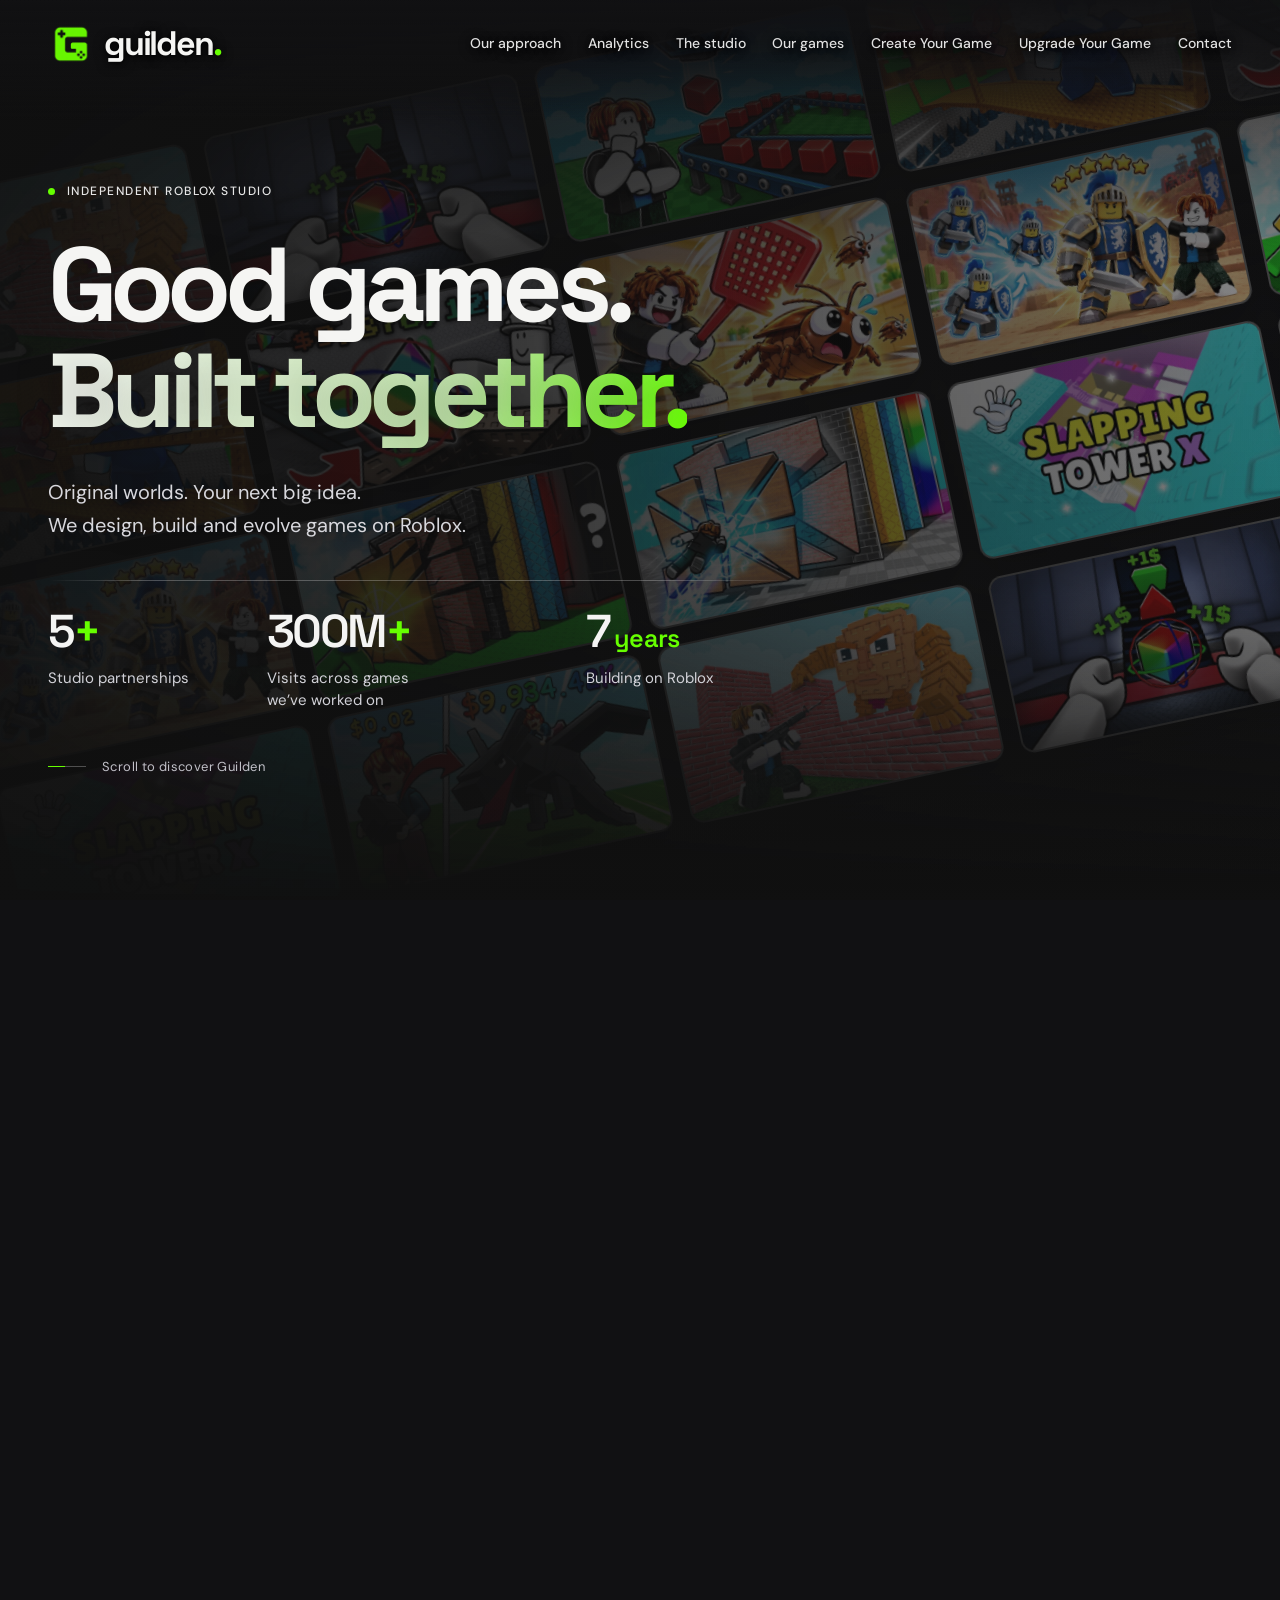
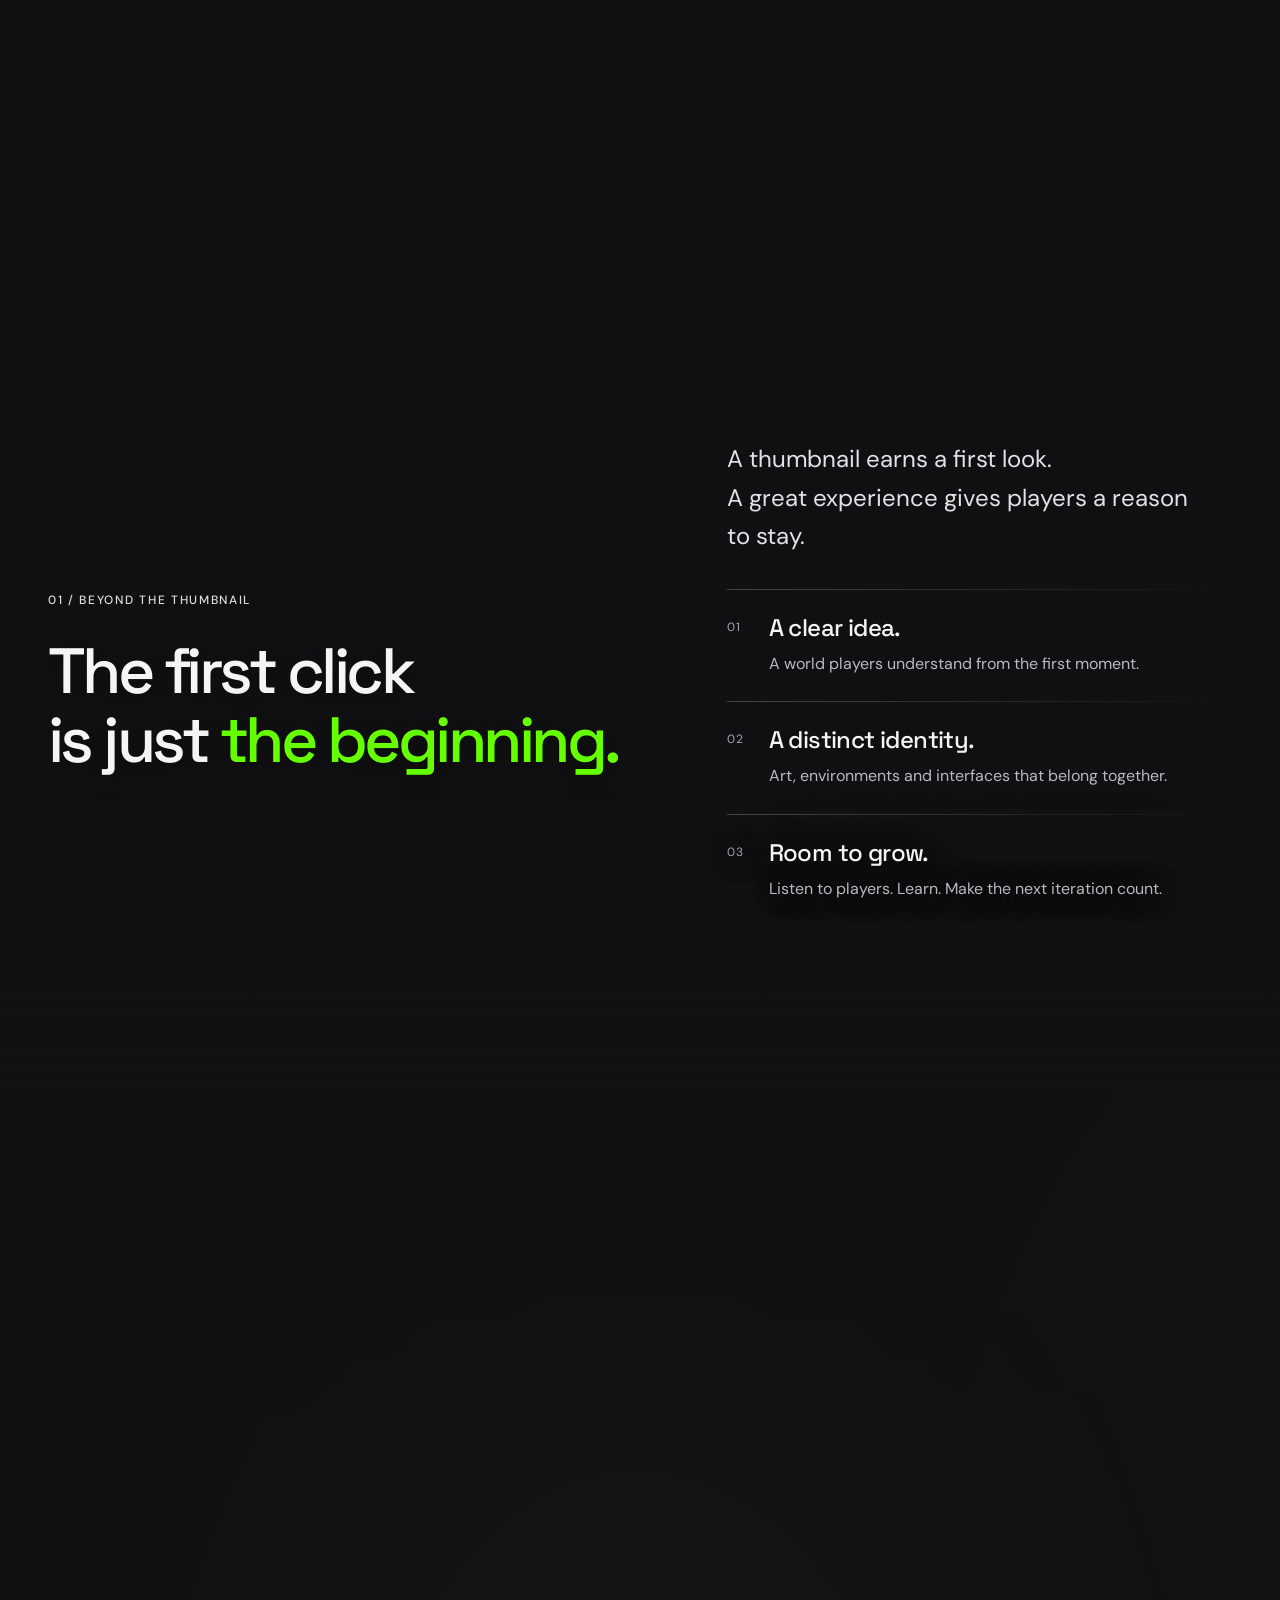
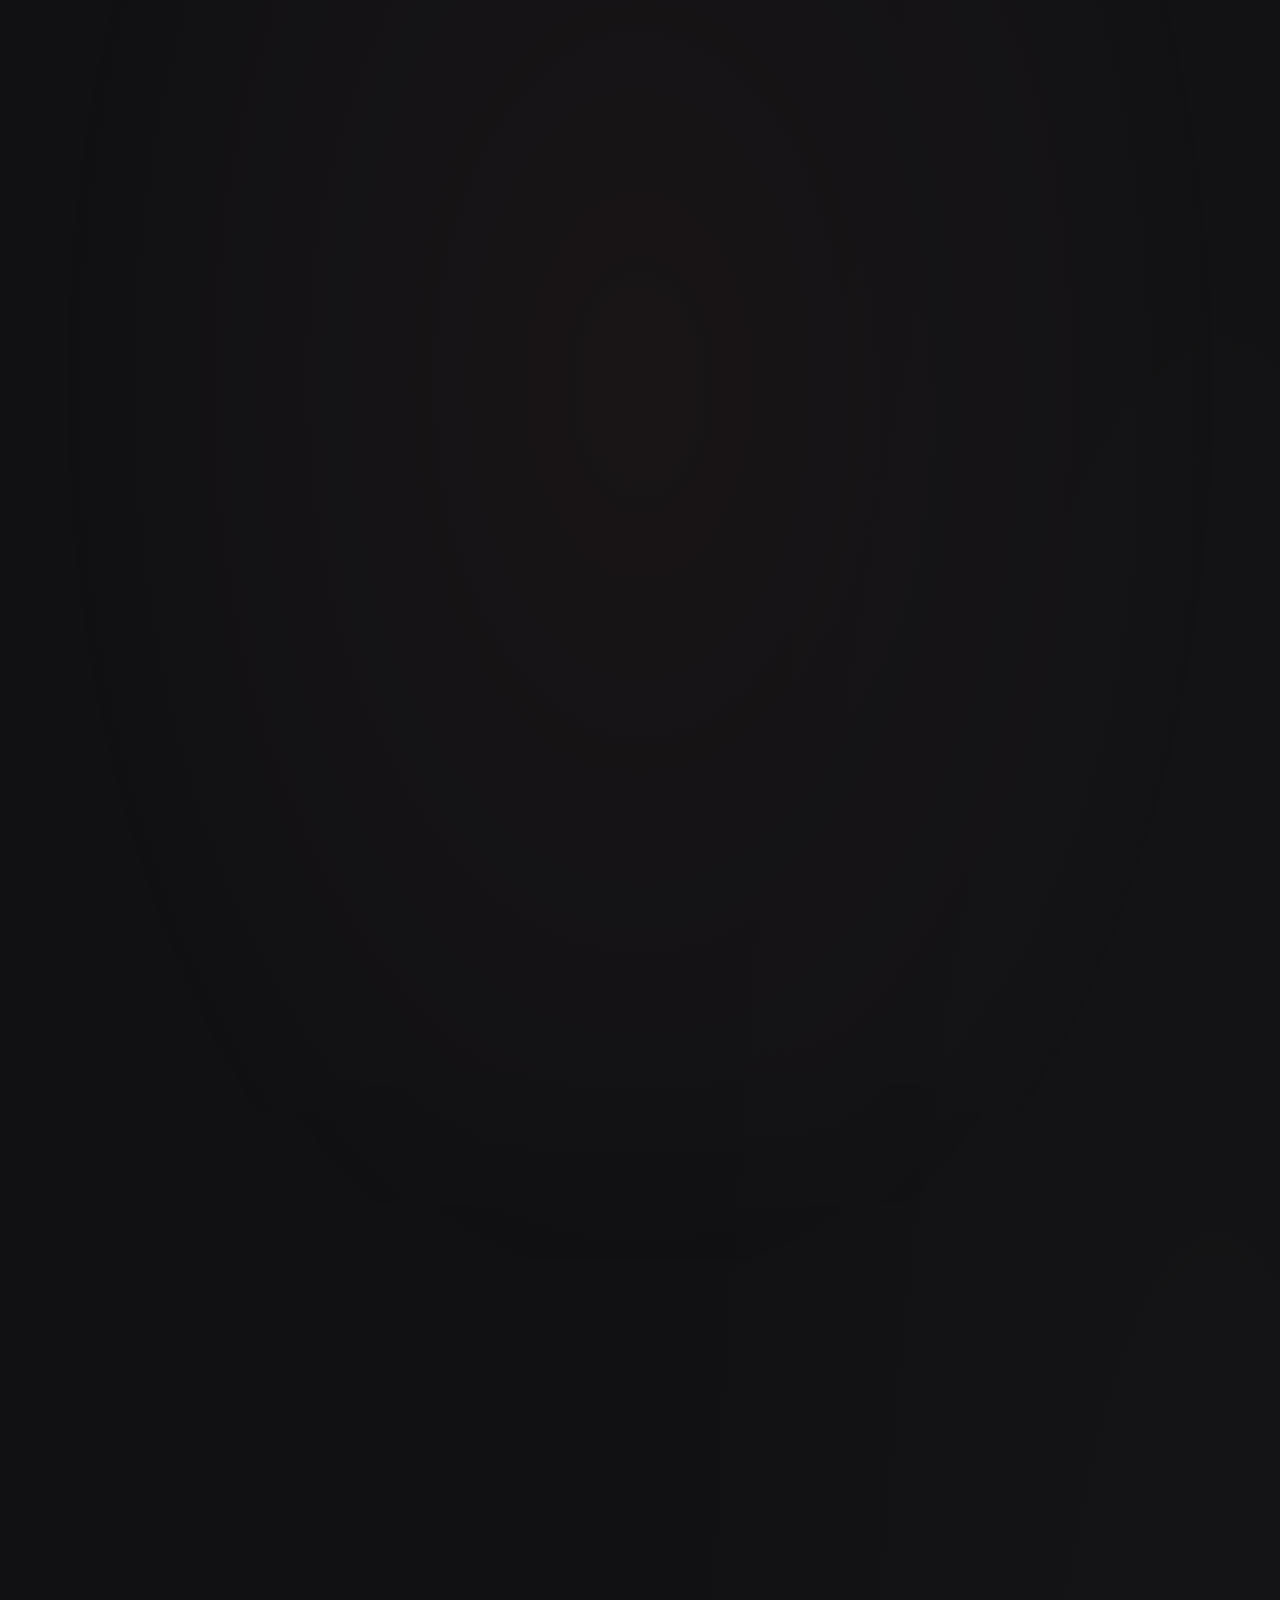
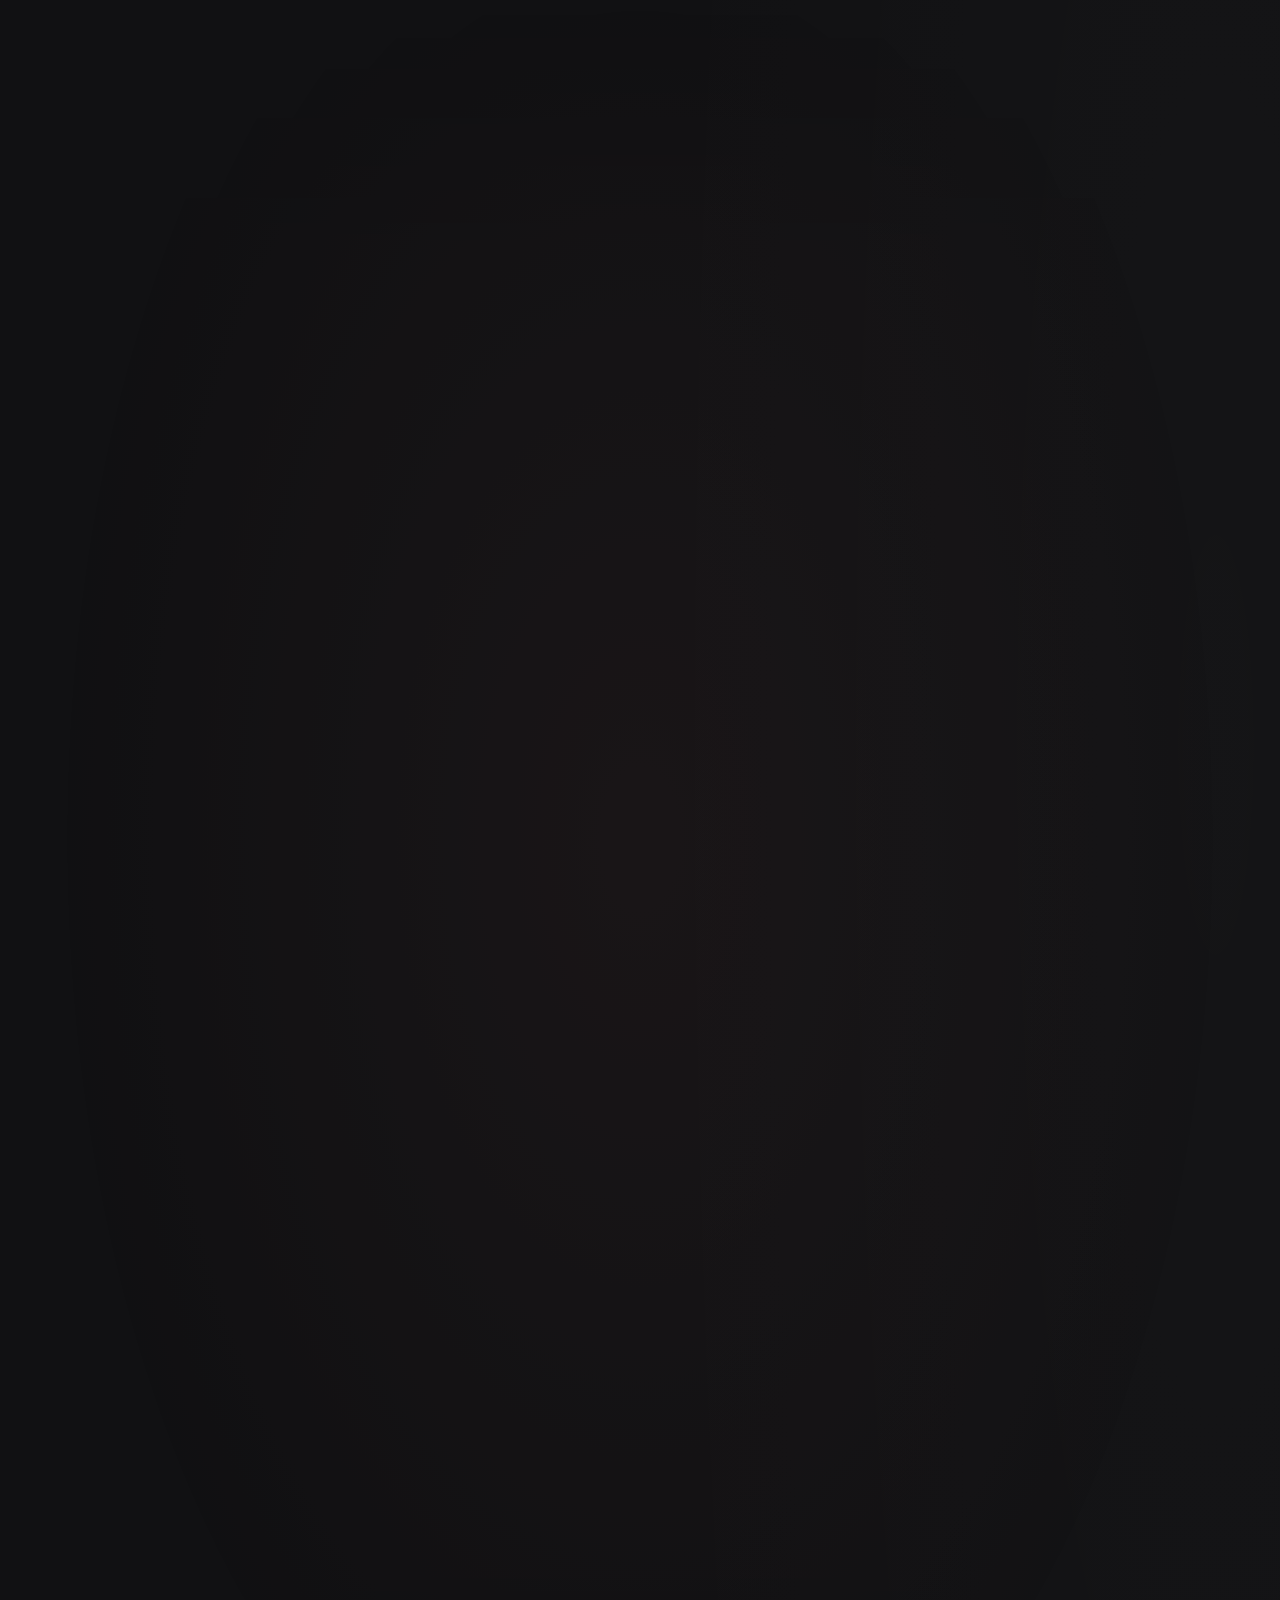
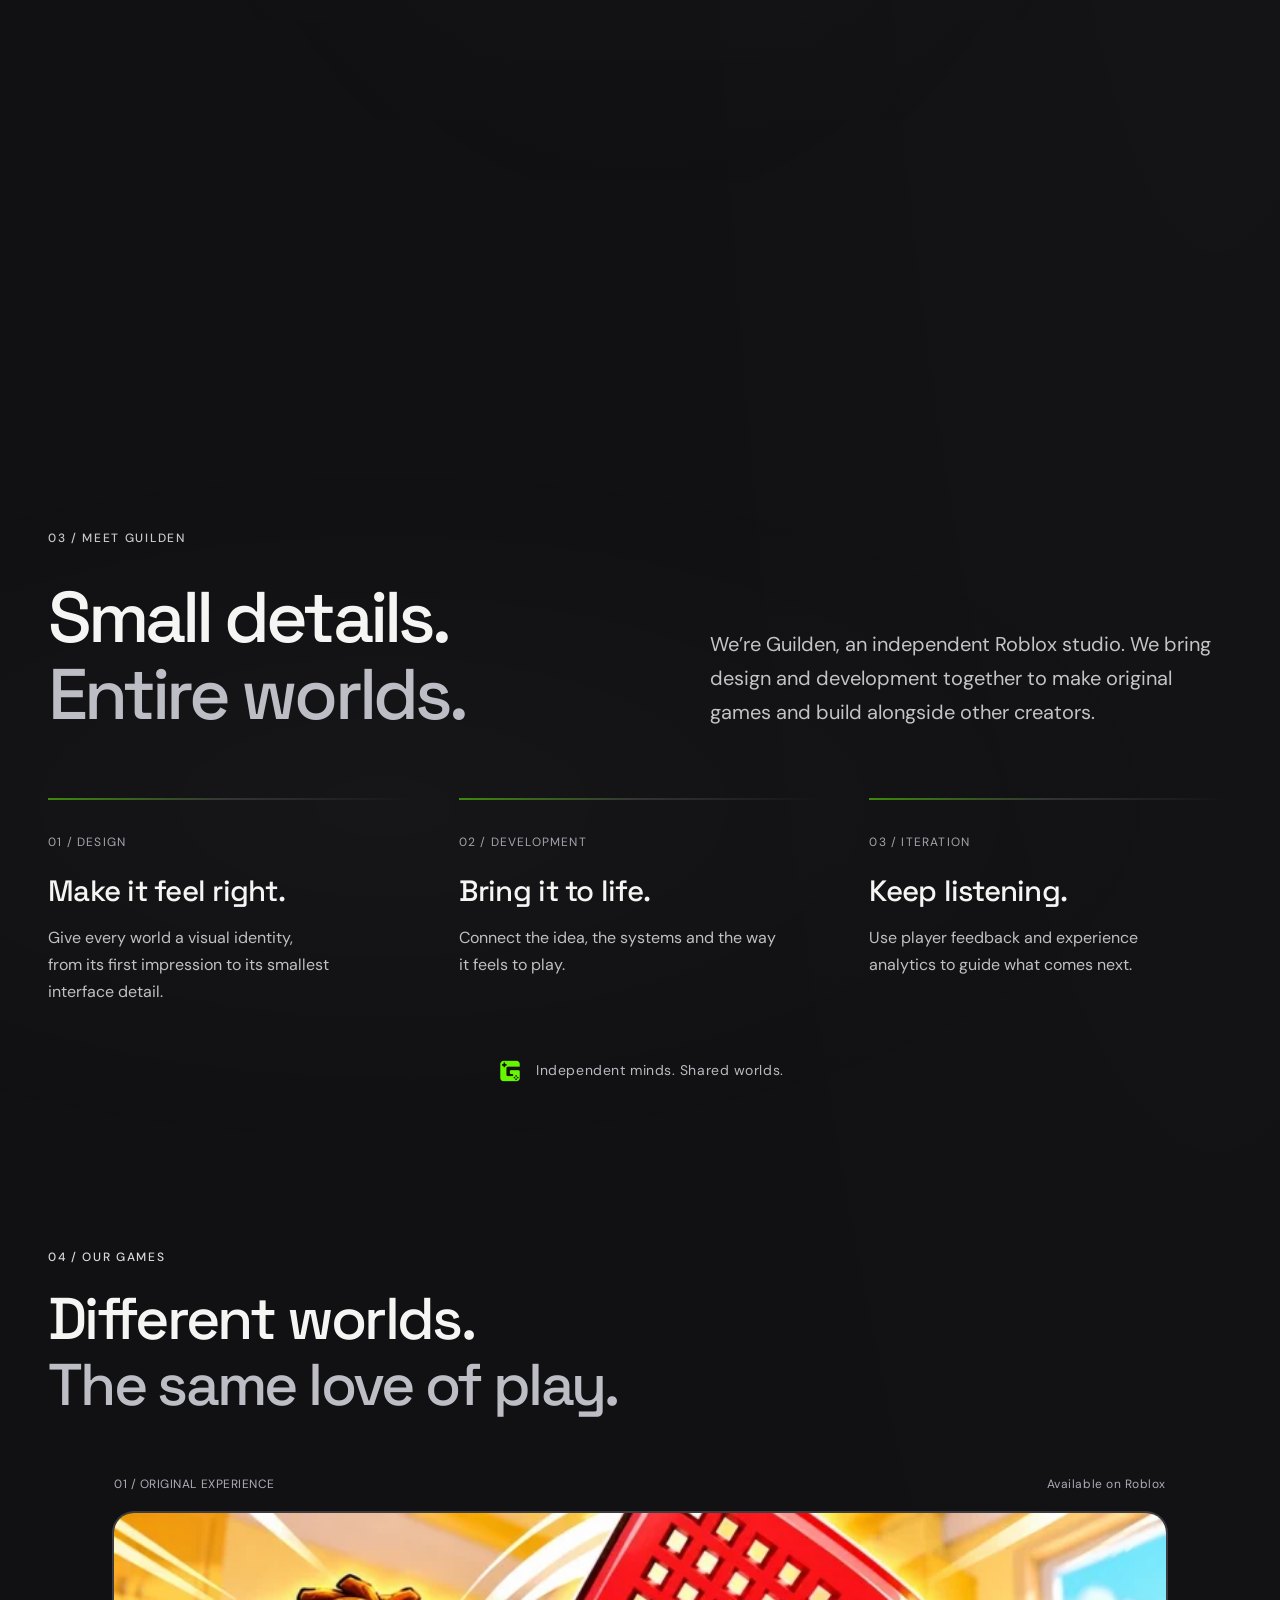
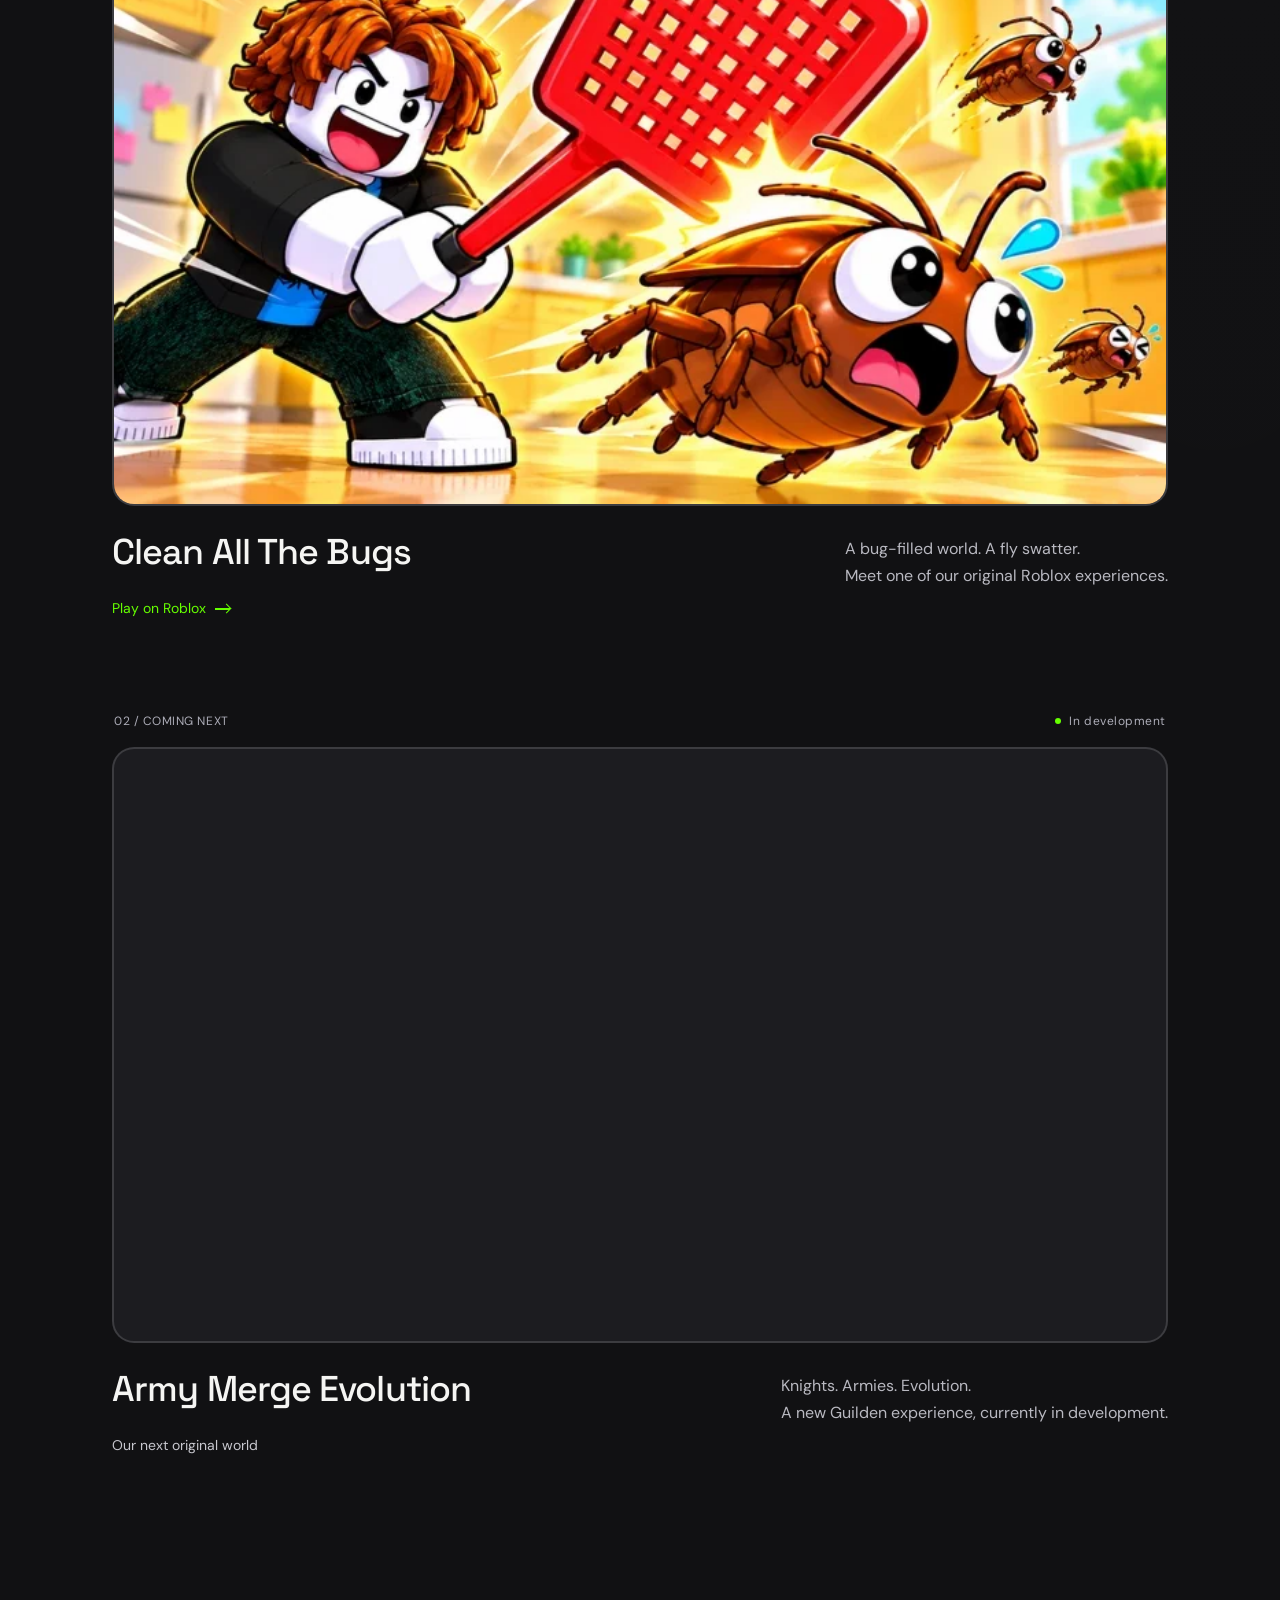
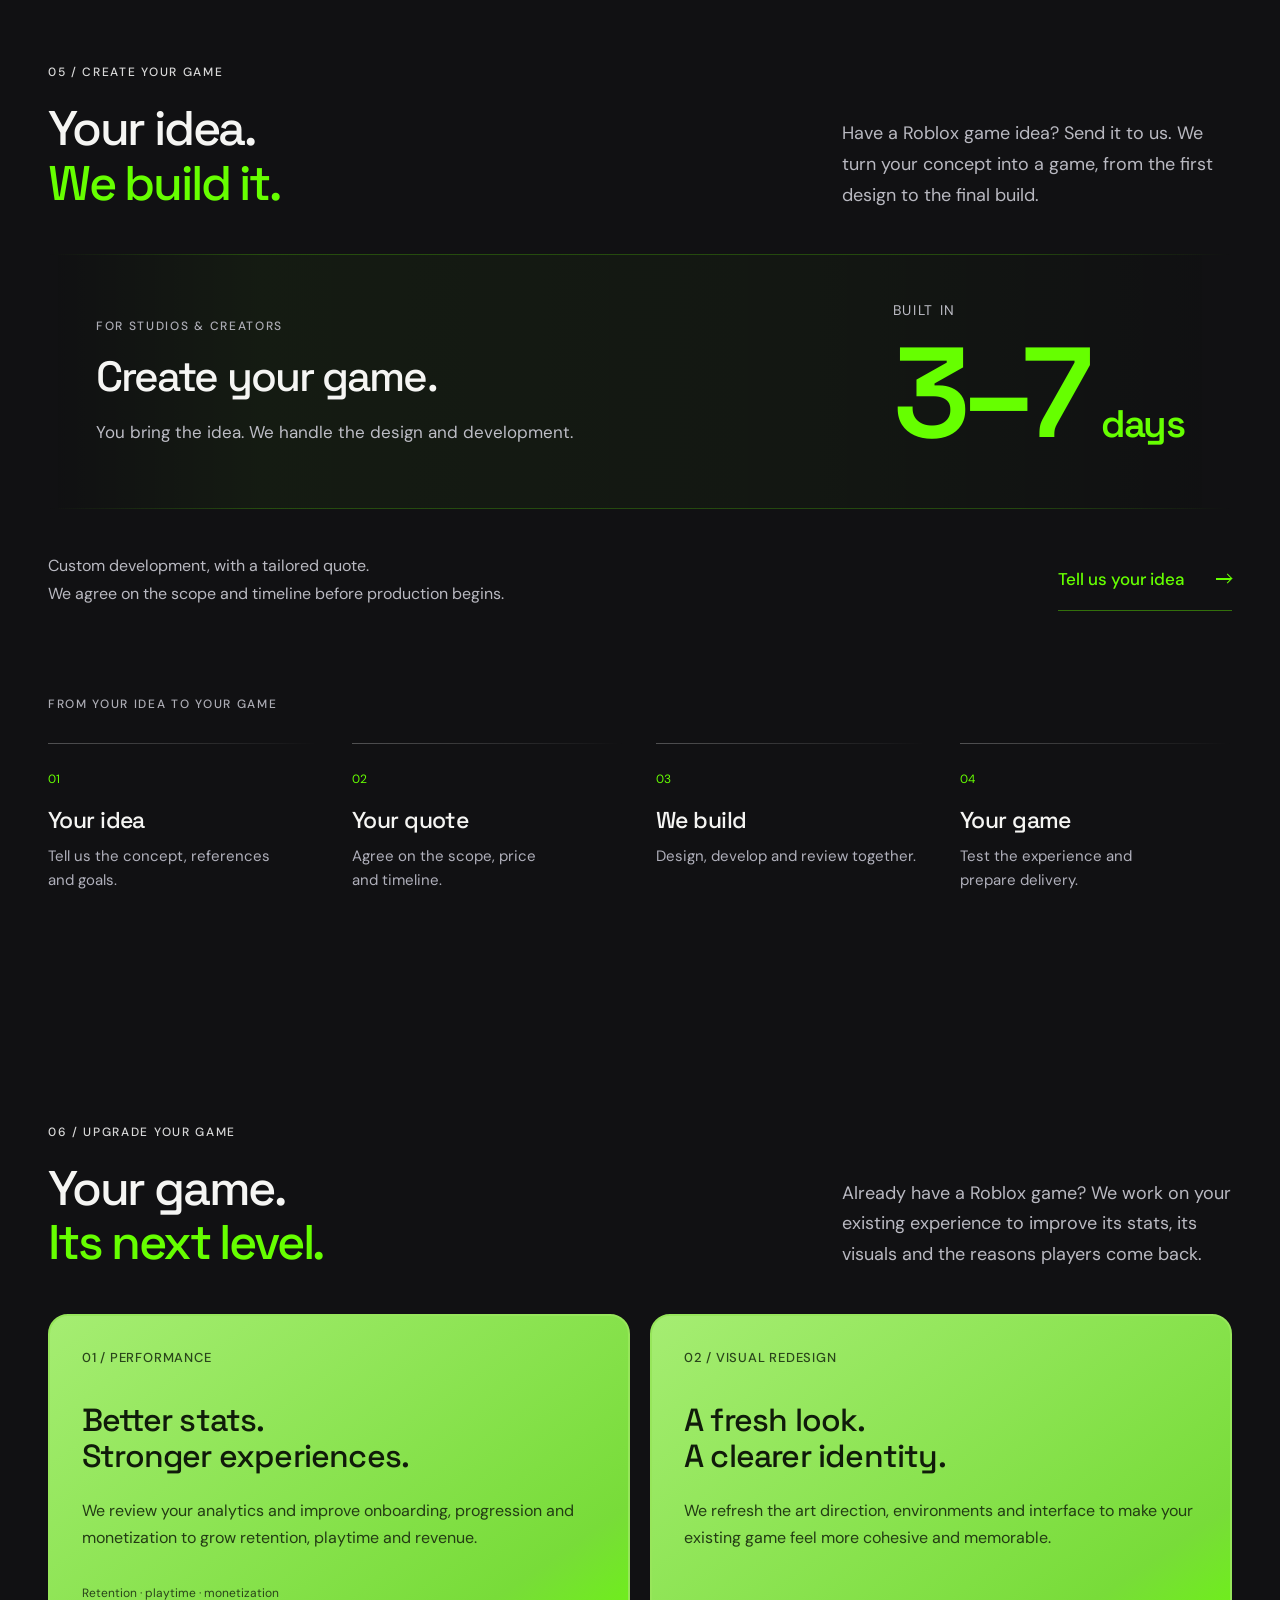
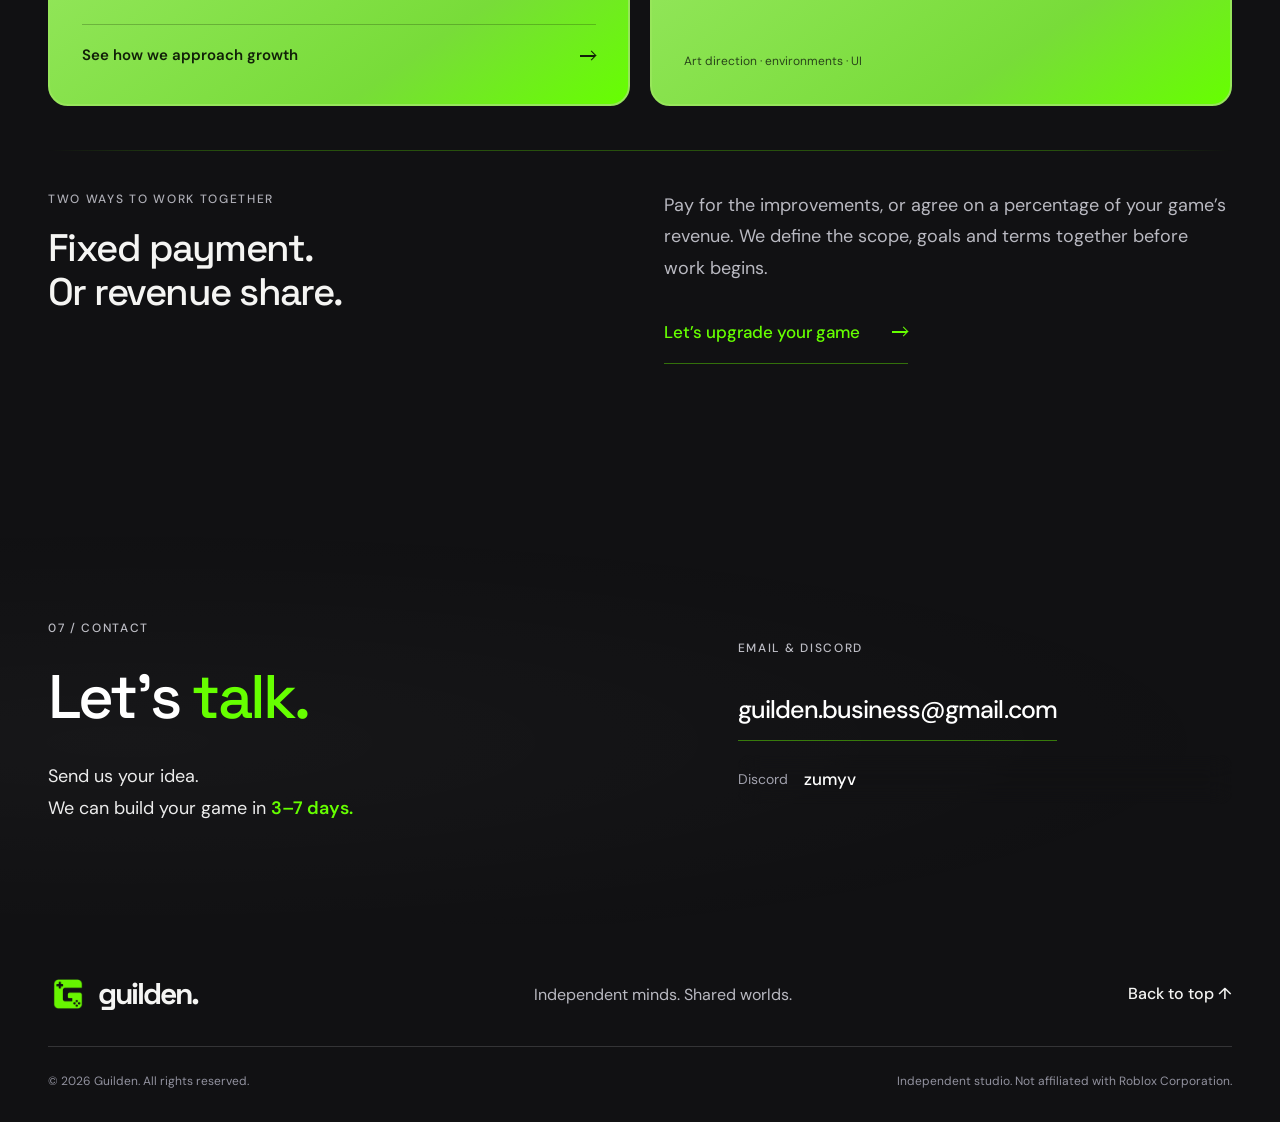
==== index.html @ 61576f44 "Separate Create Your Game and Upgrade Your Game scroll chapters" ====
<!doctype html>
<html lang="en">
<head>
  <meta charset="utf-8">
  <meta name="viewport" content="width=device-width, initial-scale=1, viewport-fit=cover">
  <title>Guilden — Independent Roblox Studio</title>
  <meta name="description" content="Guilden is an independent Roblox studio. Discover our games, build your idea with us, or give your existing experience a fresh look.">
  <meta name="theme-color" content="#101010">
  <meta property="og:title" content="Guilden — Independent Roblox Studio">
  <meta property="og:description" content="Independent minds. Shared worlds. Discover the next chapter of play with Guilden.">
  <meta property="og:type" content="website">
  <meta property="og:locale" content="en_US">
  <link rel="canonical" href="https://www.guilden.app/">
  <meta property="og:url" content="https://www.guilden.app/">
  <meta property="og:site_name" content="Guilden">
  <meta property="og:image" content="https://www.guilden.app/assets/jeux/clean-all-the-bugs.png">
  <meta property="og:image:alt" content="Clean All The Bugs, a Roblox game by Guilden">
  <meta name="twitter:card" content="summary_large_image">
  <meta name="twitter:title" content="Guilden — Independent Roblox Studio">
  <meta name="twitter:description" content="Original worlds. New ideas. Built together on Roblox.">
  <meta name="twitter:image" content="https://www.guilden.app/assets/jeux/clean-all-the-bugs.png">
  <link rel="icon" type="image/png" href="assets/favicon.png">
  <link rel="preconnect" href="https://fonts.googleapis.com">
  <link rel="preconnect" href="https://fonts.gstatic.com" crossorigin>
  <link rel="stylesheet" href="https://fonts.googleapis.com/css2?family=DM+Sans:wght@400;500;600;700&family=Space+Grotesk:wght@400;500;600;700&display=swap">
  <link rel="stylesheet" href="css/tokens.css">
  <link rel="stylesheet" href="css/global.css">
  <link rel="stylesheet" href="css/motion.css">
  <link rel="stylesheet" href="css/story.css">
  <link rel="stylesheet" href="css/mobile.css">
  <link rel="stylesheet" href="css/refinement.css">
  <script>document.documentElement.classList.add('js');</script>
</head>
<body>
  <a class="skip-link" href="#content">Skip to content</a>
  <header class="site-header">
    <div class="container site-header__inner">
      <a class="brand" href="#top" aria-label="Guilden, back to top"><img src="assets/guilden-mark-small.png" width="38" height="38" alt=""><span>guilden<span class="brand__period">.</span></span></a>
      <button class="menu-toggle" type="button" aria-expanded="false" aria-controls="main-menu" data-menu-toggle><span data-menu-label>Menu</span><span class="menu-toggle__icon" aria-hidden="true"></span></button>
      <nav class="site-nav" id="main-menu" aria-label="Main navigation" data-menu>
        <a href="#vision">Our approach</a><a href="#growth">Analytics</a><a href="#studio">The studio</a><a href="#games">Our games</a><a href="#create-game">Create Your Game</a><a href="#upgrade-game">Upgrade Your Game</a><a href="#contact">Contact</a>
      </nav>
    </div>
  </header>
  <main id="content" tabindex="-1">
    <div class="world-journey" id="top" data-world-journey>
    <section class="hero hero--immersive" aria-labelledby="hero-title">
      <div class="thumbnail-wall" data-thumbnail-wall aria-hidden="true">
        <div class="thumbnail-wall__fallback"></div>
      </div>
      <div class="hero__glow" aria-hidden="true"></div>
      <div class="container hero__content"><div class="hero__copy">
        <p class="eyebrow"><span class="status-dot"></span> Independent Roblox studio</p>
        <h1 id="hero-title">Good games.<br><span class="accent">Built together.</span></h1>
        <p class="hero__lead">Original worlds. Your next big idea.<br>We design, build and evolve games on Roblox.</p>
        <dl class="hero-proof" aria-label="Our experience">
          <div><dt>5<span>+</span></dt><dd>Studio partnerships</dd></div>
          <div><dt>300M<span>+</span></dt><dd>Visits across games<br>we’ve worked on</dd></div>
          <div><dt>7<span> years</span></dt><dd>Building on Roblox</dd></div>
        </dl>
        <p class="scroll-cue"><span class="scroll-cue__line" aria-hidden="true"></span> Scroll to discover Guilden</p>
      </div></div>

    </section>
    <div class="world-journey__runway" aria-hidden="true"></div>
    <section class="section container world-intro" id="vision" aria-labelledby="vision-title">
      <div class="world-intro__heading"><p class="eyebrow">01 / Beyond the thumbnail</p><h2 id="vision-title">The first click<br>is just <span class="accent">the beginning.</span></h2></div>
      <div class="world-intro__details"><p>A thumbnail earns a first look.<br>A great experience gives players a reason to stay.</p><div class="world-intro__principles"><div><span>01</span><h3>A clear idea.</h3><p>A world players understand from the first moment.</p></div><div><span>02</span><h3>A distinct identity.</h3><p>Art, environments and interfaces that belong together.</p></div><div><span>03</span><h3>Room to grow.</h3><p>Listen to players. Learn. Make the next iteration count.</p></div></div></div>
    </section>
    </div>
    <section class="growth-section" id="growth" aria-labelledby="growth-title">
      <div class="growth-stage container">
        <div class="growth-heading"><div><p class="eyebrow">02 / The next level</p><h2 id="growth-title">Your game.<br><span>Built to grow.</span></h2></div><p>We improve existing Roblox games.<br>Fixed fee or a share of your game revenue.</p></div>
        <div class="analytics" aria-label="Illustrative Roblox experience analytics">
          <div class="analytics__header"><div class="analytics__identity"><span class="roblox-glyph" aria-hidden="true"></span><div><span class="analytics__breadcrumb">Roblox / Creator analytics</span><h3>Experience overview</h3></div></div><span class="demo-label">Illustrative data</span></div>
          <div class="analytics__body"><div class="analytics__main">
            <div class="analytics-report"><span class="report-symbol" aria-hidden="true"></span><div><strong data-growth-report>Every great experience has room to grow.</strong><p>Stronger first sessions. More returning players. Better performance.</p></div><span class="analytics-phase" data-growth-phase>Needs attention</span></div>
            <div class="benchmark-heading"><h4>Experience benchmarks</h4><span>7 day average</span></div>
            <div class="benchmark-grid">
              <article class="metric-card" data-metric data-from="7.9" data-to="18.4" data-decimals="1" data-unit=" min" data-rank-from="8" data-rank-to="94"><h4>Average playtime</h4><div class="metric-reading"><strong data-value>7.9 min</strong><span class="metric-trend" data-trend>↓ 3.5%</span></div><div class="benchmark-rank"><span data-rank>8th</span><span>percentile</span></div><div class="benchmark-track"><span class="benchmark-fill"></span><i></i></div><div class="benchmark-reference"><span>50th <b>11.0 min</b></span><span>90th <b>16.3 min</b></span></div></article>
              <article class="metric-card" data-metric data-from="4.2" data-to="32.6" data-decimals="1" data-unit="%" data-rank-from="12" data-rank-to="98"><h4>Day 1 retention</h4><div class="metric-reading"><strong data-value>4.2%</strong><span class="metric-trend" data-trend>↓ 12.4%</span></div><div class="benchmark-rank"><span data-rank>12th</span><span>percentile</span></div><div class="benchmark-track"><span class="benchmark-fill"></span><i></i></div><div class="benchmark-reference"><span>50th <b>8.45%</b></span><span>90th <b>11.55%</b></span></div></article>
              <article class="metric-card" data-metric data-from="0.22" data-to="9.8" data-decimals="2" data-unit="%" data-rank-from="2" data-rank-to="96"><h4>Day 7 retention</h4><div class="metric-reading"><strong data-value>0.22%</strong><span class="metric-trend" data-trend>↓ 15.5%</span></div><div class="benchmark-rank"><span data-rank>2nd</span><span>percentile</span></div><div class="benchmark-track"><span class="benchmark-fill"></span><i></i></div><div class="benchmark-reference"><span>50th <b>1.54%</b></span><span>90th <b>3.59%</b></span></div></article>
              <article class="metric-card" data-metric data-from="0.07" data-to="1.85" data-decimals="2" data-unit="%" data-rank-from="8" data-rank-to="95"><h4>Payer conversion rate</h4><div class="metric-reading"><strong data-value>0.07%</strong><span class="metric-trend" data-trend>↓ 68.9%</span></div><div class="benchmark-rank"><span data-rank>8th</span><span>percentile</span></div><div class="benchmark-track"><span class="benchmark-fill"></span><i></i></div><div class="benchmark-reference"><span>50th <b>0.23%</b></span><span>90th <b>1.18%</b></span></div></article>
              <article class="metric-card" data-metric data-from="32.3" data-to="186.4" data-decimals="1" data-unit=" R$" data-rank-from="20" data-rank-to="94"><h4>Revenue per paying user</h4><div class="metric-reading"><strong data-value>32.3 R$</strong><span class="metric-trend" data-trend>↓ 8.6%</span></div><div class="benchmark-rank"><span data-rank>20th</span><span>percentile</span></div><div class="benchmark-track"><span class="benchmark-fill"></span><i></i></div><div class="benchmark-reference"><span>50th <b>40.6 R$</b></span><span>90th <b>170.3 R$</b></span></div></article>
              <article class="metric-card" data-metric data-from="1.4" data-to="8.9" data-decimals="2" data-unit="%" data-rank-from="24" data-rank-to="97"><h4>Play through rate</h4><div class="metric-reading"><strong data-value>1.40%</strong><span class="metric-trend" data-trend>↓ 28.2%</span></div><div class="benchmark-rank"><span data-rank>24th</span><span>percentile</span></div><div class="benchmark-track"><span class="benchmark-fill"></span><i></i></div><div class="benchmark-reference"><span>50th <b>3.41%</b></span><span>90th <b>5.59%</b></span></div></article>
            </div>

          </div><aside class="analytics-live" aria-label="Performance indicators"><h4>Performance</h4><div><span>Concurrent users</span><strong data-counter data-from="406" data-to="2184">406</strong><svg viewBox="0 0 180 35" aria-hidden="true"><path d="M0 30L10 29L15 12L20 29L35 28L42 8L48 28L64 27L70 10L76 26L94 25L100 5L106 24L122 23L130 6L138 22L151 20L159 2L165 20L180 18"/></svg></div><div><span>Session time</span><strong data-counter data-from="2.5" data-to="12.8" data-decimals="1" data-unit=" min">2.5 min</strong></div><div><span>Client crash rate</span><strong data-counter data-from="0.8" data-to="0.02" data-decimals="2" data-unit="%">0.80%</strong></div><div><span>Client frame rate</span><strong data-counter data-from="40" data-to="60" data-unit=" FPS">40 FPS</strong></div><div><span>Server memory</span><strong data-counter data-from="211" data-to="142" data-unit=" MB">211 MB</strong></div></aside></div>
          <div class="analytics__footer"><span>Demo progression · not live studio results</span><span data-growth-status>Observe → Understand → Improve</span></div>
        </div>
        <div class="growth-timeline" aria-hidden="true"><span>01 / Observe</span><div><i></i></div><span>02 / Improve</span><div><i></i></div><span>03 / Grow</span></div>
      </div>
      <div class="growth-runway" aria-hidden="true"></div>
    </section>
    <section class="revenue-section" aria-labelledby="revenue-title" data-revenue-scene>
      <div class="revenue-stage container">
        <div class="revenue-heading"><div><p class="eyebrow">With Guilden / Built to evolve</p><h2 id="revenue-title">Your next chapter.<br><span class="accent">Built with Guilden.</span></h2></div><p>Better retention, playtime and monetization.<br>We work on your game for a fixed fee or revenue share.</p></div>
        <div class="revenue-panel">
          <div class="revenue-panel__header"><div><span class="analytics__breadcrumb"><span class="roblox-glyph" aria-hidden="true"></span> Roblox / Monetization</span><h3>Average revenue per paying user <span>(ARPPU)</span></h3><p>7 day moving average</p></div><span class="demo-label">Illustrative data</span></div>
          <div class="revenue-reading"><div><span>ARPPU · Robux</span><strong><span data-revenue-value>17.36</span></strong></div><span class="revenue-status" data-revenue-status>Room to grow</span></div>
          <div class="revenue-plot" role="img" aria-label="Illustrative ARPPU curve: from 17.36 to 186.40 Robux with iterative improvements. The grey area represents a reference benchmark.">
            <div class="revenue-axis"><span>200</span><span>150</span><span>100</span><span>50</span><span>0</span></div>
            <svg viewBox="0 0 1000 300" preserveAspectRatio="none" aria-hidden="true">
              <defs><linearGradient id="revenue-fill" x1="0" y1="0" x2="0" y2="1"><stop offset="0" stop-color="currentColor" stop-opacity=".28"/><stop offset="1" stop-color="currentColor" stop-opacity="0"/></linearGradient></defs>
              <path class="revenue-grid" d="M0 0H1000M0 75H1000M0 150H1000M0 225H1000M0 300H1000"/>
              <path class="revenue-benchmark" d="M0 190 Q45 90 90 165T180 155T270 145T360 160T450 135T540 140T630 100T720 115T810 80T900 95T1000 60L1000 230Q940 245 900 240T810 245T720 238T630 247T540 242T450 250T360 240T270 250T180 243T90 255T0 250Z"/>
              <path class="revenue-area" data-revenue-area d="M0 274L1000 274V300H0Z"/>
              <path class="revenue-line" data-revenue-line d="M0 274L1000 274"/>
              <g class="revenue-points" data-revenue-points></g>
            </svg>
          </div>
          <div class="revenue-xaxis"><span>Start</span><span>Build</span><span>Refine</span><span>Grow</span></div>
          <div class="revenue-legend"><span><i></i> With Guilden</span><span><i></i> Benchmark</span><span>Illustrative progression, not a forecast</span></div>
        </div>
        <div class="growth-chapters"><div data-growth-chapter><span>01</span><p>Understand<br><strong>the players.</strong></p></div><div data-growth-chapter><span>02</span><p>Refine<br><strong>the experience.</strong></p></div><div data-growth-chapter><span>03</span><p>Build<br><strong>what comes next.</strong></p></div></div>
      </div><div class="revenue-runway" aria-hidden="true"></div>
    </section>
    <section class="studio-section studio-section--new" id="studio" aria-labelledby="studio-title">
      <div class="container studio-editorial">
        <div class="studio-heading">
          <p class="eyebrow">03 / Meet Guilden</p>
          <h2 id="studio-title">Small details.<br><span>Entire worlds.</span></h2>
          <p class="studio-description">We’re Guilden, an independent Roblox studio. We bring design and development together to make original games and build alongside other creators.</p>
        </div>
        <div class="studio-method" aria-label="How we work">
          <article><span class="studio-method__number">01 / DESIGN</span><h3>Make it feel right.</h3><p>Give every world a visual identity, from its first impression to its smallest interface detail.</p></article>
          <article><span class="studio-method__number">02 / DEVELOPMENT</span><h3>Bring it to life.</h3><p>Connect the idea, the systems and the way it feels to play.</p></article>
          <article><span class="studio-method__number">03 / ITERATION</span><h3>Keep listening.</h3><p>Use player feedback and experience analytics to guide what comes next.</p></article>
        </div>
        <p class="studio-closing"><img src="assets/guilden-mark-small.png" width="32" height="32" alt=""> Independent minds. Shared worlds.</p>
      </div>
    </section>
    <section class="gallery-section" id="games" aria-labelledby="games-title">
      <div class="gallery-stage container">
      <div class="section-heading"><div><p class="eyebrow">04 / Our games</p><h2 id="games-title">Different worlds.<br><span class="accent">The same love of play.</span></h2></div></div>
      <ul class="games-grid" data-games-grid hidden></ul>
      <div class="game-gallery" data-games-empty>
        <figure><div class="game-overline"><span>01 / Original experience</span><span>Available on Roblox</span></div><a class="game-art" href="https://www.roblox.com/games/94879698071144/Clean-All-The-Bugs" target="_blank" rel="noopener noreferrer" aria-label="Play Clean All The Bugs on Roblox (opens in a new tab)"><img src="assets/jeux/clean-all-the-bugs.webp" alt="Clean All The Bugs — a Roblox character chasing bugs with a red fly swatter" width="767" height="432" loading="lazy" decoding="async"></a><figcaption class="game-caption"><div><h3>Clean All The Bugs</h3><a class="game-caption__status game-caption__status--play" href="https://www.roblox.com/games/94879698071144/Clean-All-The-Bugs" target="_blank" rel="noopener noreferrer">Play on Roblox<span class="link-arrow" aria-hidden="true"></span></a></div><p>A bug-filled world. A fly swatter.<br>Meet one of our original Roblox experiences.</p></figcaption></figure>
        <figure><div class="game-overline"><span>02 / Coming next</span><span class="development-status">In development</span></div><div class="game-art"><img src="assets/jeux/army-merge-evolution.webp" srcset="assets/jeux/army-merge-evolution-small.webp 768w, assets/jeux/army-merge-evolution.webp 1280w" sizes="(max-width: 620px) calc(100vw - 40px), (max-width: 1100px) calc(100vw - 64px), 1056px" alt="Army Merge Evolution — armored Roblox knights merging into a stronger army" width="1280" height="720" loading="lazy" decoding="async"></div><figcaption class="game-caption"><div><h3>Army Merge Evolution</h3><span class="game-caption__status">Our next original world</span></div><p>Knights. Armies. Evolution.<br>A new Guilden experience, currently in development.</p></figcaption></figure>
      </div>
      </div>
    </section>
    <section class="section container service-chapter" id="create-game" aria-labelledby="create-game-title">
      <span id="business" class="legacy-anchor" aria-hidden="true"></span>
      <div class="section-heading"><div><p class="eyebrow">05 / Create Your Game</p><h2 id="create-game-title">Your idea.<br><span class="accent">We build it.</span></h2></div><p class="service-intro">Have a Roblox game idea? Send it to us. We turn your concept into a game, from the first design to the final build.</p></div>
      <div class="build-speed" aria-label="Your Roblox game, built in 3 to 7 days">
        <div class="build-speed__copy"><p class="eyebrow">For studios &amp; creators</p><h3>Create your game.</h3><p>You bring the idea. We handle the design and development.</p></div>
        <p class="build-speed__time"><span class="build-speed__label">Built in</span><strong>3–7<span>days</span></strong></p>
      </div>
      <div class="service-next-step"><p>Custom development, with a tailored quote.<br>We agree on the scope and timeline before production begins.</p><a class="service-contact-link" href="#contact">Tell us your idea<span class="link-arrow" aria-hidden="true"></span></a></div>
      <div class="project-process"><p class="eyebrow">From your idea to your game</p><ol><li><span>01</span><h3>Your idea</h3><p>Tell us the concept, references and goals.</p></li><li><span>02</span><h3>Your quote</h3><p>Agree on the scope, price and timeline.</p></li><li><span>03</span><h3>We build</h3><p>Design, develop and review together.</p></li><li><span>04</span><h3>Your game</h3><p>Test the experience and prepare delivery.</p></li></ol></div>
    </section>
    <section class="section container service-chapter" id="upgrade-game" aria-labelledby="upgrade-game-title">
      <div class="section-heading"><div><p class="eyebrow">06 / Upgrade Your Game</p><h2 id="upgrade-game-title">Your game.<br><span class="accent">Its next level.</span></h2></div><p class="service-intro">Already have a Roblox game? We work on your existing experience to improve its stats, its visuals and the reasons players come back.</p></div>
      <div class="offers upgrade-offers">
        <article class="offer"><div class="offer__top"><span>01 / PERFORMANCE</span></div><h3>Better stats.<br>Stronger experiences.</h3><p>We review your analytics and improve onboarding, progression and monetization to grow retention, playtime and revenue.</p><span class="offer-model">Retention · playtime · monetization</span><a class="offer-link" href="#growth">See how we approach growth<span class="link-arrow" aria-hidden="true"></span></a></article>
        <article class="offer"><div class="offer__top"><span>02 / VISUAL REDESIGN</span></div><h3>A fresh look.<br>A clearer identity.</h3><p>We refresh the art direction, environments and interface to make your existing game feel more cohesive and memorable.</p><span class="offer-model">Art direction · environments · UI</span></article>
      </div>
      <div class="upgrade-partnership"><div><p class="eyebrow">Two ways to work together</p><h3>Fixed payment.<br>Or revenue share.</h3></div><div><p>Pay for the improvements, or agree on a percentage of your game’s revenue. We define the scope, goals and terms together before work begins.</p><a class="service-contact-link" href="#contact">Let’s upgrade your game<span class="link-arrow" aria-hidden="true"></span></a></div></div>
    </section>
    <section class="contact-section" id="contact" aria-labelledby="contact-title"><div class="container contact-layout"><div><p class="eyebrow">07 / Contact</p><h2 id="contact-title">Let’s <span>talk.</span></h2><p>Send us your idea.<br>We can build your game in <strong class="contact-speed">3–7 days.</strong></p></div><div class="contact-card"><p class="eyebrow">Email &amp; Discord</p><p data-contact-status><a href="mailto:guilden.business@gmail.com">guilden.business@gmail.com</a><br>Discord: zumyv</p><ul class="contact-links" data-contact-links hidden></ul></div></div></section>
  </main>
  <footer class="site-footer container"><div class="footer-top"><a class="brand" href="#top" aria-label="Guilden, back to top"><img src="assets/guilden-mark-small.png" width="38" height="38" alt=""><span>guilden.</span></a><p>Independent minds. Shared worlds.</p><a class="text-link" href="#top">Back to top ↑</a></div><div class="footer-bottom"><p>© <span data-year>2026</span> Guilden. All rights reserved.</p><p>Independent studio. Not affiliated with Roblox Corporation.</p></div></footer>
  <script src="js/site.config.js"></script><script src="js/app.js" defer></script><script src="js/motion.js" defer></script><script src="js/story.js" defer></script>
</body>
</html>
---- css/tokens.css ----
:root {
  --bg: #101010;
  --surface: #191919;
  --text: #f2f3ee;
  --muted: #c1c1c1;
  --brand: #66ff00;
  --brand-solid: #3f9e00;
  --line: #535353;
  --stroke: 2px;
  --title-font: 'Space Grotesk', Arial, sans-serif;
  --body-font: 'DM Sans', Arial, sans-serif;
  --container: 1280px;
  --text-label: .8125rem;
  --text-small: .9375rem;
  --text-body: 1.0625rem;
  --text-lead: 1.25rem;
  --section-space: clamp(72px, 8vw, 120px);
}
---- css/global.css ----
/* Guilden — typography, layout and components. */
*, *::before, *::after { box-sizing: border-box; }
html { scroll-behavior: smooth; scroll-padding-top: 112px; }
body { margin: 0; background: var(--bg); color: var(--text); font-family: var(--body-font); font-size: var(--text-body); line-height: 1.7; -webkit-font-smoothing: antialiased; }
a { color: inherit; text-decoration: none; }
button { font: inherit; cursor: pointer; }
a, button { -webkit-tap-highlight-color: transparent; }
img { display: block; max-width: 100%; }
h1, h2, h3, p { margin: 0; }
h1, h2, h3 { font-family: var(--title-font); font-weight: 500; text-wrap: balance; }
h2 { font-size: clamp(36px, 3.8vw, 54px); line-height: 1.12; letter-spacing: -.045em; }
h3 { line-height: 1.25; letter-spacing: -.025em; }
p { text-wrap: pretty; }
ul, ol { list-style: none; padding: 0; margin: 0; }
[hidden] { display: none !important; }
::selection { background: #c3c3c3; color: #1a1a1a; }
:focus-visible { outline: 3px solid #d9d9d9; outline-offset: 6px; }
.container { width: min(var(--container), calc(100% - 96px)); margin-inline: auto; }
.accent { color: var(--brand); }
.muted { color: var(--muted); }
.skip-link { position: fixed; top: -100px; left: 16px; background: var(--brand); color: var(--bg); padding: 12px 20px; z-index: 100; }
.skip-link:focus { top: 12px; }

/* Navigation */
.site-header { position: sticky; top: 0; z-index: 10; border-bottom: var(--stroke) solid transparent; }
.site-header__inner { height: 88px; display: flex; align-items: center; justify-content: space-between; gap: 32px; }
.brand { display: inline-flex; align-items: center; gap: 10px; font-family: var(--title-font); font-size: 34px; font-weight: 700; letter-spacing: -1.8px; line-height: 1; flex-shrink: 0; }
.brand img { width: 40px; height: 40px; object-fit: contain; }
.brand__period { color: var(--brand); }
.site-nav { display: flex; align-items: center; gap: 34px; font-size: 16px; font-weight: 500; }
.site-nav>a { padding-block: 10px; }
.site-nav .nav-contact { padding: 12px 22px; }
.nav-contact span { margin-left: 20px; }
.menu-toggle { display: none; }
.eyebrow { display: flex; align-items: center; gap: 12px; font-size: var(--text-label); line-height: 1.5; letter-spacing: .12em; text-transform: uppercase; font-weight: 600; }
.status-dot { display: inline-block; width: 7px; height: 7px; border-radius: 50%; background: var(--brand); box-shadow: 0 0 0 5px #c3c3c312; flex-shrink: 0; }
.btn { display: inline-flex; align-items: center; justify-content: space-between; gap: 24px; min-height: 56px; padding: 14px 24px; font-size: 16px; font-weight: 600; line-height: 1.4; border: var(--stroke) solid transparent; border-radius: 100px; transition: transform .25s, box-shadow .25s, background .25s; }
.text-link { display: inline-flex; align-items: center; gap: 20px; font-size: 16px; font-weight: 500; line-height: 1.5; }
.text-link:hover { color: #e3e3e3; }

/* Sections */
.section { padding-block: var(--section-space); }
.section-heading { display: flex; align-items: flex-end; justify-content: space-between; gap: 48px; margin-bottom: 44px; }
.section-heading>div:first-child { flex: 1; }
.section-heading .eyebrow, .studio-layout .eyebrow { color: #d9d9d9; margin-bottom: 20px; }
.section-heading>p { font-size: var(--text-body); color: var(--muted); max-width: 300px; }
.game-preview { display: grid; grid-template-columns: 1.18fr 1fr; overflow: hidden; border: var(--stroke) solid var(--line); border-radius: 24px; }
.game-preview__art { position: relative; min-height: 440px; overflow: hidden; }
.game-preview__image { position: absolute; inset: 0; width: 100%; height: 100%; object-fit: cover; }
.game-preview__art::after { content: ''; position: absolute; inset: 0; background: linear-gradient(#10101070, transparent 28%, transparent 65%, #101010ed); pointer-events: none; }
.preview-label, .art-caption { position: absolute; z-index: 1; color: #f3f3f3; font-size: var(--text-label); font-weight: 500; line-height: 1.6; letter-spacing: .1em; }
.preview-label { left: 28px; top: 24px; }
.art-caption { left: 28px; right: 28px; bottom: 22px; }
.game-preview__copy { display: flex; flex-direction: column; align-items: flex-start; justify-content: center; padding: clamp(30px, 4vw, 56px); }
.pill { display: inline-flex; align-items: center; gap: 10px; border: var(--stroke) solid #9e9e9e66; border-radius: 100px; padding: 7px 14px; font-size: 14px; line-height: 1.4; color: #e5e5e5; }
.game-preview h3 { font-size: clamp(28px, 2.8vw, 38px); margin: 26px 0 20px; }
.game-preview__copy>p { font-size: var(--text-body); color: var(--muted); line-height: 1.8; max-width: 40ch; }
.release-note { display: flex; align-self: stretch; justify-content: space-between; color: #d9d9d9; font-size: 16px; font-weight: 500; margin-top: 32px; padding-top: 22px; border-top: var(--stroke) solid #c3c3c333; }
.studio-section { padding-block: var(--section-space); }
.studio-layout { display: grid; grid-template-columns: 1fr 1fr; gap: 80px; align-items: start; }
.studio-intro { font-family: var(--title-font); font-size: clamp(23px, 2.2vw, 30px); line-height: 1.5; letter-spacing: -.025em; }
.studio-copy>p+p { color: var(--muted); font-size: var(--text-body); line-height: 1.85; margin-top: 24px; }
.studio-stamp { display: flex; align-items: center; gap: 14px; font-size: var(--text-label); line-height: 1.6; letter-spacing: .1em; color: var(--muted); margin-top: 24px; }
.studio-stamp img { width: 40px; height: 40px; }
.values { margin-top: 36px; }
.values>div { position: relative; padding: 24px 0 24px 44px; border-top: var(--stroke) solid var(--line); }
.values span { position: absolute; left: 0; top: 26px; color: #d2d2d2; font-size: 14px; }
.values h3 { font-size: 21px; }
.values p { font-size: 16px; color: var(--muted); margin-top: 8px; }
.business-intro { max-width: 360px; font-size: var(--text-body); color: var(--muted); }
.business-intro .text-link { color: #d9d9d9; margin-top: 22px; }
.offers { display: grid; grid-template-columns: repeat(3, 1fr); gap: 24px; }
.offer { display: flex; flex-direction: column; padding: 30px; border: var(--stroke) solid var(--line); border-radius: 20px; }
.offer__top { display: flex; justify-content: space-between; gap: 12px; align-items: center; color: #c7c7c7; font-size: var(--text-label); font-weight: 500; line-height: 1.5; letter-spacing: .06em; }
.offer__top>span:last-child { font-size: 22px; color: var(--brand); }
.offer__icon { display: flex; align-items: center; height: 110px; color: #cacaca; font-size: 56px; line-height: 1; }
.offer h3 { font-size: clamp(24px, 2.1vw, 29px); }
.offer>p { color: var(--muted); font-size: 16px; line-height: 1.85; margin-top: 20px; }
.process { display: flex; align-items: center; justify-content: space-between; gap: 32px; margin-top: 44px; padding: 30px 0; border-block: var(--stroke) solid var(--line); }
.process>p { font-size: 18px; font-weight: 500; }
.process ol { display: flex; gap: 30px; font-size: 16px; }
.process li span { color: #c4c4c4; font-size: 14px; margin-right: 10px; }
.business-note { font-size: 14px; line-height: 1.8; color: var(--muted); max-width: 85ch; margin-top: 22px; }

/* Contact */
.contact-section { padding-block: 88px; }
.contact-layout { display: grid; grid-template-columns: 1.25fr 1fr; gap: 80px; align-items: center; }
.contact-layout .eyebrow { margin-bottom: 24px; }
.contact-layout h2 { font-size: clamp(42px, 4.6vw, 66px); letter-spacing: -.045em; }
.contact-layout>div>p:last-child { font-size: 18px; line-height: 1.8; margin-top: 28px; max-width: 48ch; }
.contact-card { border-left: var(--stroke) solid #eeeeee70; padding-left: 44px; }
.contact-card__arrow { display: block; font-size: 52px; line-height: 1; margin-bottom: 26px; }
.contact-card h3 { font-size: 28px; margin-bottom: 24px; }
.contact-links { display: flex; flex-direction: column; gap: 14px; }
.contact-links .btn { width: 100%; }
.contact-handle { display: flex; align-items: center; gap: 16px; padding: 16px; border: var(--stroke) solid #eeeeee80; border-radius: 12px; font-size: 16px; }
.contact-handle__label { color: #e9e9e9; }
.contact-handle__value { font-weight: 700; font-size: 20px; }
.contact-handle__copy { margin-left: auto; border: 0; border-radius: 8px; min-height: 44px; padding: 10px 18px; font-size: 15px; font-weight: 600; }
.contact-card__hint, .contact-card__note { display: block; font-size: 14px; line-height: 1.7; margin-top: 18px; }
.site-footer { padding-top: 44px; padding-bottom: 30px; }
.footer-top { display: flex; align-items: center; justify-content: space-between; gap: 30px; padding-bottom: 32px; border-bottom: var(--stroke) solid var(--line); }
.footer-top>p { font-size: 16px; color: var(--muted); }
.footer-top .brand { font-size: 30px; }
.footer-top .brand img { width: 34px; height: 34px; }
.footer-bottom { display: flex; justify-content: space-between; gap: 30px; padding-top: 24px; font-size: 13px; line-height: 1.7; color: var(--muted); }

/* Configured games */
.games-grid { display: grid; grid-template-columns: repeat(3, 1fr); gap: 24px; }
.game-card { border: var(--stroke) solid var(--line); border-radius: 20px; overflow: hidden; background: var(--surface); }
.game-card__media { position: relative; aspect-ratio: 16/9; }
.game-card__image { width: 100%; height: 100%; object-fit: cover; }
.game-card__placeholder { height: 100%; display: grid; place-items: center; }
.game-card__placeholder img { width: 70px; height: 70px; }
.game-card__status { position: absolute; left: 14px; top: 14px; padding: 6px 12px; border-radius: 100px; background: #1a1a1ae6; font-size: 13px; }
.game-card__body { padding: 28px; }
.game-card__title { font-size: 28px; }
.game-card__text { font-size: 16px; color: var(--muted); margin-top: 16px; }
.game-card__link { margin-top: 24px; }
.game-card__title a:hover { color: var(--brand); }

@media (max-width:1100px) {
  .container { width: calc(100% - 64px); }
  .site-nav { gap: 24px; }
  .section-heading { gap: 32px; }
  .studio-layout { gap: 48px; }
  .offers { gap: 18px; }
  .offer { padding: 24px; }
  .process { align-items: flex-start; flex-direction: column; gap: 22px; }
  .process ol { width: 100%; justify-content: space-between; }
  .contact-layout { gap: 40px; }
  .contact-card { padding-left: 30px; }
}
@media (max-width:900px) {
  .site-header__inner { height: 76px; }
  .brand { font-size: 30px; }
  .brand img { width: 36px; height: 36px; }
  .js .menu-toggle { display: flex; align-items: center; gap: 14px; background: #1a1a1ab3; color: var(--text); border: var(--stroke) solid var(--line); border-radius: 10px; min-height: 44px; padding: 9px 14px; font-size: 15px; }
  .site-nav { flex-wrap: wrap; gap: 18px; }
  .js .site-nav { display: none; position: absolute; top: 78px; left: 0; right: 0; padding: 24px 32px; border-bottom: var(--stroke) solid var(--line); }
  .js .site-nav.is-open { display: flex; flex-direction: column; align-items: stretch; gap: 8px; }
  .site-nav .nav-contact { margin-top: 8px; }
  .section-heading { align-items: flex-start; flex-direction: column; gap: 24px; }
  .section-heading>p, .business-intro { max-width: 52ch; }
  .game-preview { grid-template-columns: 1fr 1fr; }
  .game-preview__copy { padding: 28px; }
  .game-preview h3 { font-size: 29px; }
  .studio-layout { grid-template-columns: 1fr; gap: 44px; }
  .offers { grid-template-columns: 1fr; }
  .offer { padding: 32px; }
  .offer h3 { font-size: 30px; }
  .offer>p { max-width: 65ch; font-size: 17px; }
  .offer__icon { height: 94px; }
  .contact-layout { grid-template-columns: 1fr; gap: 40px; }
  .contact-card { border-left: 0; border-top: var(--stroke) solid #eeeeee70; padding: 32px 0 0; }
  .contact-card__arrow { display: none; }
  .contact-handle { max-width: 520px; }
  .games-grid { grid-template-columns: repeat(2, 1fr); }
}
@media (max-width:620px) {
  .container { width: calc(100% - 40px); }
  .site-header__inner { min-height: 72px; height: auto; padding-block: 14px; gap: 20px; flex-wrap: wrap; }
  .js .site-header__inner { flex-wrap: nowrap; gap: 12px; }
  .brand { font-size: 28px; }
  .brand img { width: 32px; height: 32px; }
  .js .menu-toggle { padding-inline: 10px; gap: 10px; line-height: 1.4; }
  .site-nav { width: 100%; }
  .js .site-nav { top: 74px; padding-inline: 20px; }
  h2 { font-size: 36px; }
  .eyebrow { letter-spacing: .09em; }
  .section-heading { margin-bottom: 30px; }
  .game-preview { grid-template-columns: 1fr; border-radius: 18px; }
  .game-preview__art { min-height: 300px; }
  .game-preview__copy { padding: 28px 24px; }
  .preview-label, .art-caption { left: 20px; right: 20px; letter-spacing: .06em; }
  .game-preview h3 { font-size: 30px; }
  .game-preview__copy>p { font-size: 17px; }
  .studio-intro { font-size: 25px; }
  .studio-stamp { display: none; }
  .values>div { padding-left: 36px; }
  .offer { padding: 26px; }
  .offer h3 { font-size: 27px; }
  .process ol { display: grid; grid-template-columns: 1fr 1fr; gap: 20px; }
  .business-note { font-size: 14px; }
  .contact-section { padding-block: 64px; }
  .contact-layout h2 { font-size: 44px; }
  .contact-layout>div>p:last-child { font-size: 17px; }
  .contact-card h3 { font-size: 26px; }
  .contact-handle { flex-wrap: wrap; gap: 12px; padding: 14px; }
  .contact-handle__copy { padding-inline: 14px; }
  .footer-top { flex-wrap: wrap; gap: 24px; }
  .footer-top>p { order: 3; width: 100%; }
  .footer-bottom { flex-direction: column; gap: 12px; }
  .games-grid { grid-template-columns: 1fr; }
}
@media (prefers-reduced-motion:reduce) {
  html { scroll-behavior: auto; }
  *, *::before, *::after { animation: none !important; transition: none !important; }
}
---- css/motion.css ----
/* Guilden — sage tones, translucent surfaces and purposeful motion. */
body {
  background: radial-gradient(ellipse at 0% 48%, #8181810b, transparent 34%), var(--bg);
}
.site-header { margin-bottom: -90px; background: transparent; backdrop-filter: none; transition: background .3s, border-color .3s; }
.site-header.is-scrolled { background: linear-gradient(110deg, #181818ed, #101010ed); border-color: var(--line); backdrop-filter: blur(20px); }
.brand img { filter: none; }
.site-nav>a:not(.nav-contact) { color: #e1e1e1; transition: color .2s; }
.site-nav>a:hover { color: #d9d9d9; }
.nav-contact { background: linear-gradient(125deg, #9a9a9a, #818181); border: var(--stroke) solid #d3d3d366; color: white; border-radius: 100px; }
.nav-contact:hover { color: white !important; box-shadow: 0 6px 30px #93939340; }
.btn--primary { background: linear-gradient(115deg, #979797 0%, #7d7d7d 100%); color: white; box-shadow: 0 6px 30px #93939335, inset 0 1px #ffffff1a; }
.btn--primary:hover { transform: translateY(-3px); background: linear-gradient(115deg, #a1a1a1, #939393); box-shadow: 0 10px 40px #a9a9a950; }
.btn span, .text-link span { transition: transform .25s; }
.btn:hover span, .text-link:hover span { transform: translate(3px,-2px); }

/* Immersive opening. The thumbnail images keep their original colors. */
.hero--immersive {
  position: relative; isolation: isolate; display: flex; flex-direction: column;
  justify-content: center; min-height: min(980px, max(850px, 100svh));
  padding: 160px 0 100px; overflow: hidden; background: var(--bg);
}
.hero__content { position: relative; z-index: 2; }
.hero__copy { max-width: 940px; }
.hero--immersive h1 { font-size: clamp(60px, 7vw, 98px); line-height: 1.06; font-weight: 700; letter-spacing: -.055em; text-shadow: 0 4px 45px #0003; }
.hero--immersive h1 .accent { color: #d6d6d6; background: linear-gradient(105deg, #e8e8e8 0%, #cbcbcb 55%, #c8c8c8 100%); background-clip: text; -webkit-background-clip: text; -webkit-text-fill-color: transparent; }
.hero--immersive .eyebrow { color: #e7e7e7; margin-bottom: 28px; font-size: 14px; letter-spacing: .12em; }
.hero__lead { max-width: 610px; font-size: 20px; color: #e0e0e0; line-height: 1.75; margin-top: 30px; text-shadow: 0 2px 16px #0009; }
.hero__actions { display: flex; align-items: center; flex-wrap: wrap; gap: 20px; margin-top: 32px; }
.hero__actions .text-link { min-height: 56px; border: var(--stroke) solid #d9d9d980; padding: 14px 24px; border-radius: 100px; background: linear-gradient(120deg, #44444455, #18181899); backdrop-filter: blur(12px); color: #f6f6f6; }
.hero__actions .text-link:hover { background: #6d6d6d55; }
.thumbnail-wall { position: absolute; inset: 0; z-index: 0; overflow: hidden; pointer-events: none; }
.thumbnail-wall::after {
  content: ''; position: absolute; inset: 0; z-index: 1;
  background: linear-gradient(90deg, #101010ed 0%, #101010b8 38%, #10101030 100%), linear-gradient(0deg, #101010 0%, #101010d9 7%, #10101040 36%, #10101026 70%, #101010de 100%);
}
.thumbnail-wall__fallback { position: absolute; inset: 0; background: url('../assets/jeux/clean-all-the-bugs.webp') center / cover; opacity: .45; }
.thumbnail-wall.is-ready .thumbnail-wall__fallback { display: none; }
.thumbnail-wall__canvas { position: absolute; left: -400px; right: -400px; top: 50%; transform: translate3d(var(--wall-x, 0px), calc(-50% + var(--wall-y, 0px)), 0) rotate(-12deg); transition: transform .8s cubic-bezier(.2,.8,.2,1); opacity: .72; }
.thumbnail-row { margin-bottom: 18px; }
.thumbnail-track { display: flex; width: max-content; animation: thumbnail-drift var(--speed, 120s) linear infinite; will-change: transform; }
.thumbnail-row:nth-child(even) .thumbnail-track { animation-direction: reverse; }
.thumbnail-group { display: flex; flex: none; gap: 18px; padding-right: 18px; }
.thumbnail-tile { flex: none; width: clamp(240px, 25vw, 440px); aspect-ratio: 16/9; border-radius: 14px; overflow: hidden; border: var(--stroke) solid #d9d9d966; background: #262626; box-shadow: 0 12px 30px #0005; }
.thumbnail-tile img { width: 100%; height: 100%; object-fit: cover; }
.hero__glow { position: absolute; inset: 0; z-index: 1; pointer-events: none; background: radial-gradient(ellipse at 3% 45%, #93939321, transparent 52%), radial-gradient(ellipse at 100% 70%, #93939338, transparent 48%); }
.hero__footer {
  position: relative; z-index: 2; display: grid; grid-template-columns: repeat(3,1fr);
  align-items: center; gap: 32px; padding: 30px 36px; margin-top: 56px;
  border: var(--stroke) solid transparent; border-radius: 20px;
  background: linear-gradient(115deg, #282828e6, #181818d9) padding-box, linear-gradient(115deg, #c3c3c3a6, #a9a9a93b 50%, #d2d2d280) border-box;
  backdrop-filter: blur(24px); box-shadow: 0 20px 55px #0002;
}
.hero__manifesto { min-width: 0; padding-right: 24px; border-right: var(--stroke) solid #b4b4b466; }
.hero__manifesto:last-child { border-right: 0; padding-right: 0; }
.hero__manifesto>span { font-size: 13px; font-weight: 600; line-height: 1.5; letter-spacing: .12em; color: #d2d2d2; }
.hero__manifesto>p { font-family: var(--title-font); font-size: clamp(21px, 2vw, 26px); line-height: 1.35; letter-spacing: -.025em; margin-top: 10px; color: #f4f4f4; }
.hero__scroll { position: absolute; left: calc(50% - 22px); bottom: 24px; z-index: 2; width: 44px; height: 44px; display: grid; place-items: center; border: var(--stroke) solid #d3d3d377; border-radius: 100%; color: #cccccc; background: #21212166; }
.hero__scroll span { animation: scroll-nudge 2.8s ease-in-out infinite; }

/* Subtle gradients connect the sections without decorative dividers. */
#games { padding-top: 72px; background: radial-gradient(ellipse at 95% 45%, #9393930c, transparent 60%); }
.game-preview { background: linear-gradient(125deg, #292929 0%, #191919 65%); box-shadow: 0 20px 70px #0002; }
.game-preview__copy { background: radial-gradient(ellipse at 100% 0%, #a9a9a917, transparent 65%); }
.studio-section { background: radial-gradient(ellipse at 0% 45%, #6e6e6e1c, transparent 60%), linear-gradient(180deg, #10101000, #1a1a1a99 25%, #1a1a1a99 75%, #10101000); }
.studio-art { max-width: 420px; aspect-ratio: 16/10; margin-top: 36px; overflow: hidden; border: var(--stroke) solid #c3c3c366; border-radius: 20px; box-shadow: 0 14px 55px #93939314; }
.studio-art img { width: 100%; height: 100%; object-fit: cover; object-position: center 43%; transition: transform .8s cubic-bezier(.2,.8,.2,1); }
.studio-art:hover img { transform: scale(1.045); }
.offer { background: linear-gradient(140deg, #27272780, #14141466 70%); transition: transform .3s, border-color .3s, box-shadow .3s; }
.offer:hover { transform: translateY(-5px); border-color: #c3c3c399; box-shadow: 0 16px 45px #0003, inset 0 0 60px #a9a9a90a; }
.offer__icon { transition: transform .4s; }
.offer:hover .offer__icon { transform: translateX(5px) rotate(-6deg); }
.contact-section { position: relative; background: radial-gradient(ellipse at 85% 0%, #c5c5c566, transparent 62%), linear-gradient(120deg, #727272, #515151 65%, #323232); color: white; border-block: var(--stroke) solid #d1d1d155; }
.contact-layout h2 span { color: #dfdfdf; }
.contact-layout>div>p:last-child,.contact-card__note,.contact-card__hint { color: #ececec; }
.contact-handle { background: linear-gradient(110deg, #1a1a1a3d, #1a1a1a70); backdrop-filter: blur(12px); }
.contact-handle__copy { background: #f5f5f5; color: #595959; }
.contact-handle__copy:hover { background: white; }
.contact-section :focus-visible { outline-color: white; }
.contact-links .btn { background: #f7f7f7; color: #595959; box-shadow: none; }

/* Motion is decorative; content stays available without it. */
.reveal-ready { opacity: 0; transform: translateY(24px); transition: opacity .7s, transform .7s cubic-bezier(.2,.8,.2,1); transition-delay: var(--reveal-delay, 0ms); }
.reveal-ready.is-revealed,.reveal-ready:focus-within { opacity: 1; transform: none; }
.offer.is-revealed:hover { transform: translateY(-5px); }
.hero__copy>.eyebrow,.hero__copy>h1,.hero__copy>.hero__lead,.hero__copy>.hero__actions { animation: hero-enter .85s both cubic-bezier(.2,.8,.2,1); }
.hero__copy>h1 { animation-delay: .09s; }
.hero__copy>.hero__lead { animation-delay: .18s; }
.hero__copy>.hero__actions { animation-delay: .27s; }
.wall-is-idle .thumbnail-track { animation-play-state: paused; }
@keyframes thumbnail-drift { to { transform: translate3d(-50%,0,0); } }
@keyframes hero-enter { from { opacity: 0; transform: translateY(22px); } to { opacity: 1; transform: none; } }
@keyframes scroll-nudge { 0%,100% { transform: translateY(-2px); } 50% { transform: translateY(3px); } }
@media (max-width:1100px) {
  .hero--immersive { padding-top: 148px; min-height: 850px; }
  .hero__footer { padding: 28px; gap: 24px; }
  .hero__manifesto { padding-right: 20px; }
}
@media (max-width:900px) {
  .site-header { margin-bottom: -78px; }
  .js .site-nav { background: linear-gradient(120deg, #232323f5, #121212f5); backdrop-filter: blur(20px); }
  .hero--immersive h1 { font-size: clamp(58px, 8vw, 76px); }
  .hero__lead { max-width: 560px; font-size: 19px; }
  .hero__footer { gap: 20px; padding: 26px; }
  .hero__manifesto>span { font-size: 13px; letter-spacing: .07em; }
  .hero__manifesto>p { font-size: 21px; }
  .thumbnail-wall::after { background: linear-gradient(90deg, #101010e0, #10101070), linear-gradient(0deg, #101010, #1010100d 55%, #101010b3); }
  .studio-art { max-width: 520px; }
}
@media (max-width:620px) {
  .site-header { margin-bottom: -74px; }
  .hero--immersive { padding: 132px 0 94px; min-height: 0; }
  .hero--immersive h1 { font-size: clamp(42px, 10.6vw, 66px); letter-spacing: -.05em; }
  .hero--immersive .eyebrow { font-size: 13px; letter-spacing: .07em; margin-bottom: 24px; }
  .hero__lead { font-size: 18px; line-height: 1.75; margin-top: 26px; }
  .hero__actions { flex-direction: column; align-items: stretch; gap: 14px; margin-top: 28px; }
  .hero__actions .btn,.hero__actions .text-link { width: 100%; justify-content: center; min-height: 54px; font-size: 16px; padding: 14px 20px; }
  .hero__footer { grid-template-columns: 1fr; gap: 0; margin-top: 38px; padding: 6px 22px; border-radius: 18px; }
  .hero__manifesto { display: grid; grid-template-columns: 112px 1fr; align-items: center; gap: 16px; padding: 20px 0; border-right: 0; border-bottom: var(--stroke) solid #b4b4b44d; }
  .hero__manifesto:last-child { border: 0; }
  .hero__manifesto>span { font-size: 13px; letter-spacing: .04em; }
  .hero__manifesto>p { font-size: 19px; line-height: 1.4; letter-spacing: -.02em; margin-top: 0; }
  .thumbnail-tile { width: 250px; border-radius: 10px; }
  .thumbnail-group { gap: 12px; padding-right: 12px; }
  .thumbnail-row { margin-bottom: 12px; }
  .thumbnail-wall__canvas { opacity: .78; }
  .thumbnail-wall::after { background: linear-gradient(90deg, #101010d9, #10101080), linear-gradient(0deg, #101010, #10101060 24%, #1010101a 60%, #101010bf); }
  .hero__glow { background: radial-gradient(ellipse at 0% 40%, #93939326, transparent 75%); }
  #games { padding-top: 56px; }
  .studio-art { max-width: none; aspect-ratio: 16/10; margin-top: 28px; }
}
@media (max-width:360px) {
  .hero__manifesto { grid-template-columns: 1fr; gap: 7px; padding-block: 18px; }
}
/* One continuous stage: the thumbnail becomes a full-bleed world behind the games. */
.world-journey { position: relative; isolation: isolate; }
.world-journey__runway { display: none; }
.world-portal { position: absolute; left: 0; top: 0; z-index: 1; opacity: 0; overflow: hidden; transform-origin: center; pointer-events: none; background: #232323; }
.world-portal img { width: 100%; height: 100%; object-fit: cover; }
.journey-enabled .hero--immersive { position: sticky; top: var(--stage-top, 0px); min-height: max(850px, 100svh); }
.journey-enabled .world-journey__runway { display: block; height: var(--journey-travel, 115svh); pointer-events: none; }
.journey-enabled .thumbnail-wall__canvas { opacity: calc(.72 * var(--wall-opacity, 1)); }
.journey-enabled .thumbnail-wall::after { z-index: 2; opacity: var(--wall-mask, 1); }
.journey-enabled .hero__content,.journey-enabled .hero__footer,.journey-enabled .hero__scroll { opacity: var(--copy-opacity, 1); translate: 0 var(--copy-rise, 0px); }
.journey-enabled .hero__glow { background: radial-gradient(ellipse at 0% 45%, #93939326, transparent 65%); }
.journey-enabled .hero--immersive::after {
  content: ''; position: absolute; inset: 0; z-index: 1; pointer-events: none;
  opacity: var(--world-shade, 0);
  background: linear-gradient(90deg, #1a1a1ab3, #20202055 70%), linear-gradient(0deg, #101010f2 0%, #1a1a1a90 45%, #12121266 100%);
}
.journey-enabled::after {
  content: ''; position: absolute; inset: auto 0 0; height: 280px; pointer-events: none; z-index: 1;
  background: linear-gradient(transparent, var(--bg));
}
.journey-enabled #vision { position: relative; z-index: 2; padding-top: 80px; padding-bottom: 140px; background: none; }
.journey-enabled #vision .section-heading { text-shadow: 0 3px 24px #0d0d0dcc; }
.journey-enabled #vision .eyebrow { color: #dddddd; }
.journey-enabled #vision .muted { color: #dadada; }
.journey-enabled .game-preview { background: linear-gradient(125deg, #292929ed, #191919e6); backdrop-filter: blur(24px); border-color: #b5b5b580; box-shadow: 0 24px 80px #0a0a0a66; }
.journey-enabled .hero--immersive::before { content: ''; position: absolute; inset: 0; z-index: 2; pointer-events: none; background: var(--bg); opacity: var(--world-end, 0); }
@media (max-width:620px) {
  .journey-enabled .hero--immersive { min-height: 100svh; }
  .journey-enabled #vision { padding-top: 56px; padding-bottom: 88px; }
}
@media (prefers-reduced-motion:reduce) {
  .world-portal { display: none; }
  .thumbnail-track,.hero__scroll span,.hero__copy>* { animation: none !important; }
  .thumbnail-wall__canvas { transform: translateY(-50%) rotate(-12deg) !important; transition: none; }
  .reveal-ready { opacity: 1; transform: none; transition: none; }
  .offer:hover,.offer.is-revealed:hover,.studio-art:hover img { transform: none; }
}
@media print {
  .journey-enabled .hero--immersive { position: relative; top: 0; min-height: 0; }
  .journey-enabled .world-journey__runway,.world-portal { display: none; }
  .journey-enabled .hero__content,.journey-enabled .hero__footer,.journey-enabled .hero__scroll { opacity: 1; translate: none; }
  .reveal-ready { opacity: 1; transform: none; }
}
---- css/story.css ----
/* Guilden's scroll story. Each chapter retains its normal document flow. */
.scroll-cue { display: flex; align-items: center; gap: 18px; margin-top: 38px; font-size: 15px; color: #d6d6d6; }
.scroll-cue>span { font-size: 28px; color: #d1d1d1; animation: scroll-nudge 2.8s ease-in-out infinite; }
.hero__footer { margin-top: 64px; }
.site-nav>a { position: relative; }
.site-nav>a::after { content: ''; position: absolute; bottom: 4px; left: 0; right: 0; height: 2px; background: #cdcdcd; transform: scaleX(0); transform-origin: left; transition: transform .3s; }
.site-nav>a[aria-current="location"] { color: #e9e9e9; }
.site-nav>a[aria-current="location"]::after { transform: scaleX(1); }
.site-header::after { content: ''; position: absolute; left: 0; bottom: -2px; width: 100%; height: 2px; background: linear-gradient(90deg,#939393,#e1e1e1); transform: scaleX(var(--reading-progress,0)); transform-origin: left; }
.world-intro { min-height: 84svh; display: grid; grid-template-columns: 1.2fr 1fr; gap: 72px; align-items: center; }
.world-intro .eyebrow { margin-bottom: 28px; color: #dcdcdc; }
.world-intro h2 { font-size: clamp(44px,5vw,72px); letter-spacing: -.055em; }
.world-intro__details>p { font-size: clamp(20px,2vw,26px); color: #efefef; line-height: 1.6; }
.world-intro__principles { margin-top: 34px; }
.world-intro__principles>div { padding: 22px 0; border-top: 2px solid #b5b5b566; }
.world-intro__principles span { font-size: 13px; color: #c9c9c9; letter-spacing: .1em; }
.world-intro__principles h3 { font-size: 25px; margin: 7px 0; }
.world-intro__principles p { font-size: 17px; color: #d3d3d3; }
.journey-enabled #vision { text-shadow: 0 2px 30px #0008; }

/* Familiar creator analytics, with our own sage framing. */
.growth-section { --signal: #f57987; --signal-rgb: 245,121,135; --growth: 0; position: relative; isolation: isolate; }
.growth-section::before,.revenue-section::before { content: ''; position: absolute; inset: 0; z-index: -1; pointer-events: none; background: radial-gradient(ellipse at 50% 45%,rgba(var(--signal-rgb),.1),transparent 70%); mask-image: linear-gradient(transparent,black 18%,black 78%,transparent); }
.growth-stage { padding-block: 28px 20px; }
.growth-heading,.revenue-heading { display: flex; justify-content: space-between; align-items: end; gap: 40px; margin-bottom: 28px; }
.growth-heading .eyebrow,.revenue-heading .eyebrow { color: #cfcfcf; margin-bottom: 14px; }
.growth-heading h2 { font-size: clamp(32px,3vw,40px); }
.growth-heading { margin-bottom: 22px; }
.growth-heading .eyebrow { margin-bottom: 10px; }
.growth-heading h2>span { color: var(--signal); }
.growth-heading>p,.revenue-heading>p { font-size: 17px; max-width: 42ch; color: #c8c8c8; }
.analytics { border: 2px solid rgba(var(--signal-rgb),.4); border-radius: 22px; background: linear-gradient(125deg,#1b1b1b,#121212); box-shadow: 0 30px 100px #0005,0 0 80px rgba(var(--signal-rgb),.07); overflow: hidden; }
.analytics__header { display: flex; align-items: center; justify-content: space-between; gap: 20px; padding: 16px 28px; border-bottom: 2px solid #ffffff13; background: #21212144; }
.analytics__identity { display: flex; align-items: center; gap: 20px; }
.roblox-glyph { display: inline-block; width: 28px; height: 28px; border: 9px solid currentColor; transform: rotate(15deg); color: #dbdbdb; flex-shrink: 0; }
.analytics__breadcrumb { display: block; font-size: 13px; line-height: 1.4; color: #c1c1c1; letter-spacing: .025em; }
.analytics__header h3 { font-size: 22px; margin-top: 4px; }
.demo-label { font-size: 13px; color: #e3e3e3; border: 1px solid #b9b9b95c; background: #93939315; padding: 5px 10px; border-radius: 6px; white-space: nowrap; }
.analytics__body { display: grid; grid-template-columns: 1fr 200px; gap: 22px; padding: 18px 28px; }
.analytics__main { min-width: 0; }
.analytics-report { display: flex; align-items: center; gap: 14px; padding-bottom: 14px; }
.report-symbol { color: var(--signal); font-size: 30px; }
.analytics-report strong { font-size: 15px; font-weight: 600; }
.analytics-report p { font-size: 13px; color: #bbbbbb; }
.analytics-phase { color: var(--signal); font-size: 13px; white-space: nowrap; margin-left: auto; }
.benchmark-heading { display: flex; align-items: center; justify-content: space-between; gap: 14px; margin-bottom: 14px; }
.benchmark-heading h4 { margin: 0; font-size: 17px; font-weight: 600; }
.benchmark-heading>span { color: #c1c1c1; font-size: 13px; }
.benchmark-grid { display: grid; grid-template-columns: repeat(3,minmax(0,1fr)); gap: 14px; }
.metric-card { --rank: 8%; padding: 14px; min-width: 0; border: 2px solid rgba(var(--signal-rgb),.25); background: linear-gradient(140deg,rgba(var(--signal-rgb),.065),#ffffff01); border-radius: 12px; }
.metric-card h4 { margin: 0 0 8px; font-size: 14px; font-weight: 500; line-height: 1.35; color: #e1e1e1; }
.metric-reading { display: flex; flex-wrap: wrap; align-items: center; gap: 7px; }
.metric-reading strong { font-size: 24px; line-height: 1.25; font-variant-numeric: tabular-nums; letter-spacing: -.04em; }
.metric-trend { font-size: 13px; font-weight: 500; color: var(--signal); padding: 1px 5px; border-radius: 4px; background: rgba(var(--signal-rgb),.1); }
.benchmark-rank { display: flex; align-items: baseline; gap: 7px; margin-top: 12px; font-size: 13px; line-height: 1.3; color: #b5b5b5; }
.benchmark-rank [data-rank] { color: var(--signal); font-weight: 700; }
.benchmark-track { height: 8px; background: #515151; border-radius: 20px; position: relative; margin: 9px 0 10px; }
.benchmark-fill { display: block; width: var(--rank); height: 100%; border-radius: inherit; background: var(--signal); }
.benchmark-track::after { content: ''; position: absolute; inset: 0; background: linear-gradient(90deg,transparent 49%,#161616 49% 51%,transparent 51% 89%,#161616 89% 91%,transparent 91%); }
.benchmark-track i { position: absolute; z-index: 1; left: var(--rank); top: 50%; transform: translate(-50%,-50%); width: 14px; height: 14px; border: 2px solid #fff; background: var(--signal); border-radius: 50%; box-shadow: 0 0 0 3px rgba(var(--signal-rgb),.2); }
.benchmark-reference { display: flex; justify-content: space-between; gap: 12px; color: #acacac; font-size: 13px; line-height: 1.3; }
.benchmark-reference b { display: block; color: #d0d0d0; font-weight: 500; }
.analytics-live { border-left: 2px solid #ffffff15; padding-left: 22px; display: flex; flex-direction: column; justify-content: space-between; gap: 16px; }
.analytics-live h4 { margin: 0; font-size: 14px; color: #cacaca; font-weight: 500; }
.analytics-live>div>span { display: block; font-size: 13px; color: #bdbdbd; }
.analytics-live strong { display: block; font-size: 23px; color: var(--signal); font-variant-numeric: tabular-nums; }
.analytics-live svg { height: 30px; width: 100%; color: var(--signal); }
.analytics-live path { stroke: currentColor; stroke-width: 2; fill: none; }
.analytics__footer { display: flex; justify-content: space-between; gap: 16px; border-top: 2px solid #ffffff12; padding: 12px 28px; font-size: 13px; color: #b5b5b5; }
.analytics__footer>span:last-child { color: var(--signal); }
.growth-timeline { display: flex; align-items: center; gap: 20px; margin-top: 22px; font-size: 13px; color: #c1c1c1; }
.growth-timeline>div { height: 2px; flex: 1; background: #505050; }
.growth-timeline i { display: block; width: calc(var(--growth)*100%); height: 100%; background: var(--signal); }
.growth-runway,.revenue-runway { display: none; }
.scroll-scene .growth-stage,.scroll-scene .revenue-stage { position: sticky; top: var(--scene-top,88px); opacity: var(--scene-opacity,1); }
.scroll-scene .growth-runway,.scroll-scene .revenue-runway { display: block; height: var(--scene-travel,110svh); }

/* The second analytics chapter gives the ARPPU curve the entire canvas. */
.revenue-section { --signal: #f57987; --signal-rgb: 245,121,135; position: relative; isolation: isolate; }
.revenue-stage { padding-block: 44px 32px; }
.revenue-heading h2 { font-size: clamp(36px,3.8vw,54px); }
.revenue-panel { padding: 28px 32px 20px; border: 2px solid #87878766; border-radius: 22px; background: linear-gradient(125deg,#1a1a1a,#121212); box-shadow: 0 30px 100px #0004; }
.revenue-panel__header { display: flex; align-items: start; justify-content: space-between; gap: 22px; }
.revenue-panel__header .analytics__breadcrumb { display: flex; align-items: center; gap: 10px; }
.revenue-panel__header .roblox-glyph { width: 15px; height: 15px; border-width: 5px; }
.revenue-panel h3 { margin-top: 14px; font-size: 21px; }
.revenue-panel h3>span { color: #c1c1c1; }
.revenue-panel__header p { font-size: 13px; margin-top: 6px; color: #b4b4b4; }
.revenue-reading { display: flex; align-items: end; justify-content: space-between; gap: 16px; margin-top: 18px; }
.revenue-reading>div>span { color: #c4c4c4; font-size: 13px; }
.revenue-reading strong { display: block; font-size: 38px; font-variant-numeric: tabular-nums; letter-spacing: -.04em; line-height: 1.3; }
.robux-symbol { color: var(--signal); }
.revenue-status { color: var(--signal); font-size: 14px; }
.revenue-plot { display: flex; gap: 15px; margin-top: 24px; height: clamp(180px,26vh,290px); color: var(--signal); }
.revenue-axis { width: 28px; flex-shrink: 0; display: flex; flex-direction: column; justify-content: space-between; font-size: 13px; color: #a9a9a9; line-height: 1; }
.revenue-plot svg { width: 0; min-width: 0; flex: 1; height: 100%; overflow: visible; }
.revenue-grid { stroke: #ffffff1f; stroke-width: 1; stroke-dasharray: 3 4; fill: none; }
.revenue-benchmark { fill: #ffffff0d; stroke: #ffffff0d; }
.revenue-line { fill: none; stroke: currentColor; stroke-width: 3; vector-effect: non-scaling-stroke; }
.revenue-area { fill: url(#revenue-fill); }
.revenue-points circle { fill: currentColor; }
.revenue-xaxis { display: flex; justify-content: space-between; margin: 16px 0 0 43px; color: #bababa; font-size: 13px; }
.revenue-legend { display: flex; align-items: center; flex-wrap: wrap; gap: 20px; margin: 20px 0 0 43px; font-size: 13px; color: #cbcbcb; }
.revenue-legend>span { display: flex; align-items: center; gap: 8px; }
.revenue-legend i { width: 18px; height: 3px; background: var(--signal); }
.revenue-legend>span:nth-child(2) i { background: #7f7f7f; height: 8px; }
.revenue-legend>span:last-child { margin-left: auto; color: #a9a9a9; }
.growth-chapters { display: grid; grid-template-columns: repeat(3,1fr); gap: 30px; margin-top: 24px; }
.growth-chapters>div { display: flex; gap: 16px; color: #979797; border-top: 2px solid #535353; padding-top: 16px; }
.growth-chapters span { font-size: 13px; }
.growth-chapters p { font-size: 16px; line-height: 1.5; }
.growth-chapters strong { font-weight: 500; }
.growth-chapters .is-active { border-color: var(--signal); color: #f3f3f3; }
.growth-chapters .is-active>span { color: var(--signal); }

/* A gallery of the supplied artwork; no invented game names or results. */
.game-gallery { display: grid; grid-template-columns: repeat(2,minmax(0,1fr)); align-items: start; gap: 44px 32px; }
.game-gallery figure { margin: 0; min-width: 0; }
.game-gallery figure:nth-child(even) { margin-top: 70px; }
.game-gallery img { width: 100%; aspect-ratio: 16/9; object-fit: cover; border: 2px solid #c3c3c366; border-radius: 18px; box-shadow: 0 20px 60px #0004; }
.game-gallery figcaption { display: flex; justify-content: space-between; padding-top: 14px; font-size: 13px; letter-spacing: .06em; color: #bebebe; }
.game-gallery figcaption>span:first-child { color: #d3d3d3; }
.contact-handle__value { user-select: all; }
.studio-signature { margin-top: 56px; padding-top: 30px; border-top: 2px solid #c3c3c366; }
.studio-signature__wordmark { display: block; font-family: var(--title-font); font-size: clamp(66px,7vw,100px); font-weight: 700; line-height: 1.1; letter-spacing: -.07em; }
.studio-signature__wordmark>span { color: #c5c5c5; }
.studio-signature>p { color: #c7c7c7; font-size: 19px; margin-top: 18px; line-height: 1.5; }
.studio-signature>div { display: flex; flex-wrap: wrap; gap: 10px 22px; margin-top: 30px; font-size: 13px; color: #aaaaaa; text-transform: uppercase; letter-spacing: .06em; }

/* Three selected games, discovered in the natural vertical document flow. */
.gallery-stage { padding-block: 48px 40px; }
.gallery-section#games { padding: 0; background: none; }
.game-gallery { display: grid; grid-template-columns: 1fr; gap: clamp(44px,7vw,100px); max-width: 1000px; margin-inline: auto; }
.game-gallery figure,.game-gallery figure:nth-child(even) { margin: 0; opacity: calc(.2 + var(--card-enter,1)*.8); transform: translateY(calc((1 - var(--card-enter,1))*36px)) scale(calc(.96 + var(--card-enter,1)*.04)); transition: none; }
.game-gallery figure.reveal-ready { opacity: calc(.2 + var(--card-enter,1)*.8); transform: translateY(calc((1 - var(--card-enter,1))*36px)) scale(calc(.96 + var(--card-enter,1)*.04)); }
.game-gallery img { height: auto; border-radius: 20px; }
.game-gallery figcaption { padding-top: 18px; font-size: 15px; }
.game-gallery figure>a { display: block; border-radius: 18px; }
.game-gallery figure>a:hover figcaption { color: #eeeeee; }
.offer h3 { margin-top: 32px; }
.offer__top>span:only-child { font-size: 13px; color: #bfbfbf; }
.offer-model { display: block; margin-top: auto; padding-top: 26px; font-size: 14px; color: #c4c4c4; }

/* One quiet gradient field. Color carries meaning instead of filling every panel. */
:root { --bg: #121212; --surface: #1c1c1c; --line: #484848; --muted: #c0c0c0; }
body { background: radial-gradient(ellipse at 0% 15%,#3d3d3d12,transparent 32%),radial-gradient(ellipse at 100% 65%,#4747471c,transparent 35%),#121212; }
.site-header.is-scrolled { background: linear-gradient(180deg,#121212f5,#141414e8); border-color: #5e5e5e55; }
.hero--immersive { background: #121212; }
.hero__glow { display: none; }
.hero--immersive h1 .accent { background-image: linear-gradient(105deg,#e3e3e3,#c4c4c4); }
.thumbnail-wall__canvas { filter: saturate(.78); }
.journey-enabled .hero--immersive::after { background: linear-gradient(90deg,#121212cc,#18181888 70%),linear-gradient(0deg,#121212 0%,#181818b3 45%,#13131366 100%); }
.journey-enabled::after { height: clamp(260px,35vh,440px); background: linear-gradient(transparent,#121212); }
.growth-section::before,.revenue-section::before { opacity: .45; }
.growth-heading h2>span { color: #d7d7d7; }
.analytics { border-color: #8080805c; background: linear-gradient(135deg,#1e1e1eee,#181818e8); box-shadow: 0 24px 70px #0003; }
.analytics__header { background: linear-gradient(100deg,#9d9d9d08,transparent); }
.metric-card { border-color: #84848440; background: linear-gradient(130deg,rgba(var(--signal-rgb),.035),transparent); }
.revenue-panel { border-color: #8080805c; background: linear-gradient(125deg,#1e1e1eee,#181818e8); box-shadow: 0 24px 70px #0003; }
.studio-section { background: radial-gradient(ellipse at 15% 50%,#7a7a7a10,transparent 68%); }
.studio-section--new { position: relative; padding-block: clamp(72px,9vw,130px); background: radial-gradient(ellipse at 50% 48%,#97979712,transparent 66%); }
.studio-heading { text-align: center; }
.studio-heading .eyebrow { justify-content: center; color: #c8c8c8; margin-bottom: 28px; }
.studio-heading h2 { font-size: clamp(44px,5.6vw,80px); line-height: 1.08; letter-spacing: -.055em; }
.studio-heading h2>span { background: linear-gradient(110deg,#e3e3e3,#b2b2b2 75%); background-clip: text; -webkit-background-clip: text; color: transparent; }
.studio-description { max-width: 620px; margin: 28px auto 0; font-size: 20px; line-height: 1.7; color: #c4c4c4; }
.studio-method { display: grid; grid-template-columns: repeat(3,minmax(0,1fr)); gap: 56px; margin-top: 68px; }
.studio-method article { position: relative; padding-top: 28px; }
.studio-method article::before { content: ''; position: absolute; inset: 0 0 auto; height: 2px; background: linear-gradient(90deg,#bebebe7d,#a0a0a024,transparent); }
.studio-method__number { font-size: 13px; letter-spacing: .1em; color: #b3b3b3; }
.studio-method h3 { font-size: clamp(27px,2.6vw,36px); margin-top: 18px; }
.studio-method p { font-size: 17px; color: #c0c0c0; line-height: 1.7; margin-top: 14px; max-width: 30ch; }
.studio-closing { text-align: center; font-size: 14px; color: #929292; margin-top: 62px; letter-spacing: .04em; }
.studio-closing>span { color: #cacaca; }
.offer { border-color: #8080805c; background: linear-gradient(145deg,#28282855,#18181811); }
.offer:hover { border-color: #b4b4b470; box-shadow: none; }
.game-gallery img { border-color: #8f8f8f55; box-shadow: 0 18px 50px #0003; }
.contact-section { border: 0; background: radial-gradient(ellipse at 15% 50%,#69696926,transparent 65%),radial-gradient(ellipse at 90% 60%,#5d5d5d22,transparent 60%); }
.contact-layout h2 span { color: #bcbcbc; }
.contact-card { border-color: #9f9f9f4d; }
.contact-handle { background: linear-gradient(115deg,#c9c9c908,#18181844); border-color: #9f9f9f55; }
.growth-stage>.growth-heading,.revenue-stage>.revenue-heading { translate: 0 calc(var(--chapter-progress,0)*-14px); }

@media (max-width:1100px) {
  .world-intro { gap: 40px; }
  .analytics__body { grid-template-columns: 1fr 150px; padding: 18px; gap: 18px; }
  .analytics-live { padding-left: 18px; }
  .metric-card { padding: 14px; }
  .metric-reading strong { font-size: 21px; }
  .analytics-phase { display: none; }
}
@media (max-width:900px) {
  .world-intro { grid-template-columns: 1fr; gap: 40px; }
  .world-intro__heading { max-width: 650px; }
  .growth-heading,.revenue-heading { align-items: start; }
  .growth-heading>p,.revenue-heading>p { display: none; }
  .analytics__body { grid-template-columns: 1fr; }
  .analytics-live { display: grid; grid-template-columns: repeat(5,minmax(0,1fr)); padding: 16px 0 0; border-left: 0; border-top: 2px solid #ffffff15; gap: 14px; }
  .analytics-live h4,.analytics-live svg { display: none; }
  .analytics-live strong { font-size: 19px; }
  .analytics__footer>span:last-child { display: none; }
  .revenue-legend>span:last-child { width: 100%; margin-left: 0; }
}
@media (max-width:620px) {
  .studio-heading { text-align: left; }
  .studio-heading .eyebrow { justify-content: flex-start; margin-bottom: 22px; }
  .studio-heading h2 { font-size: clamp(37px,10.5vw,54px); }
  .studio-description { font-size: 18px; margin-top: 24px; }
  .studio-method { grid-template-columns: 1fr; gap: 32px; margin-top: 40px; }
  .studio-method article { padding-top: 22px; }
  .studio-method h3 { margin-top: 12px; font-size: 29px; }
  .studio-method p { max-width: 40ch; margin-top: 10px; }
  .studio-closing { text-align: left; margin-top: 38px; }
  .gallery-stage { padding-block: 28px 24px; }
  .hero__footer { margin-top: 44px; }
  .scroll-cue { font-size: 14px; gap: 14px; }
  .world-intro h2 { font-size: 44px; }
  .world-intro__details>p { font-size: 21px; }
  .growth-stage,.revenue-stage { padding-block: 22px 20px; }
  .growth-heading,.revenue-heading { margin-bottom: 20px; }
  .growth-heading h2 { font-size: 29px; }
  .growth-heading .eyebrow,.revenue-heading .eyebrow { font-size: 13px; margin-bottom: 10px; }
  .analytics { border-radius: 16px; }
  .analytics__header { padding: 14px; flex-wrap: wrap; gap: 12px; }
  .analytics__identity { gap: 12px; }
  .analytics__identity .roblox-glyph { width: 20px; height: 20px; border-width: 7px; }
  .analytics__header h3 { font-size: 19px; }
  .analytics__header .demo-label { display: none; }
  .analytics__body { padding: 14px; gap: 16px; }
  .analytics-report { display: none; }
  .benchmark-heading h4 { font-size: 14px; }
  .benchmark-heading>span { font-size: 13px; }
  .benchmark-grid { grid-template-columns: repeat(2,minmax(0,1fr)); gap: 10px; }
  .metric-card { position: relative; padding: 12px 10px; border-radius: 9px; }
  .metric-card h4 { font-size: 13px; min-height: 35px; margin-bottom: 6px; }
  .metric-reading { flex-direction: column; align-items: flex-start; gap: 2px; min-height: 52px; }
  .metric-reading strong { font-size: 22px; }
  .metric-trend { font-size: 13px; }
  .benchmark-rank { position: absolute; bottom: 10px; left: 10px; margin-top: 0; font-size: 13px; gap: 5px; }
  .benchmark-rank>span:last-child { display: none; }
  .benchmark-reference { display: none; }
  .benchmark-track { margin: 14px 0 4px 38px; height: 6px; }
  .analytics-live { display: none; }
  .analytics__footer { font-size: 13px; padding: 10px 14px; }
  .growth-timeline { display: none; }
  .growth-timeline>span { white-space: nowrap; }
  .revenue-heading h2 { font-size: 35px; }
  .revenue-panel { padding: 18px 14px; border-radius: 16px; }
  .revenue-panel__header { flex-direction: column; gap: 12px; }
  .revenue-panel__header .demo-label { display: none; }
  .revenue-panel h3 { font-size: 19px; margin-top: 12px; }
  .revenue-reading { margin-top: 14px; }
  .revenue-reading strong { font-size: 32px; }
  .revenue-status { font-size: 13px; max-width: 85px; text-align: right; }
  .revenue-plot { height: 180px; gap: 9px; margin-top: 18px; }
  .revenue-axis { width: 23px; }
  .revenue-xaxis { margin-left: 32px; font-size: 13px; gap: 8px; }
  .revenue-xaxis>span:first-child { max-width: 55px; }
  .revenue-legend { gap: 10px 16px; margin-left: 32px; font-size: 13px; }
  .growth-chapters { gap: 12px; margin-top: 18px; }
  .growth-chapters>div { display: block; padding-top: 10px; }
  .growth-chapters p { font-size: 14px; margin-top: 4px; }
  .game-gallery { grid-template-columns: 1fr; gap: 30px; }
  .game-gallery figure:nth-child(even) { margin-top: 0; }
}
@media (prefers-reduced-motion:reduce) {
  .growth-stage>.growth-heading,.revenue-stage>.revenue-heading { translate: none; }
  .scroll-scene .growth-stage,.scroll-scene .revenue-stage { position: relative; top: 0; opacity: 1; }
  .scroll-scene .growth-runway,.scroll-scene .revenue-runway { display: none; }
}
@media print {
  .scroll-scene .growth-stage,.scroll-scene .revenue-stage { position: relative; top: 0; opacity: 1; }
  .growth-runway,.revenue-runway { display: none !important; }
}

/* WakiCube green: crisp brand accents, soft transitions, no luminous halo. */
.site-nav>a::after { background: var(--brand); }
.site-nav>a[aria-current="location"] { color: #d8edcb; }
.site-header::after { background: linear-gradient(90deg,#3f9e00,#66ff00); }
.hero--immersive h1 .accent { background-image: linear-gradient(105deg,#e5f1dd,#a8e57d 60%,#66ff00); }
.studio-heading h2>span { background-image: linear-gradient(110deg,#dcebd2,#9cd76b 75%); }
.status-dot { box-shadow: none; }
.scroll-cue>span { color: #a5d784; }
.contact-layout h2 span { color: var(--brand); }

/* Original WakiCube green, on neutral charcoal surfaces. */
:root { --bg: #111113; --surface: #1b1b1e; --text: #f5f5f3; --muted: #bdbdc2; --brand: #66ff00; --brand-solid: #3f9e00; --line: #444448; }
body { background: radial-gradient(ellipse at 100% 65%,#ffffff03,transparent 35%),var(--bg); }
.hero--immersive { background: var(--bg); }
.hero--immersive h1 .accent { background-image: linear-gradient(105deg,#eeffe3,#a5ee74 55%,#66ff00); }
.studio-heading h2>span { background-image: linear-gradient(110deg,#e6ffda,#83db49 75%); }
.growth-heading h2>span { color: #dfdfdf; }
.analytics,.revenue-panel { background: linear-gradient(135deg,#1d1d20ee,#141416e8); border-color: #77777e55; }
.analytics__header { background: linear-gradient(100deg,#ffffff04,transparent); }
.contact-section { background: radial-gradient(ellipse at 15% 50%,#ffffff05,transparent 65%); }
.brand img { filter: none; width: 46px; height: 46px; }
.footer-top .brand img { width: 40px; height: 40px; }
@media(max-width:620px) { .brand img { width: 38px; height: 38px; } }

/* Service cards use the original WakiCube green with dark, readable copy. */
.offers .offer { background: linear-gradient(135deg,#98f451 0%,#66ff00 100%); border-color: #89e64d; color: #112008; box-shadow: none; }
.offers .offer:hover { border-color: #b8ff8a; box-shadow: none; }
.offers .offer h3 { color: #101b0a; }
.offers .offer>p { color: #233c14; }
.offers .offer__top>span:only-child,.offers .offer-model { color: #29451a; }

/* Navigation floats above the scroll story without a separate header band. */
.site-header,.site-header.is-scrolled { position: fixed; inset: 0 0 auto; margin: 0; background: transparent; border: 0; box-shadow: none; backdrop-filter: none; -webkit-backdrop-filter: none; }
.site-header::after { display: none; }
.site-header .brand,.site-header .site-nav>a { text-shadow: 0 1px 5px #000c,0 2px 12px #0008; }

/* Named releases retain the vertical, scroll-revealed gallery. */
.game-gallery .game-caption { align-items: center; gap: 24px; letter-spacing: 0; padding-top: 22px; }
.game-caption__index { color: #a0a0a8; font-size: 12px; letter-spacing: .1em; text-transform: uppercase; }
.game-caption h3 { margin-top: 8px; font-size: clamp(24px,2.6vw,34px); color: var(--text); }
.game-caption__status { display: inline-flex; align-items: center; gap: 9px; color: #c8c8cf; font-size: 14px; white-space: nowrap; }
.game-caption__status i { width: 7px; height: 7px; border: 1px solid var(--brand); border-radius: 50%; }
.game-caption__status--play { color: var(--brand); }
.game-gallery figure>a:hover h3 { color: var(--brand); }
.game-gallery figure>a:focus-visible { outline-offset: 8px; }
@media(max-width:620px) {
  .game-gallery .game-caption { flex-direction: column; align-items: flex-start; gap: 14px; padding-top: 16px; }
  .game-caption h3 { font-size: 25px; margin-top: 6px; }
  .game-caption__status { font-size: 13px; }
}
---- css/mobile.css ----
/* Mobile chapters share the desktop identity, with portrait-specific framing. */
.menu-scrim { display: none; }
@media (max-width: 900px) {
  .site-header { padding-top: env(safe-area-inset-top, 0px); }
  /* Feather the content under the floating controls, without a header band. */
  .site-header::before { content: ''; position: absolute; inset: 0 0 auto; height: calc(110px + env(safe-area-inset-top, 0px)); z-index: -1; pointer-events: none; background: linear-gradient(#111113e8 0%,#11111399 48%,#11111300 100%); }
  .site-header__inner { min-height: 72px; }
  .js .menu-toggle { border: 1px solid #ffffff30; border-radius: 99px; padding: 11px 16px; gap: 12px; background: #171719b3; backdrop-filter: blur(12px); -webkit-backdrop-filter: blur(12px); }
  .menu-toggle__icon { position: relative; width: 18px; height: 16px; }
  .menu-toggle__icon::before,.menu-toggle__icon::after { content: ''; position: absolute; left: 0; width: 18px; height: 2px; background: currentColor; border-radius: 2px; transition: transform .22s, top .22s; }
  .menu-toggle__icon::before { top: 4px; }
  .menu-toggle__icon::after { top: 11px; }
  [aria-expanded="true"] .menu-toggle__icon::before { top: 7px; transform: rotate(45deg); }
  [aria-expanded="true"] .menu-toggle__icon::after { top: 7px; transform: rotate(-45deg); }
  .js .site-nav,.js .site-nav.is-open { display: flex; flex-direction: column; align-items: stretch; gap: 0; position: absolute; top: calc(84px + env(safe-area-inset-top, 0px)); left: 16px; right: 16px; width: auto; max-height: calc(100svh - 110px - env(safe-area-inset-top, 0px)); overflow-y: auto; overscroll-behavior: contain; padding: 22px 24px 18px; border: 1px solid #ffffff26; border-radius: 24px; background: linear-gradient(145deg,#242426f5,#131315fa); box-shadow: 0 24px 70px #0006; backdrop-filter: blur(24px); -webkit-backdrop-filter: blur(24px); counter-reset: menu-item; }
  .js .site-nav { visibility: hidden; opacity: 0; transform: translateY(-10px) scale(.98); transform-origin: top right; transition: opacity .22s,transform .22s,visibility .22s; }
  .js .site-nav.is-open { visibility: visible; opacity: 1; transform: none; }
  .site-nav::before { content: 'Explore Guilden'; display: block; color: #a0a0a8; font-size: 12px; letter-spacing: .13em; text-transform: uppercase; padding: 2px 0 18px; }
  .site-header .site-nav>a { display: flex; align-items: center; gap: 16px; padding: 19px 0; min-height: 64px; font-family: var(--title-font); font-size: clamp(23px,5.5vw,30px); font-weight: 500; letter-spacing: -.04em; line-height: 1.15; border-top: 1px solid #ffffff12; text-shadow: none; }
  .site-nav>a::before { counter-increment: menu-item; content: '0' counter(menu-item); color: #82828b; font-family: var(--body-font); font-size: 12px; letter-spacing: .04em; }
  .site-nav>a::after { content: none; }
  .site-nav>a[aria-current="location"],.site-nav>a[aria-current="location"]::after { color: var(--brand); }
  .menu-scrim { display: block; position: fixed; inset: 0; z-index: 9; visibility: hidden; opacity: 0; background: #08080b99; backdrop-filter: blur(8px); -webkit-backdrop-filter: blur(8px); transition: opacity .22s,visibility .22s; }
  .menu-open { overflow: hidden; }
  .menu-open .menu-scrim { visibility: visible; opacity: 1; }
  .menu-open .site-header .brand { text-shadow: none; }
}
@media (max-width: 620px) {
  html { scroll-padding-top: calc(94px + env(safe-area-inset-top, 0px)); }
  .container { width: calc(100% - 40px); }
  .site-header__inner { width: calc(100% - 32px); padding-block: 12px; }
  .brand { font-size: 27px; gap: 7px; }
  .brand img { width: 36px; height: 36px; }
  .hero--immersive { padding: calc(122px + env(safe-area-inset-top, 0px)) 0 80px; }
  .hero--immersive h1 { font-size: clamp(39px,10.8vw,48px); line-height: 1.08; }
  .hero--immersive .eyebrow { font-size: 11px; letter-spacing: .09em; margin-bottom: 24px; }
  .hero__lead { font-size: 17px; line-height: 1.65; margin-top: 24px; }
  .scroll-cue { margin-top: 28px; font-size: 13px; gap: 12px; }
  .journey-enabled #vision { margin-top: calc(-1 * var(--mobile-overlap, 45svh)); min-height: 0; padding-block: 36px 76px; gap: 28px; }
  .world-intro h2 { font-size: clamp(34px,9vw,40px); line-height: 1.12; }
  .world-intro .eyebrow { font-size: 11px; margin-bottom: 18px; }
  .world-intro__details>p { font-size: 18px; line-height: 1.65; }
  .world-intro__principles { margin-top: 28px; }
  .world-intro__principles>div { padding: 20px 0; border-color: #ffffff25; }
  .world-intro__principles h3 { font-size: 23px; }
  .world-intro__principles p { font-size: 16px; }
  .world-portal { border: 1px solid #ffffff30; box-shadow: 0 16px 50px #0004; }
  .world-portal img { object-fit: contain; }
  .world-portal { border-color: rgb(255 255 255 / calc(.19 * (1 - var(--portal-background,0)))); box-shadow: 0 16px 50px rgb(0 0 0 / calc(.25 * (1 - var(--portal-background,0)))); mask-image: linear-gradient(to bottom, #000 0%, #000 55%, rgb(0 0 0 / calc(1 - var(--portal-background,0))) 100%); -webkit-mask-image: linear-gradient(to bottom, #000 0%, #000 55%, rgb(0 0 0 / calc(1 - var(--portal-background,0))) 100%); }
  .section { padding-block: 64px; }
  .section-heading { margin-bottom: 28px; gap: 22px; }
  .section-heading h2 { font-size: clamp(33px,9vw,40px); }
  .section-heading h2 .accent { display: block; text-wrap: balance; }
  .section-heading .eyebrow { margin-bottom: 18px; font-size: 12px; }
  .growth-stage,.revenue-stage { padding-block: 30px; }
  .growth-heading h2 { font-size: 29px; }
  .analytics__header { padding: 16px 14px; }
  .analytics__breadcrumb { font-size: 12px; }
  .analytics__body { padding: 12px; }
  .metric-card { padding: 12px 10px; }
  .metric-reading strong { font-size: 21px; }
  .analytics__footer { font-size: 11px; line-height: 1.5; }
  .revenue-heading h2 { font-size: 32px; }
  .revenue-panel h3 { font-size: 17px; line-height: 1.4; }
  .revenue-panel__header p { font-size: 12px; }
  .revenue-plot { height: clamp(160px,23svh,210px); }
  .revenue-legend { font-size: 11px; }
  .growth-chapters p { font-size: 13px; }
  .studio-section--new { padding-block: 64px; }
  .studio-heading h2 { font-size: clamp(34px,9.3vw,42px); }
  .studio-heading h2>span { display: block; text-wrap: balance; }
  .studio-description { font-size: 17px; }
  .studio-method { gap: 28px; }
  .studio-method h3 { font-size: 27px; }
  .studio-method p { font-size: 16px; }
  .gallery-stage { padding-block: 38px; }
  .game-gallery { gap: 36px; }
  .game-gallery img { border-radius: 16px; }
  .game-gallery figcaption { padding-top: 12px; font-size: 13px; }
  .business-intro { font-size: 17px; }
  .offers { gap: 18px; }
  .offer { padding: 26px; border-radius: 20px; }
  .offer h3 { margin-top: 26px; font-size: 27px; }
  .offer>p { font-size: 16px; line-height: 1.7; }
  .offer-model { font-size: 13px; padding-top: 24px; }
  .business-note { font-size: 13px; line-height: 1.65; }
  .contact-section { padding-block: 56px; }
  .contact-layout { gap: 30px; }
  .contact-layout h2 { font-size: clamp(34px,9.5vw,42px); overflow-wrap: anywhere; }
  .contact-layout>div>p:last-child { font-size: 17px; line-height: 1.7; }
  .contact-card { padding-top: 28px; }
  .contact-card h3 { font-size: 25px; }
  .contact-card__note { font-size: 14px; }
  .site-footer { padding-bottom: calc(28px + env(safe-area-inset-bottom, 0px)); }
  .footer-top .brand { font-size: 27px; }
  .footer-top { gap: 20px; }
  .footer-top .text-link { font-size: 14px; }
  .footer-top>p { font-size: 14px; }
  .footer-bottom { font-size: 12px; }
}
@media (max-width: 620px) and (max-height: 700px) {
  .hero--immersive { padding-top: 110px; padding-bottom: 56px; }
  .hero--immersive h1 { font-size: 39px; }
  .hero__lead { font-size: 16px; }
  .journey-enabled #vision { padding-top: 56px; }
}
/* Keep the complete analytics chapter in a portrait screen while it progresses. */
@media (max-width: 620px) {
  .growth-stage,.revenue-stage { padding-block: 12px; }
  .growth-heading,.revenue-heading { margin-bottom: 16px; }
  .growth-heading h2,.revenue-heading h2 { font-size: 27px; line-height: 1.12; }
  .growth-heading .eyebrow,.revenue-heading .eyebrow { font-size: 11px; margin-bottom: 8px; }
  .growth-stage>.growth-heading,.revenue-stage>.revenue-heading { translate: none; }
  .analytics__header { padding: 12px; }
  .analytics__header h3 { font-size: 18px; line-height: 1.2; }
  .benchmark-heading { margin-bottom: 10px; }
  .benchmark-heading h4,.benchmark-heading>span { font-size: 12px; }
  .benchmark-grid { gap: 8px; }
  .metric-card { padding: 10px; }
  .metric-card h4 { min-height: 31px; line-height: 1.2; margin-bottom: 5px; }
  .metric-reading { min-height: 0; gap: 4px; }
  .metric-reading strong { font-size: 22px; line-height: 1.1; }
  .metric-trend { font-size: 12px; line-height: 1.4; }
  .benchmark-track { margin-top: 12px; }
  .analytics__footer { padding: 9px 12px; }
  .analytics__footer>span:last-child { display: none; }
  .revenue-panel { padding: 14px; }
  .revenue-panel h3 { margin-top: 10px; line-height: 1.3; }
  .revenue-reading { margin-top: 10px; }
  .revenue-reading strong { font-size: 30px; }
  .revenue-plot { height: clamp(130px,20svh,180px); margin-top: 16px; }
  .revenue-xaxis,.revenue-legend { margin-top: 12px; }
  .growth-chapters { margin-top: 14px; }
  .growth-chapters p { font-size: 12px; line-height: 1.35; }
}
@media (max-width: 620px) and (max-height: 740px) {
  .growth-heading .eyebrow,.revenue-heading .eyebrow { display: none; }
  .growth-stage,.revenue-stage { padding-block: 8px; }
  .growth-heading h2,.revenue-heading h2 { font-size: 24px; }
  .growth-heading,.revenue-heading { margin-bottom: 12px; }
  .revenue-panel__header p { display: none; }
  .benchmark-heading { display: none; }
  .metric-card { padding-block: 6px; }
  .benchmark-track { margin-block: 6px 2px; }
  .benchmark-rank { bottom: 5px; }
  .growth-chapters>div>span { display: none; }
  .growth-chapters>div { padding-top: 6px; }
  .growth-chapters p { margin-top: 0; }
  .revenue-plot { height: 120px; }
}
@media (prefers-reduced-motion: reduce) {
  .js .site-nav,.menu-scrim,.menu-toggle__icon::before,.menu-toggle__icon::after { transition: none; }
}
---- css/refinement.css ----
/* Guilden: a shared editorial rhythm, from the first frame to the final link. */
:root { --section-space: clamp(80px,9vw,144px); --muted: #b9b9c1; --container: 1248px; }
body { background: radial-gradient(ellipse at 95% 45%,#ffffff04,transparent 35%),#111113; }
::selection { background: #66ff00; color: #111113; }
:focus-visible { outline: 2px solid var(--brand); outline-offset: 7px; }
.site-header::before { content: ''; position: absolute; inset: 0 0 auto; height: 120px; z-index: -1; pointer-events: none; background: linear-gradient(#111113e0,#11111380 55%,transparent); }
.site-nav { gap: clamp(20px,2.1vw,32px); font-size: 14px; }
.site-nav>a { min-height: 44px; display: inline-flex; align-items: center; }
.brand { letter-spacing: -.065em; }
.eyebrow { font-size: 12px; font-weight: 500; letter-spacing: .14em; color: #adadb5; }
.hero--immersive h1 { font-size: clamp(68px,8.2vw,116px); letter-spacing: -.065em; line-height: 1.01; }
.hero--immersive h1 .accent { background-image: linear-gradient(110deg,#f3f8ef 8%,#c2e6ab 63%,#66ff00); }
.hero__lead { max-width: 530px; color: #d8d8dd; font-size: 20px; line-height: 1.65; margin-top: 32px; }
.hero--immersive .eyebrow { font-size: 12px; margin-bottom: 32px; }
.scroll-cue { gap: 16px; color: #c1c1c8; margin-top: 44px; font-size: 13px; letter-spacing: .03em; }
.scroll-cue>.scroll-cue__line { display: block; position: relative; width: 38px; height: 1px; background: #ffffff45; animation: none; }
.scroll-cue__line::after { content: ''; position: absolute; inset: 0; width: 45%; background: var(--brand); animation: scroll-line 2.8s ease-in-out infinite; }
@keyframes scroll-line { 0%,100% { transform: translateX(0); opacity: .5; } 50% { transform: translateX(120%); opacity: 1; } }
.world-intro h2 { font-size: clamp(42px,5vw,68px); line-height: 1.08; }
.world-intro__details>p { font-size: clamp(19px,2vw,24px); line-height: 1.6; color: #e1e1e6; }
.world-intro__principles>div { position: relative; padding: 24px 0 24px 42px; border: 0; }
.world-intro__principles>div::before { content: ''; position: absolute; inset: 0 0 auto; height: 1px; background: linear-gradient(90deg,#ffffff38,transparent); }
.world-intro__principles>div>span { position: absolute; left: 0; top: 28px; font-size: 12px; color: #a5a5af; }
.world-intro__principles h3 { font-size: 24px; margin: 0 0 7px; }
.world-intro__principles p { font-size: 16px; color: #b8b8c2; }
.growth-heading,.revenue-heading { gap: 28px; }
.growth-heading>p,.revenue-heading>p { font-size: 15px; color: #a9a9b3; }
.analytics,.revenue-panel { border-color: #ffffff29; background: linear-gradient(135deg,#202024f5,#151518f5); box-shadow: 0 24px 70px #0002; }
.metric-card { border-color: rgba(var(--signal-rgb),.22); }
.report-symbol { width: 7px; height: 7px; border-radius: 50%; flex: none; background: var(--signal); }
.growth-stage>.growth-heading,.revenue-stage>.revenue-heading { translate: none; }
.scroll-scene .growth-stage::after,.scroll-scene .revenue-stage::after { content: ''; position: absolute; bottom: 0; left: 0; height: 2px; width: calc(100% * var(--chapter-progress,0)); background: linear-gradient(90deg,transparent,var(--signal)); }
.analytics__footer,.revenue-legend>span:last-child { color: #a9a9b4; }
.revenue-line { stroke-linejoin: round; stroke-linecap: round; }
.studio-section--new { padding-block: var(--section-space); background: radial-gradient(ellipse at 30% 50%,#ffffff06,transparent 65%); }
.studio-heading { display: grid; grid-template-columns: 1.1fr 1fr; gap: 24px 88px; text-align: left; align-items: end; }
.studio-heading .eyebrow { grid-column: 1/-1; justify-content: start; margin-bottom: 8px; }
.studio-heading h2 { font-size: clamp(48px,5.6vw,76px); }
.studio-heading h2>span { background: none; color: #bdbdc5; }
.studio-description { max-width: 43ch; font-size: 20px; margin: 0 0 5px; line-height: 1.7; }
.studio-method { margin-top: 64px; gap: 48px; }
.studio-method h3 { font-size: clamp(25px,2.3vw,31px); }
.studio-method__number { color: #a4a4af; font-size: 12px; }
.studio-method article::before { background: linear-gradient(90deg,#66ff0080,#ffffff22,transparent); }
.studio-method p { font-size: 16px; }
.studio-closing { display: flex; align-items: center; justify-content: center; gap: 12px; color: #b9b9c1; margin-top: 52px; }
.studio-closing img { width: 28px; height: 28px; }
.gallery-stage { padding-block: 48px 80px; }
.gallery-stage>.section-heading { margin-bottom: 56px; }
.gallery-stage h2 { font-size: clamp(40px,4.6vw,64px); }
.gallery-stage h2 .accent { color: #bdbdc5; }
.game-gallery { max-width: 1056px; gap: 80px; }
.game-overline { display: flex; flex-wrap: wrap; justify-content: space-between; gap: 12px; padding: 0 2px 16px; font-size: 12px; color: #adadb8; letter-spacing: .045em; }
.game-overline>span:first-child { text-transform: uppercase; }
.development-status { display: inline-flex; gap: 8px; align-items: center; }
.development-status::before { content: ''; width: 6px; height: 6px; background: var(--brand); border-radius: 50%; }
.game-gallery .game-art { display: block; overflow: hidden; border: 2px solid #ffffff24; border-radius: 22px; background: #1c1c20; }
.game-gallery .game-art img { border: 0; border-radius: 0; box-shadow: none; transition: transform .7s cubic-bezier(.2,.8,.2,1); }
.game-gallery a.game-art:hover img { transform: scale(1.025); }
.game-gallery .game-caption { align-items: start; padding-top: 24px; gap: 30px; }
.game-caption h3 { margin: 0; font-size: clamp(25px,2.8vw,38px); }
.game-caption__status { margin-top: 12px; min-height: 44px; font-size: 14px; }
.game-caption>p { font-size: 16px; line-height: 1.7; color: #b9b9c1; max-width: 38ch; padding-top: 5px; }
.link-arrow { display: inline-block; width: 16px; height: 12px; position: relative; flex: none; }
.link-arrow::before { content: ''; position: absolute; left: 0; top: 5px; width: 15px; height: 1.5px; background: currentColor; }
.link-arrow::after { content: ''; position: absolute; right: 1px; top: 2px; width: 7px; height: 7px; border-top: 1.5px solid; border-right: 1.5px solid; transform: rotate(45deg); }
.offers { gap: 20px; }
.offers .offer { border-radius: 20px; padding: 32px; background: linear-gradient(145deg,#a5ed72,#78dc39 75%,#66ff00); border-color: #97e65b; }
.offers .offer h3 { font-size: 32px; margin-top: 36px; line-height: 1.12; }
.offers .offer>p { font-size: 16px; line-height: 1.7; margin-top: 22px; }
.offers .offer-model { font-size: 12px; padding-top: 32px; }
.offer-link { display: flex; justify-content: space-between; align-items: center; gap: 18px; min-height: 48px; padding-top: 16px; margin-top: 20px; border-top: 1px solid #18330745; font-size: 15px; font-weight: 600; }
.offers .offer-link:focus-visible { outline-color: #112008; }
.business-note { font-size: 13px; color: #a4a4af; max-width: 100ch; line-height: 1.7; margin-top: 24px; }
.project-process { margin-top: 72px; }
.project-process ol { display: grid; grid-template-columns: repeat(4,minmax(0,1fr)); gap: 32px; margin-top: 30px; }
.project-process li { padding-top: 20px; position: relative; }
.project-process li::before { content: ''; height: 1px; position: absolute; inset: 0 0 auto; background: linear-gradient(90deg,#ffffff45,transparent); }
.project-process li>span { color: var(--brand); font-size: 12px; }
.project-process h3 { margin-top: 14px; font-size: 23px; }
.project-process li p { color: #b0b0bb; font-size: 15px; margin-top: 10px; line-height: 1.6; }
.contact-section { padding-block: 100px; background: radial-gradient(ellipse at 10% 55%,#ffffff07,transparent 70%); }
.contact-layout { gap: 72px; align-items: center; }
.contact-layout h2 { font-size: clamp(42px,4.8vw,68px); }
.contact-layout>div>p { margin-top: 24px; font-size: 18px; line-height: 1.65; color: #bdbdc5; }
.contact-layout>div>.eyebrow { margin-top: 0; font-size: 12px; }
.contact-card { border: 0; padding: 0; min-width: 0; }
.contact-card h3 { margin-bottom: 20px; font-size: 26px; }
.contact-card>.eyebrow { margin-bottom: 20px; }
.contact-links .contact-email { display: inline-block; font-size: clamp(18px,2vw,25px); letter-spacing: -.035em; line-height: 1.5; padding-block: 12px; border-bottom: 1px solid #66ff0070; overflow-wrap: anywhere; }
.contact-email:hover { color: var(--brand); }
.contact-handle { border: 0; padding: 10px 0; background: none; font-size: 14px; gap: 16px; }
.contact-handle__value { font-size: 17px; font-weight: 500; }
.contact-handle__label { color: #a1a1ad; }
.contact-page-link { display: inline-flex; align-items: center; gap: 28px; font-size: 16px; min-height: 48px; margin-top: 30px; color: var(--brand); border-bottom: 1px solid #66ff0066; }
.site-footer { padding-top: 50px; }
.footer-top { border-bottom: 1px solid #ffffff26; }
.footer-bottom { color: #92929f; font-size: 12px; }
@media (max-width:1100px) {
  .site-nav { gap: 17px; font-size: 13px; }
  .studio-heading { gap: 24px 48px; }
  .offers .offer { padding: 26px; }
  .offers .offer h3 { font-size: 28px; }
}
@media (max-width:900px) {
  .studio-heading { grid-template-columns: 1fr; gap: 24px; }
  .studio-description { margin: 0; max-width: 53ch; }
  .studio-method { gap: 24px; }
  .offers .offer { padding: 32px; }
  .offers .offer h3 { margin-top: 24px; }
  .contact-card { padding-top: 28px; border-top: 1px solid #ffffff24; }
  .contact-links .contact-email { font-size: 25px; }
  .project-process ol { grid-template-columns: repeat(2,minmax(0,1fr)); gap: 30px; }
}
@media (max-width:620px) {
  :root { --section-space: 72px; }
  .hero--immersive h1 { font-size: clamp(39px,11vw,52px); line-height: 1.05; }
  .hero__lead { font-size: 17px; line-height: 1.65; margin-top: 26px; }
  .hero--immersive .eyebrow { font-size: 11px; letter-spacing: .1em; margin-bottom: 26px; }
  .scroll-cue { margin-top: 32px; font-size: 12px; }
  .world-intro h2 { font-size: clamp(33px,9.2vw,42px); }
  .world-intro__details>p { font-size: 18px; }
  .world-intro__principles>div { padding: 22px 0 22px 34px; }
  .world-intro__principles>div>span { top: 26px; }
  .world-intro__principles h3 { font-size: 23px; }
  .studio-heading h2 { font-size: clamp(40px,11vw,48px); }
  .studio-description { font-size: 17px; line-height: 1.7; }
  .studio-method { margin-top: 42px; gap: 26px; }
  .studio-method h3 { font-size: 26px; }
  .studio-method p { max-width: none; }
  .studio-closing { justify-content: start; font-size: 12px; gap: 10px; margin-top: 32px; }
  .gallery-stage { padding-block: 28px 56px; }
  .gallery-stage>.section-heading { margin-bottom: 32px; }
  .gallery-stage h2 { font-size: clamp(33px,9vw,40px); }
  .game-gallery { gap: 48px; }
  .game-gallery .game-art { border-radius: 16px; }
  .game-overline { font-size: 12px; letter-spacing: .025em; padding-bottom: 12px; }
  .game-gallery .game-caption { gap: 8px; padding-top: 18px; }
  .game-caption h3 { font-size: 28px; }
  .game-caption__status { margin-top: 6px; }
  .game-caption>p { font-size: 15px; padding-top: 0; }
  .offers .offer { padding: 26px; }
  .offers .offer h3 { font-size: 31px; }
  .offers .offer-model { padding-top: 24px; }
  .business-note { font-size: 12px; }
  .project-process { margin-top: 48px; }
  .project-process ol { gap: 28px 20px; }
  .project-process h3 { font-size: 21px; }
  .project-process li p { font-size: 14px; }
  .contact-section { padding-block: 64px 44px; }
  .contact-layout { gap: 32px; }
  .contact-layout h2 { font-size: clamp(36px,10vw,44px); }
  .contact-layout>div>p { font-size: 17px; }
  .contact-page-link { margin-top: 22px; }
  .contact-links .contact-email { font-size: clamp(17px,5.1vw,23px); }
  .contact-card h3 { font-size: 24px; margin-bottom: 12px; }
  .site-footer { padding-top: 32px; }
}
@media (hover: none) { .offers .offer:hover { transform: none; } .game-gallery a.game-art:hover img { transform: none; } }
@media (max-width:900px) and (max-height:500px) { .hero--immersive { min-height: 600px; } .journey-enabled .hero--immersive { min-height: 600px; } .hero--immersive h1 { font-size: 62px; } }
@media (prefers-reduced-motion:reduce) { .scroll-cue__line::after { animation: none; } .game-gallery .game-art img { transition: none; } }

/* Prominent development turnaround, shared across desktop and mobile. */
.build-speed { display: grid; grid-template-columns: 1fr auto; align-items: center; gap: 40px; padding: 44px 48px; margin-bottom: 28px; position: relative; border-block: 1px solid transparent; background: linear-gradient(90deg,transparent,#66ff000b 18%,#66ff0007 65%,transparent); }
.build-speed__copy h3 { margin-top: 18px; font-size: clamp(30px,3.3vw,46px); line-height: 1.12; letter-spacing: -.045em; }
.build-speed__copy>p:last-child { margin-top: 18px; font-size: 17px; color: #bdbdc5; line-height: 1.6; }
.build-speed__time { display: flex; flex-direction: column; align-items: flex-start; }
.build-speed__label { font-size: 14px; text-transform: uppercase; letter-spacing: .12em; color: #bdbdc5; }
.build-speed__time strong { display: flex; align-items: baseline; gap: 18px; font-family: var(--heading-font, 'Space Grotesk', sans-serif); font-size: clamp(90px,10vw,144px); font-weight: 600; line-height: 1.1; letter-spacing: -.075em; color: var(--brand); white-space: nowrap; }
.build-speed__time strong span { font-size: clamp(28px,3vw,40px); letter-spacing: -.045em; }
.contact-speed { color: var(--brand); white-space: nowrap; font-weight: 600; }
@media(max-width:700px) {
  .build-speed { grid-template-columns: 1fr; gap: 28px; padding: 28px 20px; }
  .build-speed__copy h3 { font-size: 32px; }
  .build-speed__copy>p:last-child { font-size: 16px; }
  .build-speed__time strong { font-size: clamp(76px,23vw,116px); gap: 14px; }
  .build-speed__time strong span { font-size: 30px; }
}

.build-speed::before, .build-speed::after { content: ''; position: absolute; left: 0; right: 0; height: 1px; pointer-events: none; background: linear-gradient(90deg,transparent,#66ff0038 18%,#66ff0038 82%,transparent); }
.build-speed::before { top: -1px; }
.build-speed::after { bottom: -1px; }
.hero-proof { display: grid; grid-template-columns: .85fr 1.3fr 1fr; gap: 30px; max-width: 760px; margin-top: 38px; padding-top: 26px; position: relative; }
.hero-proof::before { content: ''; position: absolute; inset: 0 0 auto; height: 1px; background: linear-gradient(90deg,transparent,#ffffff40 12%,#ffffff40 80%,transparent); }
.hero-proof dt { font-family: var(--title-font); font-size: clamp(36px,3.6vw,50px); font-weight: 600; line-height: 1.1; letter-spacing: -.055em; color: #f4f4f3; white-space: nowrap; }
.hero-proof dt span { color: var(--brand); }
.hero-proof>div:last-child dt span { font-size: .55em; letter-spacing: -.035em; }
.hero-proof dd { margin: 10px 0 0; color: #d2d2d8; font-size: 15px; line-height: 1.5; }
@media(max-width:620px) {
  .hero-proof { gap: 14px; margin-top: 28px; padding-top: 22px; grid-template-columns: .85fr 1.3fr 1fr; }
  .hero-proof dt { font-size: clamp(28px,8vw,40px); }
  .hero-proof dd { font-size: 12px; line-height: 1.55; margin-top: 8px; }
  .hero--immersive { padding-bottom: 48px; }
}

/* Keep all four services readable, with explicit growth partnership terms. */
.offers { grid-template-columns: repeat(2,minmax(0,1fr)); }
.offer-terms { display: flex; align-items: center; flex-wrap: wrap; gap: 10px; margin-top: 24px; font-size: 15px; font-weight: 600; }
.offer-terms>span:not(:nth-child(2)) { padding: 8px 12px; border: 1px solid #18330745; border-radius: 8px; background: #ffffff30; }
.offer-terms>span:nth-child(2) { font-weight: 400; font-size: 13px; }
.offers .offer--growth .offer-model { font-size: 14px; line-height: 1.6; padding-top: 18px; }
@media(max-width:760px) { .offers { grid-template-columns: 1fr; } }

/* Distinct scroll chapters for creating and upgrading a game. */
.service-chapter { position: relative; }
.legacy-anchor { position: absolute; top: 0; }
.section-heading>.service-intro { max-width: 390px; font-size: 18px; line-height: 1.7; }
.service-next-step { display: flex; align-items: center; justify-content: space-between; gap: 32px; padding-block: 12px; }
.service-next-step>p { color: #b9b9c1; font-size: 16px; line-height: 1.75; }
.service-contact-link { display: inline-flex; align-items: center; justify-content: space-between; gap: 32px; padding-block: 16px; min-height: 48px; color: var(--brand); border-bottom: 1px solid #66ff0066; font-size: 17px; font-weight: 500; }
.upgrade-partnership { display: grid; grid-template-columns: 1fr 1fr; gap: 48px; margin-top: 44px; padding: 40px 0; position: relative; }
.upgrade-partnership::before { content: ''; position: absolute; inset: 0 0 auto; height: 1px; background: linear-gradient(90deg,transparent,#66ff0044 15%,#66ff0044 85%,transparent); }
.upgrade-partnership h3 { margin-top: 18px; font-size: clamp(30px,3vw,42px); line-height: 1.15; letter-spacing: -.04em; }
.upgrade-partnership>div>p:not(.eyebrow) { font-size: 18px; line-height: 1.75; color: #b9b9c1; }
.upgrade-partnership .service-contact-link { margin-top: 18px; }
@media(min-width:901px) and (max-width:1200px) {
  .site-nav { gap: 12px; font-size: 12px; }
  .site-header__inner { gap: 18px; }
  .site-header .brand { font-size: 28px; gap: 7px; }
  .site-header .brand img { width: 34px; height: 34px; }
}
@media(max-width:760px) {
  .service-next-step { align-items: flex-start; flex-direction: column; gap: 18px; }
  .section-heading>.service-intro { font-size: 17px; }
  .upgrade-partnership { grid-template-columns: 1fr; gap: 24px; padding-block: 30px; margin-top: 32px; }
  .upgrade-partnership>div>p:not(.eyebrow) { font-size: 16px; }
  .service-contact-link { font-size: 16px; }
}
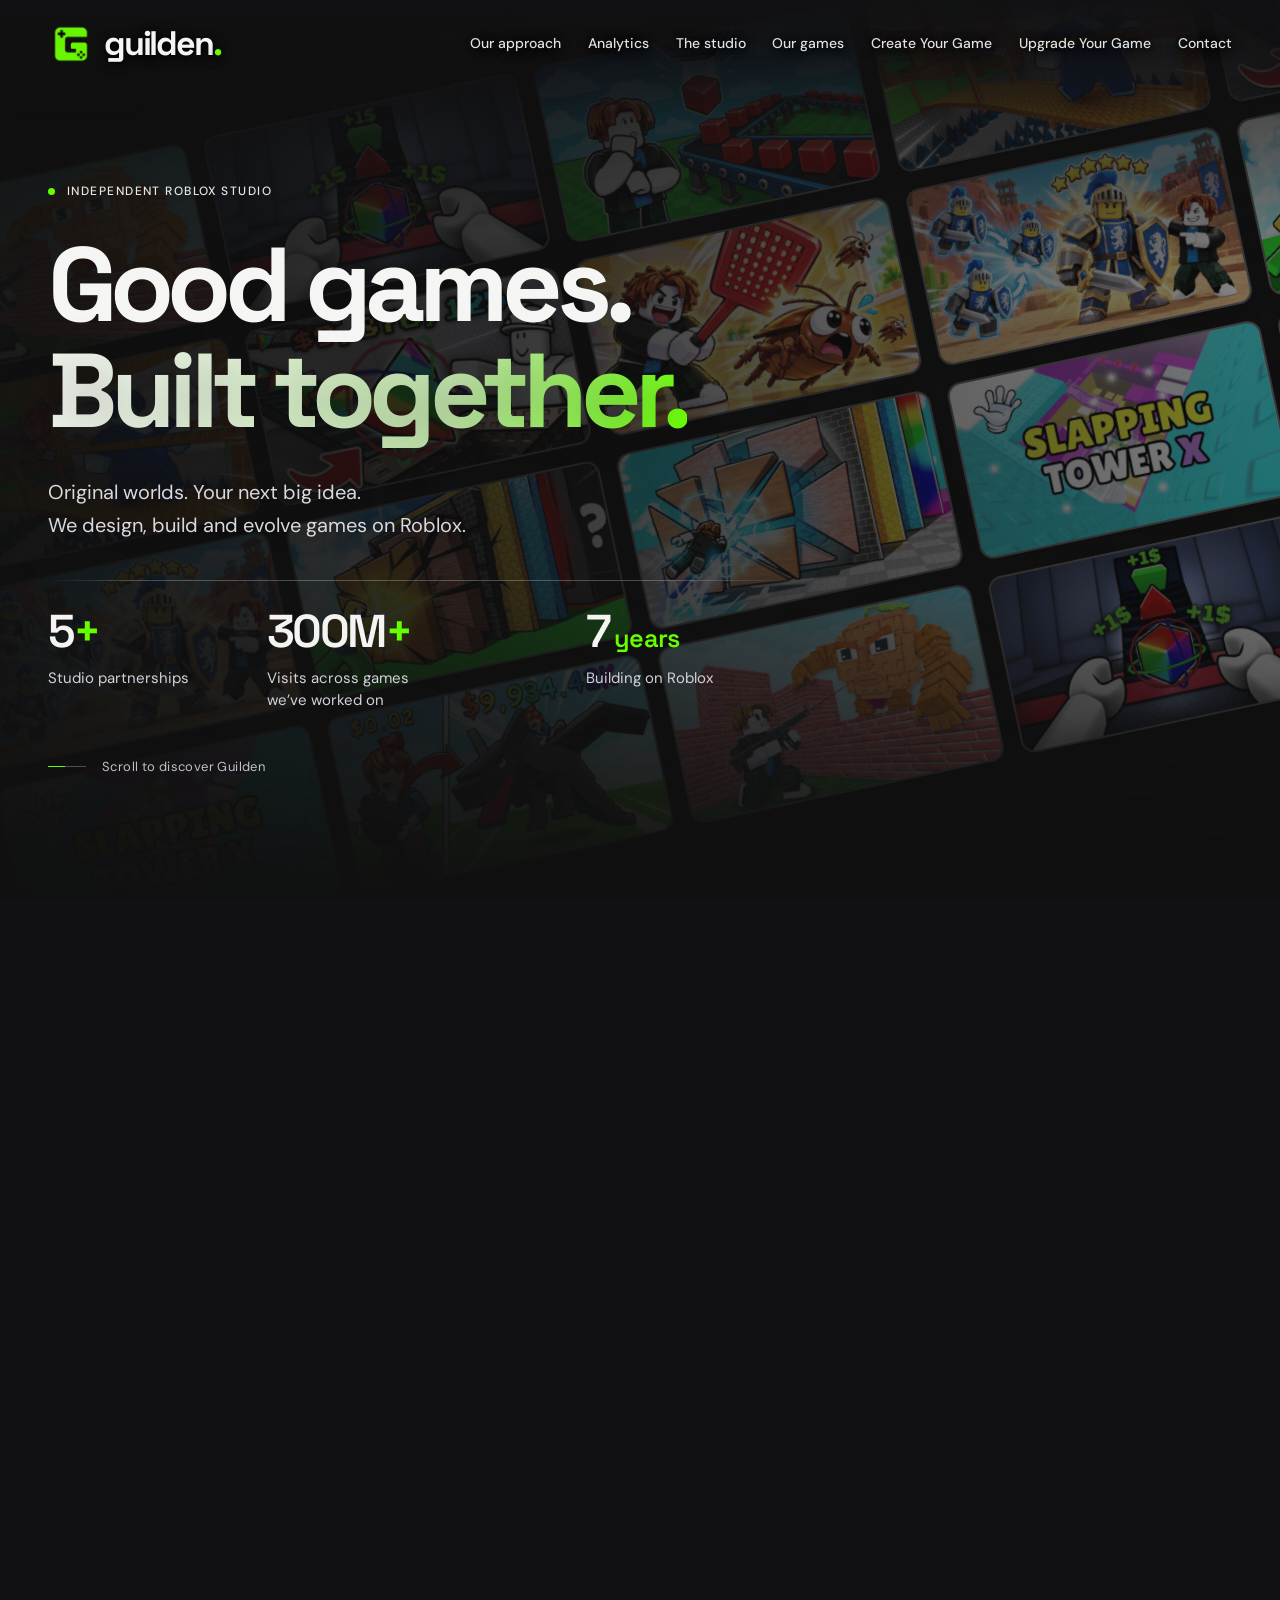
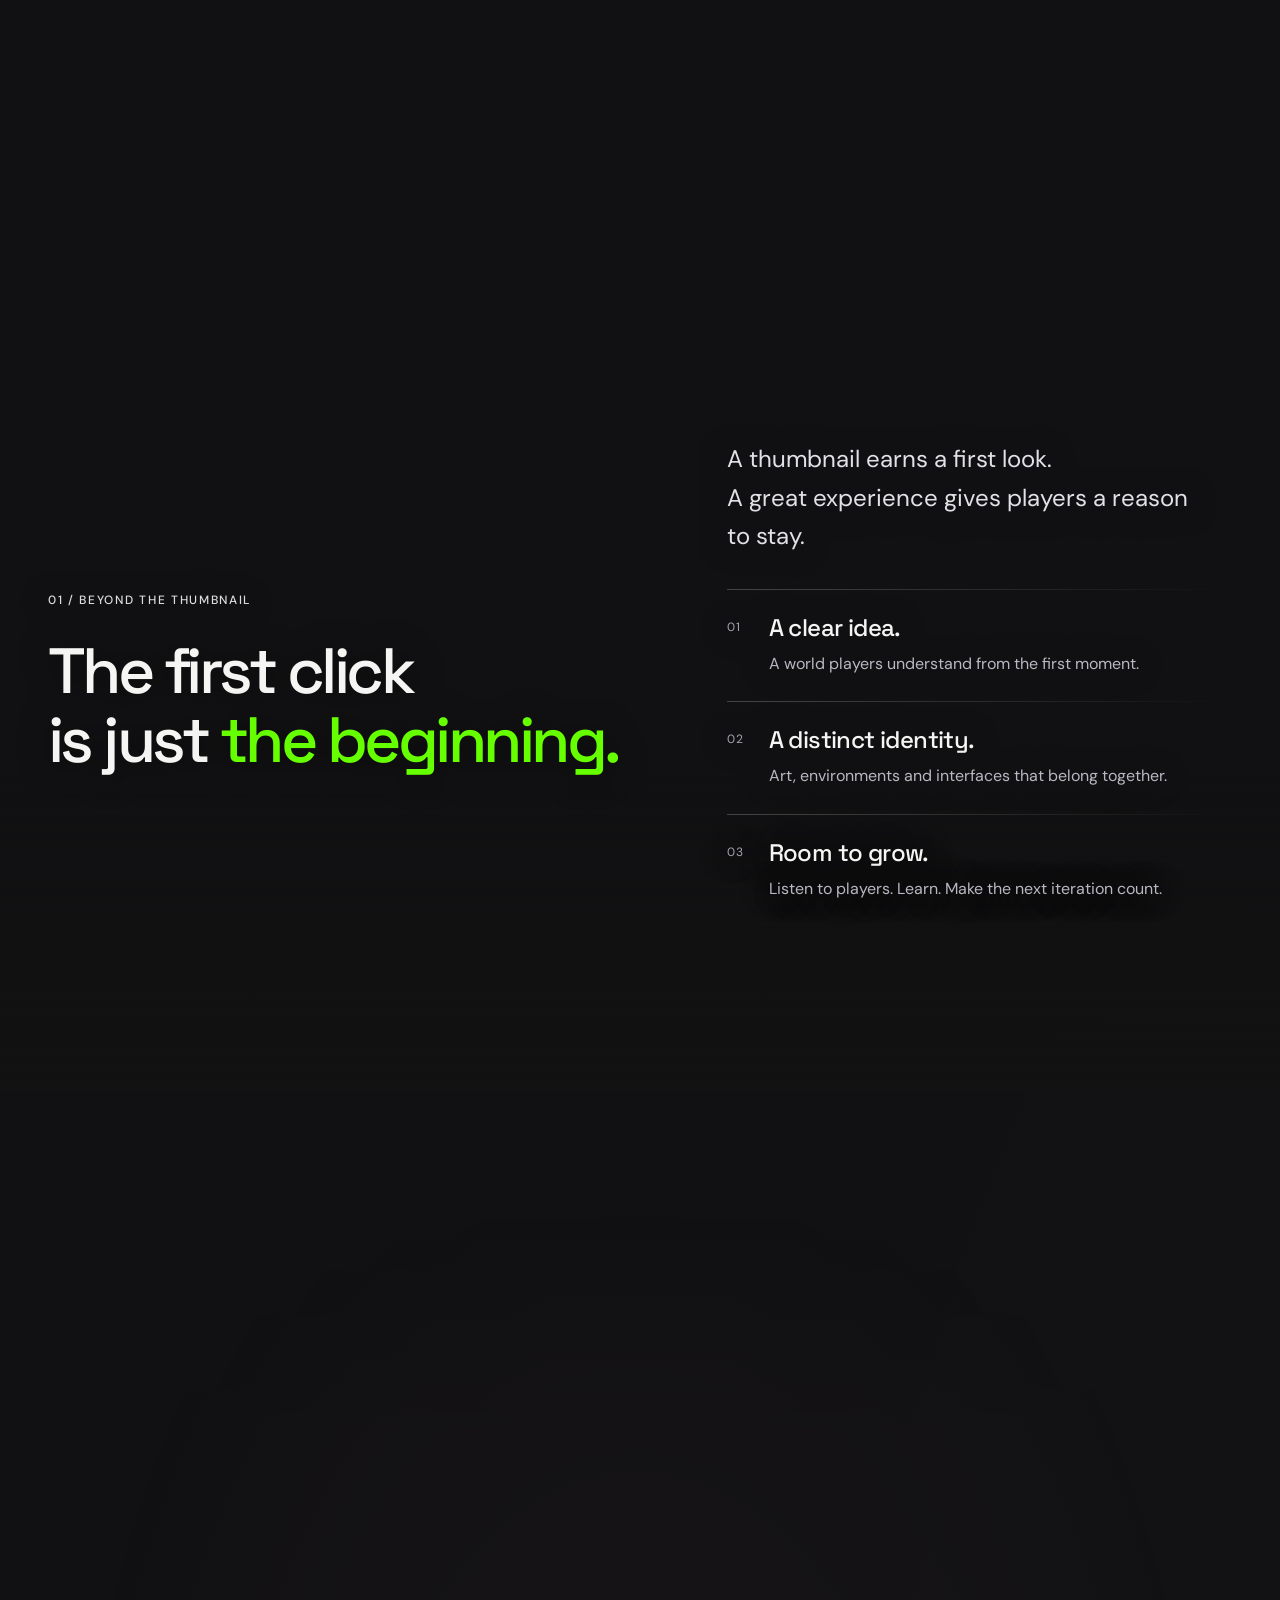
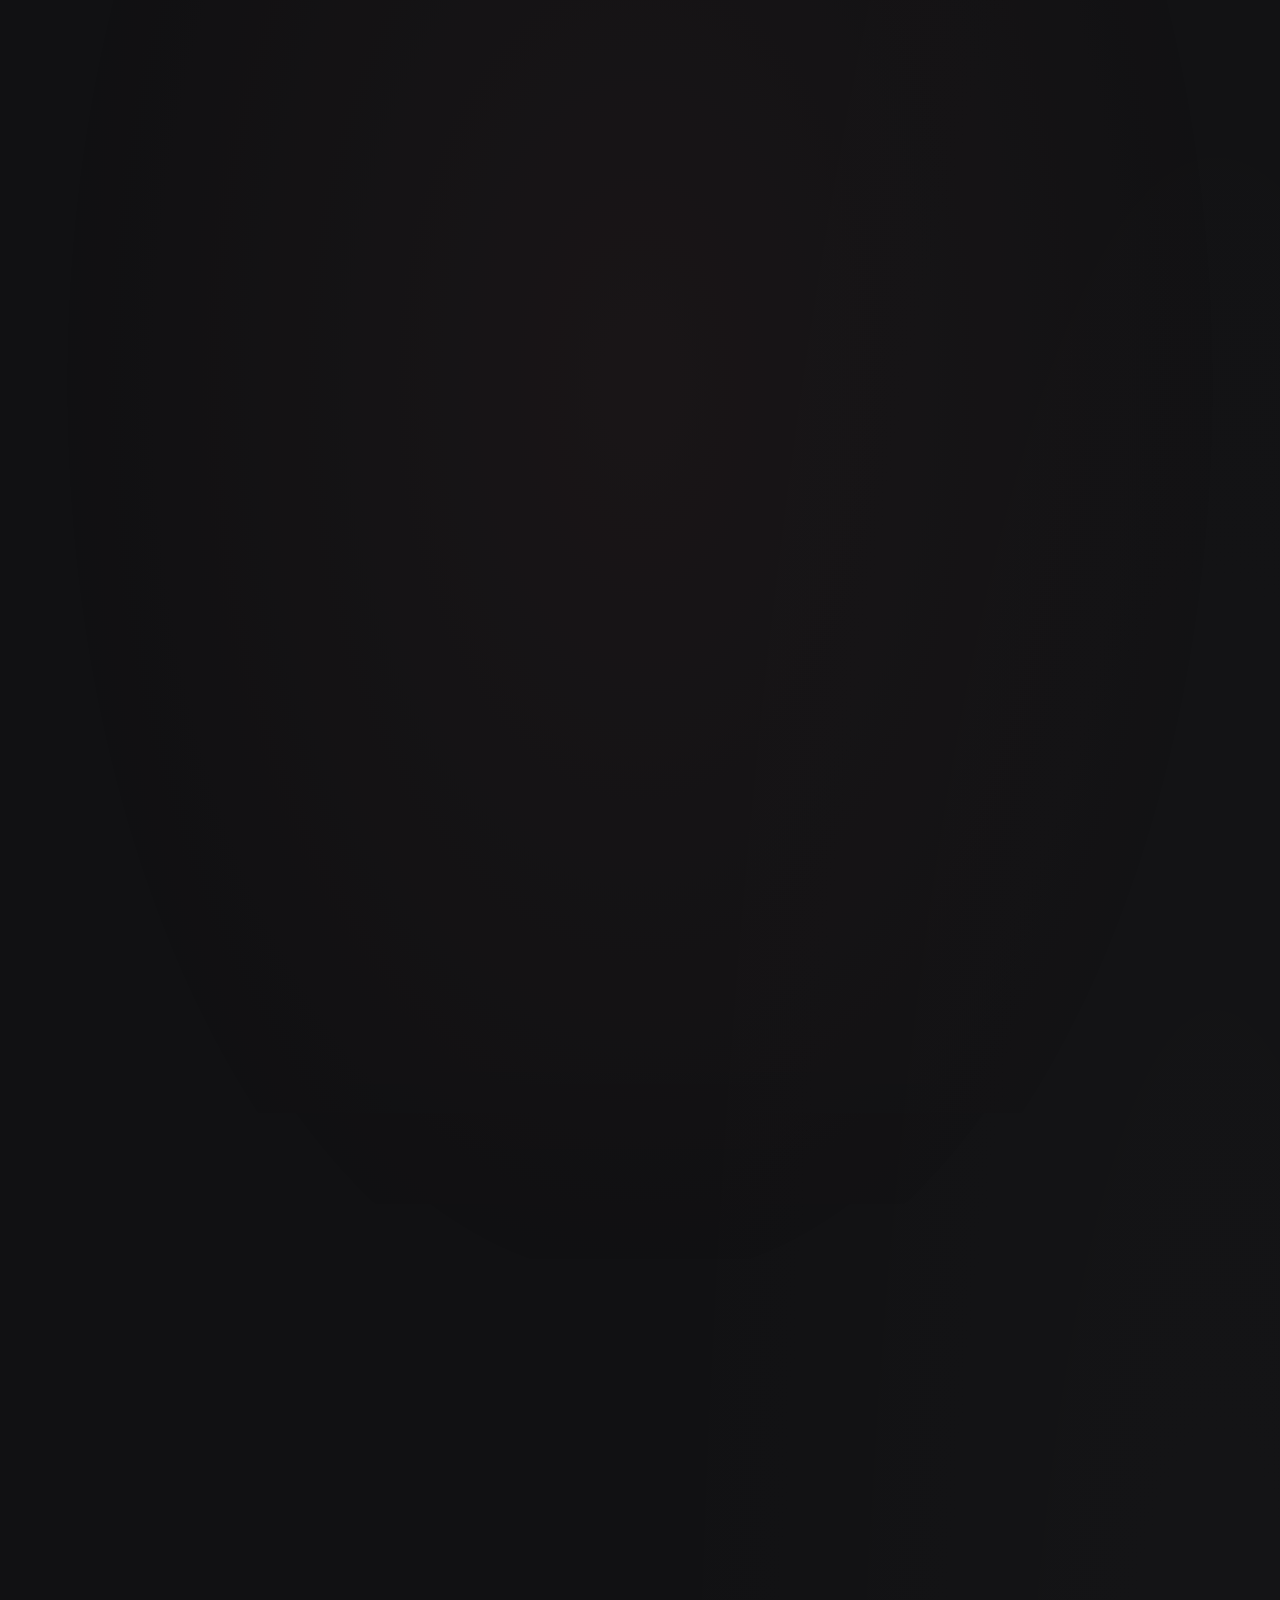
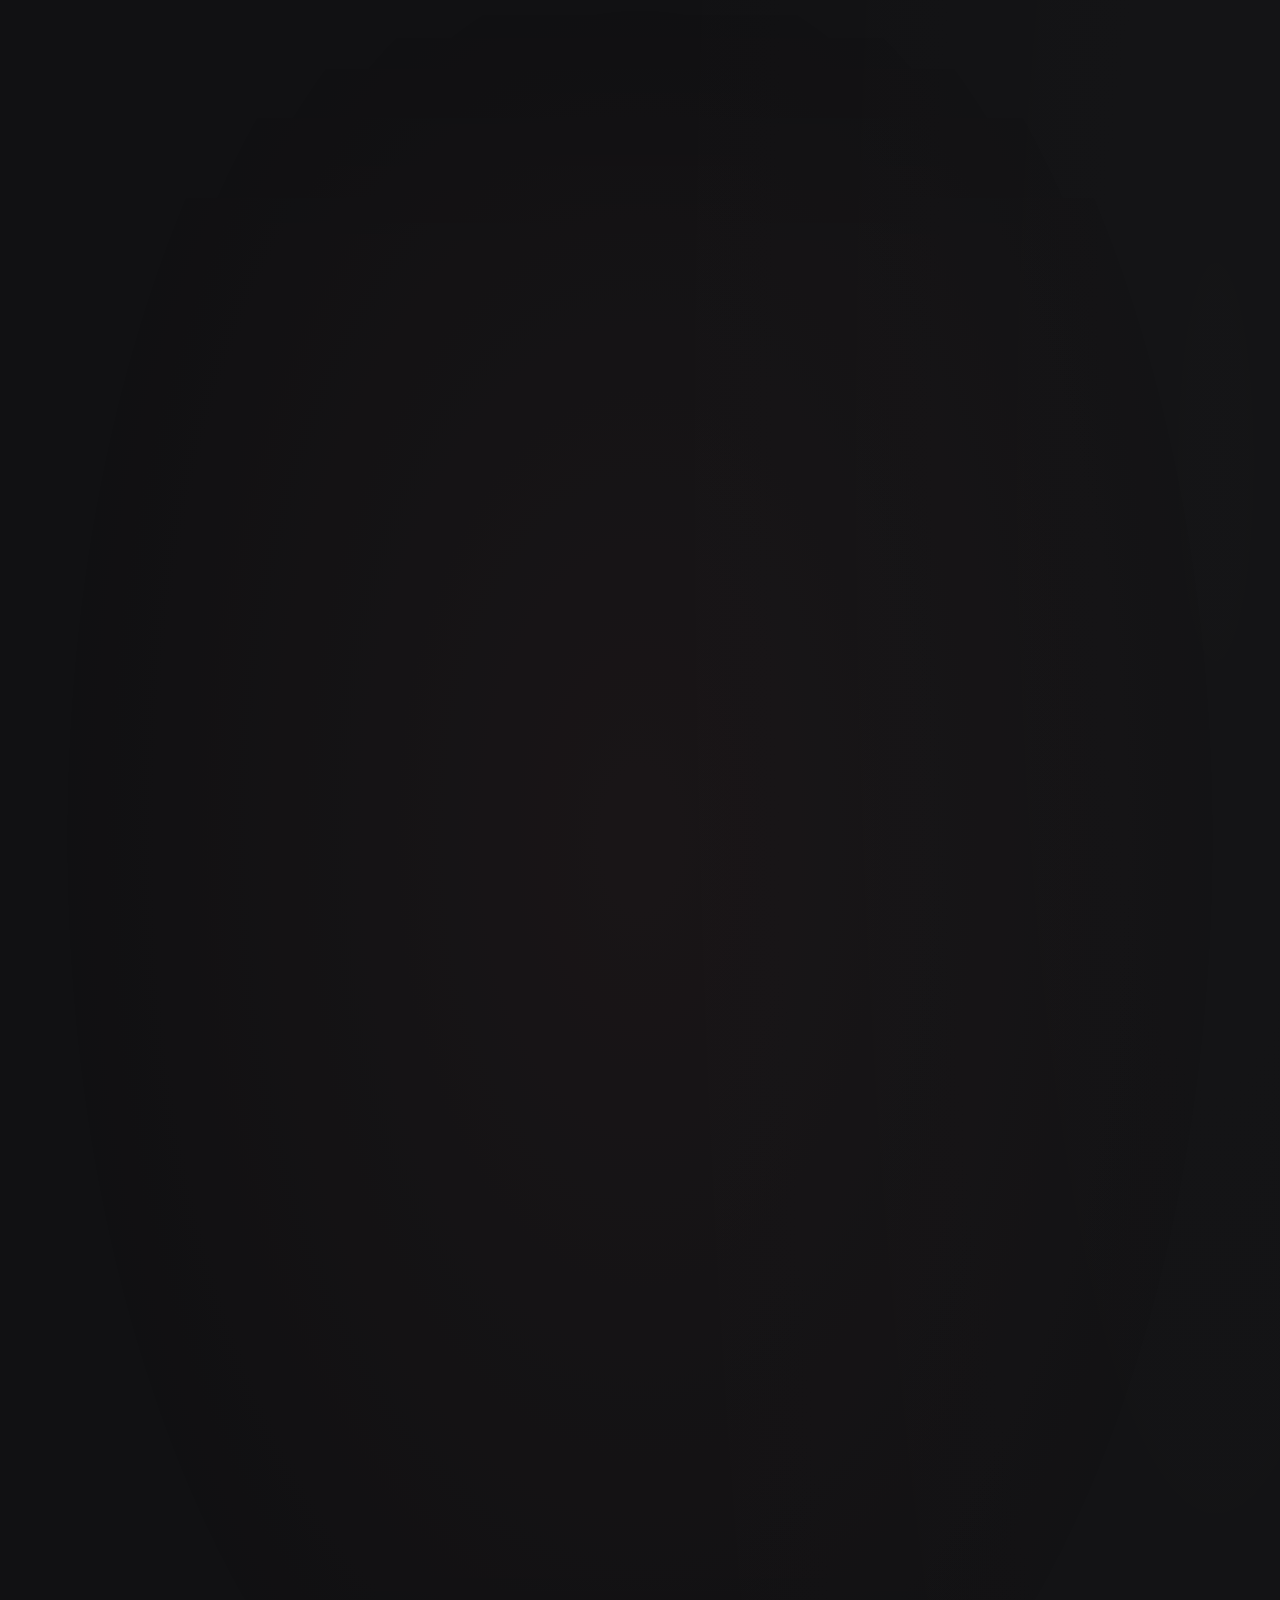
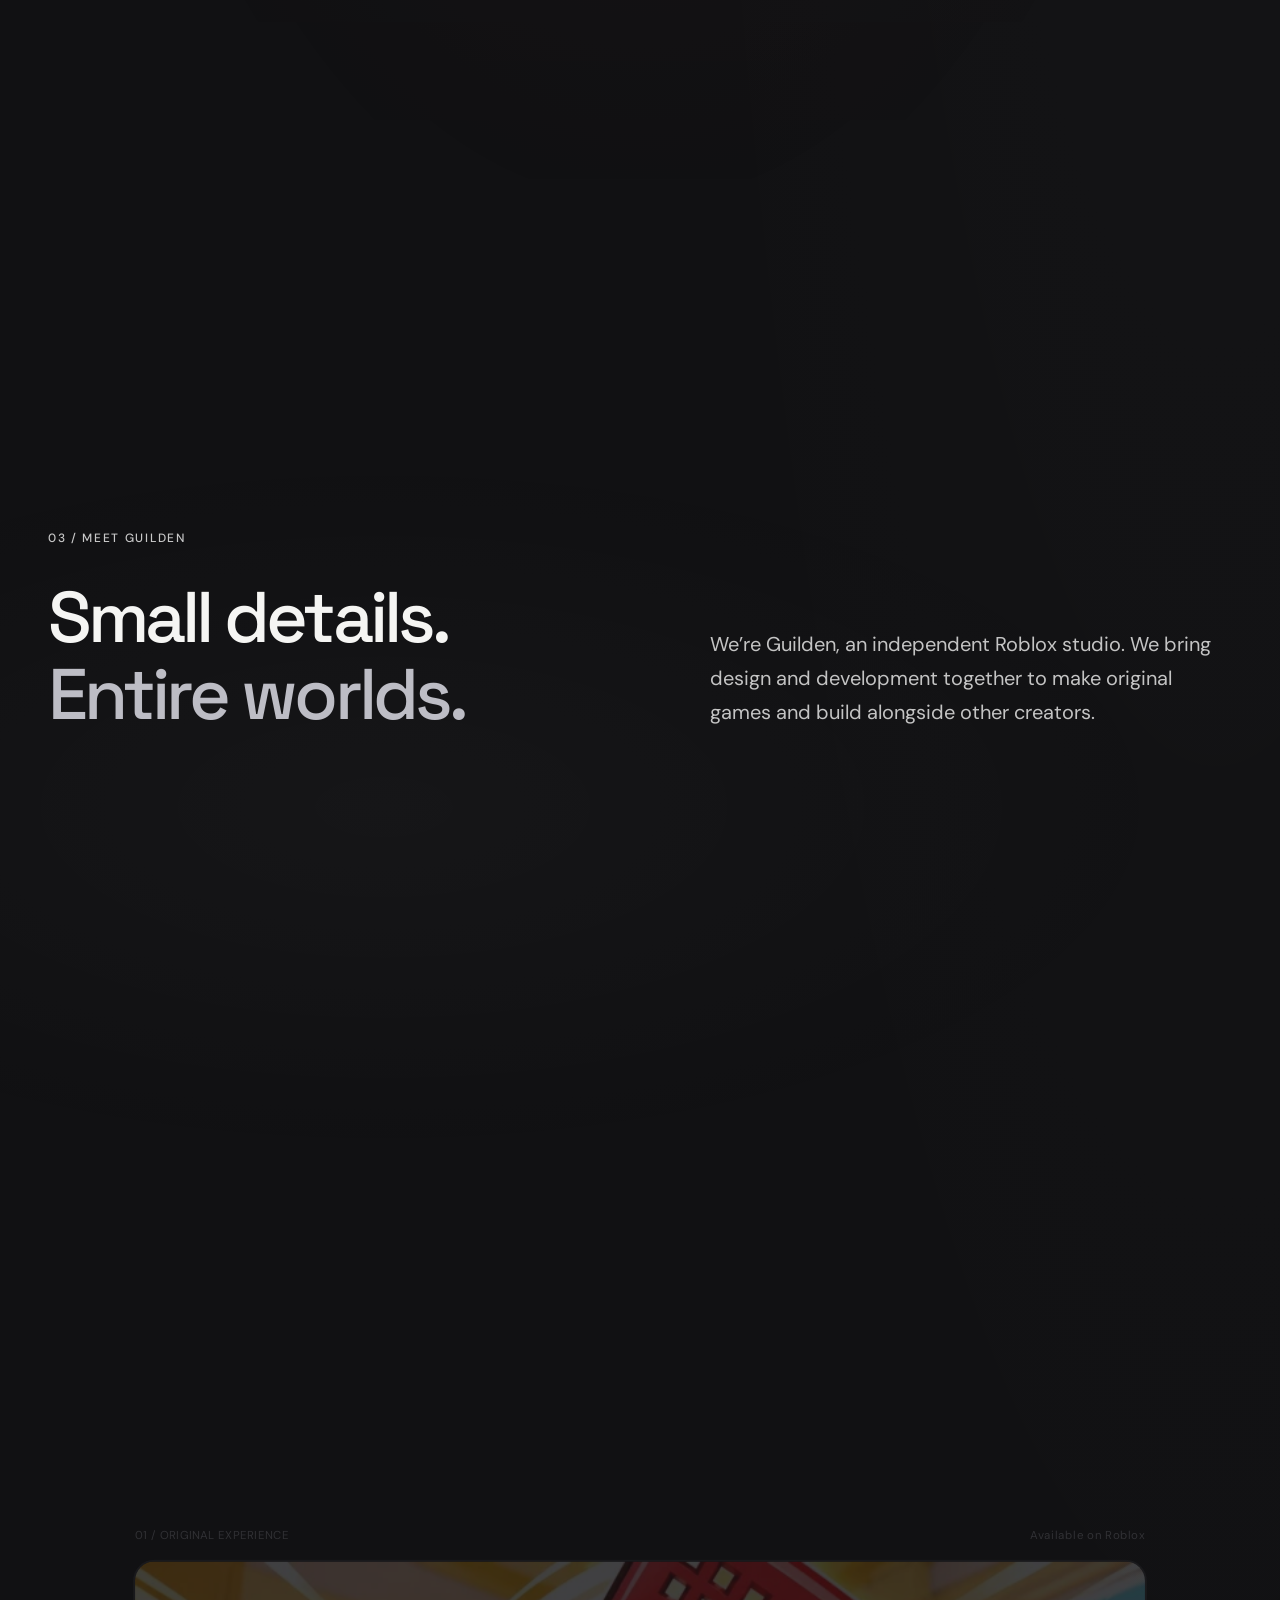
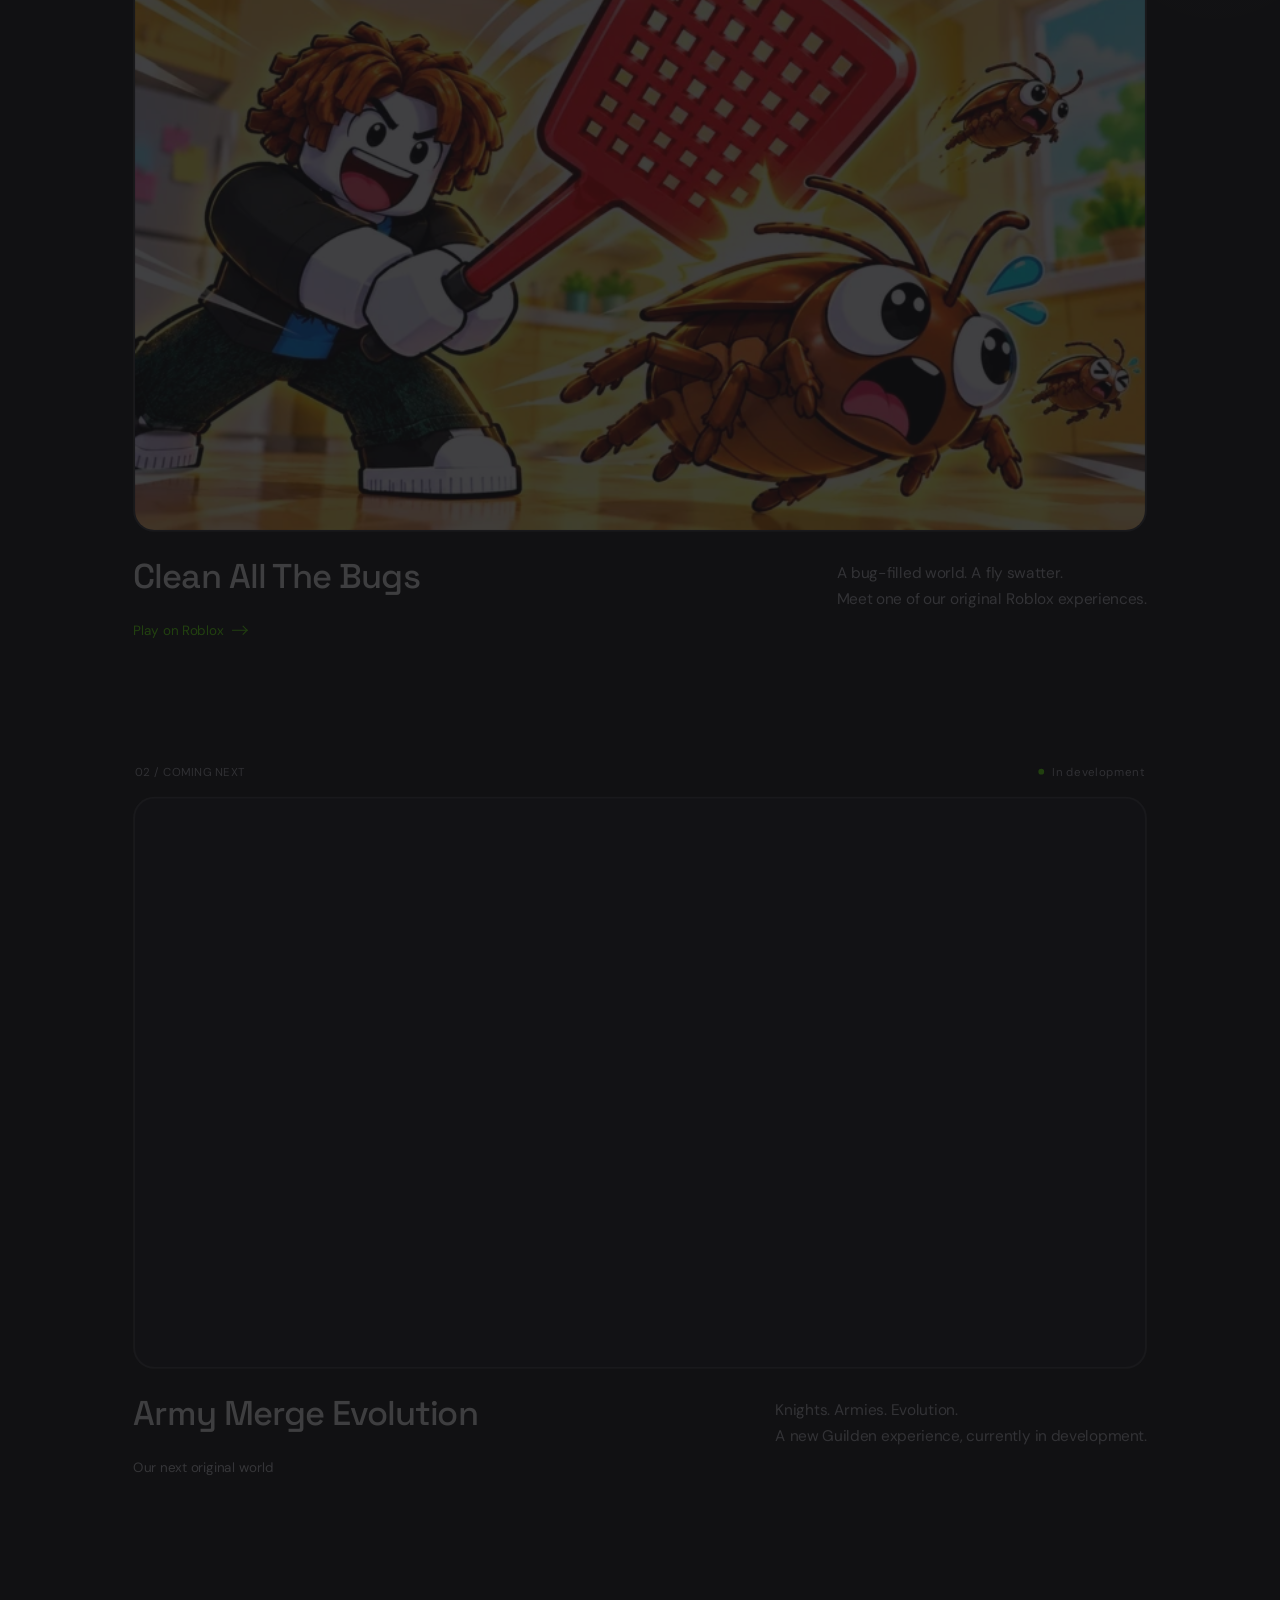
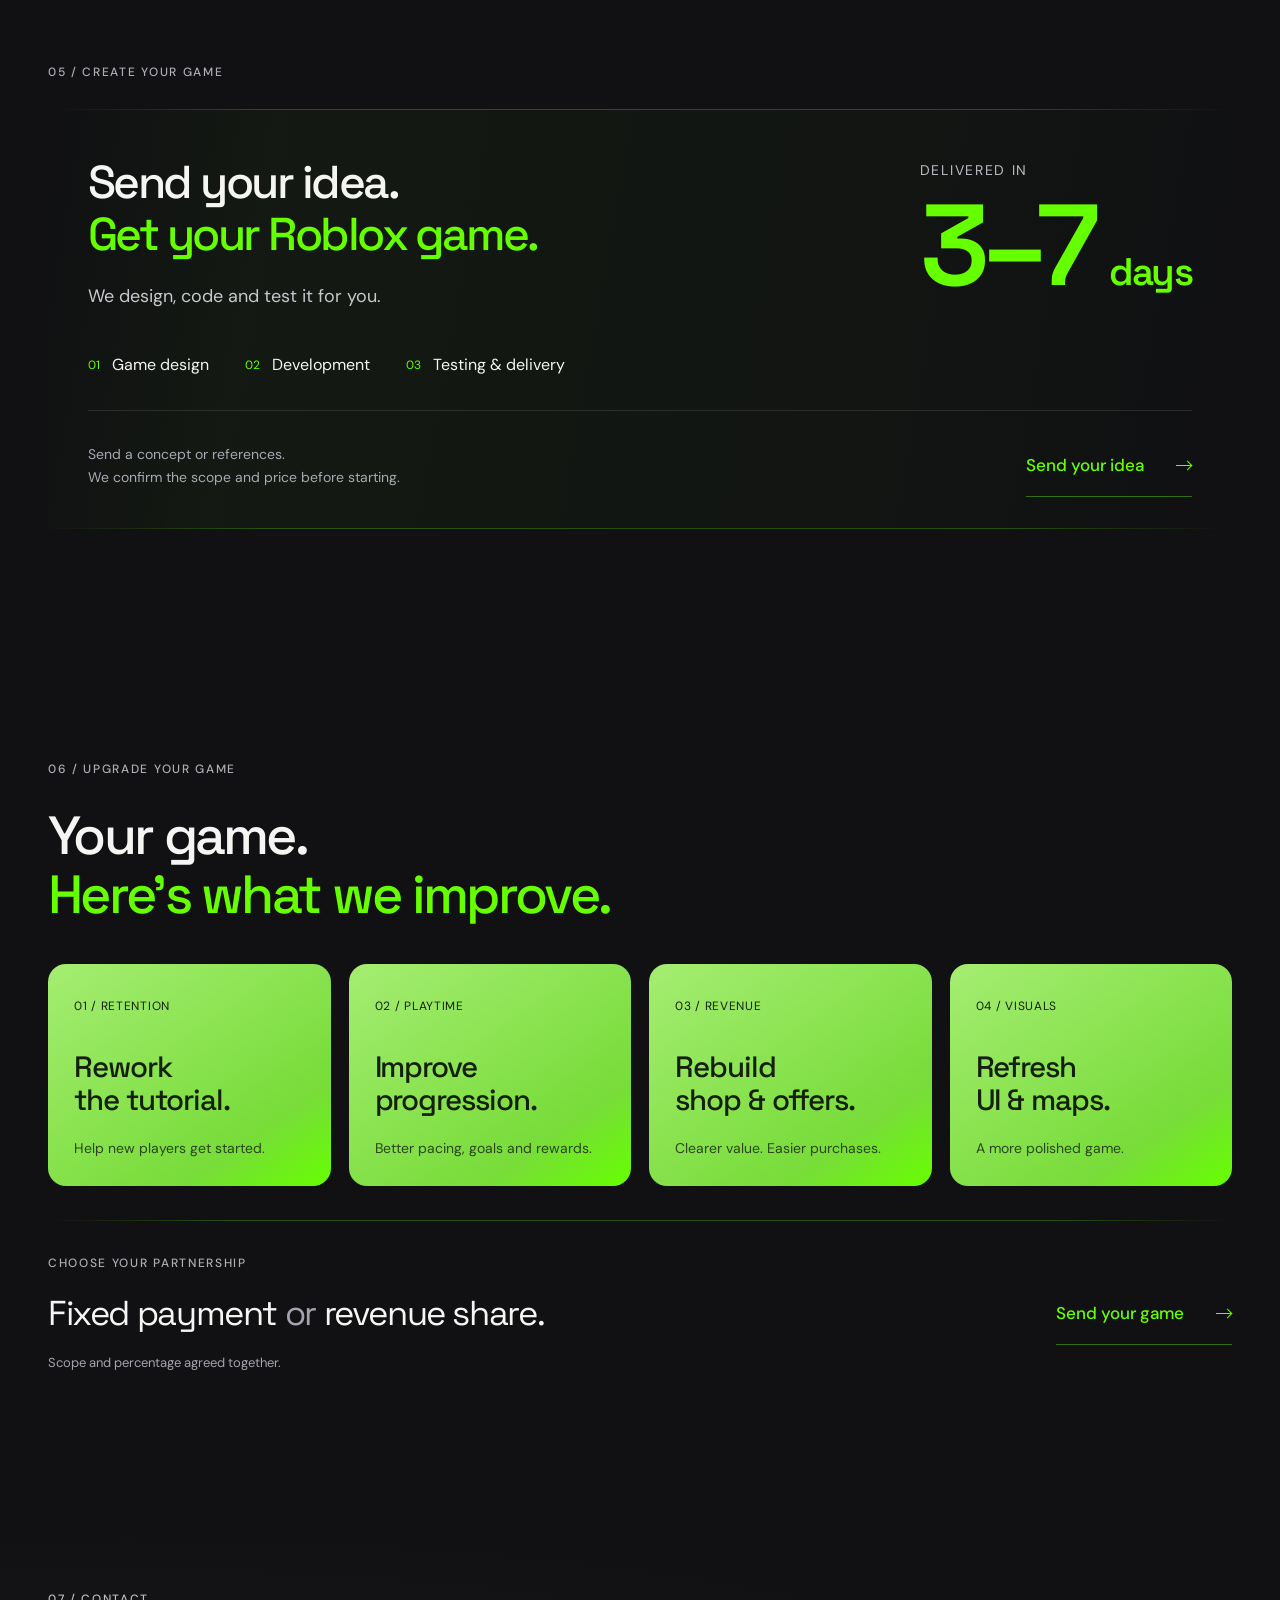
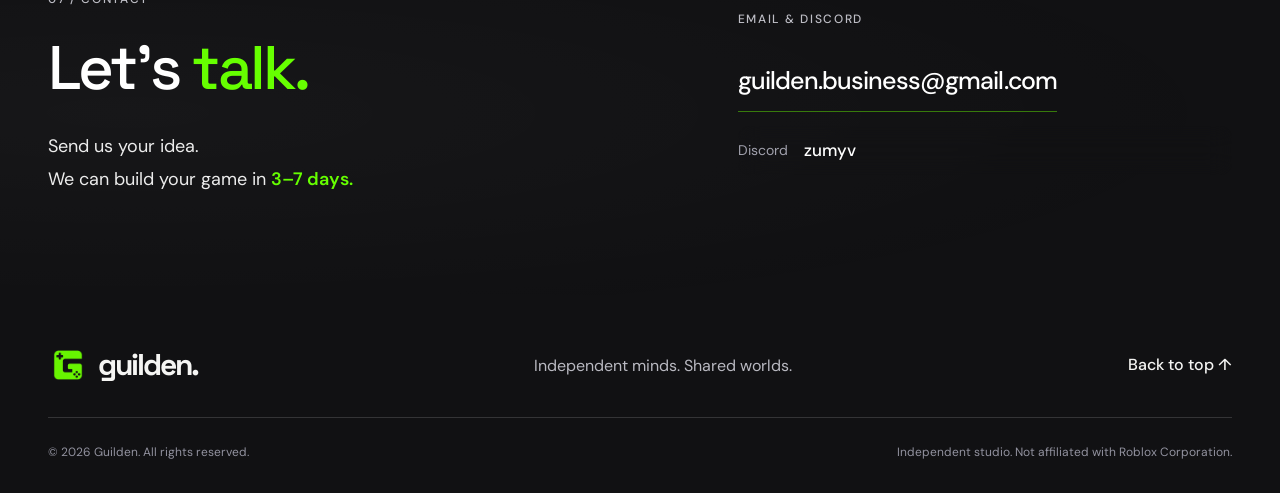
==== commit ba9c2c3a: "Make creation and upgrade offers concise and concrete" ====
--- a/index.html
+++ b/index.html
@@ -142,21 +142,23 @@
     </section>
     <section class="section container service-chapter" id="create-game" aria-labelledby="create-game-title">
       <span id="business" class="legacy-anchor" aria-hidden="true"></span>
-      <div class="section-heading"><div><p class="eyebrow">05 / Create Your Game</p><h2 id="create-game-title">Your idea.<br><span class="accent">We build it.</span></h2></div><p class="service-intro">Have a Roblox game idea? Send it to us. We turn your concept into a game, from the first design to the final build.</p></div>
-      <div class="build-speed" aria-label="Your Roblox game, built in 3 to 7 days">
-        <div class="build-speed__copy"><p class="eyebrow">For studios &amp; creators</p><h3>Create your game.</h3><p>You bring the idea. We handle the design and development.</p></div>
-        <p class="build-speed__time"><span class="build-speed__label">Built in</span><strong>3–7<span>days</span></strong></p>
+      <p class="eyebrow create-label">05 / Create Your Game</p>
+      <div class="create-offer">
+        <div class="create-offer__main"><div><h2 id="create-game-title">Send your idea.<br><span class="accent">Get your Roblox game.</span></h2><p class="create-offer__summary">We design, code and test it for you.</p></div><p class="build-speed__time"><span class="build-speed__label">Delivered in</span><strong>3–7<span>days</span></strong></p></div>
+        <ul class="create-includes" aria-label="Included in the build"><li><span>01</span>Game design</li><li><span>02</span>Development</li><li><span>03</span>Testing &amp; delivery</li></ul>
+        <div class="create-offer__bottom"><p>Send a concept or references.<br>We confirm the scope and price before starting.</p><a class="service-contact-link" href="#contact">Send your idea<span class="link-arrow" aria-hidden="true"></span></a></div>
       </div>
-      <div class="service-next-step"><p>Custom development, with a tailored quote.<br>We agree on the scope and timeline before production begins.</p><a class="service-contact-link" href="#contact">Tell us your idea<span class="link-arrow" aria-hidden="true"></span></a></div>
-      <div class="project-process"><p class="eyebrow">From your idea to your game</p><ol><li><span>01</span><h3>Your idea</h3><p>Tell us the concept, references and goals.</p></li><li><span>02</span><h3>Your quote</h3><p>Agree on the scope, price and timeline.</p></li><li><span>03</span><h3>We build</h3><p>Design, develop and review together.</p></li><li><span>04</span><h3>Your game</h3><p>Test the experience and prepare delivery.</p></li></ol></div>
     </section>
     <section class="section container service-chapter" id="upgrade-game" aria-labelledby="upgrade-game-title">
-      <div class="section-heading"><div><p class="eyebrow">06 / Upgrade Your Game</p><h2 id="upgrade-game-title">Your game.<br><span class="accent">Its next level.</span></h2></div><p class="service-intro">Already have a Roblox game? We work on your existing experience to improve its stats, its visuals and the reasons players come back.</p></div>
-      <div class="offers upgrade-offers">
-        <article class="offer"><div class="offer__top"><span>01 / PERFORMANCE</span></div><h3>Better stats.<br>Stronger experiences.</h3><p>We review your analytics and improve onboarding, progression and monetization to grow retention, playtime and revenue.</p><span class="offer-model">Retention · playtime · monetization</span><a class="offer-link" href="#growth">See how we approach growth<span class="link-arrow" aria-hidden="true"></span></a></article>
-        <article class="offer"><div class="offer__top"><span>02 / VISUAL REDESIGN</span></div><h3>A fresh look.<br>A clearer identity.</h3><p>We refresh the art direction, environments and interface to make your existing game feel more cohesive and memorable.</p><span class="offer-model">Art direction · environments · UI</span></article>
+      <p class="eyebrow create-label">06 / Upgrade Your Game</p>
+      <h2 id="upgrade-game-title" class="upgrade-direct-title">Your game.<br><span class="accent">Here’s what we improve.</span></h2>
+      <div class="upgrade-actions">
+        <article><span class="upgrade-actions__goal">01 / RETENTION</span><h3>Rework<br>the tutorial.</h3><p>Help new players get started.</p></article>
+        <article><span class="upgrade-actions__goal">02 / PLAYTIME</span><h3>Improve<br>progression.</h3><p>Better pacing, goals and rewards.</p></article>
+        <article><span class="upgrade-actions__goal">03 / REVENUE</span><h3>Rebuild<br>shop &amp; offers.</h3><p>Clearer value. Easier purchases.</p></article>
+        <article><span class="upgrade-actions__goal">04 / VISUALS</span><h3>Refresh<br>UI &amp; maps.</h3><p>A more polished game.</p></article>
       </div>
-      <div class="upgrade-partnership"><div><p class="eyebrow">Two ways to work together</p><h3>Fixed payment.<br>Or revenue share.</h3></div><div><p>Pay for the improvements, or agree on a percentage of your game’s revenue. We define the scope, goals and terms together before work begins.</p><a class="service-contact-link" href="#contact">Let’s upgrade your game<span class="link-arrow" aria-hidden="true"></span></a></div></div>
+      <div class="upgrade-deal"><div><span class="eyebrow">Choose your partnership</span><p>Fixed payment <span>or</span> revenue share.</p><small>Scope and percentage agreed together.</small></div><a class="service-contact-link" href="#contact">Send your game<span class="link-arrow" aria-hidden="true"></span></a></div>
     </section>
     <section class="contact-section" id="contact" aria-labelledby="contact-title"><div class="container contact-layout"><div><p class="eyebrow">07 / Contact</p><h2 id="contact-title">Let’s <span>talk.</span></h2><p>Send us your idea.<br>We can build your game in <strong class="contact-speed">3–7 days.</strong></p></div><div class="contact-card"><p class="eyebrow">Email &amp; Discord</p><p data-contact-status><a href="mailto:guilden.business@gmail.com">guilden.business@gmail.com</a><br>Discord: zumyv</p><ul class="contact-links" data-contact-links hidden></ul></div></div></section>
   </main>
--- a/css/refinement.css
+++ b/css/refinement.css
@@ -226,3 +226,50 @@
   .upgrade-partnership>div>p:not(.eyebrow) { font-size: 16px; }
   .service-contact-link { font-size: 16px; }
 }
+
+/* One concrete creation offer, without repeating the same pitch. */
+.create-label { margin-bottom: 28px; }
+.create-offer { position: relative; padding: 48px 40px 32px; background: linear-gradient(100deg,transparent,#66ff0009 18%,#66ff0005 70%,transparent); }
+.create-offer::before,.create-offer::after { content: ''; position: absolute; left: 0; right: 0; height: 1px; background: linear-gradient(90deg,transparent,#66ff0040 18%,#66ff0040 82%,transparent); }
+.create-offer::before { top: 0; }.create-offer::after { bottom: 0; }
+.create-offer__main { display: grid; grid-template-columns: 1.4fr 1fr; align-items: center; gap: 40px; }
+.create-offer__main h2 { font-size: clamp(36px,3.6vw,52px); letter-spacing: -.055em; line-height: 1.12; }
+.create-offer__main .build-speed__time { justify-self: end; }
+.create-offer__main .build-speed__time strong { font-size: clamp(84px,9vw,128px); }
+.create-offer__summary { color: #c7c7cd; font-size: 18px; line-height: 1.6; margin-top: 22px; }
+.create-includes { display: flex; flex-wrap: wrap; gap: 18px 36px; margin-top: 40px; font-size: 16px; }
+.create-includes li { display: flex; align-items: center; gap: 12px; }
+.create-includes li>span { color: var(--brand); font-size: 12px; }
+.create-offer__bottom { display: flex; justify-content: space-between; align-items: center; gap: 32px; margin-top: 32px; padding-top: 24px; border-top: 1px solid #ffffff1a; }
+.create-offer__bottom>p { color: #a9a9b3; font-size: 14px; line-height: 1.7; }
+@media(max-width:760px) {
+  .create-offer { padding: 30px 0 26px; }
+  .create-offer__main { grid-template-columns: 1fr; gap: 30px; }
+  .create-offer__main h2 { font-size: clamp(32px,8.6vw,46px); }
+  .create-offer__main .build-speed__time { justify-self: start; }
+  .create-offer__summary { font-size: 16px; margin-top: 18px; }
+  .create-includes { gap: 15px; flex-direction: column; margin-top: 28px; }
+  .create-offer__bottom { flex-direction: column; align-items: flex-start; gap: 16px; margin-top: 26px; }
+}
+
+.upgrade-direct-title { font-size: clamp(36px,4.2vw,58px); line-height: 1.1; letter-spacing: -.05em; }
+.upgrade-actions { display: grid; grid-template-columns: repeat(4,minmax(0,1fr)); gap: 18px; margin-top: 40px; }
+.upgrade-actions article { color: #14200d; border-radius: 18px; padding: 26px; background: linear-gradient(145deg,#a5ed72,#78dc39 75%,#66ff00); }
+.upgrade-actions__goal { font-size: 12px; letter-spacing: .06em; }
+.upgrade-actions h3 { font-size: clamp(23px,2.3vw,32px); line-height: 1.13; letter-spacing: -.035em; margin-top: 32px; }
+.upgrade-actions p { font-size: 14px; line-height: 1.6; margin-top: 20px; color: #2b451d; }
+.upgrade-deal { display: flex; align-items: center; justify-content: space-between; gap: 32px; padding-top: 34px; margin-top: 34px; position: relative; }
+.upgrade-deal::before { content: ''; position: absolute; inset: 0 0 auto; height: 1px; background: linear-gradient(90deg,transparent,#66ff0044 15%,#66ff0044 85%,transparent); }
+.upgrade-deal p { font-family: var(--title-font); font-size: clamp(24px,2.7vw,36px); letter-spacing: -.04em; margin-top: 12px; }
+.upgrade-deal p>span { color: #a4a4ae; }
+.upgrade-deal small { display: block; color: #a4a4ae; font-size: 13px; margin-top: 10px; }
+@media(max-width:1000px) { .upgrade-actions { grid-template-columns: repeat(2,minmax(0,1fr)); } }
+@media(max-width:620px) {
+  .upgrade-actions { gap: 12px; margin-top: 28px; }
+  .upgrade-actions article { padding: 20px 16px; border-radius: 14px; }
+  .upgrade-actions__goal { font-size: 10px; }
+  .upgrade-actions h3 { font-size: clamp(20px,5.2vw,27px); margin-top: 24px; }
+  .upgrade-actions p { font-size: 13px; margin-top: 16px; }
+  .upgrade-deal { flex-direction: column; align-items: flex-start; gap: 20px; }
+  .upgrade-deal p { font-size: 25px; }
+}
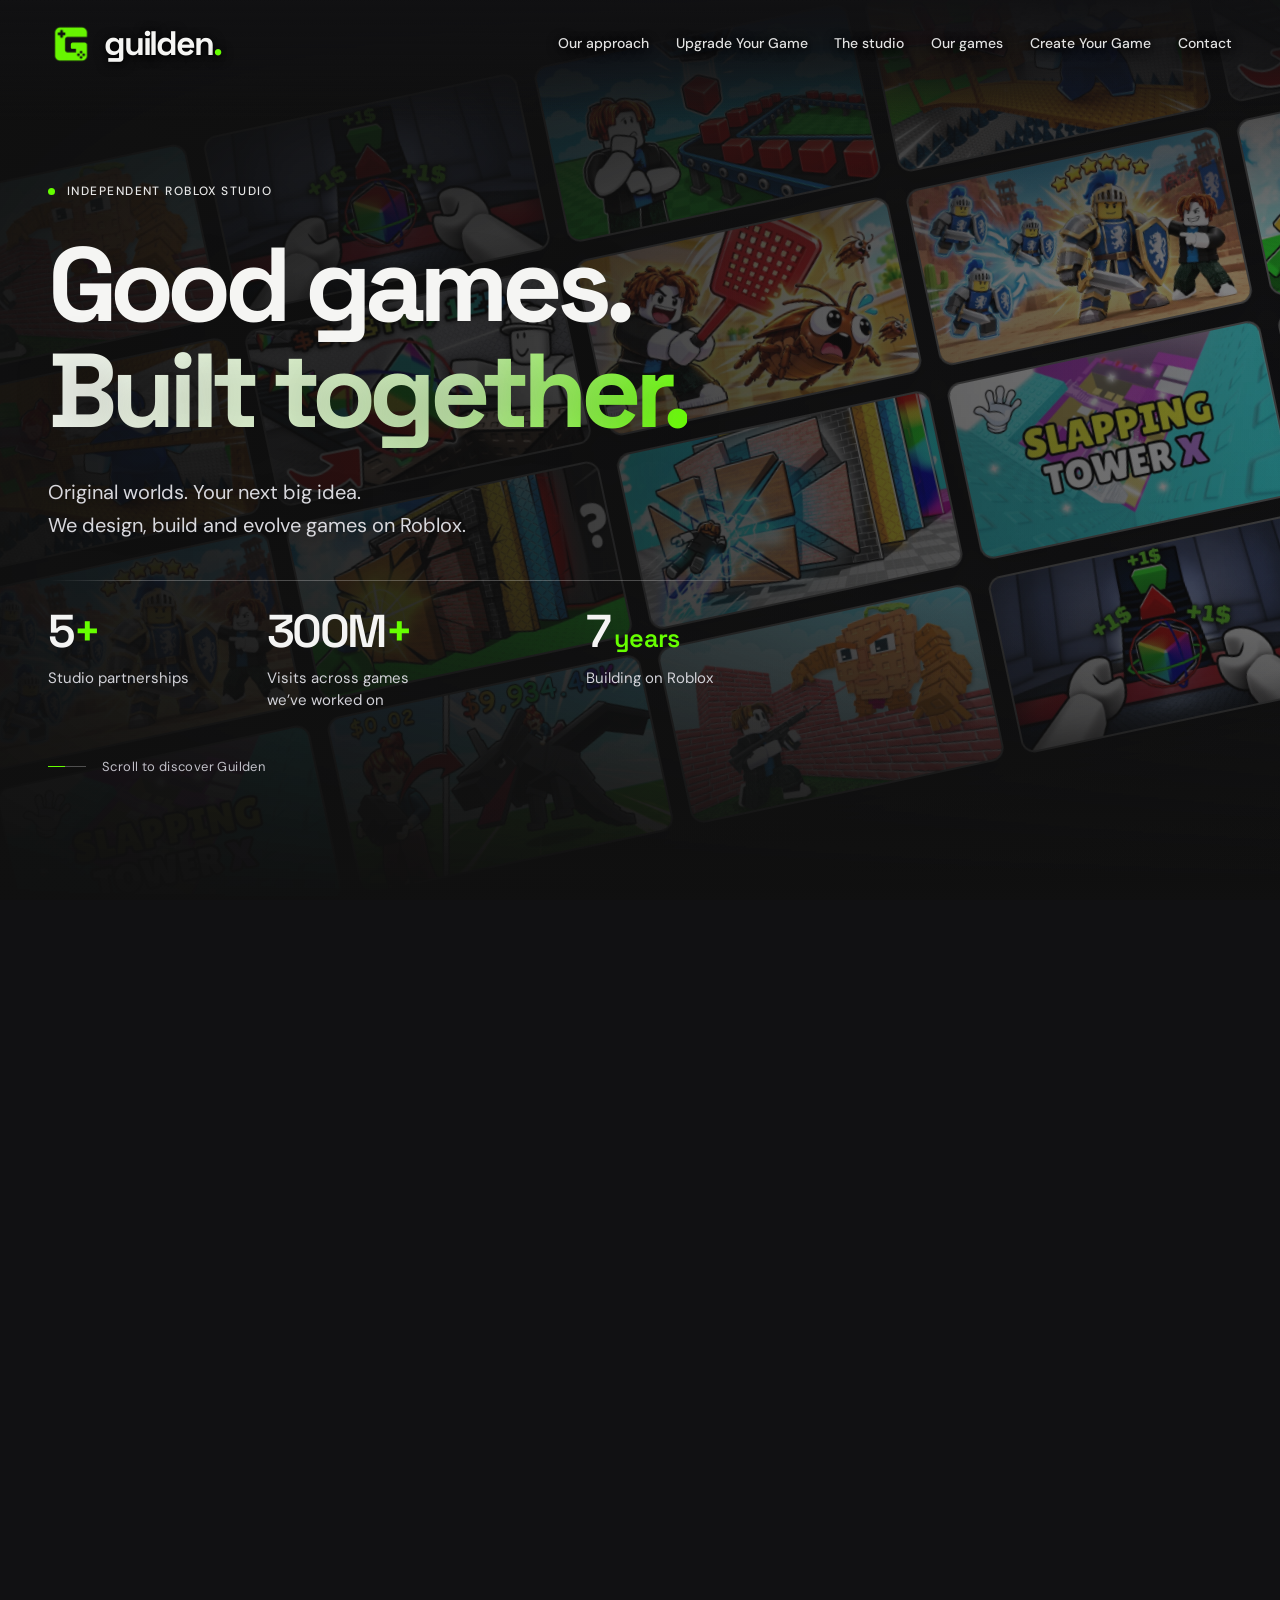
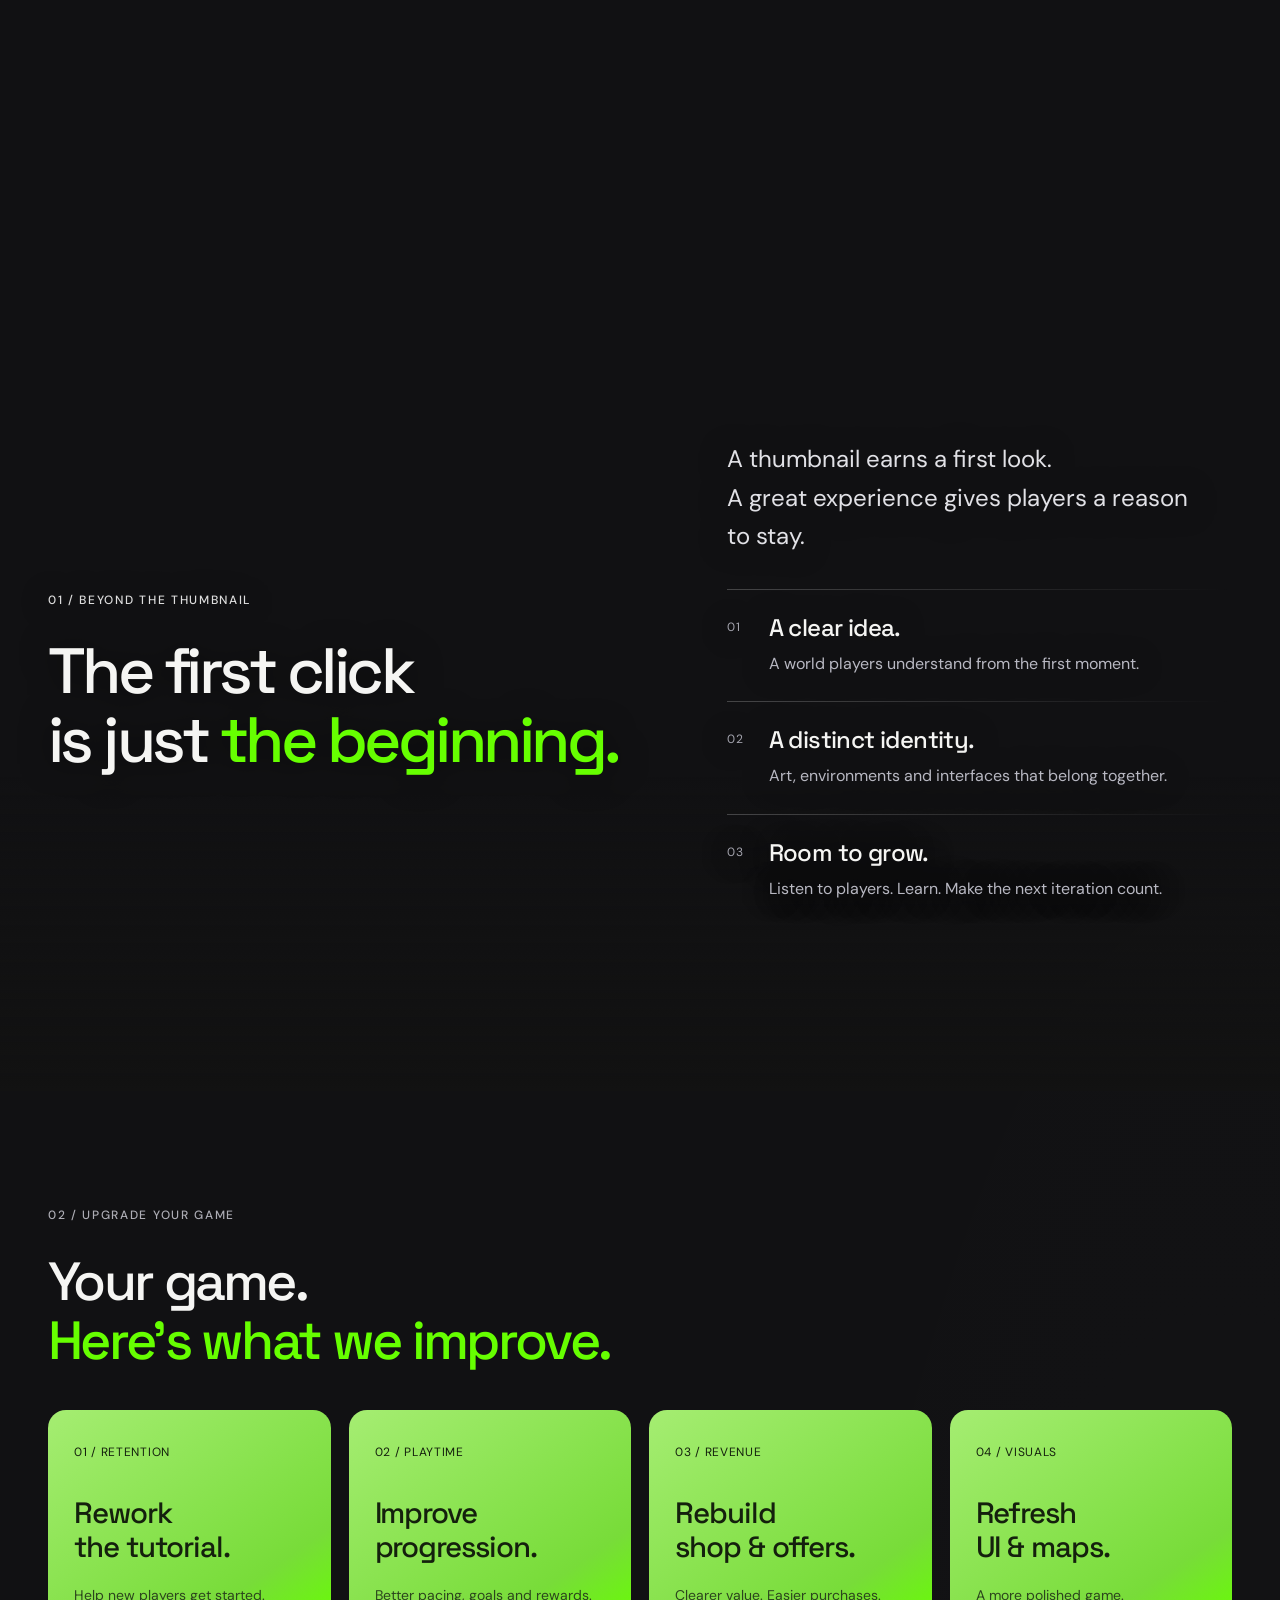
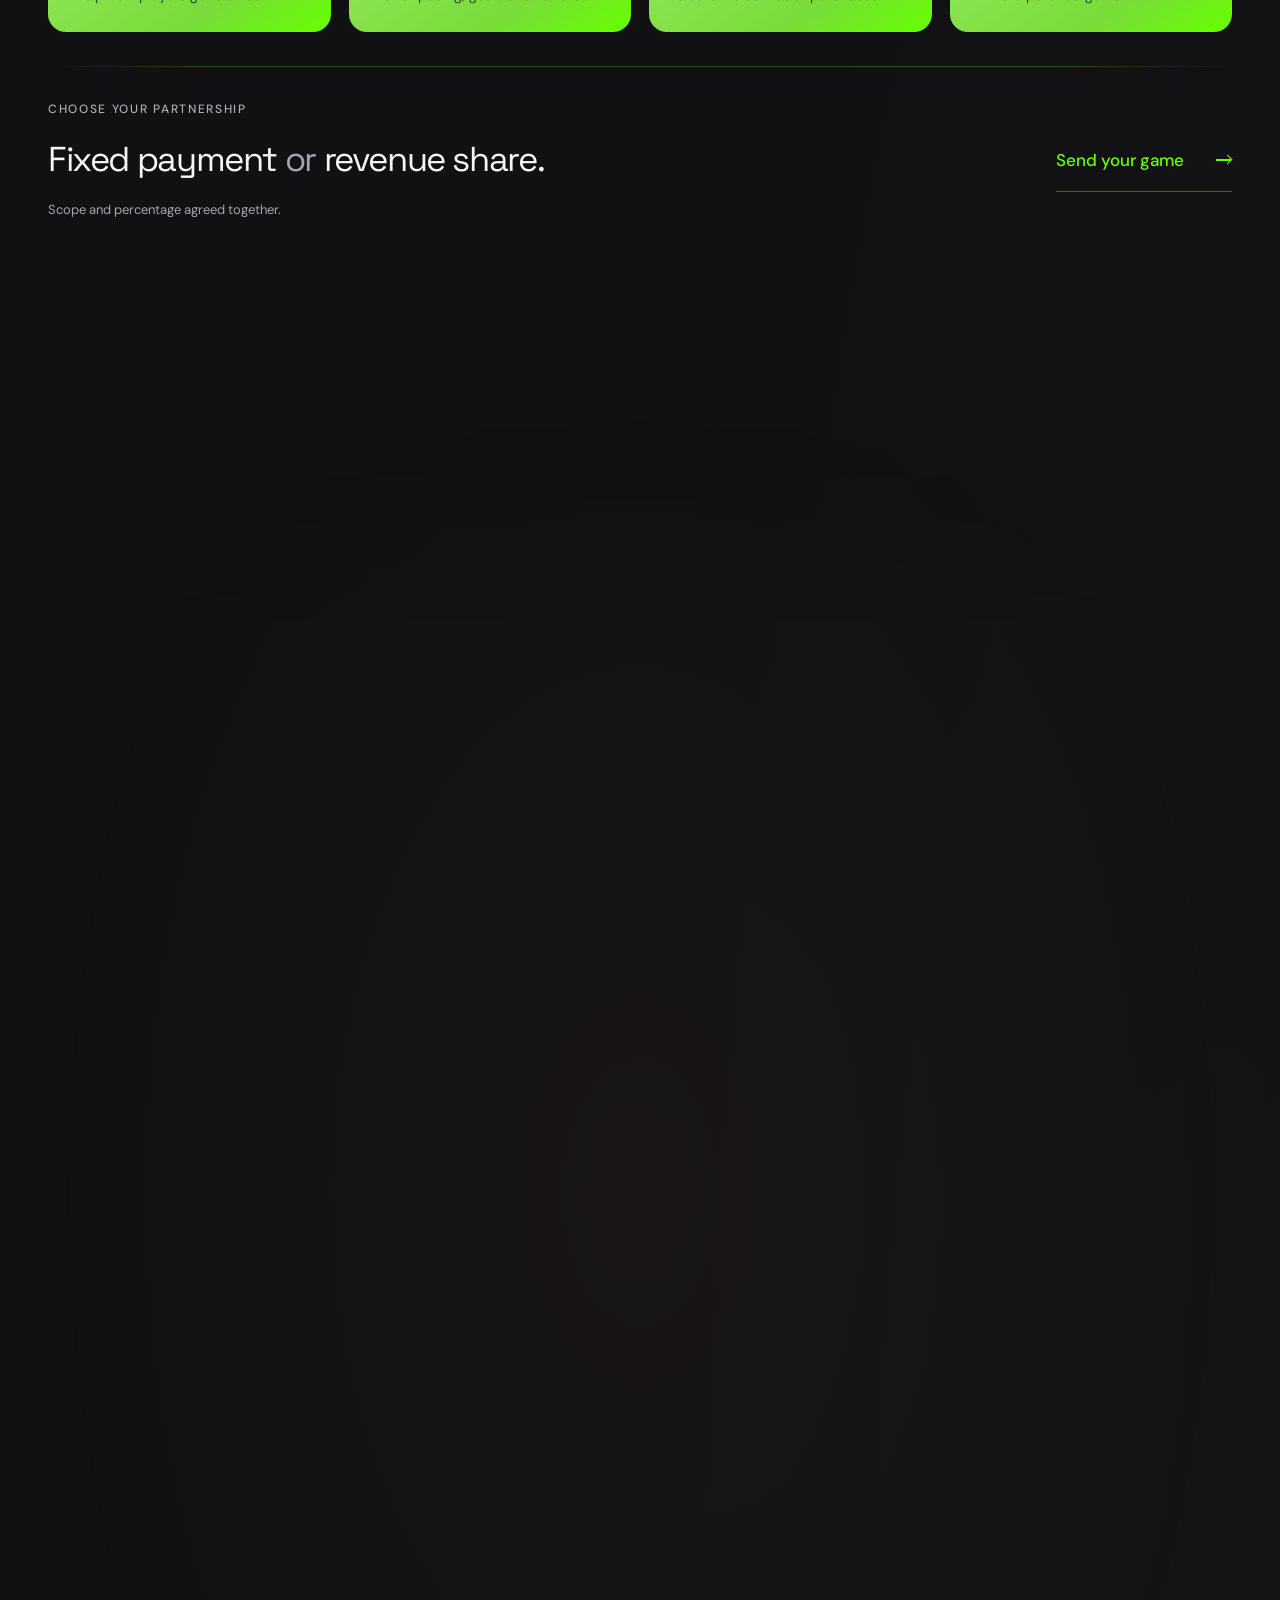
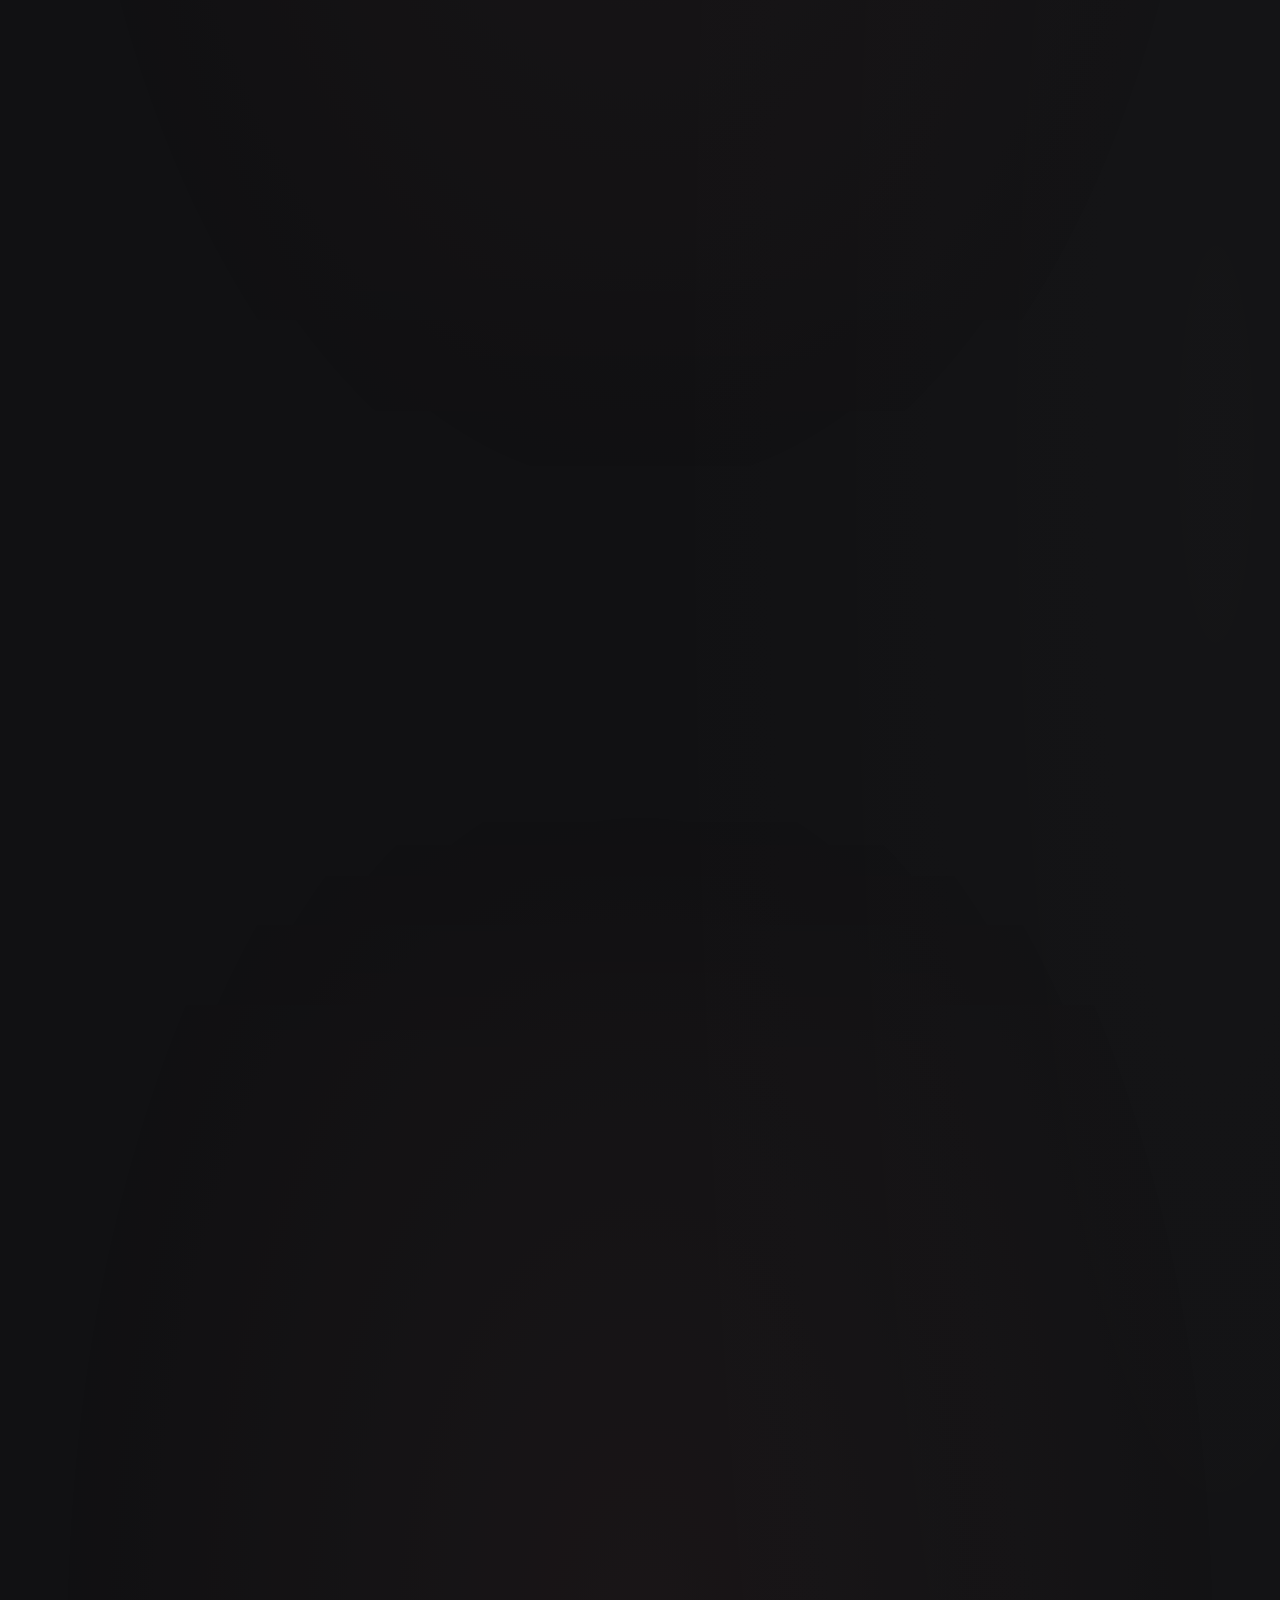
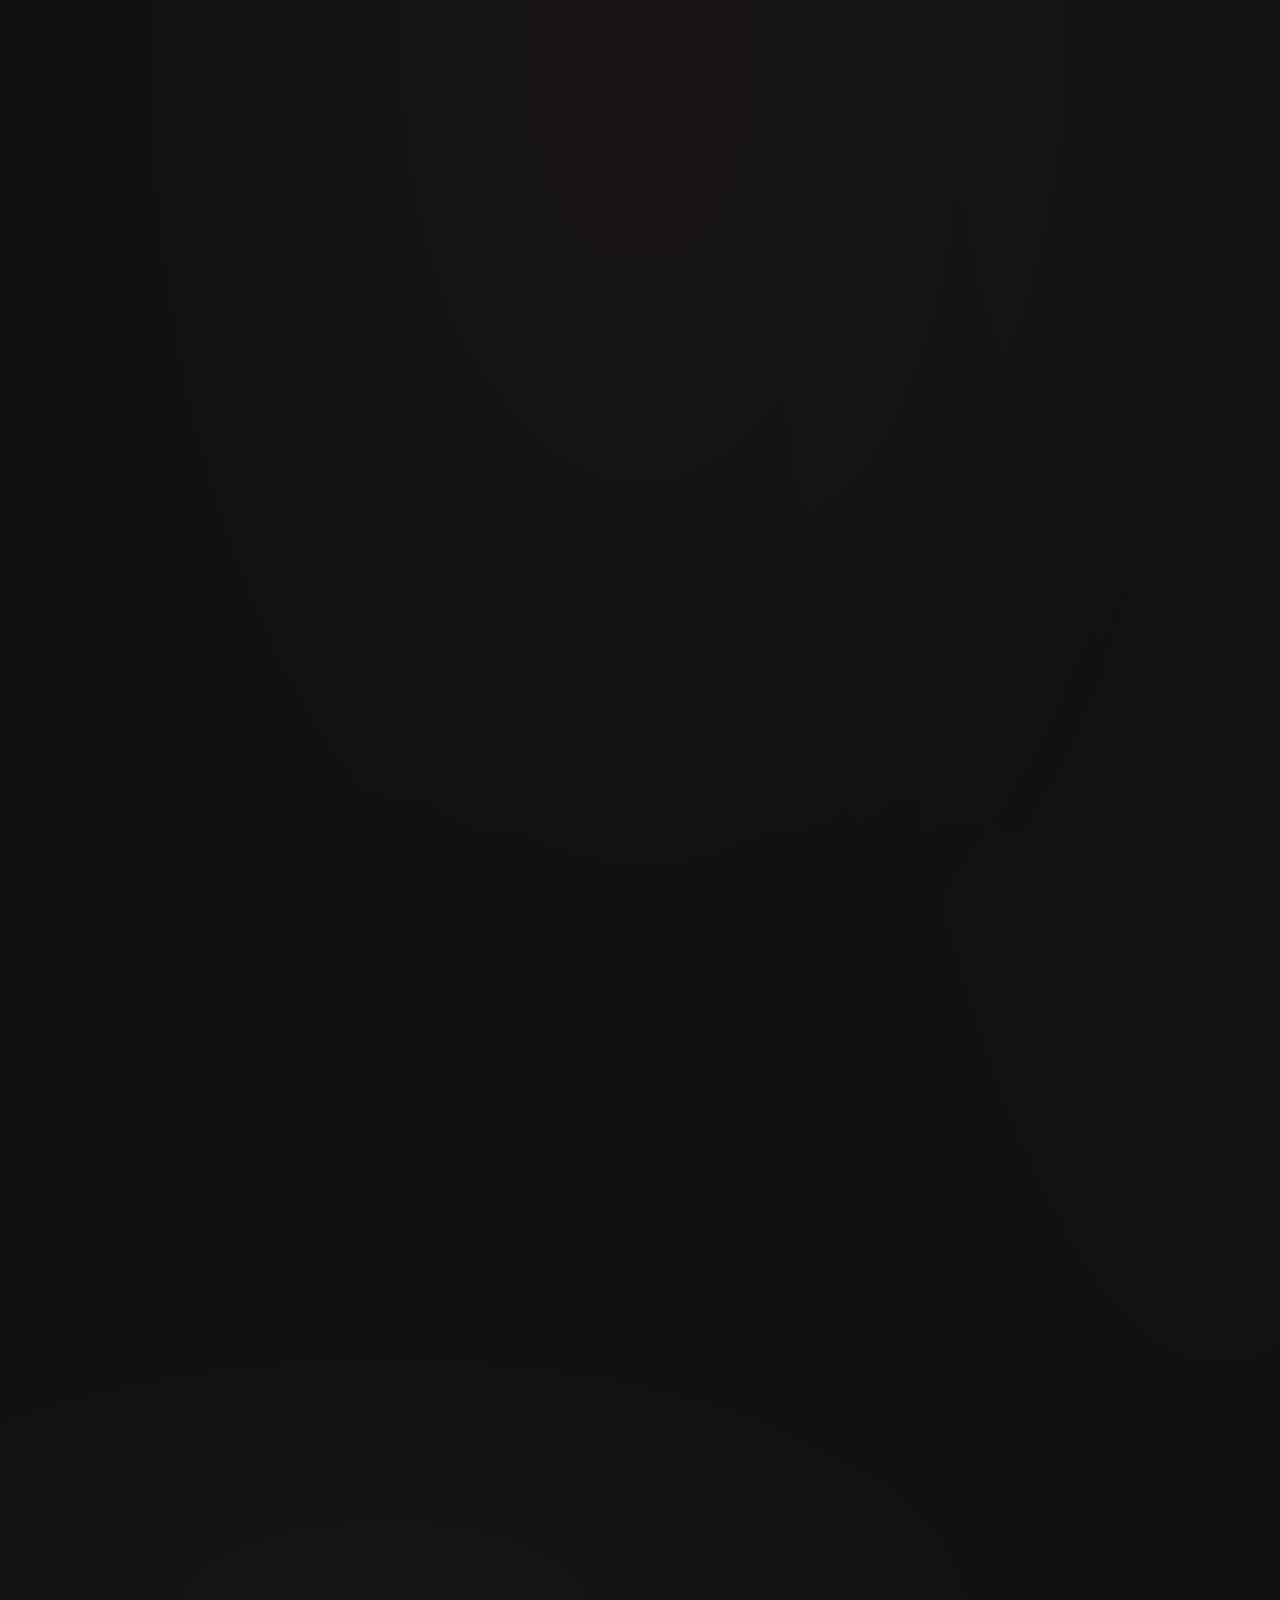
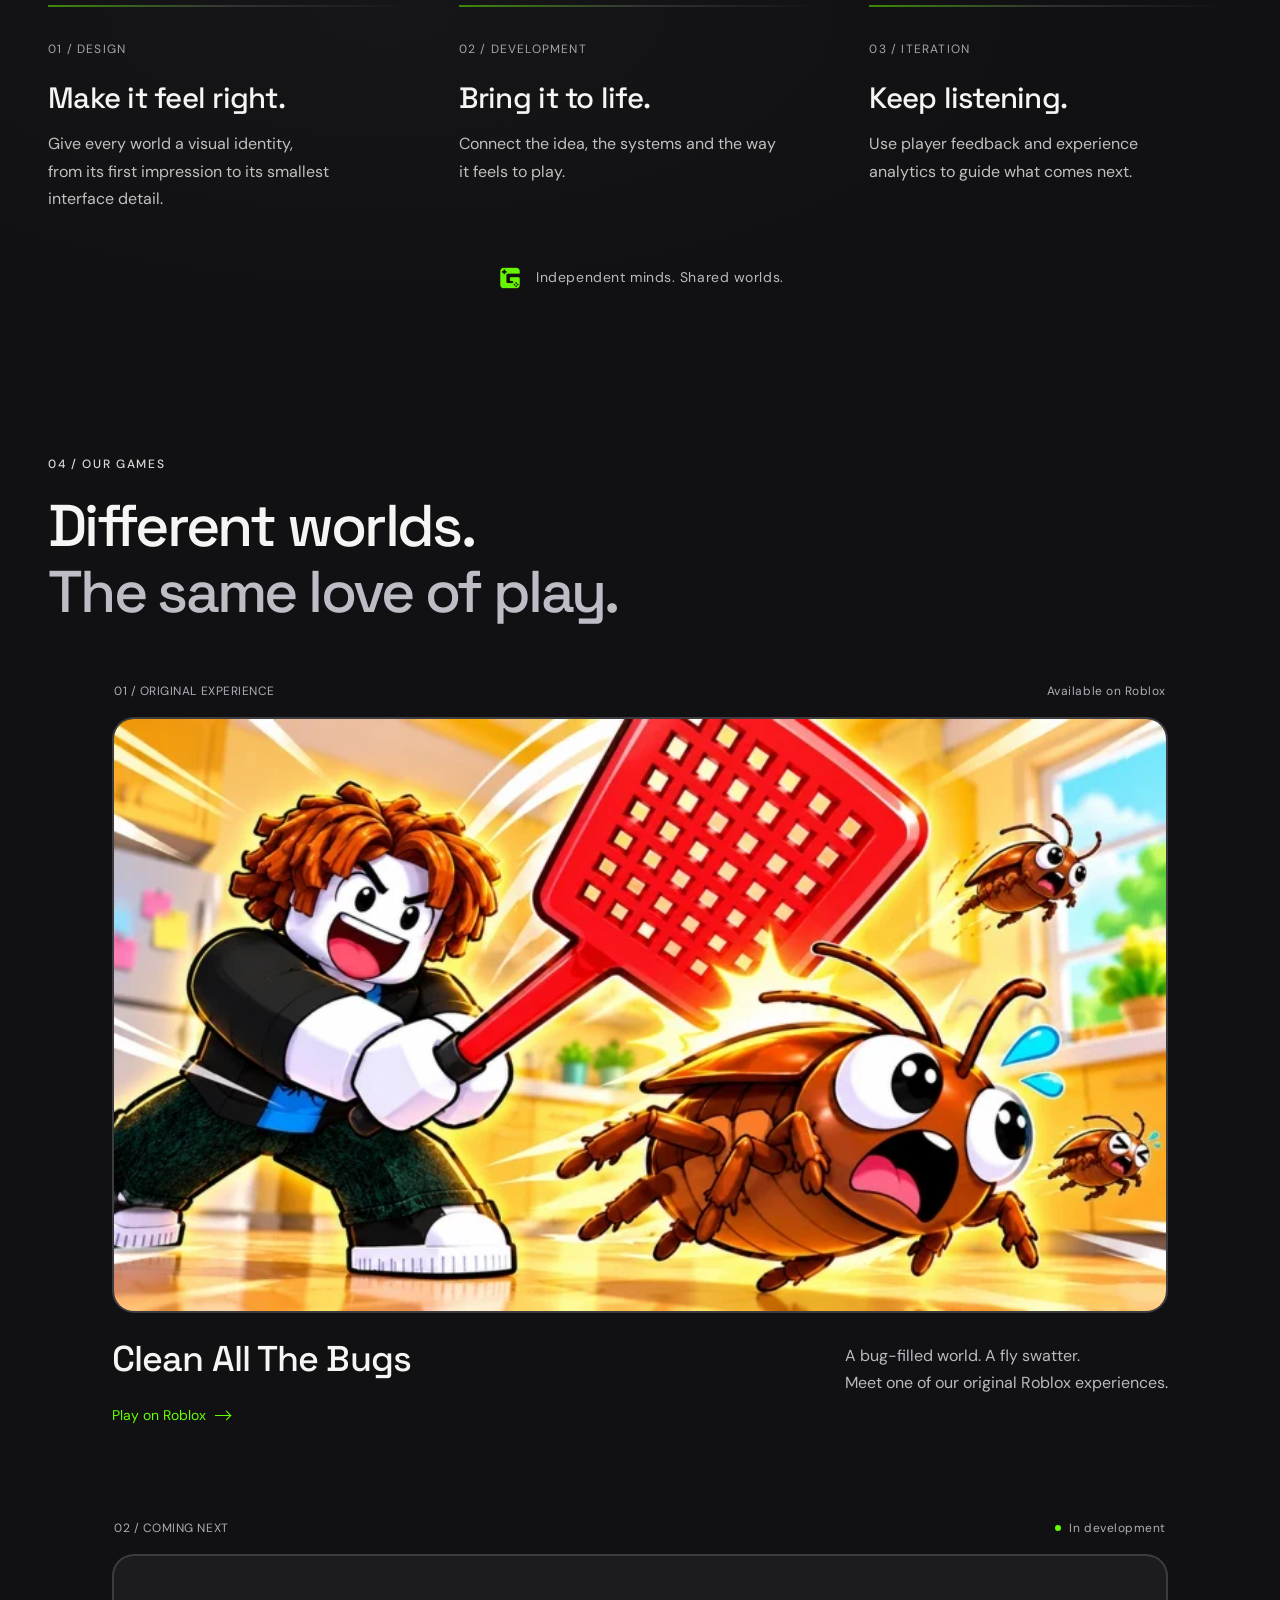
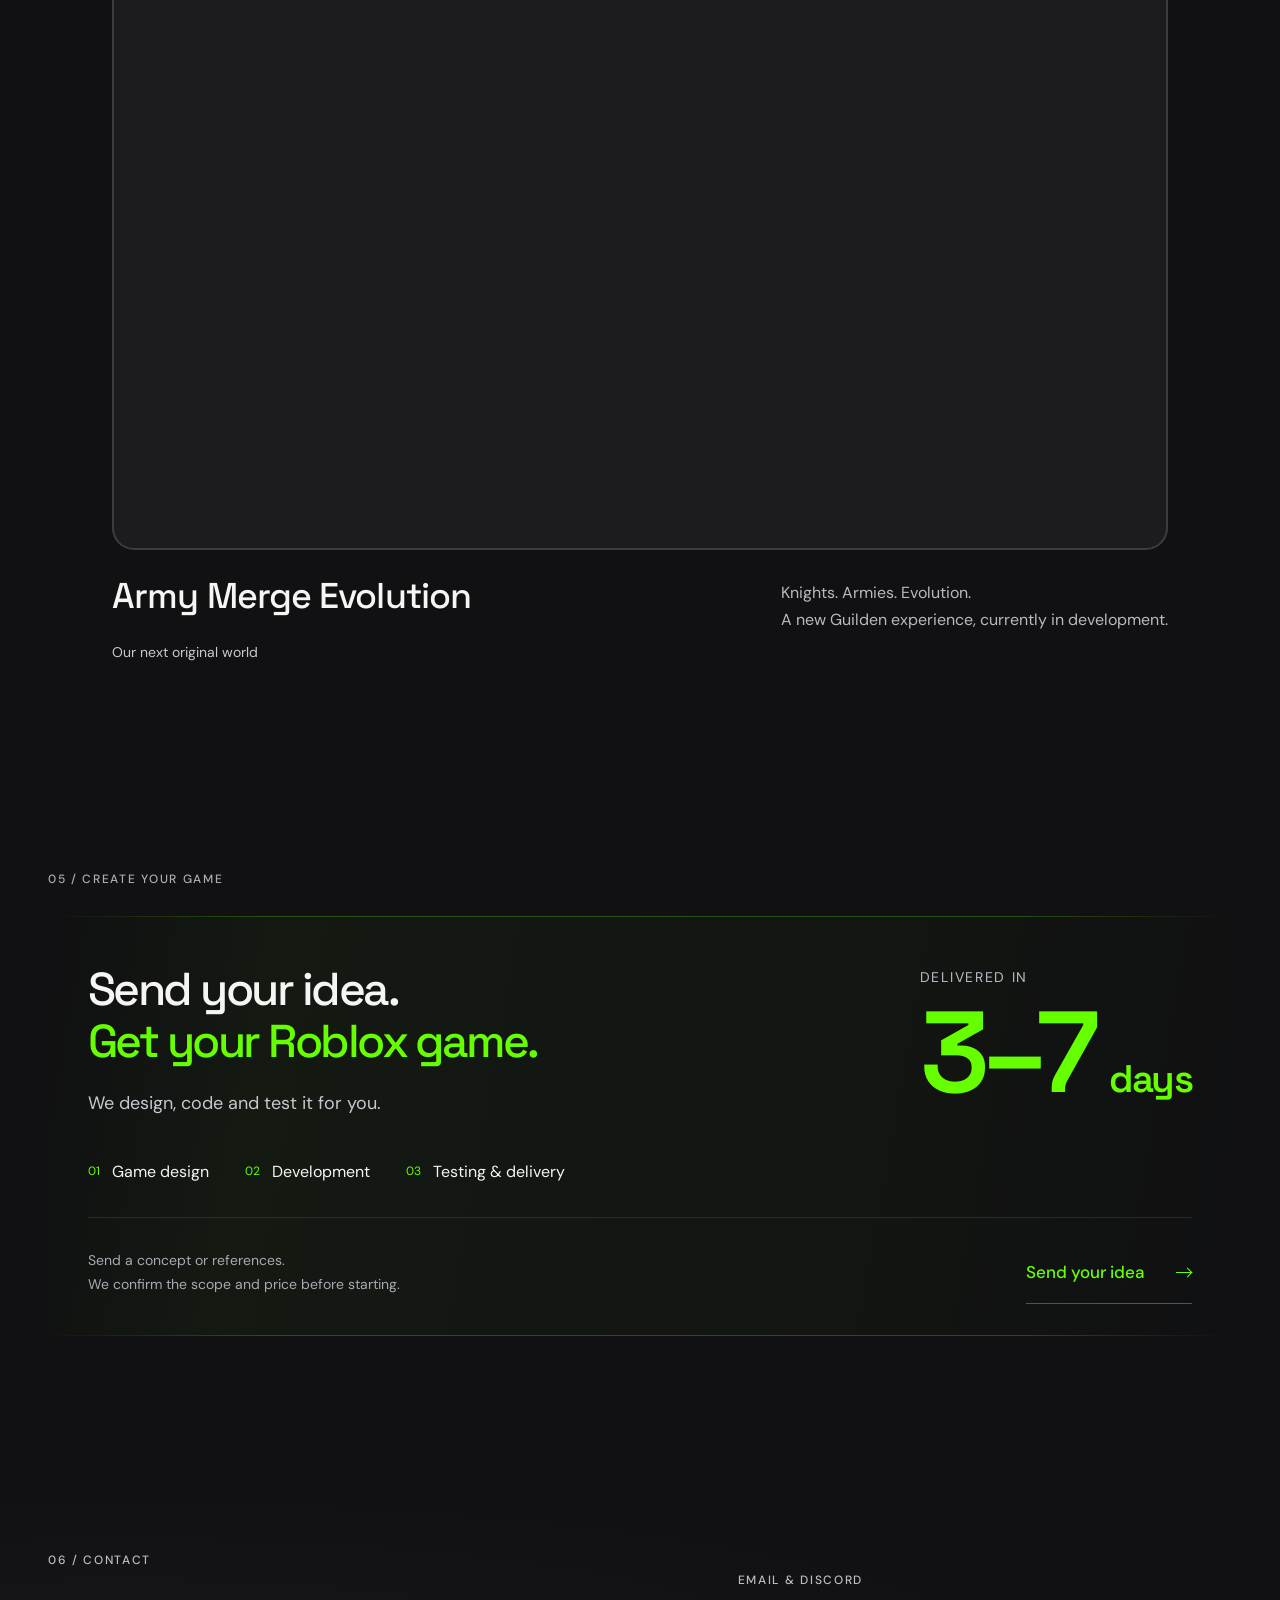
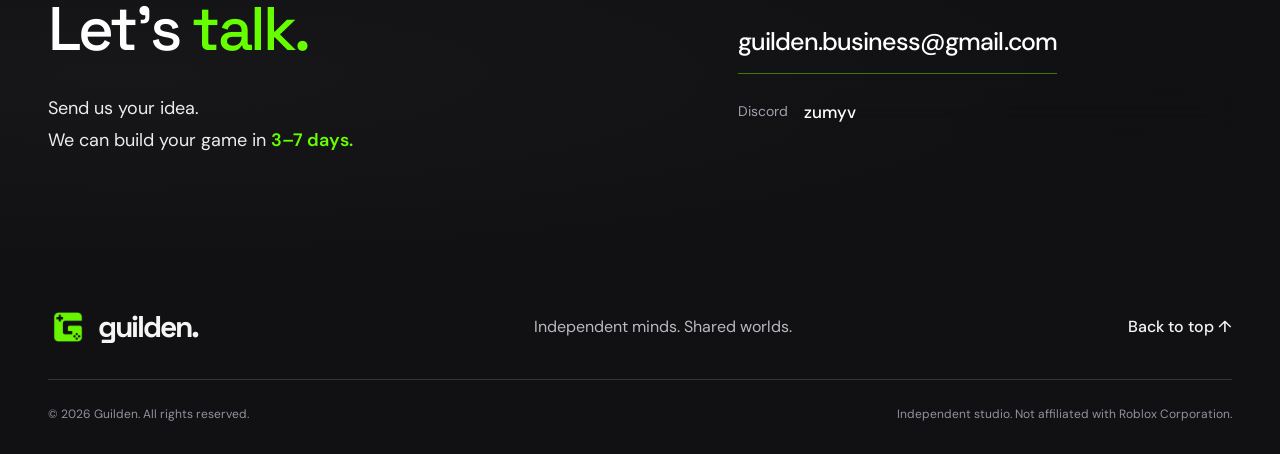
==== commit 21c4efca: "Combine analytics and upgrades into one scroll chapter" ====
--- a/index.html
+++ b/index.html
@@ -38,7 +38,7 @@
       <a class="brand" href="#top" aria-label="Guilden, back to top"><img src="assets/guilden-mark-small.png" width="38" height="38" alt=""><span>guilden<span class="brand__period">.</span></span></a>
       <button class="menu-toggle" type="button" aria-expanded="false" aria-controls="main-menu" data-menu-toggle><span data-menu-label>Menu</span><span class="menu-toggle__icon" aria-hidden="true"></span></button>
       <nav class="site-nav" id="main-menu" aria-label="Main navigation" data-menu>
-        <a href="#vision">Our approach</a><a href="#growth">Analytics</a><a href="#studio">The studio</a><a href="#games">Our games</a><a href="#create-game">Create Your Game</a><a href="#upgrade-game">Upgrade Your Game</a><a href="#contact">Contact</a>
+        <a href="#vision">Our approach</a><a href="#upgrade-game">Upgrade Your Game</a><a href="#studio">The studio</a><a href="#games">Our games</a><a href="#create-game">Create Your Game</a><a href="#contact">Contact</a>
       </nav>
     </div>
   </header>
@@ -68,9 +68,21 @@
       <div class="world-intro__details"><p>A thumbnail earns a first look.<br>A great experience gives players a reason to stay.</p><div class="world-intro__principles"><div><span>01</span><h3>A clear idea.</h3><p>A world players understand from the first moment.</p></div><div><span>02</span><h3>A distinct identity.</h3><p>Art, environments and interfaces that belong together.</p></div><div><span>03</span><h3>Room to grow.</h3><p>Listen to players. Learn. Make the next iteration count.</p></div></div></div>
     </section>
     </div>
+    <section class="upgrade-chapter" id="upgrade-game" aria-labelledby="upgrade-game-title">
+    <div class="section container service-chapter">
+      <p class="eyebrow create-label">02 / Upgrade Your Game</p>
+      <h2 id="upgrade-game-title" class="upgrade-direct-title">Your game.<br><span class="accent">Here’s what we improve.</span></h2>
+      <div class="upgrade-actions">
+        <article><span class="upgrade-actions__goal">01 / RETENTION</span><h3>Rework<br>the tutorial.</h3><p>Help new players get started.</p></article>
+        <article><span class="upgrade-actions__goal">02 / PLAYTIME</span><h3>Improve<br>progression.</h3><p>Better pacing, goals and rewards.</p></article>
+        <article><span class="upgrade-actions__goal">03 / REVENUE</span><h3>Rebuild<br>shop &amp; offers.</h3><p>Clearer value. Easier purchases.</p></article>
+        <article><span class="upgrade-actions__goal">04 / VISUALS</span><h3>Refresh<br>UI &amp; maps.</h3><p>A more polished game.</p></article>
+      </div>
+      <div class="upgrade-deal"><div><span class="eyebrow">Choose your partnership</span><p>Fixed payment <span>or</span> revenue share.</p><small>Scope and percentage agreed together.</small></div><a class="service-contact-link" href="#contact">Send your game<span class="link-arrow" aria-hidden="true"></span></a></div>
+    </div>
     <section class="growth-section" id="growth" aria-labelledby="growth-title">
       <div class="growth-stage container">
-        <div class="growth-heading"><div><p class="eyebrow">02 / The next level</p><h2 id="growth-title">Your game.<br><span>Built to grow.</span></h2></div><p>We improve existing Roblox games.<br>Fixed fee or a share of your game revenue.</p></div>
+        <div class="growth-heading"><div><p class="eyebrow">Upgrade / Experience analytics</p><h2 id="growth-title">Your game.<br><span>Built to grow.</span></h2></div><p>We improve existing Roblox games.<br>Fixed fee or a share of your game revenue.</p></div>
         <div class="analytics" aria-label="Illustrative Roblox experience analytics">
           <div class="analytics__header"><div class="analytics__identity"><span class="roblox-glyph" aria-hidden="true"></span><div><span class="analytics__breadcrumb">Roblox / Creator analytics</span><h3>Experience overview</h3></div></div><span class="demo-label">Illustrative data</span></div>
           <div class="analytics__body"><div class="analytics__main">
@@ -94,7 +106,7 @@
     </section>
     <section class="revenue-section" aria-labelledby="revenue-title" data-revenue-scene>
       <div class="revenue-stage container">
-        <div class="revenue-heading"><div><p class="eyebrow">With Guilden / Built to evolve</p><h2 id="revenue-title">Your next chapter.<br><span class="accent">Built with Guilden.</span></h2></div><p>Better retention, playtime and monetization.<br>We work on your game for a fixed fee or revenue share.</p></div>
+        <div class="revenue-heading"><div><p class="eyebrow">Upgrade / Monetization</p><h2 id="revenue-title">Your next chapter.<br><span class="accent">Built with Guilden.</span></h2></div><p>Better retention, playtime and monetization.<br>We work on your game for a fixed fee or revenue share.</p></div>
         <div class="revenue-panel">
           <div class="revenue-panel__header"><div><span class="analytics__breadcrumb"><span class="roblox-glyph" aria-hidden="true"></span> Roblox / Monetization</span><h3>Average revenue per paying user <span>(ARPPU)</span></h3><p>7 day moving average</p></div><span class="demo-label">Illustrative data</span></div>
           <div class="revenue-reading"><div><span>ARPPU · Robux</span><strong><span data-revenue-value>17.36</span></strong></div><span class="revenue-status" data-revenue-status>Room to grow</span></div>
@@ -114,6 +126,7 @@
         </div>
         <div class="growth-chapters"><div data-growth-chapter><span>01</span><p>Understand<br><strong>the players.</strong></p></div><div data-growth-chapter><span>02</span><p>Refine<br><strong>the experience.</strong></p></div><div data-growth-chapter><span>03</span><p>Build<br><strong>what comes next.</strong></p></div></div>
       </div><div class="revenue-runway" aria-hidden="true"></div>
+    </section>
     </section>
     <section class="studio-section studio-section--new" id="studio" aria-labelledby="studio-title">
       <div class="container studio-editorial">
@@ -149,18 +162,8 @@
         <div class="create-offer__bottom"><p>Send a concept or references.<br>We confirm the scope and price before starting.</p><a class="service-contact-link" href="#contact">Send your idea<span class="link-arrow" aria-hidden="true"></span></a></div>
       </div>
     </section>
-    <section class="section container service-chapter" id="upgrade-game" aria-labelledby="upgrade-game-title">
-      <p class="eyebrow create-label">06 / Upgrade Your Game</p>
-      <h2 id="upgrade-game-title" class="upgrade-direct-title">Your game.<br><span class="accent">Here’s what we improve.</span></h2>
-      <div class="upgrade-actions">
-        <article><span class="upgrade-actions__goal">01 / RETENTION</span><h3>Rework<br>the tutorial.</h3><p>Help new players get started.</p></article>
-        <article><span class="upgrade-actions__goal">02 / PLAYTIME</span><h3>Improve<br>progression.</h3><p>Better pacing, goals and rewards.</p></article>
-        <article><span class="upgrade-actions__goal">03 / REVENUE</span><h3>Rebuild<br>shop &amp; offers.</h3><p>Clearer value. Easier purchases.</p></article>
-        <article><span class="upgrade-actions__goal">04 / VISUALS</span><h3>Refresh<br>UI &amp; maps.</h3><p>A more polished game.</p></article>
-      </div>
-      <div class="upgrade-deal"><div><span class="eyebrow">Choose your partnership</span><p>Fixed payment <span>or</span> revenue share.</p><small>Scope and percentage agreed together.</small></div><a class="service-contact-link" href="#contact">Send your game<span class="link-arrow" aria-hidden="true"></span></a></div>
-    </section>
-    <section class="contact-section" id="contact" aria-labelledby="contact-title"><div class="container contact-layout"><div><p class="eyebrow">07 / Contact</p><h2 id="contact-title">Let’s <span>talk.</span></h2><p>Send us your idea.<br>We can build your game in <strong class="contact-speed">3–7 days.</strong></p></div><div class="contact-card"><p class="eyebrow">Email &amp; Discord</p><p data-contact-status><a href="mailto:guilden.business@gmail.com">guilden.business@gmail.com</a><br>Discord: zumyv</p><ul class="contact-links" data-contact-links hidden></ul></div></div></section>
+
+    <section class="contact-section" id="contact" aria-labelledby="contact-title"><div class="container contact-layout"><div><p class="eyebrow">06 / Contact</p><h2 id="contact-title">Let’s <span>talk.</span></h2><p>Send us your idea.<br>We can build your game in <strong class="contact-speed">3–7 days.</strong></p></div><div class="contact-card"><p class="eyebrow">Email &amp; Discord</p><p data-contact-status><a href="mailto:guilden.business@gmail.com">guilden.business@gmail.com</a><br>Discord: zumyv</p><ul class="contact-links" data-contact-links hidden></ul></div></div></section>
   </main>
   <footer class="site-footer container"><div class="footer-top"><a class="brand" href="#top" aria-label="Guilden, back to top"><img src="assets/guilden-mark-small.png" width="38" height="38" alt=""><span>guilden.</span></a><p>Independent minds. Shared worlds.</p><a class="text-link" href="#top">Back to top ↑</a></div><div class="footer-bottom"><p>© <span data-year>2026</span> Guilden. All rights reserved.</p><p>Independent studio. Not affiliated with Roblox Corporation.</p></div></footer>
   <script src="js/site.config.js"></script><script src="js/app.js" defer></script><script src="js/motion.js" defer></script><script src="js/story.js" defer></script>
--- a/css/refinement.css
+++ b/css/refinement.css
@@ -273,3 +273,5 @@
   .upgrade-deal { flex-direction: column; align-items: flex-start; gap: 20px; }
   .upgrade-deal p { font-size: 25px; }
 }
+
+.upgrade-chapter>.service-chapter { padding-bottom: clamp(48px,6vw,80px); }
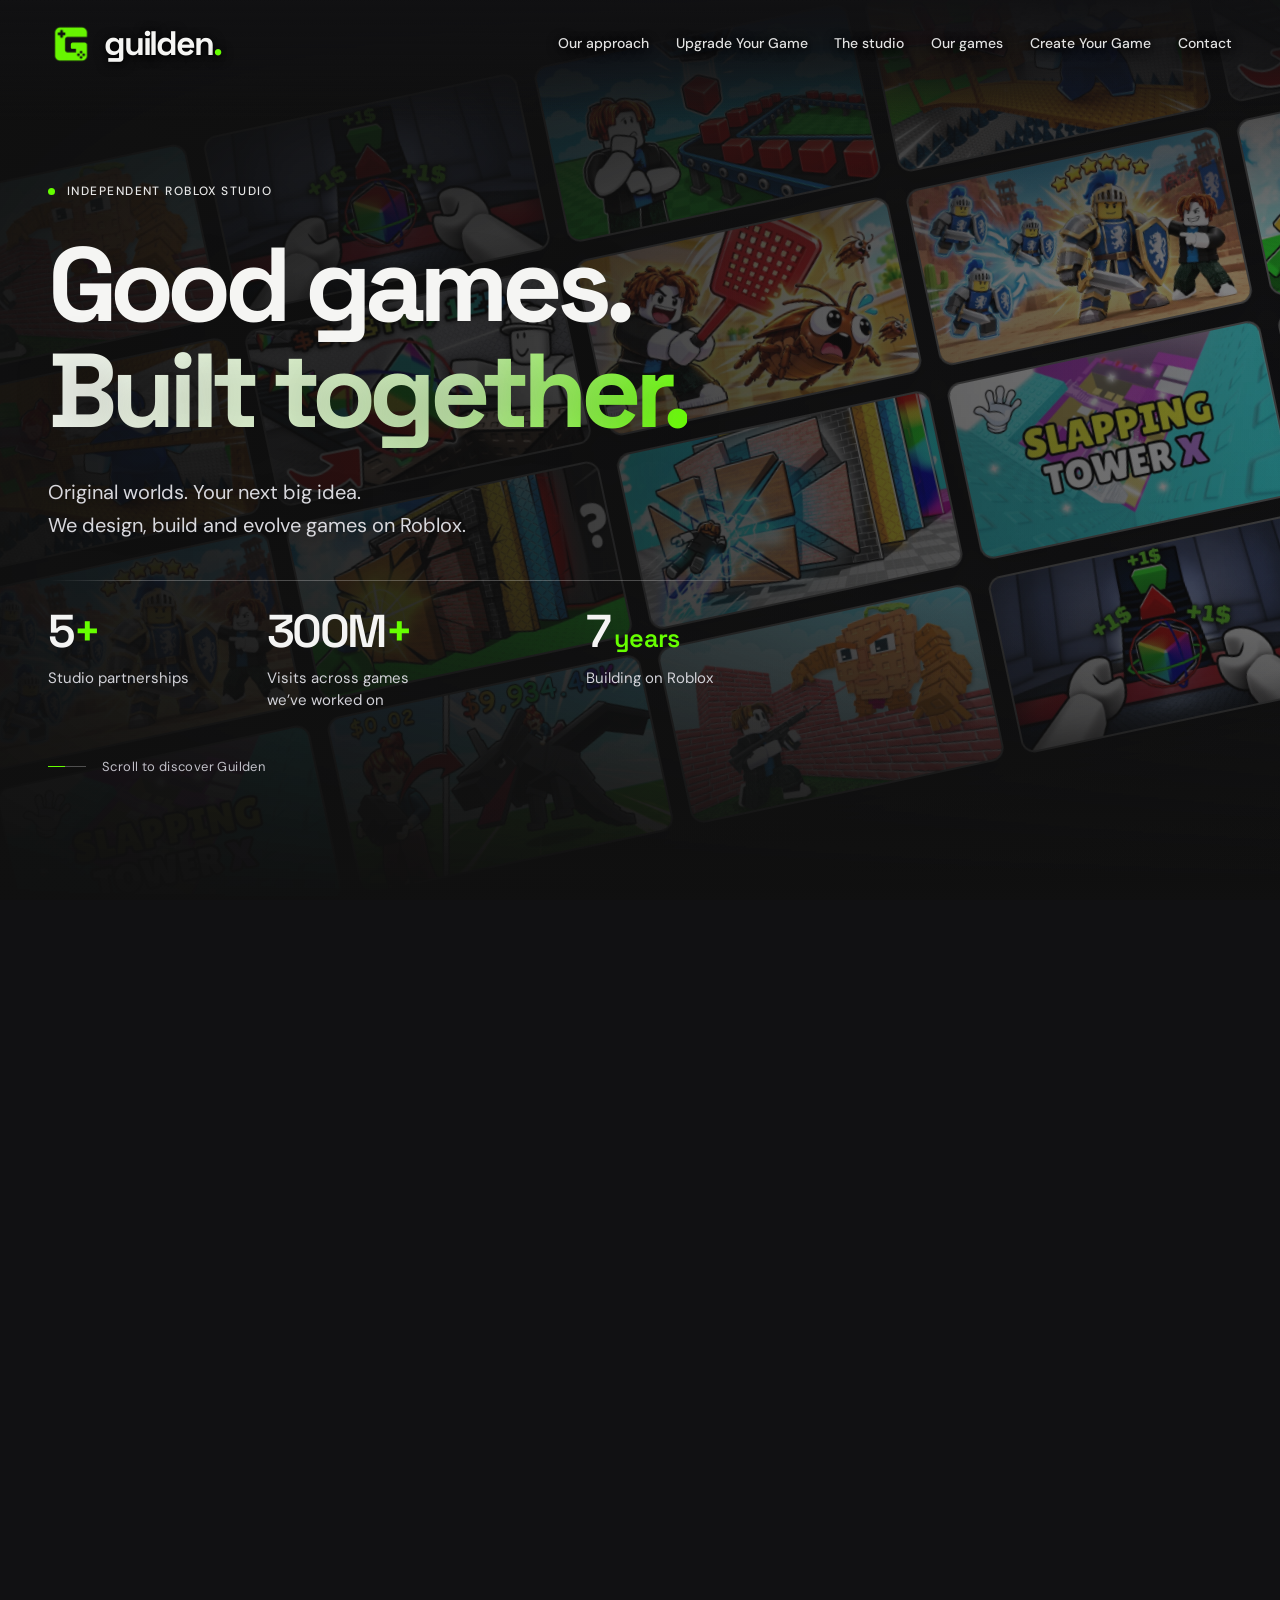
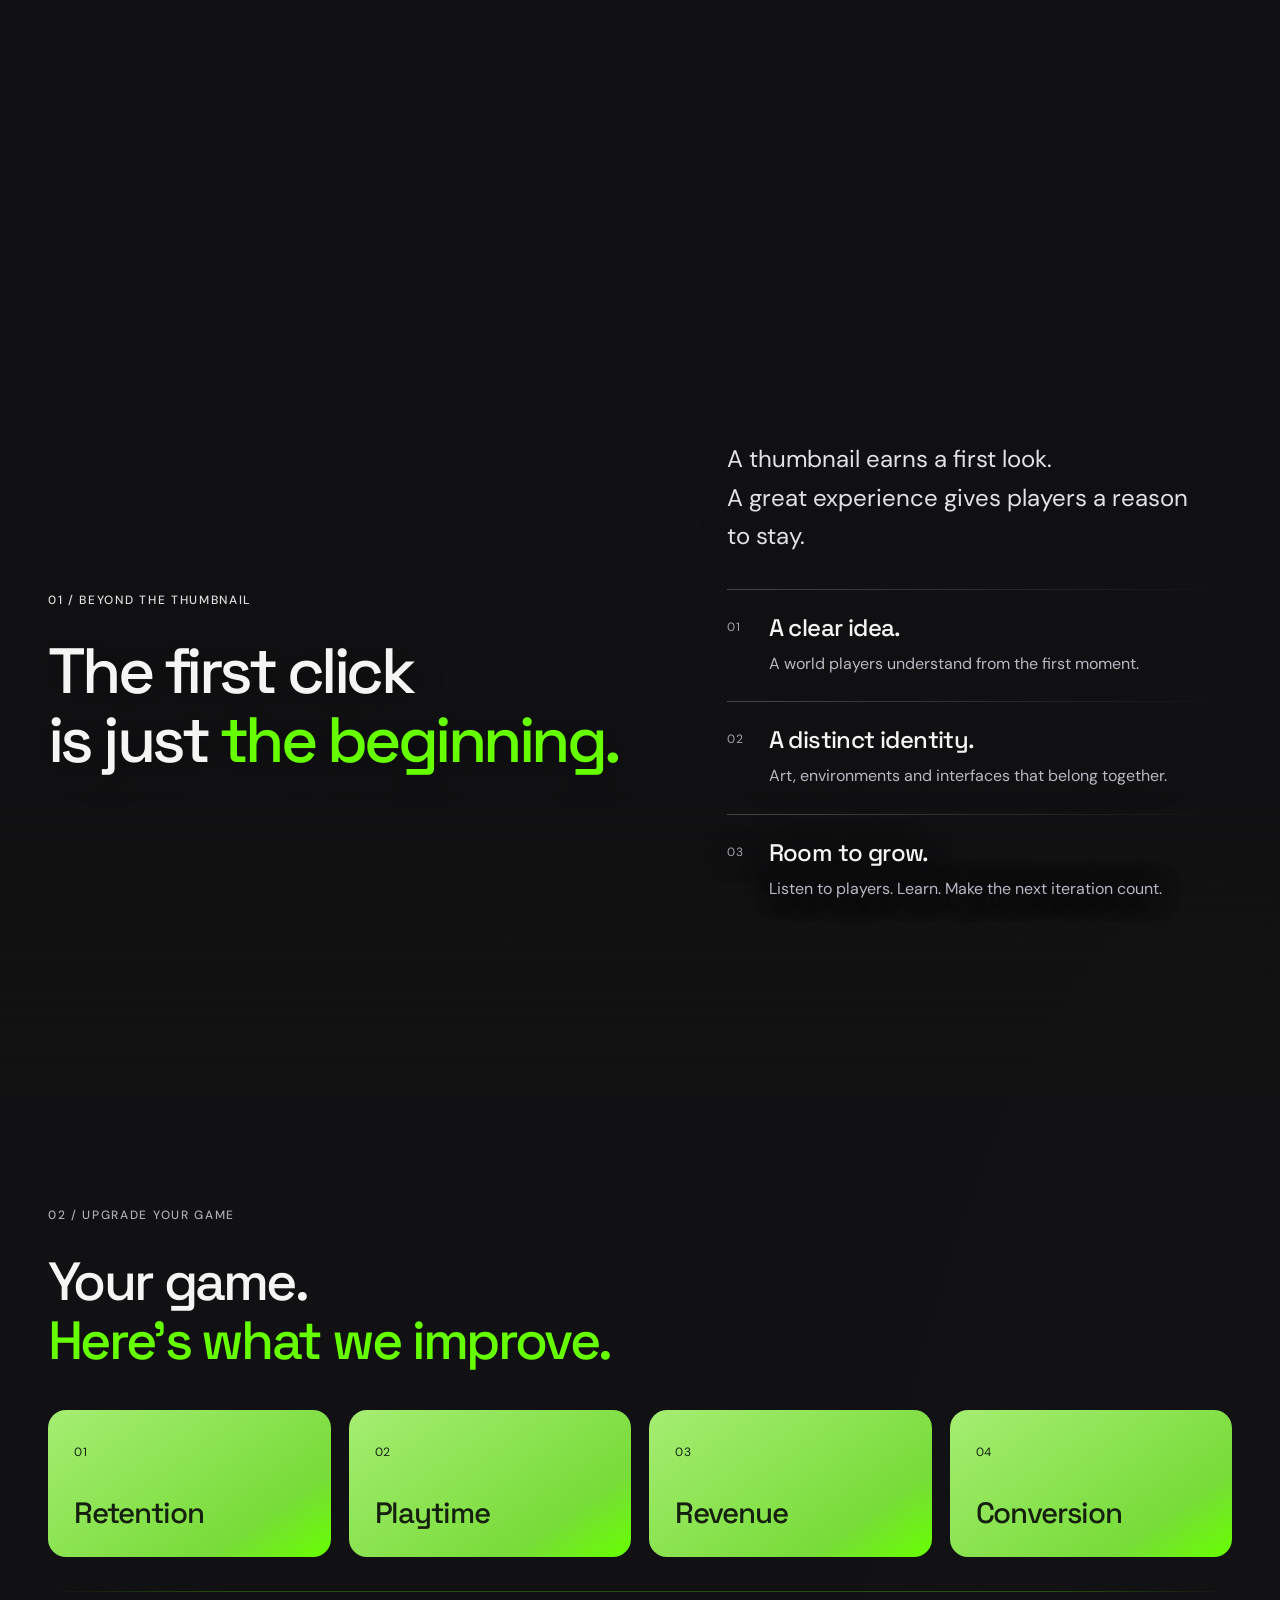
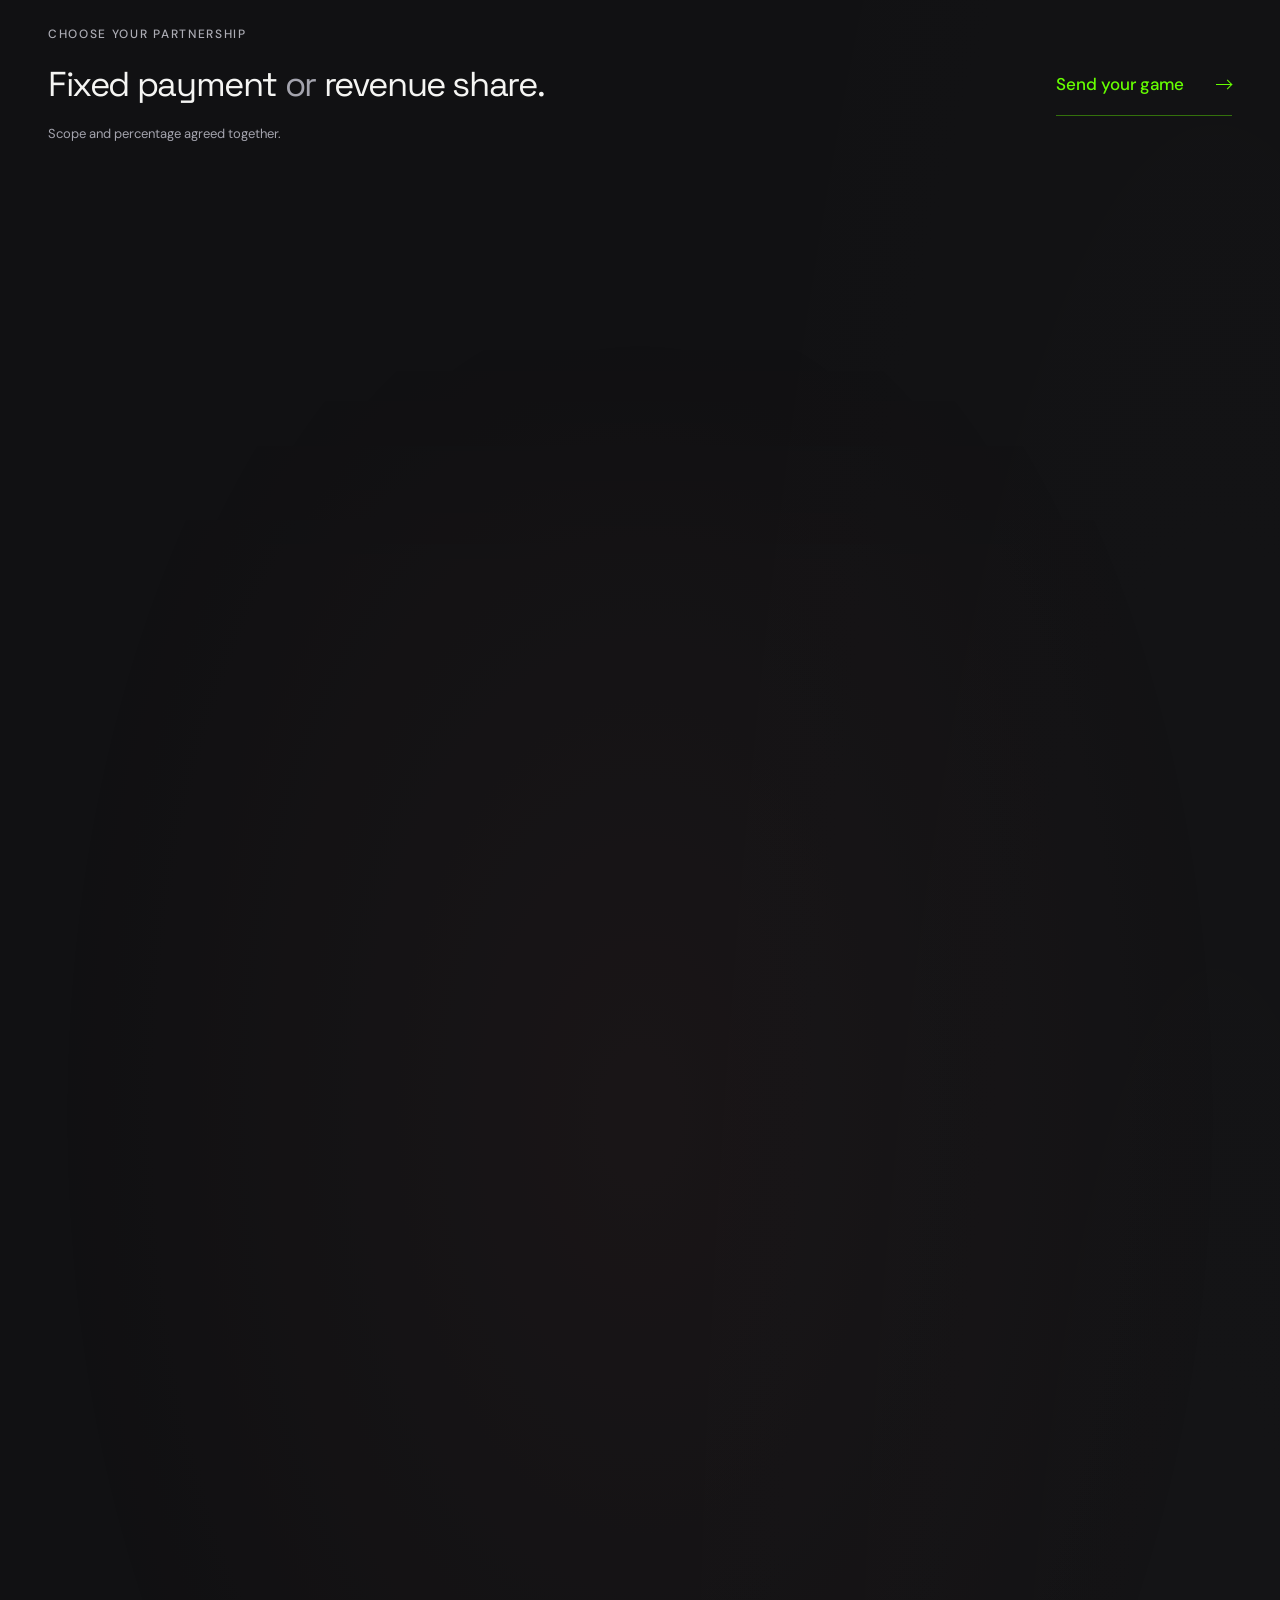
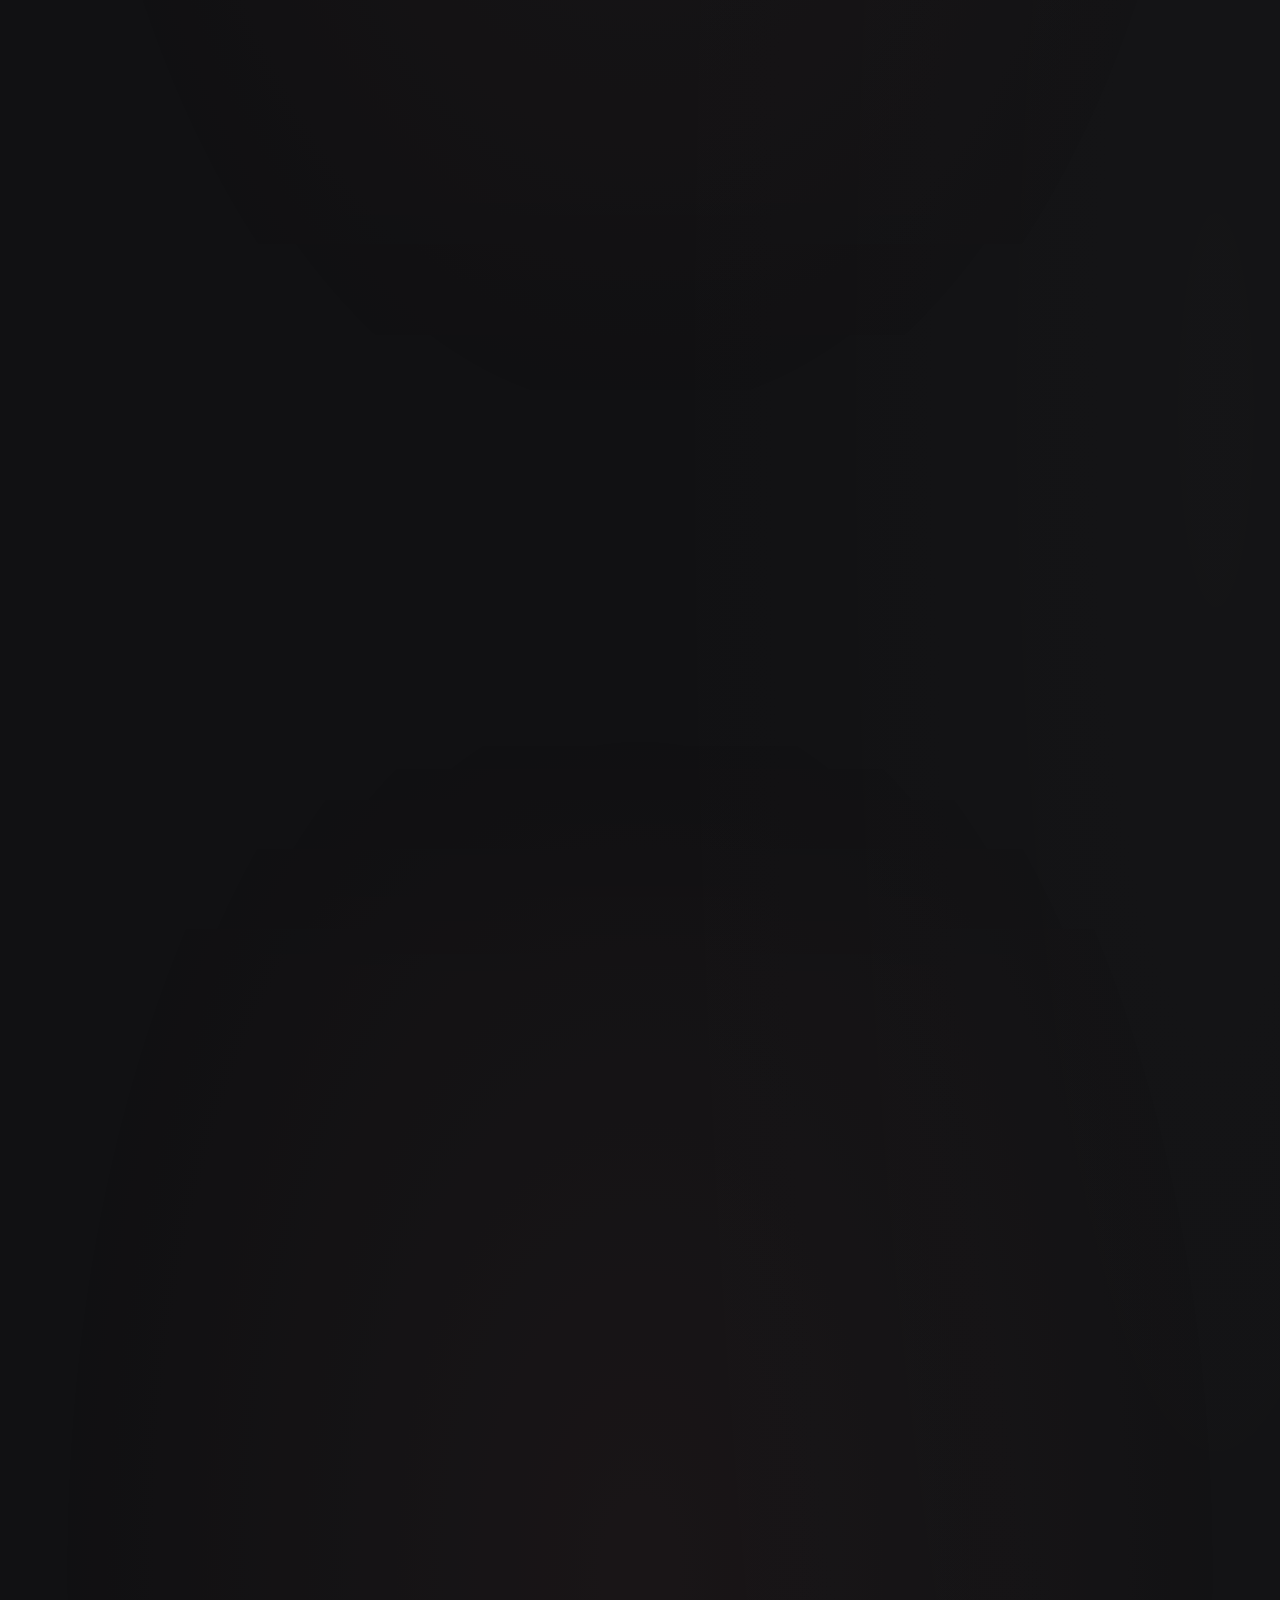
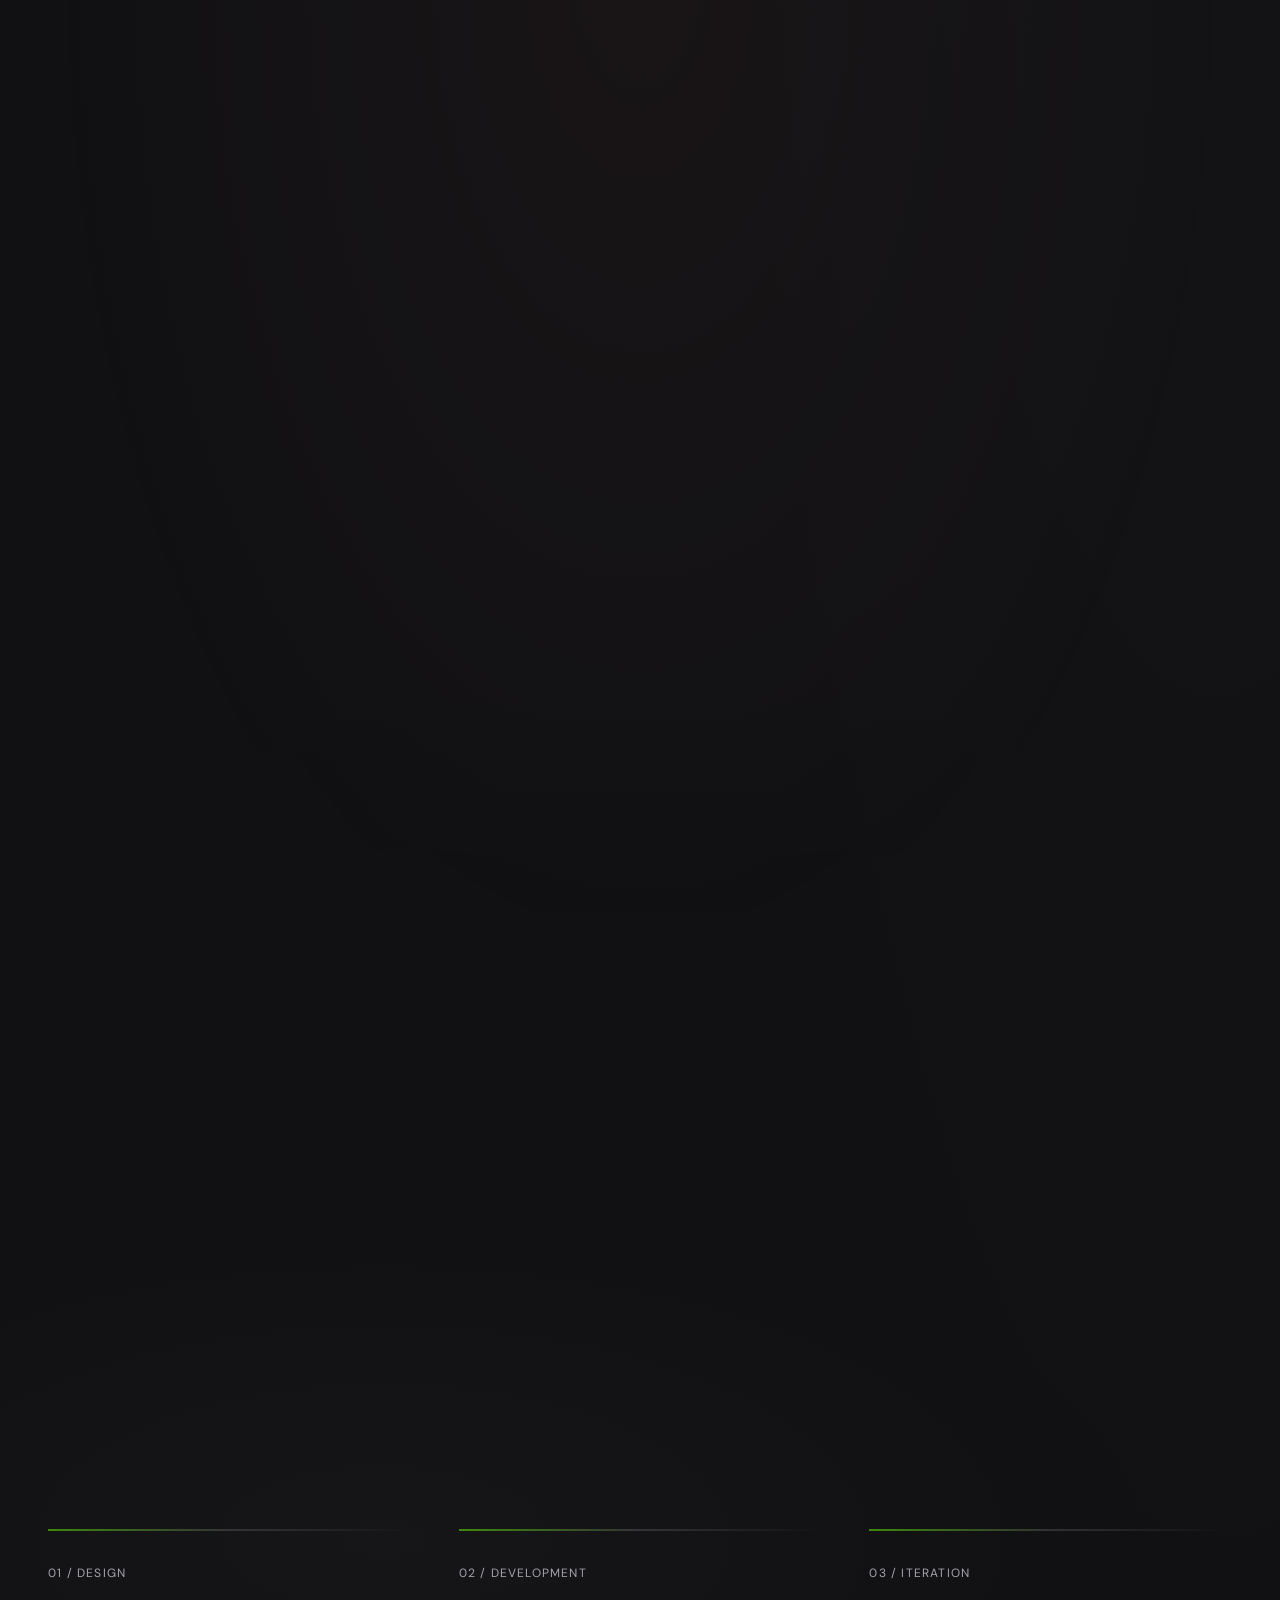
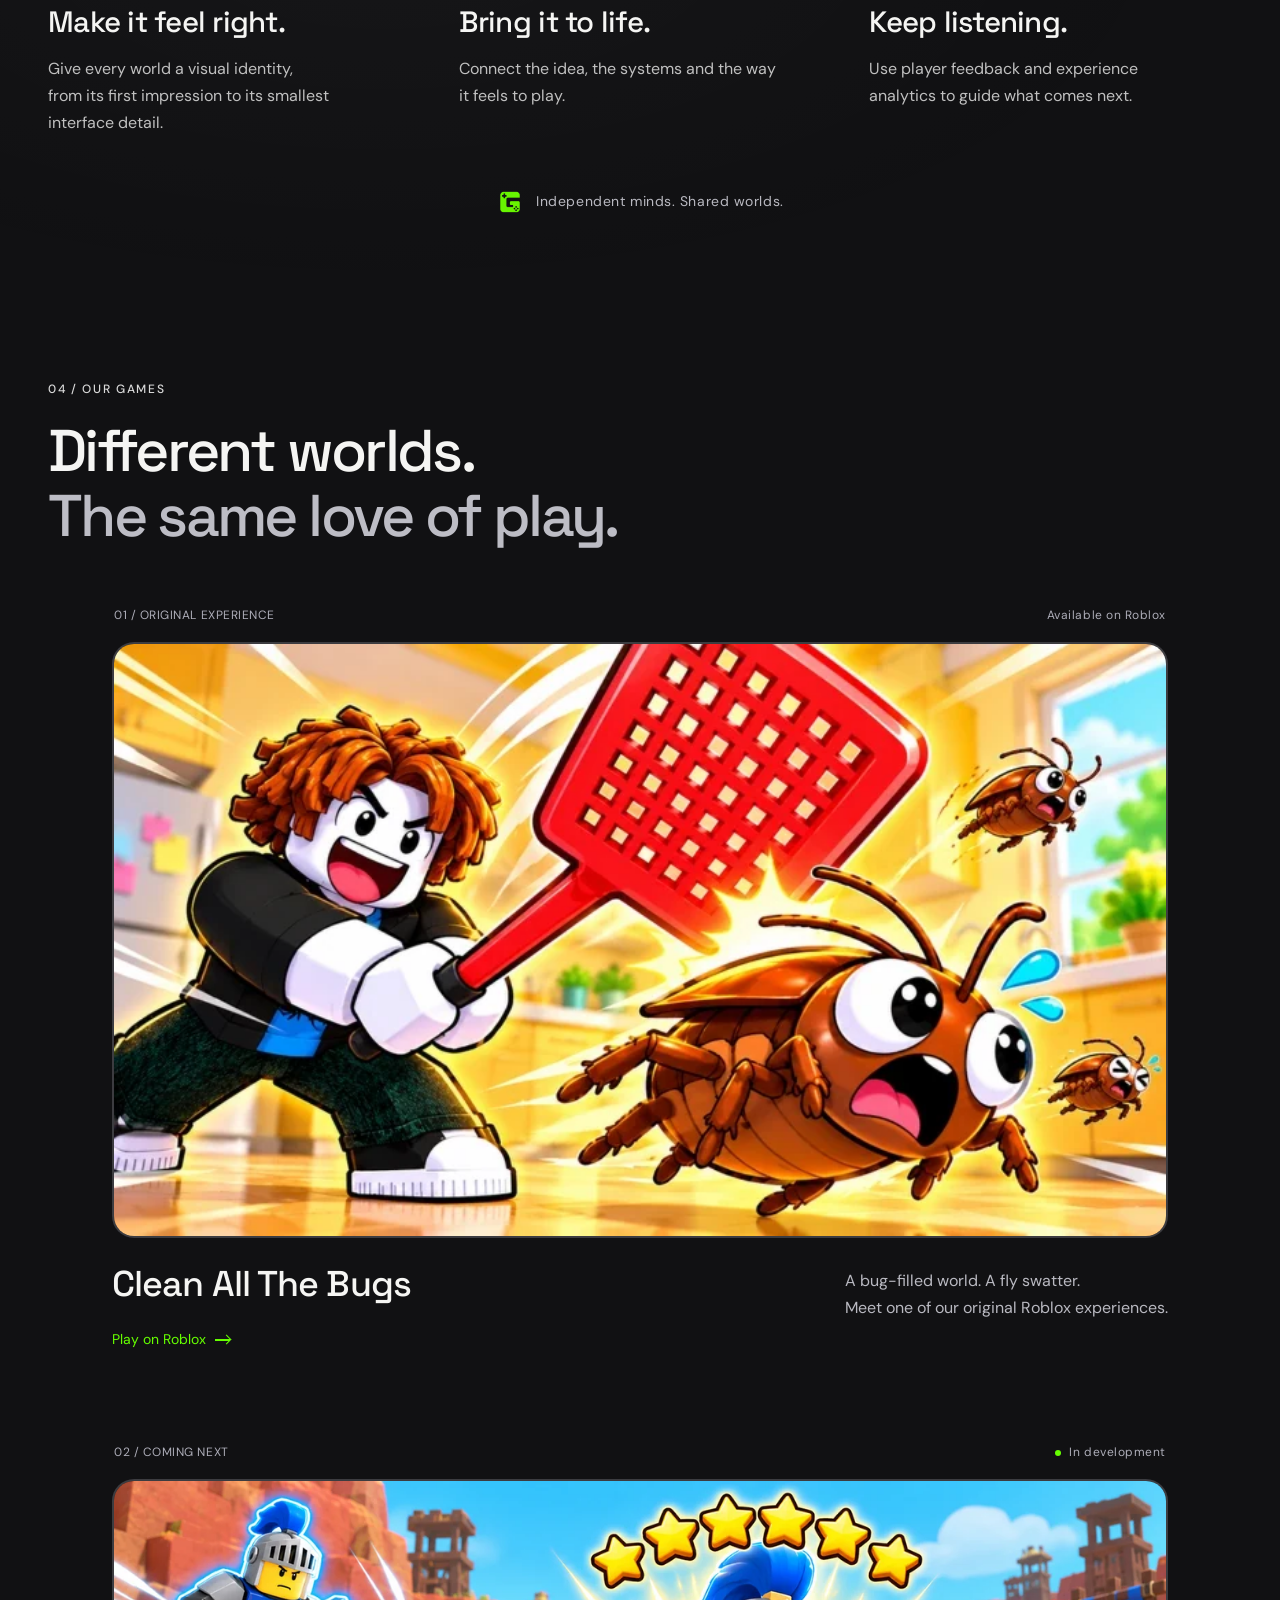
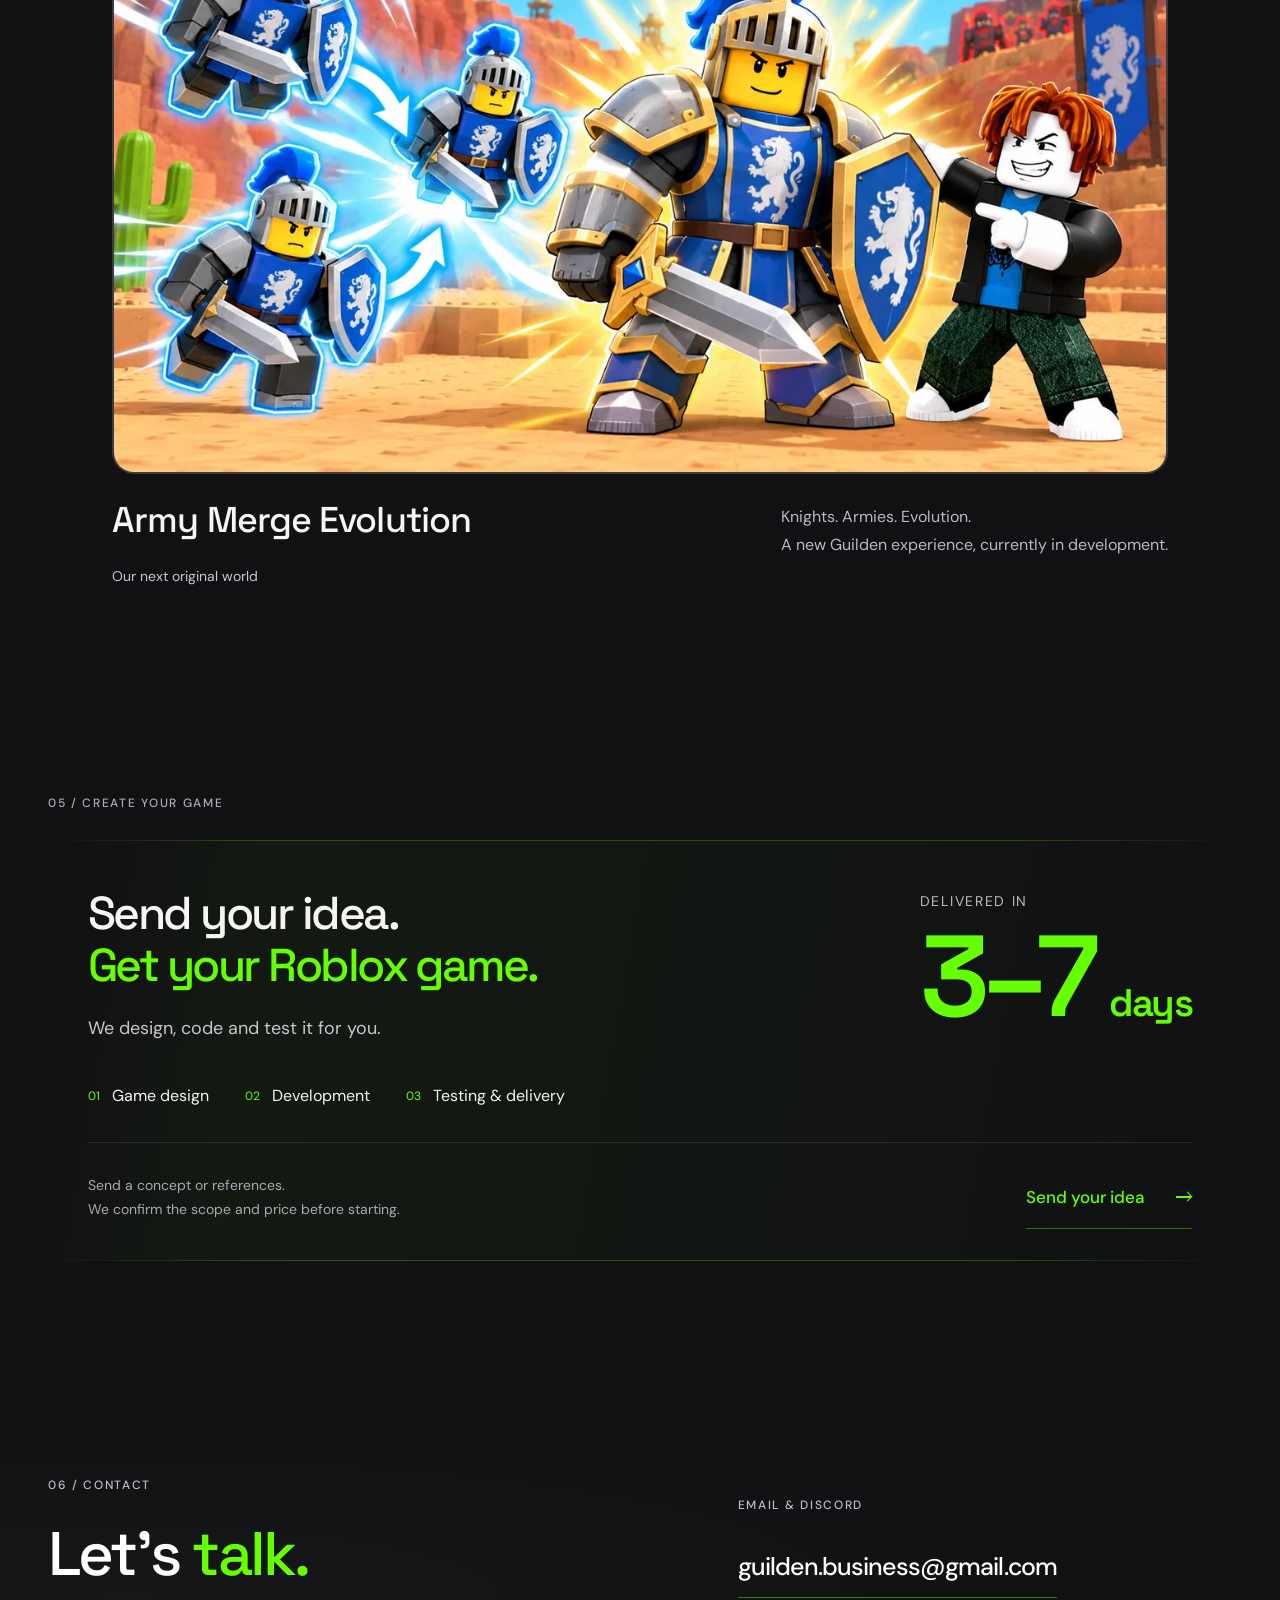
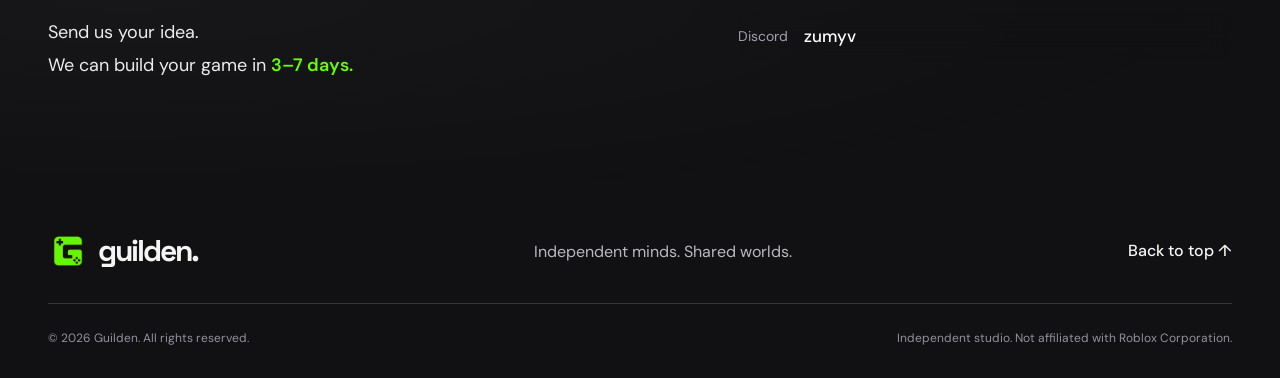
==== commit 4f9917eb: "Simplify upgrade cards to headline performance metrics" ====
--- a/index.html
+++ b/index.html
@@ -73,10 +73,10 @@
       <p class="eyebrow create-label">02 / Upgrade Your Game</p>
       <h2 id="upgrade-game-title" class="upgrade-direct-title">Your game.<br><span class="accent">Here’s what we improve.</span></h2>
       <div class="upgrade-actions">
-        <article><span class="upgrade-actions__goal">01 / RETENTION</span><h3>Rework<br>the tutorial.</h3><p>Help new players get started.</p></article>
-        <article><span class="upgrade-actions__goal">02 / PLAYTIME</span><h3>Improve<br>progression.</h3><p>Better pacing, goals and rewards.</p></article>
-        <article><span class="upgrade-actions__goal">03 / REVENUE</span><h3>Rebuild<br>shop &amp; offers.</h3><p>Clearer value. Easier purchases.</p></article>
-        <article><span class="upgrade-actions__goal">04 / VISUALS</span><h3>Refresh<br>UI &amp; maps.</h3><p>A more polished game.</p></article>
+        <article><span class="upgrade-actions__goal">01</span><h3>Retention</h3></article>
+        <article><span class="upgrade-actions__goal">02</span><h3>Playtime</h3></article>
+        <article><span class="upgrade-actions__goal">03</span><h3>Revenue</h3></article>
+        <article><span class="upgrade-actions__goal">04</span><h3>Conversion</h3></article>
       </div>
       <div class="upgrade-deal"><div><span class="eyebrow">Choose your partnership</span><p>Fixed payment <span>or</span> revenue share.</p><small>Scope and percentage agreed together.</small></div><a class="service-contact-link" href="#contact">Send your game<span class="link-arrow" aria-hidden="true"></span></a></div>
     </div>
@@ -169,3 +169,4 @@
   <script src="js/site.config.js"></script><script src="js/app.js" defer></script><script src="js/motion.js" defer></script><script src="js/story.js" defer></script>
 </body>
 </html>
+
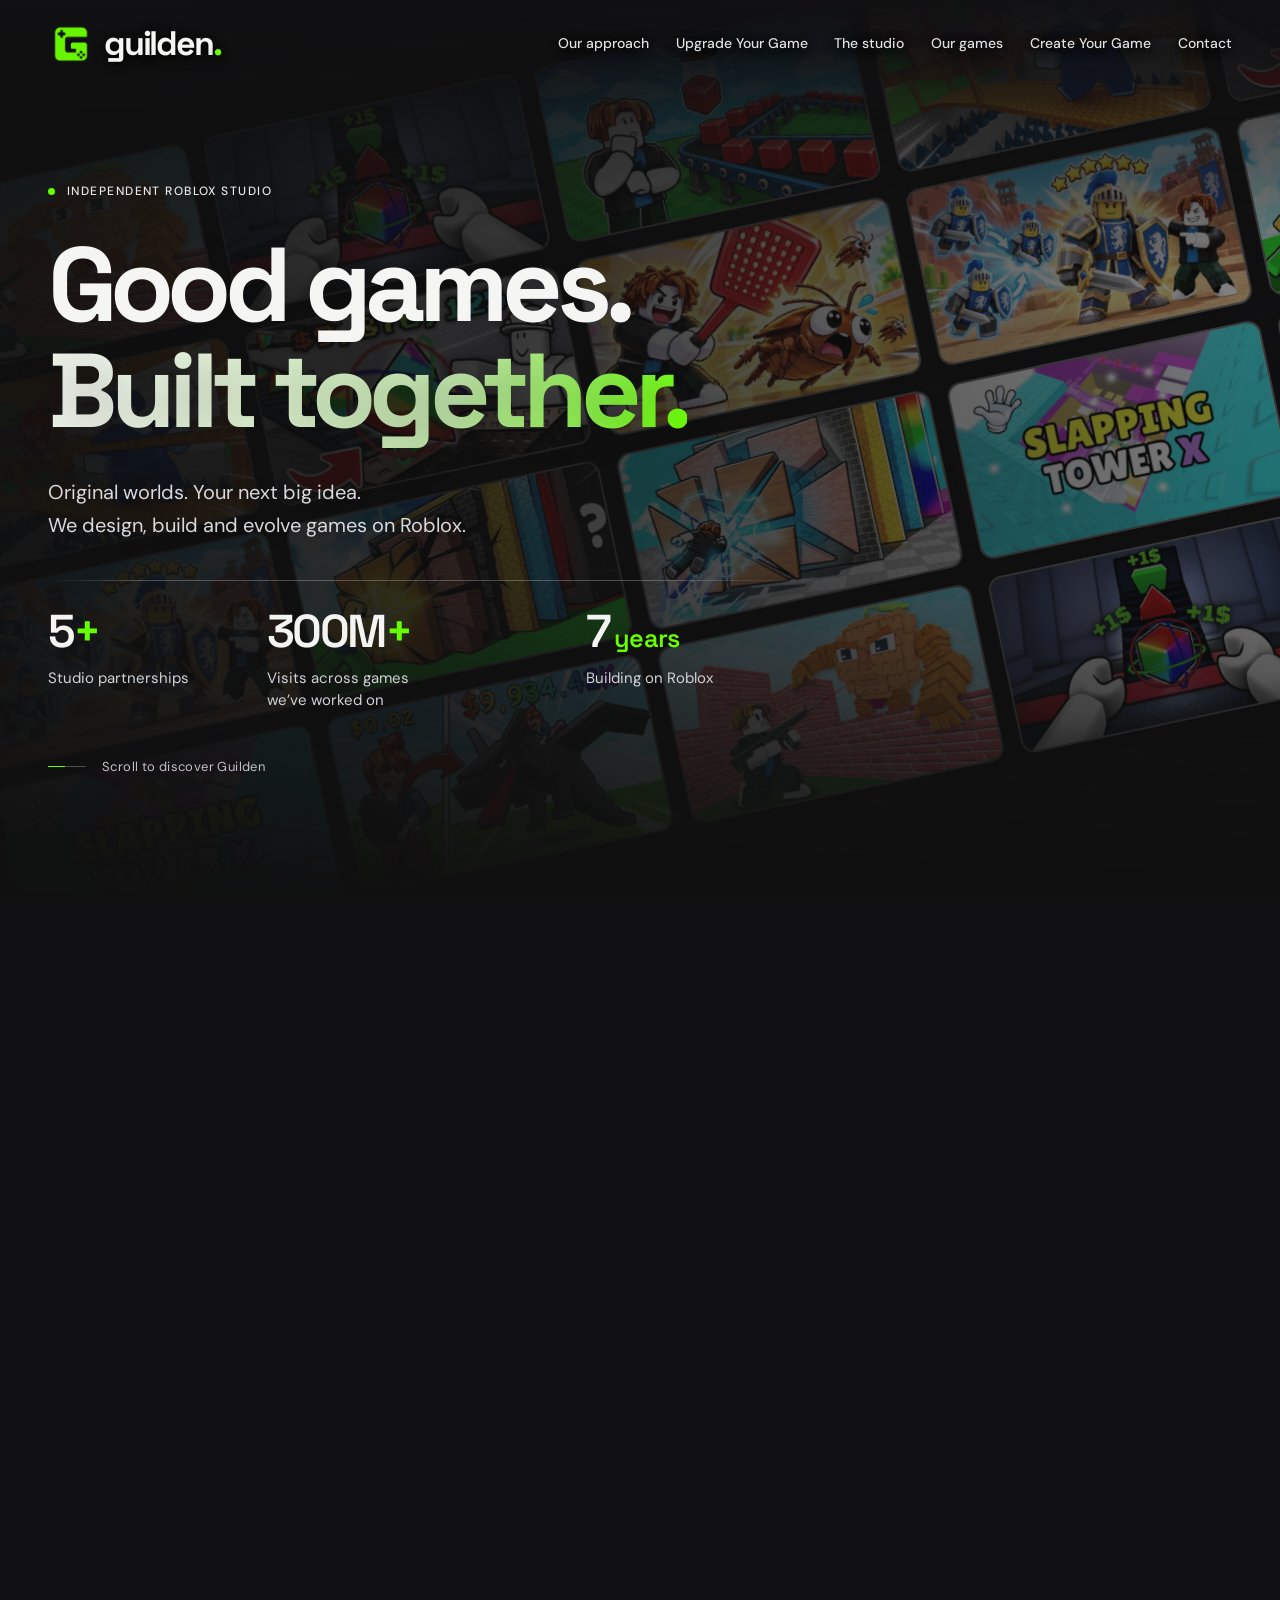
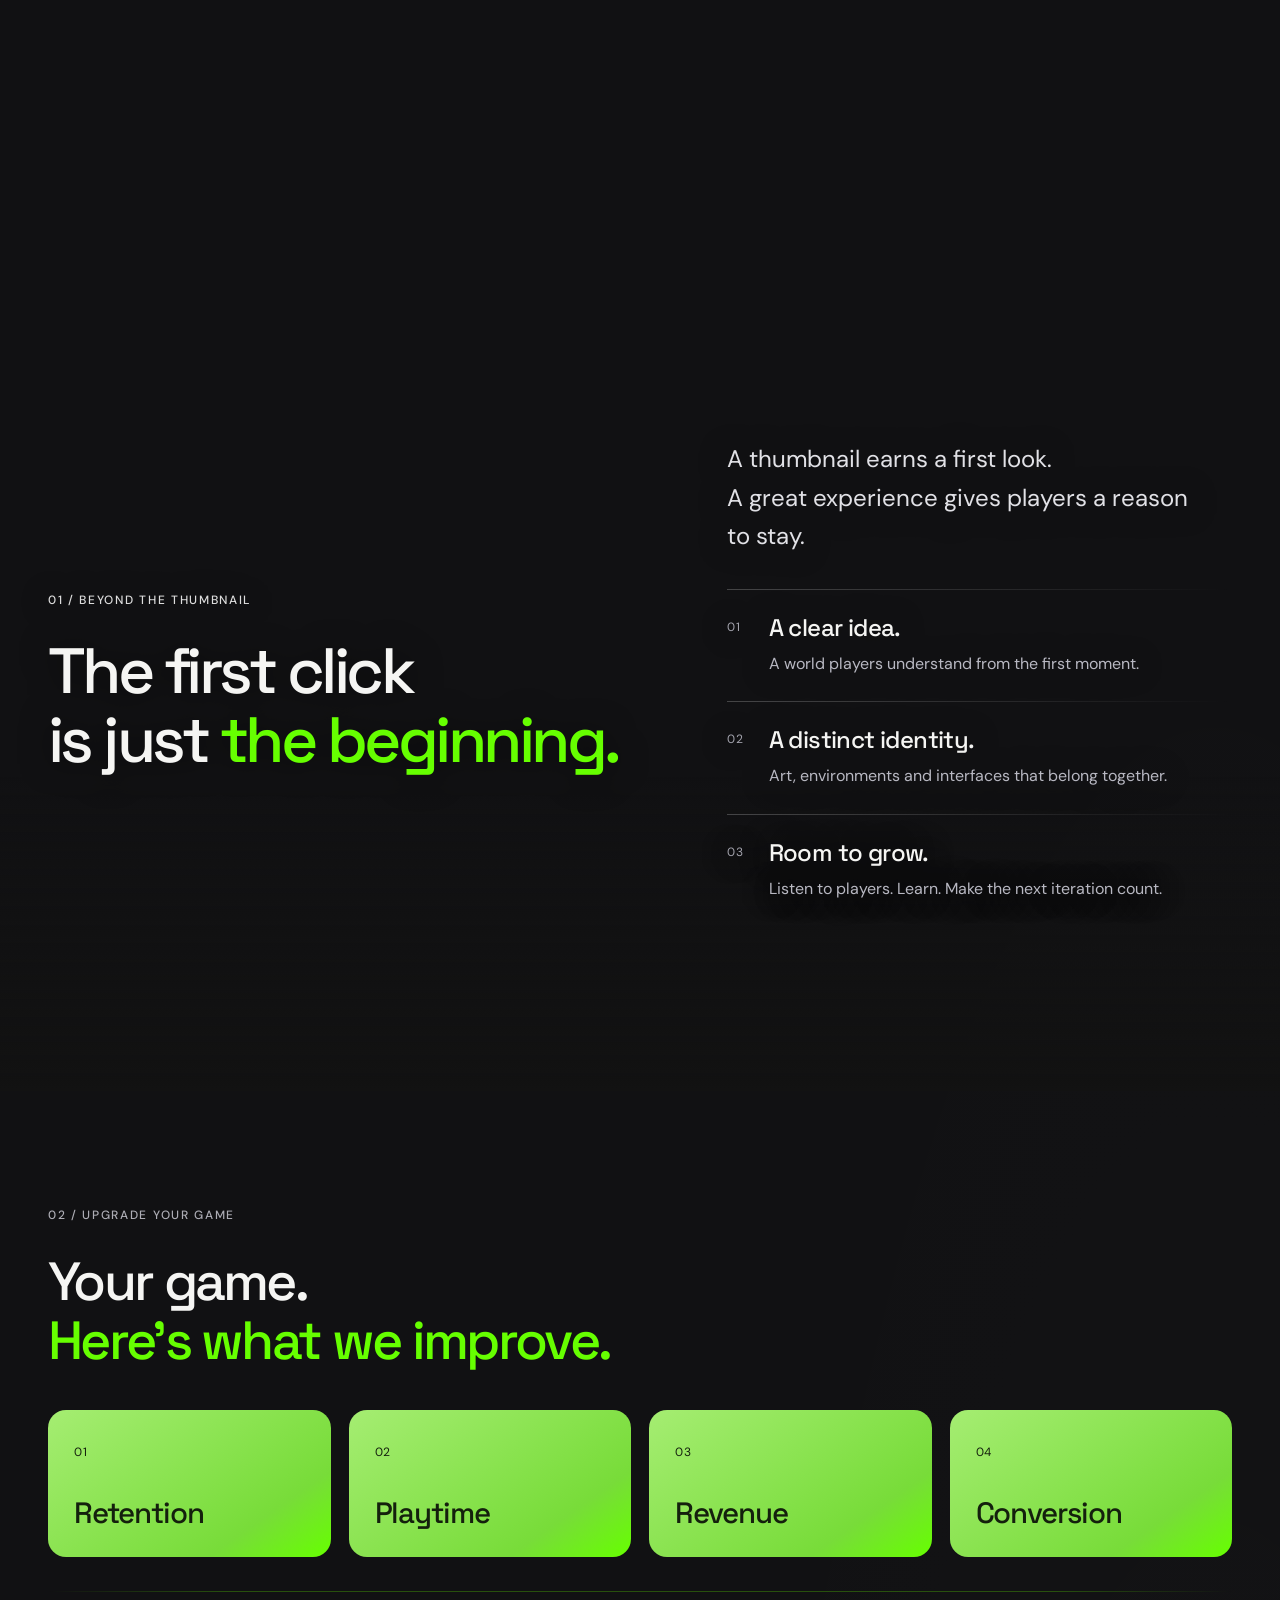
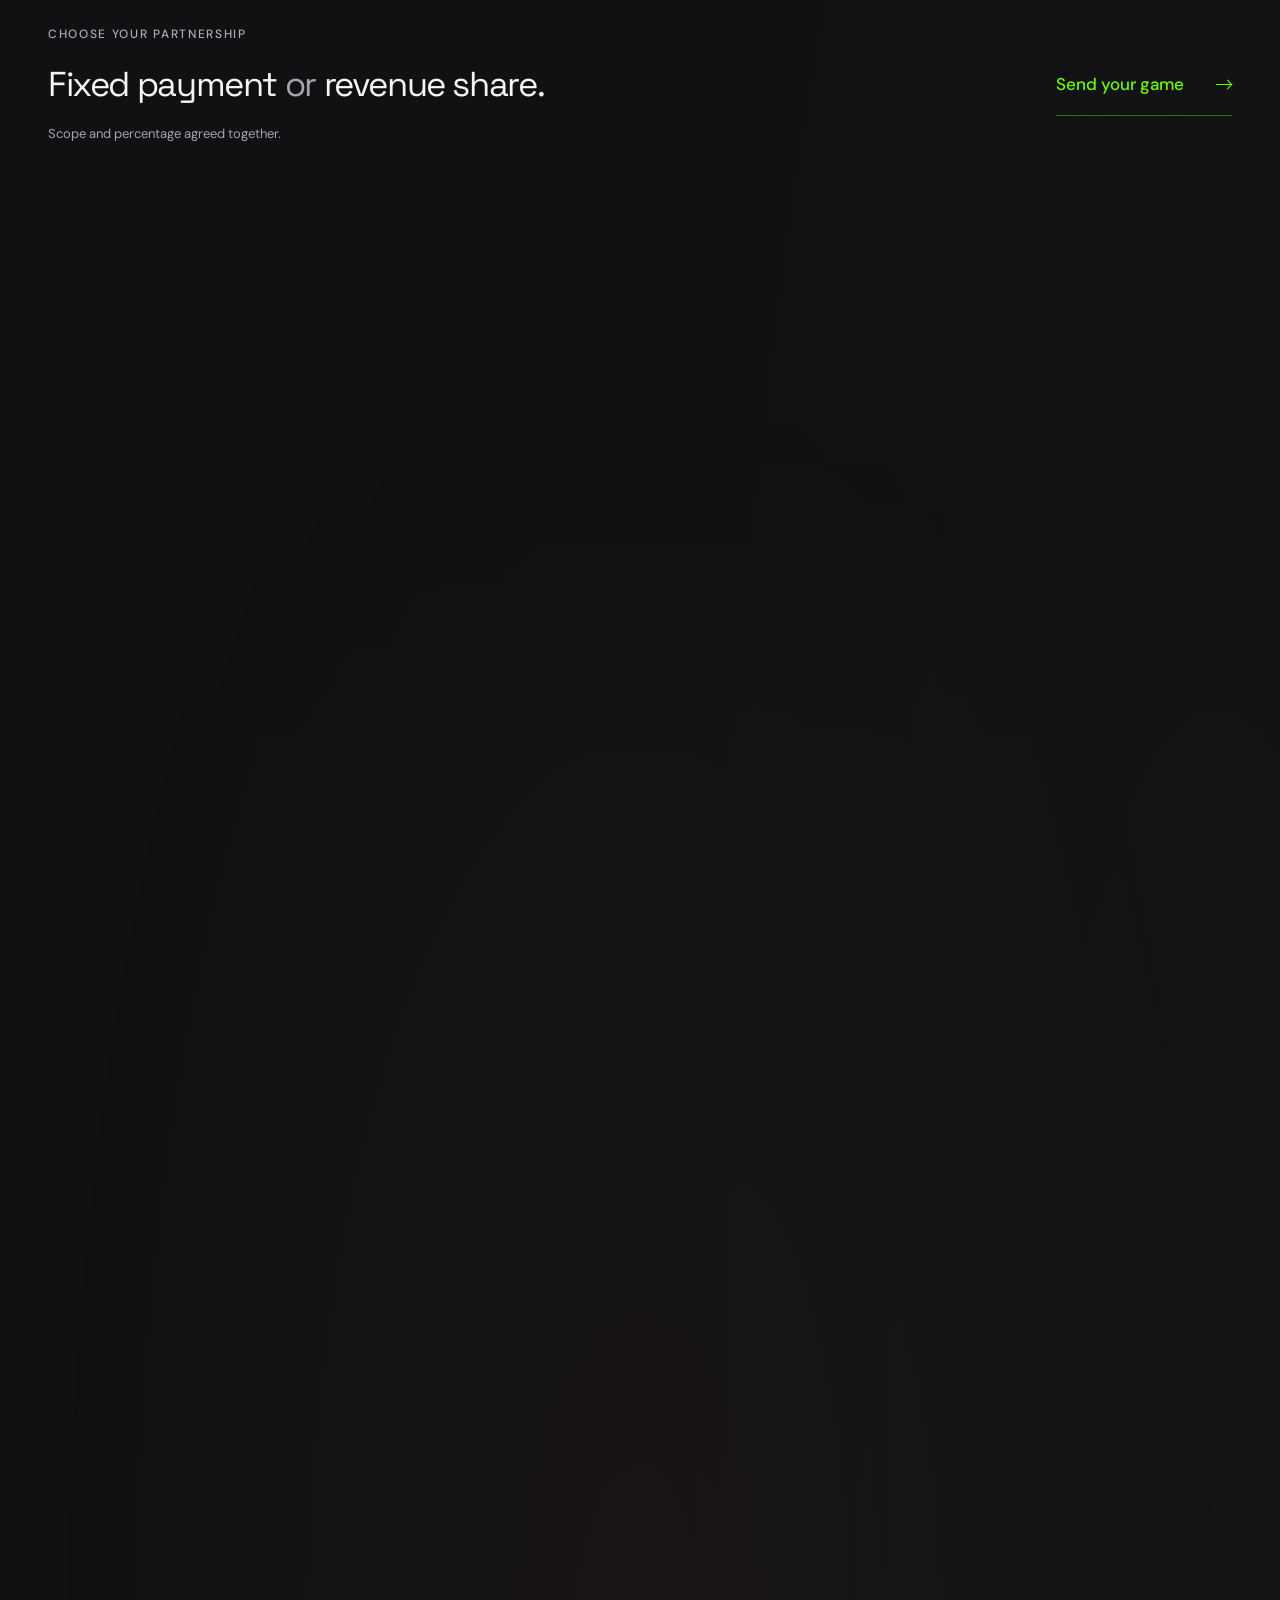
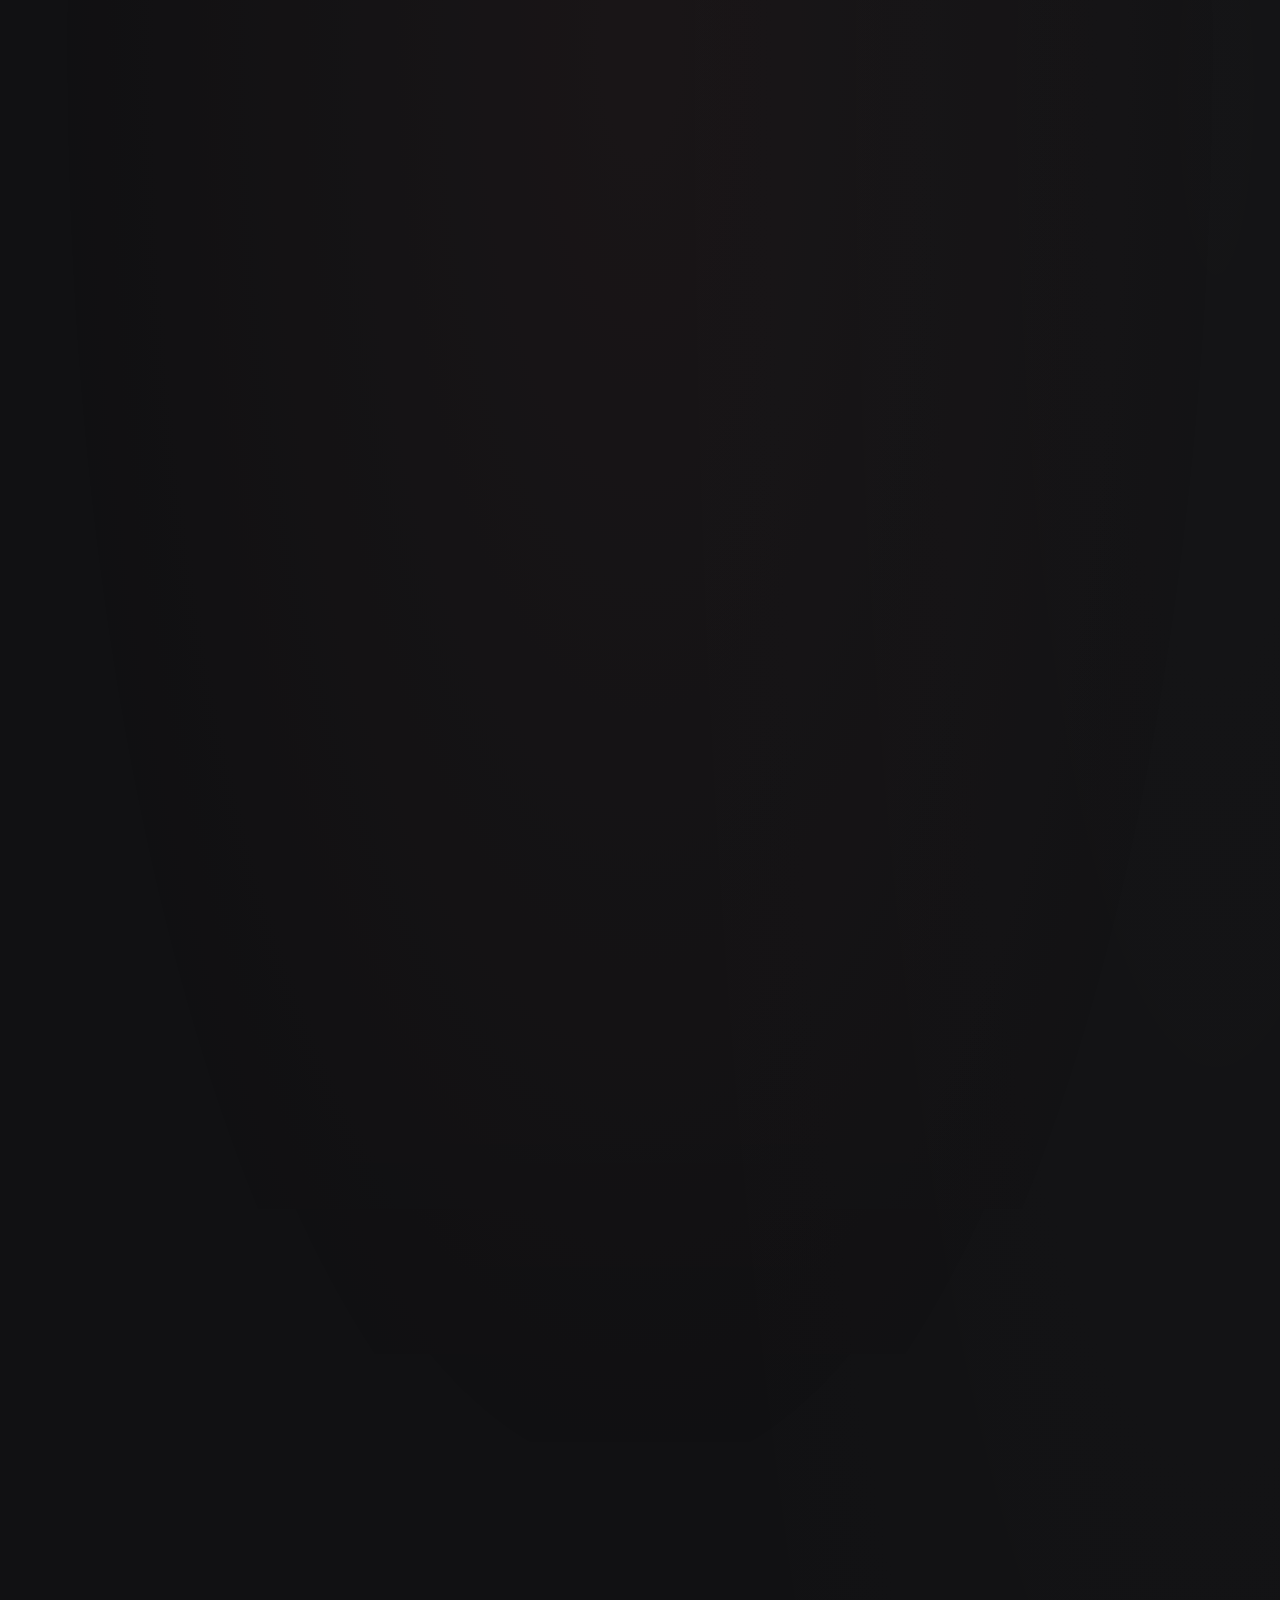
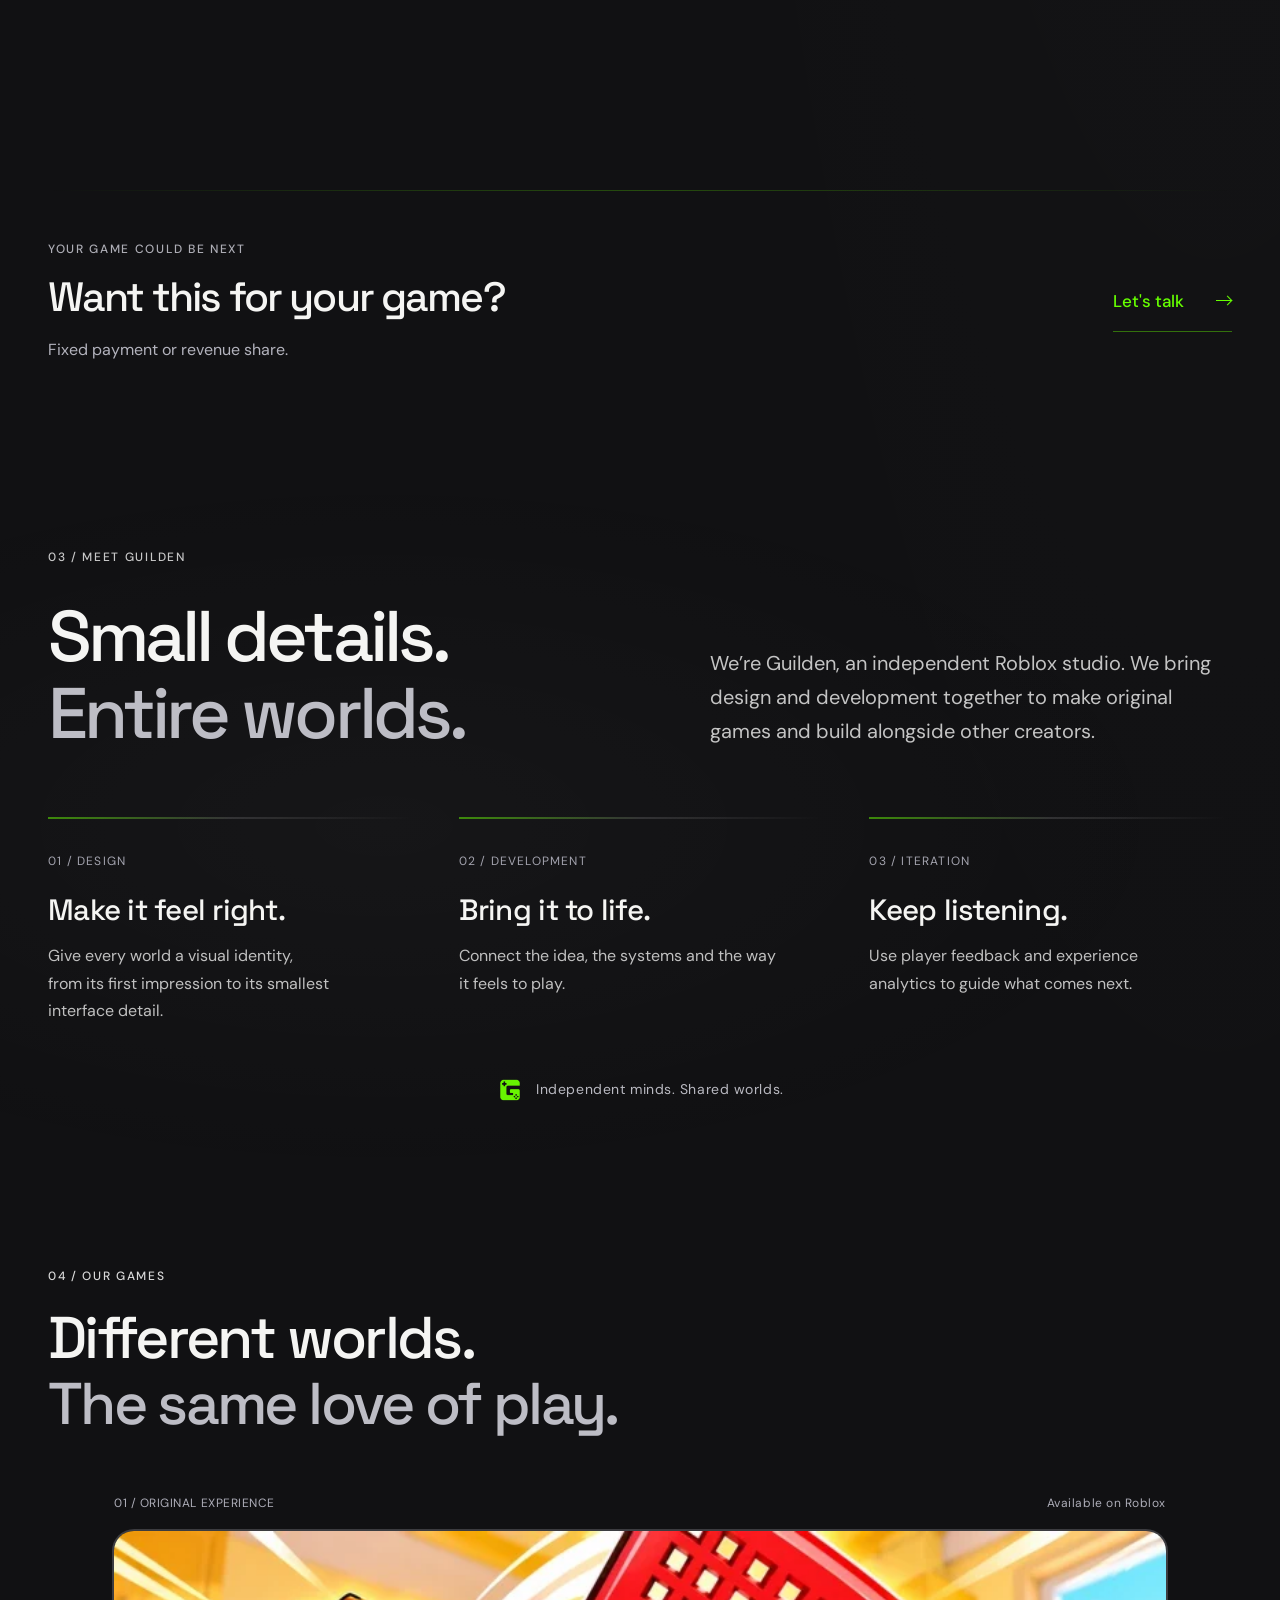
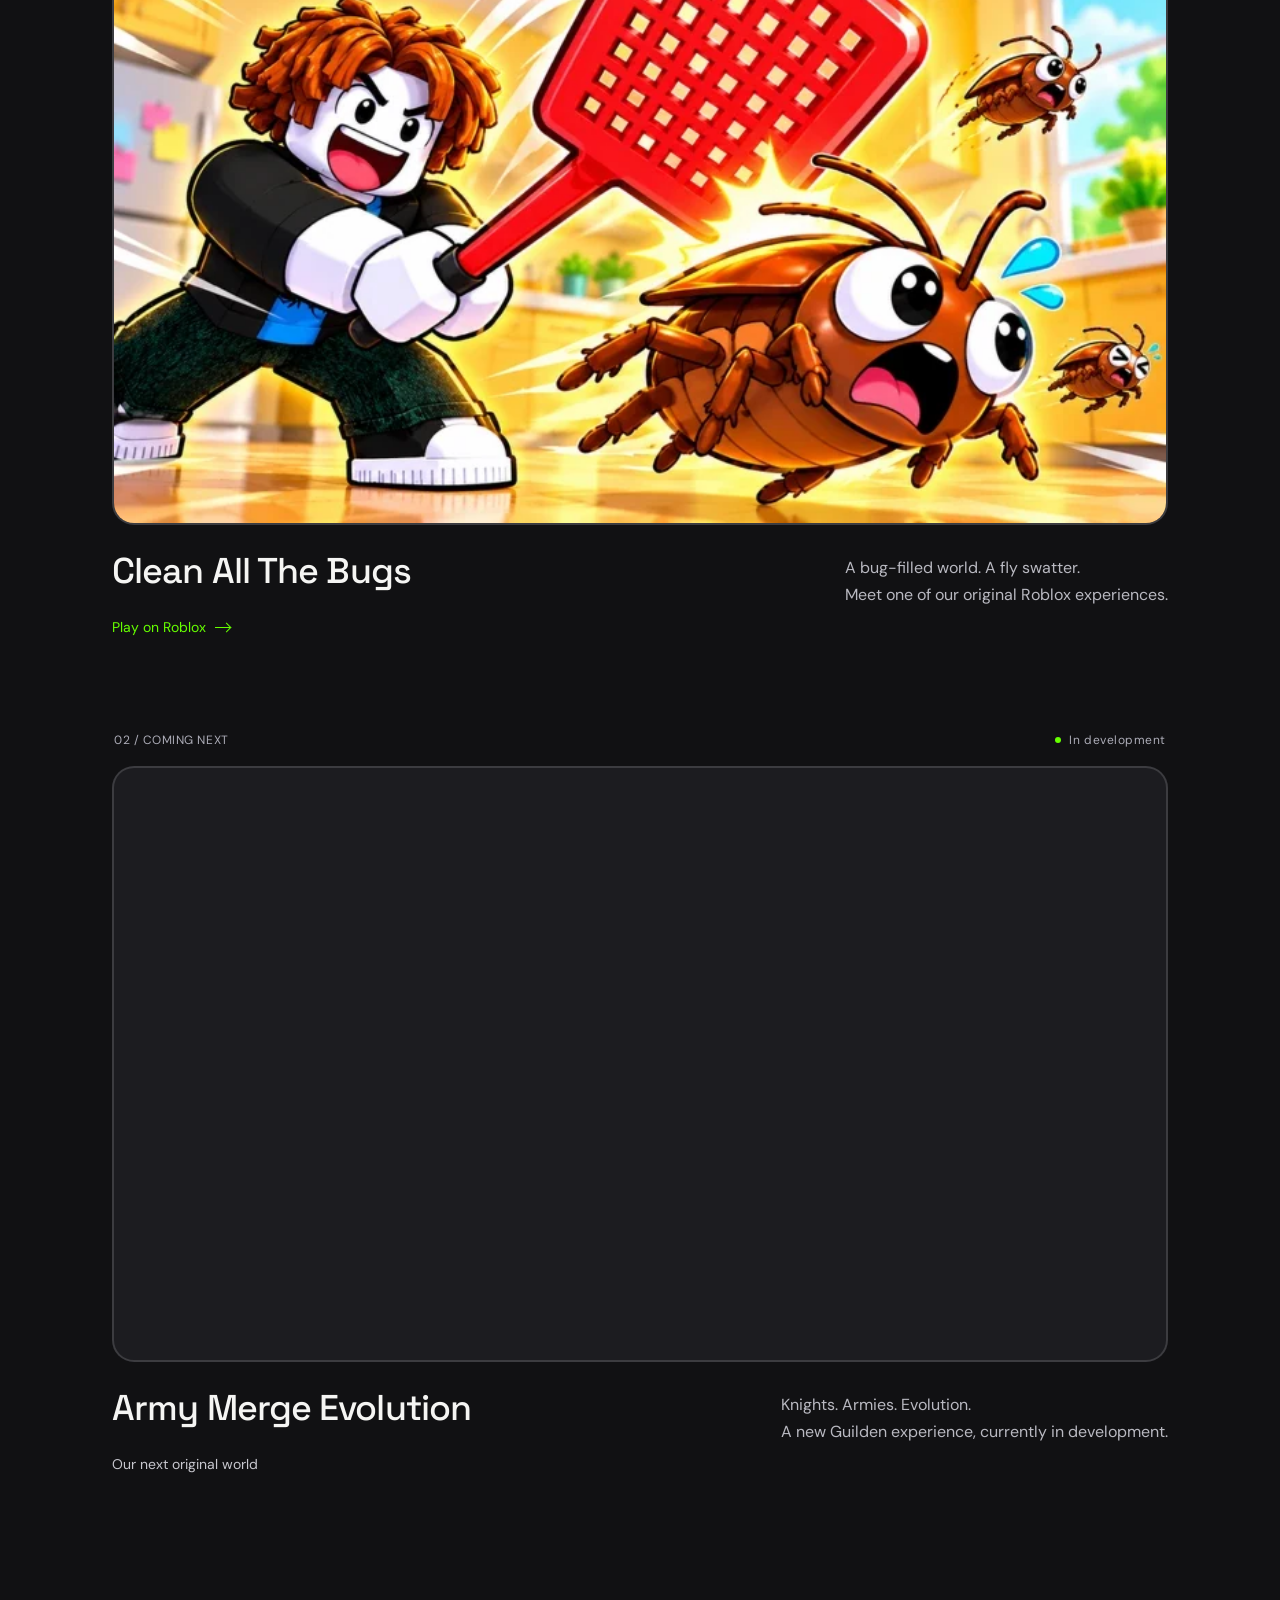
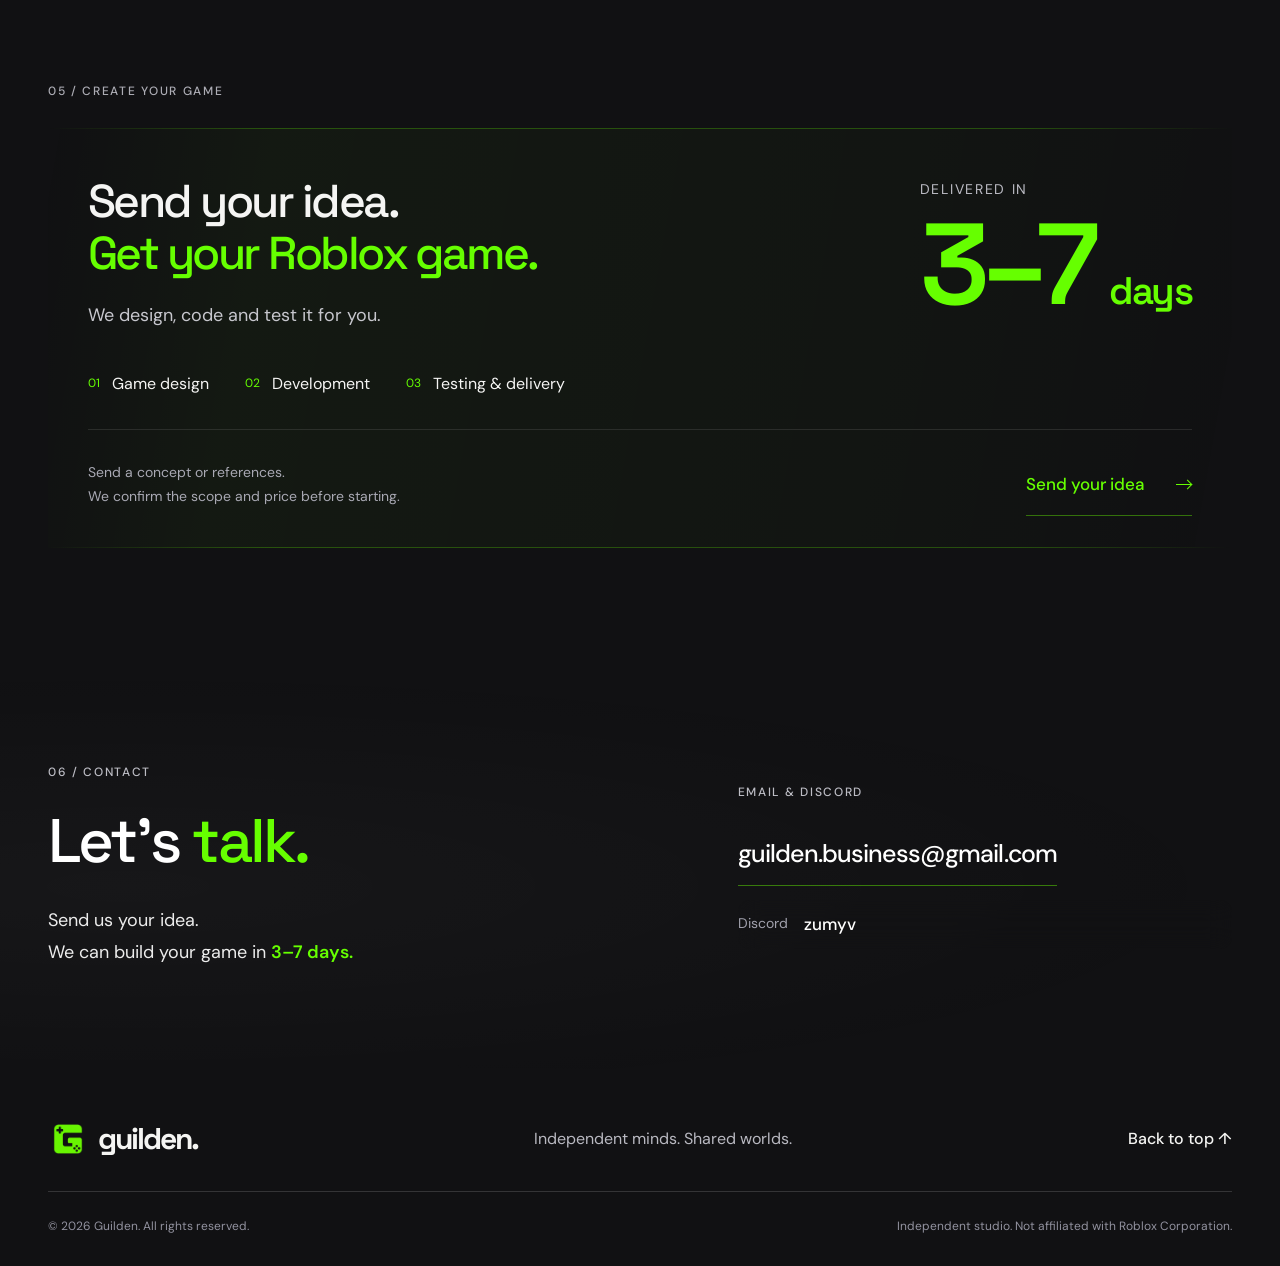
==== commit 0d912e1e: "Simplify upgrade analytics into three scroll-driven before-and-after comparisons" ====
--- a/index.html
+++ b/index.html
@@ -1,172 +1,166 @@
-<!doctype html>
-<html lang="en">
-<head>
-  <meta charset="utf-8">
-  <meta name="viewport" content="width=device-width, initial-scale=1, viewport-fit=cover">
-  <title>Guilden — Independent Roblox Studio</title>
-  <meta name="description" content="Guilden is an independent Roblox studio. Discover our games, build your idea with us, or give your existing experience a fresh look.">
-  <meta name="theme-color" content="#101010">
-  <meta property="og:title" content="Guilden — Independent Roblox Studio">
-  <meta property="og:description" content="Independent minds. Shared worlds. Discover the next chapter of play with Guilden.">
-  <meta property="og:type" content="website">
-  <meta property="og:locale" content="en_US">
-  <link rel="canonical" href="https://www.guilden.app/">
-  <meta property="og:url" content="https://www.guilden.app/">
-  <meta property="og:site_name" content="Guilden">
-  <meta property="og:image" content="https://www.guilden.app/assets/jeux/clean-all-the-bugs.png">
-  <meta property="og:image:alt" content="Clean All The Bugs, a Roblox game by Guilden">
-  <meta name="twitter:card" content="summary_large_image">
-  <meta name="twitter:title" content="Guilden — Independent Roblox Studio">
-  <meta name="twitter:description" content="Original worlds. New ideas. Built together on Roblox.">
-  <meta name="twitter:image" content="https://www.guilden.app/assets/jeux/clean-all-the-bugs.png">
-  <link rel="icon" type="image/png" href="assets/favicon.png">
-  <link rel="preconnect" href="https://fonts.googleapis.com">
-  <link rel="preconnect" href="https://fonts.gstatic.com" crossorigin>
-  <link rel="stylesheet" href="https://fonts.googleapis.com/css2?family=DM+Sans:wght@400;500;600;700&family=Space+Grotesk:wght@400;500;600;700&display=swap">
-  <link rel="stylesheet" href="css/tokens.css">
-  <link rel="stylesheet" href="css/global.css">
-  <link rel="stylesheet" href="css/motion.css">
-  <link rel="stylesheet" href="css/story.css">
-  <link rel="stylesheet" href="css/mobile.css">
-  <link rel="stylesheet" href="css/refinement.css">
-  <script>document.documentElement.classList.add('js');</script>
-</head>
-<body>
-  <a class="skip-link" href="#content">Skip to content</a>
-  <header class="site-header">
-    <div class="container site-header__inner">
-      <a class="brand" href="#top" aria-label="Guilden, back to top"><img src="assets/guilden-mark-small.png" width="38" height="38" alt=""><span>guilden<span class="brand__period">.</span></span></a>
-      <button class="menu-toggle" type="button" aria-expanded="false" aria-controls="main-menu" data-menu-toggle><span data-menu-label>Menu</span><span class="menu-toggle__icon" aria-hidden="true"></span></button>
-      <nav class="site-nav" id="main-menu" aria-label="Main navigation" data-menu>
-        <a href="#vision">Our approach</a><a href="#upgrade-game">Upgrade Your Game</a><a href="#studio">The studio</a><a href="#games">Our games</a><a href="#create-game">Create Your Game</a><a href="#contact">Contact</a>
-      </nav>
-    </div>
-  </header>
-  <main id="content" tabindex="-1">
-    <div class="world-journey" id="top" data-world-journey>
-    <section class="hero hero--immersive" aria-labelledby="hero-title">
-      <div class="thumbnail-wall" data-thumbnail-wall aria-hidden="true">
-        <div class="thumbnail-wall__fallback"></div>
-      </div>
-      <div class="hero__glow" aria-hidden="true"></div>
-      <div class="container hero__content"><div class="hero__copy">
-        <p class="eyebrow"><span class="status-dot"></span> Independent Roblox studio</p>
-        <h1 id="hero-title">Good games.<br><span class="accent">Built together.</span></h1>
-        <p class="hero__lead">Original worlds. Your next big idea.<br>We design, build and evolve games on Roblox.</p>
-        <dl class="hero-proof" aria-label="Our experience">
-          <div><dt>5<span>+</span></dt><dd>Studio partnerships</dd></div>
-          <div><dt>300M<span>+</span></dt><dd>Visits across games<br>we’ve worked on</dd></div>
-          <div><dt>7<span> years</span></dt><dd>Building on Roblox</dd></div>
-        </dl>
-        <p class="scroll-cue"><span class="scroll-cue__line" aria-hidden="true"></span> Scroll to discover Guilden</p>
-      </div></div>
-
-    </section>
-    <div class="world-journey__runway" aria-hidden="true"></div>
-    <section class="section container world-intro" id="vision" aria-labelledby="vision-title">
-      <div class="world-intro__heading"><p class="eyebrow">01 / Beyond the thumbnail</p><h2 id="vision-title">The first click<br>is just <span class="accent">the beginning.</span></h2></div>
-      <div class="world-intro__details"><p>A thumbnail earns a first look.<br>A great experience gives players a reason to stay.</p><div class="world-intro__principles"><div><span>01</span><h3>A clear idea.</h3><p>A world players understand from the first moment.</p></div><div><span>02</span><h3>A distinct identity.</h3><p>Art, environments and interfaces that belong together.</p></div><div><span>03</span><h3>Room to grow.</h3><p>Listen to players. Learn. Make the next iteration count.</p></div></div></div>
-    </section>
-    </div>
-    <section class="upgrade-chapter" id="upgrade-game" aria-labelledby="upgrade-game-title">
-    <div class="section container service-chapter">
-      <p class="eyebrow create-label">02 / Upgrade Your Game</p>
-      <h2 id="upgrade-game-title" class="upgrade-direct-title">Your game.<br><span class="accent">Here’s what we improve.</span></h2>
-      <div class="upgrade-actions">
-        <article><span class="upgrade-actions__goal">01</span><h3>Retention</h3></article>
-        <article><span class="upgrade-actions__goal">02</span><h3>Playtime</h3></article>
-        <article><span class="upgrade-actions__goal">03</span><h3>Revenue</h3></article>
-        <article><span class="upgrade-actions__goal">04</span><h3>Conversion</h3></article>
-      </div>
-      <div class="upgrade-deal"><div><span class="eyebrow">Choose your partnership</span><p>Fixed payment <span>or</span> revenue share.</p><small>Scope and percentage agreed together.</small></div><a class="service-contact-link" href="#contact">Send your game<span class="link-arrow" aria-hidden="true"></span></a></div>
-    </div>
-    <section class="growth-section" id="growth" aria-labelledby="growth-title">
-      <div class="growth-stage container">
-        <div class="growth-heading"><div><p class="eyebrow">Upgrade / Experience analytics</p><h2 id="growth-title">Your game.<br><span>Built to grow.</span></h2></div><p>We improve existing Roblox games.<br>Fixed fee or a share of your game revenue.</p></div>
-        <div class="analytics" aria-label="Illustrative Roblox experience analytics">
-          <div class="analytics__header"><div class="analytics__identity"><span class="roblox-glyph" aria-hidden="true"></span><div><span class="analytics__breadcrumb">Roblox / Creator analytics</span><h3>Experience overview</h3></div></div><span class="demo-label">Illustrative data</span></div>
-          <div class="analytics__body"><div class="analytics__main">
-            <div class="analytics-report"><span class="report-symbol" aria-hidden="true"></span><div><strong data-growth-report>Every great experience has room to grow.</strong><p>Stronger first sessions. More returning players. Better performance.</p></div><span class="analytics-phase" data-growth-phase>Needs attention</span></div>
-            <div class="benchmark-heading"><h4>Experience benchmarks</h4><span>7 day average</span></div>
-            <div class="benchmark-grid">
-              <article class="metric-card" data-metric data-from="7.9" data-to="18.4" data-decimals="1" data-unit=" min" data-rank-from="8" data-rank-to="94"><h4>Average playtime</h4><div class="metric-reading"><strong data-value>7.9 min</strong><span class="metric-trend" data-trend>↓ 3.5%</span></div><div class="benchmark-rank"><span data-rank>8th</span><span>percentile</span></div><div class="benchmark-track"><span class="benchmark-fill"></span><i></i></div><div class="benchmark-reference"><span>50th <b>11.0 min</b></span><span>90th <b>16.3 min</b></span></div></article>
-              <article class="metric-card" data-metric data-from="4.2" data-to="32.6" data-decimals="1" data-unit="%" data-rank-from="12" data-rank-to="98"><h4>Day 1 retention</h4><div class="metric-reading"><strong data-value>4.2%</strong><span class="metric-trend" data-trend>↓ 12.4%</span></div><div class="benchmark-rank"><span data-rank>12th</span><span>percentile</span></div><div class="benchmark-track"><span class="benchmark-fill"></span><i></i></div><div class="benchmark-reference"><span>50th <b>8.45%</b></span><span>90th <b>11.55%</b></span></div></article>
-              <article class="metric-card" data-metric data-from="0.22" data-to="9.8" data-decimals="2" data-unit="%" data-rank-from="2" data-rank-to="96"><h4>Day 7 retention</h4><div class="metric-reading"><strong data-value>0.22%</strong><span class="metric-trend" data-trend>↓ 15.5%</span></div><div class="benchmark-rank"><span data-rank>2nd</span><span>percentile</span></div><div class="benchmark-track"><span class="benchmark-fill"></span><i></i></div><div class="benchmark-reference"><span>50th <b>1.54%</b></span><span>90th <b>3.59%</b></span></div></article>
-              <article class="metric-card" data-metric data-from="0.07" data-to="1.85" data-decimals="2" data-unit="%" data-rank-from="8" data-rank-to="95"><h4>Payer conversion rate</h4><div class="metric-reading"><strong data-value>0.07%</strong><span class="metric-trend" data-trend>↓ 68.9%</span></div><div class="benchmark-rank"><span data-rank>8th</span><span>percentile</span></div><div class="benchmark-track"><span class="benchmark-fill"></span><i></i></div><div class="benchmark-reference"><span>50th <b>0.23%</b></span><span>90th <b>1.18%</b></span></div></article>
-              <article class="metric-card" data-metric data-from="32.3" data-to="186.4" data-decimals="1" data-unit=" R$" data-rank-from="20" data-rank-to="94"><h4>Revenue per paying user</h4><div class="metric-reading"><strong data-value>32.3 R$</strong><span class="metric-trend" data-trend>↓ 8.6%</span></div><div class="benchmark-rank"><span data-rank>20th</span><span>percentile</span></div><div class="benchmark-track"><span class="benchmark-fill"></span><i></i></div><div class="benchmark-reference"><span>50th <b>40.6 R$</b></span><span>90th <b>170.3 R$</b></span></div></article>
-              <article class="metric-card" data-metric data-from="1.4" data-to="8.9" data-decimals="2" data-unit="%" data-rank-from="24" data-rank-to="97"><h4>Play through rate</h4><div class="metric-reading"><strong data-value>1.40%</strong><span class="metric-trend" data-trend>↓ 28.2%</span></div><div class="benchmark-rank"><span data-rank>24th</span><span>percentile</span></div><div class="benchmark-track"><span class="benchmark-fill"></span><i></i></div><div class="benchmark-reference"><span>50th <b>3.41%</b></span><span>90th <b>5.59%</b></span></div></article>
-            </div>
-
-          </div><aside class="analytics-live" aria-label="Performance indicators"><h4>Performance</h4><div><span>Concurrent users</span><strong data-counter data-from="406" data-to="2184">406</strong><svg viewBox="0 0 180 35" aria-hidden="true"><path d="M0 30L10 29L15 12L20 29L35 28L42 8L48 28L64 27L70 10L76 26L94 25L100 5L106 24L122 23L130 6L138 22L151 20L159 2L165 20L180 18"/></svg></div><div><span>Session time</span><strong data-counter data-from="2.5" data-to="12.8" data-decimals="1" data-unit=" min">2.5 min</strong></div><div><span>Client crash rate</span><strong data-counter data-from="0.8" data-to="0.02" data-decimals="2" data-unit="%">0.80%</strong></div><div><span>Client frame rate</span><strong data-counter data-from="40" data-to="60" data-unit=" FPS">40 FPS</strong></div><div><span>Server memory</span><strong data-counter data-from="211" data-to="142" data-unit=" MB">211 MB</strong></div></aside></div>
-          <div class="analytics__footer"><span>Demo progression · not live studio results</span><span data-growth-status>Observe → Understand → Improve</span></div>
-        </div>
-        <div class="growth-timeline" aria-hidden="true"><span>01 / Observe</span><div><i></i></div><span>02 / Improve</span><div><i></i></div><span>03 / Grow</span></div>
-      </div>
-      <div class="growth-runway" aria-hidden="true"></div>
-    </section>
-    <section class="revenue-section" aria-labelledby="revenue-title" data-revenue-scene>
-      <div class="revenue-stage container">
-        <div class="revenue-heading"><div><p class="eyebrow">Upgrade / Monetization</p><h2 id="revenue-title">Your next chapter.<br><span class="accent">Built with Guilden.</span></h2></div><p>Better retention, playtime and monetization.<br>We work on your game for a fixed fee or revenue share.</p></div>
-        <div class="revenue-panel">
-          <div class="revenue-panel__header"><div><span class="analytics__breadcrumb"><span class="roblox-glyph" aria-hidden="true"></span> Roblox / Monetization</span><h3>Average revenue per paying user <span>(ARPPU)</span></h3><p>7 day moving average</p></div><span class="demo-label">Illustrative data</span></div>
-          <div class="revenue-reading"><div><span>ARPPU · Robux</span><strong><span data-revenue-value>17.36</span></strong></div><span class="revenue-status" data-revenue-status>Room to grow</span></div>
-          <div class="revenue-plot" role="img" aria-label="Illustrative ARPPU curve: from 17.36 to 186.40 Robux with iterative improvements. The grey area represents a reference benchmark.">
-            <div class="revenue-axis"><span>200</span><span>150</span><span>100</span><span>50</span><span>0</span></div>
-            <svg viewBox="0 0 1000 300" preserveAspectRatio="none" aria-hidden="true">
-              <defs><linearGradient id="revenue-fill" x1="0" y1="0" x2="0" y2="1"><stop offset="0" stop-color="currentColor" stop-opacity=".28"/><stop offset="1" stop-color="currentColor" stop-opacity="0"/></linearGradient></defs>
-              <path class="revenue-grid" d="M0 0H1000M0 75H1000M0 150H1000M0 225H1000M0 300H1000"/>
-              <path class="revenue-benchmark" d="M0 190 Q45 90 90 165T180 155T270 145T360 160T450 135T540 140T630 100T720 115T810 80T900 95T1000 60L1000 230Q940 245 900 240T810 245T720 238T630 247T540 242T450 250T360 240T270 250T180 243T90 255T0 250Z"/>
-              <path class="revenue-area" data-revenue-area d="M0 274L1000 274V300H0Z"/>
-              <path class="revenue-line" data-revenue-line d="M0 274L1000 274"/>
-              <g class="revenue-points" data-revenue-points></g>
-            </svg>
-          </div>
-          <div class="revenue-xaxis"><span>Start</span><span>Build</span><span>Refine</span><span>Grow</span></div>
-          <div class="revenue-legend"><span><i></i> With Guilden</span><span><i></i> Benchmark</span><span>Illustrative progression, not a forecast</span></div>
-        </div>
-        <div class="growth-chapters"><div data-growth-chapter><span>01</span><p>Understand<br><strong>the players.</strong></p></div><div data-growth-chapter><span>02</span><p>Refine<br><strong>the experience.</strong></p></div><div data-growth-chapter><span>03</span><p>Build<br><strong>what comes next.</strong></p></div></div>
-      </div><div class="revenue-runway" aria-hidden="true"></div>
-    </section>
-    </section>
-    <section class="studio-section studio-section--new" id="studio" aria-labelledby="studio-title">
-      <div class="container studio-editorial">
-        <div class="studio-heading">
-          <p class="eyebrow">03 / Meet Guilden</p>
-          <h2 id="studio-title">Small details.<br><span>Entire worlds.</span></h2>
-          <p class="studio-description">We’re Guilden, an independent Roblox studio. We bring design and development together to make original games and build alongside other creators.</p>
-        </div>
-        <div class="studio-method" aria-label="How we work">
-          <article><span class="studio-method__number">01 / DESIGN</span><h3>Make it feel right.</h3><p>Give every world a visual identity, from its first impression to its smallest interface detail.</p></article>
-          <article><span class="studio-method__number">02 / DEVELOPMENT</span><h3>Bring it to life.</h3><p>Connect the idea, the systems and the way it feels to play.</p></article>
-          <article><span class="studio-method__number">03 / ITERATION</span><h3>Keep listening.</h3><p>Use player feedback and experience analytics to guide what comes next.</p></article>
-        </div>
-        <p class="studio-closing"><img src="assets/guilden-mark-small.png" width="32" height="32" alt=""> Independent minds. Shared worlds.</p>
-      </div>
-    </section>
-    <section class="gallery-section" id="games" aria-labelledby="games-title">
-      <div class="gallery-stage container">
-      <div class="section-heading"><div><p class="eyebrow">04 / Our games</p><h2 id="games-title">Different worlds.<br><span class="accent">The same love of play.</span></h2></div></div>
-      <ul class="games-grid" data-games-grid hidden></ul>
-      <div class="game-gallery" data-games-empty>
-        <figure><div class="game-overline"><span>01 / Original experience</span><span>Available on Roblox</span></div><a class="game-art" href="https://www.roblox.com/games/94879698071144/Clean-All-The-Bugs" target="_blank" rel="noopener noreferrer" aria-label="Play Clean All The Bugs on Roblox (opens in a new tab)"><img src="assets/jeux/clean-all-the-bugs.webp" alt="Clean All The Bugs — a Roblox character chasing bugs with a red fly swatter" width="767" height="432" loading="lazy" decoding="async"></a><figcaption class="game-caption"><div><h3>Clean All The Bugs</h3><a class="game-caption__status game-caption__status--play" href="https://www.roblox.com/games/94879698071144/Clean-All-The-Bugs" target="_blank" rel="noopener noreferrer">Play on Roblox<span class="link-arrow" aria-hidden="true"></span></a></div><p>A bug-filled world. A fly swatter.<br>Meet one of our original Roblox experiences.</p></figcaption></figure>
-        <figure><div class="game-overline"><span>02 / Coming next</span><span class="development-status">In development</span></div><div class="game-art"><img src="assets/jeux/army-merge-evolution.webp" srcset="assets/jeux/army-merge-evolution-small.webp 768w, assets/jeux/army-merge-evolution.webp 1280w" sizes="(max-width: 620px) calc(100vw - 40px), (max-width: 1100px) calc(100vw - 64px), 1056px" alt="Army Merge Evolution — armored Roblox knights merging into a stronger army" width="1280" height="720" loading="lazy" decoding="async"></div><figcaption class="game-caption"><div><h3>Army Merge Evolution</h3><span class="game-caption__status">Our next original world</span></div><p>Knights. Armies. Evolution.<br>A new Guilden experience, currently in development.</p></figcaption></figure>
-      </div>
-      </div>
-    </section>
-    <section class="section container service-chapter" id="create-game" aria-labelledby="create-game-title">
-      <span id="business" class="legacy-anchor" aria-hidden="true"></span>
-      <p class="eyebrow create-label">05 / Create Your Game</p>
-      <div class="create-offer">
-        <div class="create-offer__main"><div><h2 id="create-game-title">Send your idea.<br><span class="accent">Get your Roblox game.</span></h2><p class="create-offer__summary">We design, code and test it for you.</p></div><p class="build-speed__time"><span class="build-speed__label">Delivered in</span><strong>3–7<span>days</span></strong></p></div>
-        <ul class="create-includes" aria-label="Included in the build"><li><span>01</span>Game design</li><li><span>02</span>Development</li><li><span>03</span>Testing &amp; delivery</li></ul>
-        <div class="create-offer__bottom"><p>Send a concept or references.<br>We confirm the scope and price before starting.</p><a class="service-contact-link" href="#contact">Send your idea<span class="link-arrow" aria-hidden="true"></span></a></div>
-      </div>
-    </section>
-
-    <section class="contact-section" id="contact" aria-labelledby="contact-title"><div class="container contact-layout"><div><p class="eyebrow">06 / Contact</p><h2 id="contact-title">Let’s <span>talk.</span></h2><p>Send us your idea.<br>We can build your game in <strong class="contact-speed">3–7 days.</strong></p></div><div class="contact-card"><p class="eyebrow">Email &amp; Discord</p><p data-contact-status><a href="mailto:guilden.business@gmail.com">guilden.business@gmail.com</a><br>Discord: zumyv</p><ul class="contact-links" data-contact-links hidden></ul></div></div></section>
-  </main>
-  <footer class="site-footer container"><div class="footer-top"><a class="brand" href="#top" aria-label="Guilden, back to top"><img src="assets/guilden-mark-small.png" width="38" height="38" alt=""><span>guilden.</span></a><p>Independent minds. Shared worlds.</p><a class="text-link" href="#top">Back to top ↑</a></div><div class="footer-bottom"><p>© <span data-year>2026</span> Guilden. All rights reserved.</p><p>Independent studio. Not affiliated with Roblox Corporation.</p></div></footer>
-  <script src="js/site.config.js"></script><script src="js/app.js" defer></script><script src="js/motion.js" defer></script><script src="js/story.js" defer></script>
-</body>
-</html>
+<!doctype html>
+<html lang="en">
+<head>
+  <meta charset="utf-8">
+  <meta name="viewport" content="width=device-width, initial-scale=1, viewport-fit=cover">
+  <title>Guilden — Independent Roblox Studio</title>
+  <meta name="description" content="Guilden is an independent Roblox studio. Discover our games, build your idea with us, or give your existing experience a fresh look.">
+  <meta name="theme-color" content="#101010">
+  <meta property="og:title" content="Guilden — Independent Roblox Studio">
+  <meta property="og:description" content="Independent minds. Shared worlds. Discover the next chapter of play with Guilden.">
+  <meta property="og:type" content="website">
+  <meta property="og:locale" content="en_US">
+  <link rel="canonical" href="https://www.guilden.app/">
+  <meta property="og:url" content="https://www.guilden.app/">
+  <meta property="og:site_name" content="Guilden">
+  <meta property="og:image" content="https://www.guilden.app/assets/jeux/clean-all-the-bugs.png">
+  <meta property="og:image:alt" content="Clean All The Bugs, a Roblox game by Guilden">
+  <meta name="twitter:card" content="summary_large_image">
+  <meta name="twitter:title" content="Guilden — Independent Roblox Studio">
+  <meta name="twitter:description" content="Original worlds. New ideas. Built together on Roblox.">
+  <meta name="twitter:image" content="https://www.guilden.app/assets/jeux/clean-all-the-bugs.png">
+  <link rel="icon" type="image/png" href="assets/favicon.png">
+  <link rel="preconnect" href="https://fonts.googleapis.com">
+  <link rel="preconnect" href="https://fonts.gstatic.com" crossorigin>
+  <link rel="stylesheet" href="https://fonts.googleapis.com/css2?family=DM+Sans:wght@400;500;600;700&family=Space+Grotesk:wght@400;500;600;700&display=swap">
+  <link rel="stylesheet" href="css/tokens.css">
+  <link rel="stylesheet" href="css/global.css">
+  <link rel="stylesheet" href="css/motion.css">
+  <link rel="stylesheet" href="css/story.css">
+  <link rel="stylesheet" href="css/mobile.css">
+  <link rel="stylesheet" href="css/refinement.css">
+  <link rel="stylesheet" href="css/simulation.css">
+  <script>document.documentElement.classList.add('js');</script>
+</head>
+<body>
+  <a class="skip-link" href="#content">Skip to content</a>
+  <header class="site-header">
+    <div class="container site-header__inner">
+      <a class="brand" href="#top" aria-label="Guilden, back to top"><img src="assets/guilden-mark-small.png" width="38" height="38" alt=""><span>guilden<span class="brand__period">.</span></span></a>
+      <button class="menu-toggle" type="button" aria-expanded="false" aria-controls="main-menu" data-menu-toggle><span data-menu-label>Menu</span><span class="menu-toggle__icon" aria-hidden="true"></span></button>
+      <nav class="site-nav" id="main-menu" aria-label="Main navigation" data-menu>
+        <a href="#vision">Our approach</a><a href="#upgrade-game">Upgrade Your Game</a><a href="#studio">The studio</a><a href="#games">Our games</a><a href="#create-game">Create Your Game</a><a href="#contact">Contact</a>
+      </nav>
+    </div>
+  </header>
+  <main id="content" tabindex="-1">
+    <div class="world-journey" id="top" data-world-journey>
+    <section class="hero hero--immersive" aria-labelledby="hero-title">
+      <div class="thumbnail-wall" data-thumbnail-wall aria-hidden="true">
+        <div class="thumbnail-wall__fallback"></div>
+      </div>
+      <div class="hero__glow" aria-hidden="true"></div>
+      <div class="container hero__content"><div class="hero__copy">
+        <p class="eyebrow"><span class="status-dot"></span> Independent Roblox studio</p>
+        <h1 id="hero-title">Good games.<br><span class="accent">Built together.</span></h1>
+        <p class="hero__lead">Original worlds. Your next big idea.<br>We design, build and evolve games on Roblox.</p>
+        <dl class="hero-proof" aria-label="Our experience">
+          <div><dt>5<span>+</span></dt><dd>Studio partnerships</dd></div>
+          <div><dt>300M<span>+</span></dt><dd>Visits across games<br>we’ve worked on</dd></div>
+          <div><dt>7<span> years</span></dt><dd>Building on Roblox</dd></div>
+        </dl>
+        <p class="scroll-cue"><span class="scroll-cue__line" aria-hidden="true"></span> Scroll to discover Guilden</p>
+      </div></div>
 
+    </section>
+    <div class="world-journey__runway" aria-hidden="true"></div>
+    <section class="section container world-intro" id="vision" aria-labelledby="vision-title">
+      <div class="world-intro__heading"><p class="eyebrow">01 / Beyond the thumbnail</p><h2 id="vision-title">The first click<br>is just <span class="accent">the beginning.</span></h2></div>
+      <div class="world-intro__details"><p>A thumbnail earns a first look.<br>A great experience gives players a reason to stay.</p><div class="world-intro__principles"><div><span>01</span><h3>A clear idea.</h3><p>A world players understand from the first moment.</p></div><div><span>02</span><h3>A distinct identity.</h3><p>Art, environments and interfaces that belong together.</p></div><div><span>03</span><h3>Room to grow.</h3><p>Listen to players. Learn. Make the next iteration count.</p></div></div></div>
+    </section>
+    </div>
+    <section class="upgrade-chapter" id="upgrade-game" aria-labelledby="upgrade-game-title">
+    <div class="section container service-chapter">
+      <p class="eyebrow create-label">02 / Upgrade Your Game</p>
+      <h2 id="upgrade-game-title" class="upgrade-direct-title">Your game.<br><span class="accent">Here’s what we improve.</span></h2>
+      <div class="upgrade-actions">
+        <article><span class="upgrade-actions__goal">01</span><h3>Retention</h3></article>
+        <article><span class="upgrade-actions__goal">02</span><h3>Playtime</h3></article>
+        <article><span class="upgrade-actions__goal">03</span><h3>Revenue</h3></article>
+        <article><span class="upgrade-actions__goal">04</span><h3>Conversion</h3></article>
+      </div>
+      <div class="upgrade-deal"><div><span class="eyebrow">Choose your partnership</span><p>Fixed payment <span>or</span> revenue share.</p><small>Scope and percentage agreed together.</small></div><a class="service-contact-link" href="#contact">Send your game<span class="link-arrow" aria-hidden="true"></span></a></div>
+    </div>
+    <section class="growth-section simulation" id="growth" aria-labelledby="growth-title">
+      <div class="growth-stage container">
+        <div class="simulation-heading"><p class="eyebrow">See the difference</p><h2 id="growth-title">Before. <span>After Guilden.</span></h2></div>
+        <div class="simulation-panel" aria-label="Illustrative Roblox analytics simulation">
+          <header class="simulation-header"><div><span class="roblox-glyph" aria-hidden="true"></span><div><span>Roblox / Creator analytics</span><h3>Experience overview</h3></div></div><span class="simulation-badge">Simulation</span></header>
+          <ol class="simulation-steps" aria-label="Simulation stages"><li class="is-active"><span>01</span> Retention<i></i></li><li><span>02</span> Playtime<i></i></li><li><span>03</span> Revenue<i></i></li></ol>
+          <div class="simulation-metrics">
+            <article class="simulation-metric is-active" data-metric data-from="4.2" data-to="32.6" data-decimals="1" data-unit="%" data-max="40" data-note="More players come back.">
+              <div class="simulation-metric__title"><h4>Retention</h4><span>Day 1 returning players</span></div>
+              <div class="simulation-comparison"><div><span>Before</span><strong>4.2%</strong></div><span class="simulation-arrow" aria-hidden="true">&rarr;</span><div><span>After Guilden</span><strong data-value>32.6%</strong></div></div>
+            </article>
+            <article class="simulation-metric" data-metric data-from="7.9" data-to="18.4" data-decimals="1" data-unit=" min" data-max="20" data-note="Give players a reason to stay.">
+              <div class="simulation-metric__title"><h4>Playtime</h4><span>Average session length</span></div>
+              <div class="simulation-comparison"><div><span>Before</span><strong>7.9 min</strong></div><span class="simulation-arrow" aria-hidden="true">&rarr;</span><div><span>After Guilden</span><strong data-value>18.4 min</strong></div></div>
+            </article>
+            <article class="simulation-metric" data-metric data-from="32.3" data-to="186.4" data-decimals="1" data-unit=" R$" data-max="200" data-note="Turn engagement into revenue.">
+              <div class="simulation-metric__title"><h4>Revenue</h4><span>Per paying user / Robux</span></div>
+              <div class="simulation-comparison"><div><span>Before</span><strong>32.3 R$</strong></div><span class="simulation-arrow" aria-hidden="true">&rarr;</span><div><span>After Guilden</span><strong data-value>186.4 R$</strong></div></div>
+            </article>
+          </div>
+          <div class="simulation-chart">
+            <div class="simulation-chart__heading"><p data-simulation-note>More players come back.</p><span data-simulation-phase>Scroll to improve</span></div>
+            <div class="simulation-plot" role="img" aria-label="Illustrative Day 1 retention: 4.2% before, 32.6% after. Not live results.">
+              <div class="simulation-axis" aria-hidden="true"><span data-axis-max>40%</span><span data-axis-mid>20%</span><span>0</span></div>
+              <svg viewBox="0 0 1000 200" preserveAspectRatio="none" aria-hidden="true">
+                <defs><linearGradient id="simulation-fill" x1="0" y1="0" x2="0" y2="1"><stop offset="0" stop-color="currentColor" stop-opacity=".23"/><stop offset="1" stop-color="currentColor" stop-opacity="0"/></linearGradient></defs>
+                <path class="simulation-grid" d="M0 1H1000M0 100H1000M0 199H1000"/>
+                <path class="simulation-before" data-simulation-before d="M0 179H1000"/>
+                <path class="simulation-area" data-simulation-area d="M0 179L1000 37V200H0Z"/>
+                <path class="simulation-line" data-simulation-line d="M0 179L1000 37"/>
+                <circle data-simulation-dot cx="1000" cy="37" r="4"/>
+              </svg>
+            </div>
+            <div class="simulation-legend"><span><i></i> Before</span><span><i></i> With Guilden</span><span>Illustrative progression</span></div>
+          </div>
+          <footer class="simulation-footer"><span>Illustrative data &middot; not actual results or a forecast.</span><span data-simulation-count>01 / 03</span></footer>
+        </div>
+        <p class="simulation-scroll" data-simulation-scroll>Keep scrolling to improve the next metric.</p>
+      </div><div class="growth-runway" aria-hidden="true"></div>
+    </section>
+    <div class="simulation-outro container"><div><p class="eyebrow">Your game could be next</p><h3>Want this for your game?</h3><p>Fixed payment or revenue share.</p></div><a class="service-contact-link" href="#contact">Let's talk<span class="link-arrow" aria-hidden="true"></span></a></div>
+    </section>
+    <section class="studio-section studio-section--new" id="studio" aria-labelledby="studio-title">
+      <div class="container studio-editorial">
+        <div class="studio-heading">
+          <p class="eyebrow">03 / Meet Guilden</p>
+          <h2 id="studio-title">Small details.<br><span>Entire worlds.</span></h2>
+          <p class="studio-description">We’re Guilden, an independent Roblox studio. We bring design and development together to make original games and build alongside other creators.</p>
+        </div>
+        <div class="studio-method" aria-label="How we work">
+          <article><span class="studio-method__number">01 / DESIGN</span><h3>Make it feel right.</h3><p>Give every world a visual identity, from its first impression to its smallest interface detail.</p></article>
+          <article><span class="studio-method__number">02 / DEVELOPMENT</span><h3>Bring it to life.</h3><p>Connect the idea, the systems and the way it feels to play.</p></article>
+          <article><span class="studio-method__number">03 / ITERATION</span><h3>Keep listening.</h3><p>Use player feedback and experience analytics to guide what comes next.</p></article>
+        </div>
+        <p class="studio-closing"><img src="assets/guilden-mark-small.png" width="32" height="32" alt=""> Independent minds. Shared worlds.</p>
+      </div>
+    </section>
+    <section class="gallery-section" id="games" aria-labelledby="games-title">
+      <div class="gallery-stage container">
+      <div class="section-heading"><div><p class="eyebrow">04 / Our games</p><h2 id="games-title">Different worlds.<br><span class="accent">The same love of play.</span></h2></div></div>
+      <ul class="games-grid" data-games-grid hidden></ul>
+      <div class="game-gallery" data-games-empty>
+        <figure><div class="game-overline"><span>01 / Original experience</span><span>Available on Roblox</span></div><a class="game-art" href="https://www.roblox.com/games/94879698071144/Clean-All-The-Bugs" target="_blank" rel="noopener noreferrer" aria-label="Play Clean All The Bugs on Roblox (opens in a new tab)"><img src="assets/jeux/clean-all-the-bugs.webp" alt="Clean All The Bugs — a Roblox character chasing bugs with a red fly swatter" width="767" height="432" loading="lazy" decoding="async"></a><figcaption class="game-caption"><div><h3>Clean All The Bugs</h3><a class="game-caption__status game-caption__status--play" href="https://www.roblox.com/games/94879698071144/Clean-All-The-Bugs" target="_blank" rel="noopener noreferrer">Play on Roblox<span class="link-arrow" aria-hidden="true"></span></a></div><p>A bug-filled world. A fly swatter.<br>Meet one of our original Roblox experiences.</p></figcaption></figure>
+        <figure><div class="game-overline"><span>02 / Coming next</span><span class="development-status">In development</span></div><div class="game-art"><img src="assets/jeux/army-merge-evolution.webp" srcset="assets/jeux/army-merge-evolution-small.webp 768w, assets/jeux/army-merge-evolution.webp 1280w" sizes="(max-width: 620px) calc(100vw - 40px), (max-width: 1100px) calc(100vw - 64px), 1056px" alt="Army Merge Evolution — armored Roblox knights merging into a stronger army" width="1280" height="720" loading="lazy" decoding="async"></div><figcaption class="game-caption"><div><h3>Army Merge Evolution</h3><span class="game-caption__status">Our next original world</span></div><p>Knights. Armies. Evolution.<br>A new Guilden experience, currently in development.</p></figcaption></figure>
+      </div>
+      </div>
+    </section>
+    <section class="section container service-chapter" id="create-game" aria-labelledby="create-game-title">
+      <span id="business" class="legacy-anchor" aria-hidden="true"></span>
+      <p class="eyebrow create-label">05 / Create Your Game</p>
+      <div class="create-offer">
+        <div class="create-offer__main"><div><h2 id="create-game-title">Send your idea.<br><span class="accent">Get your Roblox game.</span></h2><p class="create-offer__summary">We design, code and test it for you.</p></div><p class="build-speed__time"><span class="build-speed__label">Delivered in</span><strong>3–7<span>days</span></strong></p></div>
+        <ul class="create-includes" aria-label="Included in the build"><li><span>01</span>Game design</li><li><span>02</span>Development</li><li><span>03</span>Testing &amp; delivery</li></ul>
+        <div class="create-offer__bottom"><p>Send a concept or references.<br>We confirm the scope and price before starting.</p><a class="service-contact-link" href="#contact">Send your idea<span class="link-arrow" aria-hidden="true"></span></a></div>
+      </div>
+    </section>
+
+    <section class="contact-section" id="contact" aria-labelledby="contact-title"><div class="container contact-layout"><div><p class="eyebrow">06 / Contact</p><h2 id="contact-title">Let’s <span>talk.</span></h2><p>Send us your idea.<br>We can build your game in <strong class="contact-speed">3–7 days.</strong></p></div><div class="contact-card"><p class="eyebrow">Email &amp; Discord</p><p data-contact-status><a href="mailto:guilden.business@gmail.com">guilden.business@gmail.com</a><br>Discord: zumyv</p><ul class="contact-links" data-contact-links hidden></ul></div></div></section>
+  </main>
+  <footer class="site-footer container"><div class="footer-top"><a class="brand" href="#top" aria-label="Guilden, back to top"><img src="assets/guilden-mark-small.png" width="38" height="38" alt=""><span>guilden.</span></a><p>Independent minds. Shared worlds.</p><a class="text-link" href="#top">Back to top ↑</a></div><div class="footer-bottom"><p>© <span data-year>2026</span> Guilden. All rights reserved.</p><p>Independent studio. Not affiliated with Roblox Corporation.</p></div></footer>
+  <script src="js/site.config.js"></script><script src="js/app.js" defer></script><script src="js/motion.js" defer></script><script src="js/story.js" defer></script>
+</body>
+</html>
--- a/css/simulation.css
+++ b/css/simulation.css
@@ -0,0 +1,126 @@
+/* One readable scroll scene. The static fallback shows every comparison. */
+.simulation { line-height: 1.4; }
+.simulation .growth-stage { padding-block: 22px 16px; }
+.simulation .growth-stage::after { display: none; }
+.simulation-heading { margin-bottom: 22px; }
+.simulation-heading .eyebrow { margin-bottom: 10px; color: #bcbcc3; }
+.simulation-heading h2 { font-size: clamp(30px,3.2vw,46px); letter-spacing: -.05em; line-height: 1.12; }
+.simulation-heading h2 span { color: var(--brand); }
+.simulation-panel { border: 1px solid #ffffff26; border-radius: 20px; overflow: hidden; background: linear-gradient(135deg,#202023f5,#141416fa); }
+.simulation-header { padding: 20px 26px; display: flex; justify-content: space-between; align-items: center; gap: 16px; border-bottom: 1px solid #ffffff13; }
+.simulation-header>div { display: flex; align-items: center; gap: 16px; }
+.simulation-header>div>div { line-height: 1.3; }
+.simulation-header h3 { font-size: 19px; line-height: 1.25; margin-top: 4px; }
+.simulation-header>div>div>span { color: #b5b5bd; font-size: 13px; }
+.simulation-badge { font-size: 12px; letter-spacing: .04em; color: #c9c9d0; border: 1px solid #ffffff26; padding: 6px 10px; border-radius: 6px; }
+.simulation-steps { list-style: none; display: grid; grid-template-columns: repeat(3,minmax(0,1fr)); gap: 20px; padding: 22px 26px 0; }
+.simulation-steps li { position: relative; font-size: 14px; color: #a6a6af; padding-bottom: 12px; }
+.simulation-steps li>span { margin-right: 8px; font-size: 12px; }
+.simulation-steps li::after,.simulation-steps i { content: ''; position: absolute; bottom: 0; left: 0; right: 0; height: 2px; background: #ffffff18; }
+.simulation-steps i { z-index: 1; background: var(--brand); transform: scaleX(var(--step-progress,1)); transform-origin: left; }
+.simulation-steps .is-active { color: #fff; }
+.simulation-steps .is-complete>span { color: var(--brand); }
+.simulation-metrics { display: grid; grid-template-columns: repeat(3,minmax(0,1fr)); gap: 16px; padding: 22px 26px; }
+.simulation-metric { min-width: 0; border: 1px solid #ffffff15; border-radius: 12px; padding: 18px 20px; background: linear-gradient(130deg,#ffffff04,transparent); transition: border-color .25s,background .25s; }
+.simulation-metric.is-active { border-color: rgba(var(--signal-rgb),.45); background: linear-gradient(130deg,rgba(var(--signal-rgb),.055),transparent); }
+.simulation-metric h4 { font-size: 18px; margin: 0; }
+.simulation-metric__title>span { color: #a7a7b0; display: block; font-size: 12px; margin-top: 4px; }
+.simulation-comparison { display: flex; align-items: end; justify-content: space-between; gap: 8px; margin-top: 22px; }
+.simulation-comparison>div>span { display: block; font-size: 12px; color: #b4b4bd; margin-bottom: 6px; }
+.simulation-comparison strong { font-family: var(--title-font); font-variant-numeric: tabular-nums; font-size: clamp(20px,2.3vw,32px); font-weight: 600; line-height: 1; letter-spacing: -.045em; white-space: nowrap; }
+.simulation-comparison>div:first-child strong { color: #a2a2ac; }
+.simulation-comparison>div:last-child strong { color: var(--signal,#66ff00); }
+.simulation-arrow { color: #707079; padding-bottom: 2px; }
+.simulation-chart { padding: 0 26px 22px; }
+.simulation-chart__heading { display: flex; align-items: center; justify-content: space-between; gap: 12px; margin-bottom: 20px; }
+.simulation-chart__heading p { font-size: 17px; font-weight: 500; }
+.simulation-chart__heading>span { font-size: 12px; color: var(--signal); }
+.simulation-plot { display: flex; gap: 14px; height: clamp(120px,21vh,190px); color: var(--signal,#66ff00); }
+.simulation-axis { width: 45px; flex-shrink: 0; display: flex; flex-direction: column; justify-content: space-between; font-size: 11px; line-height: 1; color: #9797a3; }
+.simulation-plot svg { width: 0; flex: 1; height: 100%; overflow: visible; }
+.simulation-grid { stroke: #ffffff15; stroke-width: 1; fill: none; stroke-dasharray: 3 5; }
+.simulation-before { stroke: #9797a3; stroke-width: 2; fill: none; stroke-dasharray: 5 6; vector-effect: non-scaling-stroke; }
+.simulation-line { stroke: currentColor; stroke-width: 3; fill: none; vector-effect: non-scaling-stroke; stroke-linecap: round; stroke-linejoin: round; }
+.simulation-area { fill: url(#simulation-fill); }
+.simulation-plot circle { fill: currentColor; }
+.simulation-legend { display: flex; align-items: center; gap: 18px; margin: 16px 0 0 59px; font-size: 12px; color: #b2b2bd; }
+.simulation-legend span { display: flex; gap: 7px; align-items: center; }
+.simulation-legend i { width: 14px; height: 2px; background: #9797a3; }
+.simulation-legend span:nth-child(2) i { background: var(--signal,#66ff00); }
+.simulation-legend span:last-child { margin-left: auto; }
+.simulation-footer { padding: 13px 26px; border-top: 1px solid #ffffff13; display: flex; align-items: center; justify-content: space-between; gap: 16px; font-size: 12px; color: #aaaab4; }
+.simulation-footer>span:last-child { font-variant-numeric: tabular-nums; white-space: nowrap; }
+.simulation-scroll { text-align: center; font-size: 12px; color: #9b9ba6; margin-top: 14px; }
+.simulation-outro { display: flex; align-items: center; justify-content: space-between; gap: 30px; position: relative; padding-block: 50px 70px; }
+.simulation-outro::before { content: ''; position: absolute; left: 0; right: 0; top: 0; height: 1px; background: linear-gradient(90deg,transparent,#66ff0040,transparent); }
+.simulation-outro h3 { font-size: clamp(30px,3.2vw,44px); letter-spacing: -.045em; margin-top: 14px; }
+.simulation-outro p:not(.eyebrow) { color: #b3b3bd; font-size: 16px; margin-top: 12px; }
+@media (min-width:621px) and (max-width:1000px) {
+  .simulation-metric { padding: 16px 12px; }
+  .simulation-comparison { flex-wrap: wrap; }
+  .simulation-arrow { display: none; }
+  .simulation-comparison strong { font-size: 24px; }
+}
+@media (min-width:621px) and (max-height:800px) {
+  .simulation .growth-stage { padding-block: 12px; }
+  .simulation-heading { margin-bottom: 16px; }
+  .simulation-heading .eyebrow { display: none; }
+  .simulation-heading h2 { font-size: 32px; }
+  .simulation-header { padding-block: 12px; }
+  .simulation-steps { padding-top: 14px; }
+  .simulation-metrics { padding-block: 14px; }
+  .simulation-metric { padding-block: 12px; }
+  .simulation-comparison { margin-top: 14px; }
+  .simulation-chart__heading { margin-bottom: 14px; }
+  .simulation-plot { height: 90px; }
+  .simulation-chart { padding-bottom: 16px; }
+  .simulation-footer { padding-block: 10px; }
+}
+@media(max-width:620px) {
+  .simulation .growth-stage { padding-block: 12px; }
+  .simulation-heading { margin-bottom: 16px; }
+  .simulation-heading .eyebrow { display: none; }
+  .simulation-heading h2 { font-size: clamp(26px,7.3vw,36px); }
+  .simulation-panel { border-radius: 15px; }
+  .simulation-header { padding: 12px 16px; gap: 8px; }
+  .simulation-header>div { gap: 12px; }
+  .simulation-header .roblox-glyph { width: 21px; height: 21px; border-width: 7px; }
+  .simulation-header h3 { font-size: 16px; }
+  .simulation-header>div>div>span { font-size: 10px; }
+  .simulation-badge { font-size: 10px; padding: 4px 6px; }
+  .simulation-steps { gap: 12px; padding: 16px 16px 0; }
+  .simulation-steps li { font-size: 12px; padding-bottom: 9px; }
+  .simulation-steps li>span { display: none; }
+  .simulation-metrics { grid-template-columns: 1fr; gap: 12px; padding: 14px 16px; }
+  .simulation-metric { padding: 16px; }
+  .simulation-sequential .simulation-metric:not(.is-active) { display: none; }
+  .simulation-sequential .simulation-metric.is-active { animation: metric-arrive .25s ease-out; }
+  .simulation-metric__title { display: flex; align-items: baseline; justify-content: space-between; gap: 8px; }
+  .simulation-metric h4 { font-size: 18px; }
+  .simulation-metric__title>span { font-size: 10px; }
+  .simulation-comparison { margin-top: 14px; }
+  .simulation-comparison strong { font-size: 32px; }
+  .simulation-comparison>div>span { font-size: 11px; }
+  .simulation-chart { padding: 0 16px 16px; }
+  .simulation-chart__heading { margin-bottom: 14px; }
+  .simulation-chart__heading p { font-size: 14px; }
+  .simulation-chart__heading>span { display: none; }
+  .simulation-plot { height: clamp(80px,14svh,130px); gap: 8px; }
+  .simulation-axis { width: 36px; font-size: 10px; }
+  .simulation-legend { margin: 12px 0 0 44px; font-size: 11px; gap: 14px; }
+  .simulation-legend span:last-child { display: none; }
+  .simulation-footer { padding: 11px 16px; font-size: 10px; gap: 10px; }
+  .simulation-scroll { font-size: 11px; margin-top: 12px; }
+  .simulation-outro { align-items: flex-start; flex-direction: column; padding-block: 36px 50px; gap: 18px; }
+  .simulation-outro h3 { font-size: 30px; }
+}
+@media(max-width:380px) {
+  .simulation-header { padding-inline: 12px; }
+  .simulation-header h3 { font-size: 14px; }
+  .simulation-comparison strong { font-size: 29px; }
+}
+@media(prefers-reduced-motion:reduce) {
+  .simulation-metric { transition: none; animation: none; }
+  .simulation-scroll { display: none; }
+}
+@keyframes metric-arrive { from { opacity: .4; translate: 0 5px; } to { opacity: 1; translate: 0 0; } }
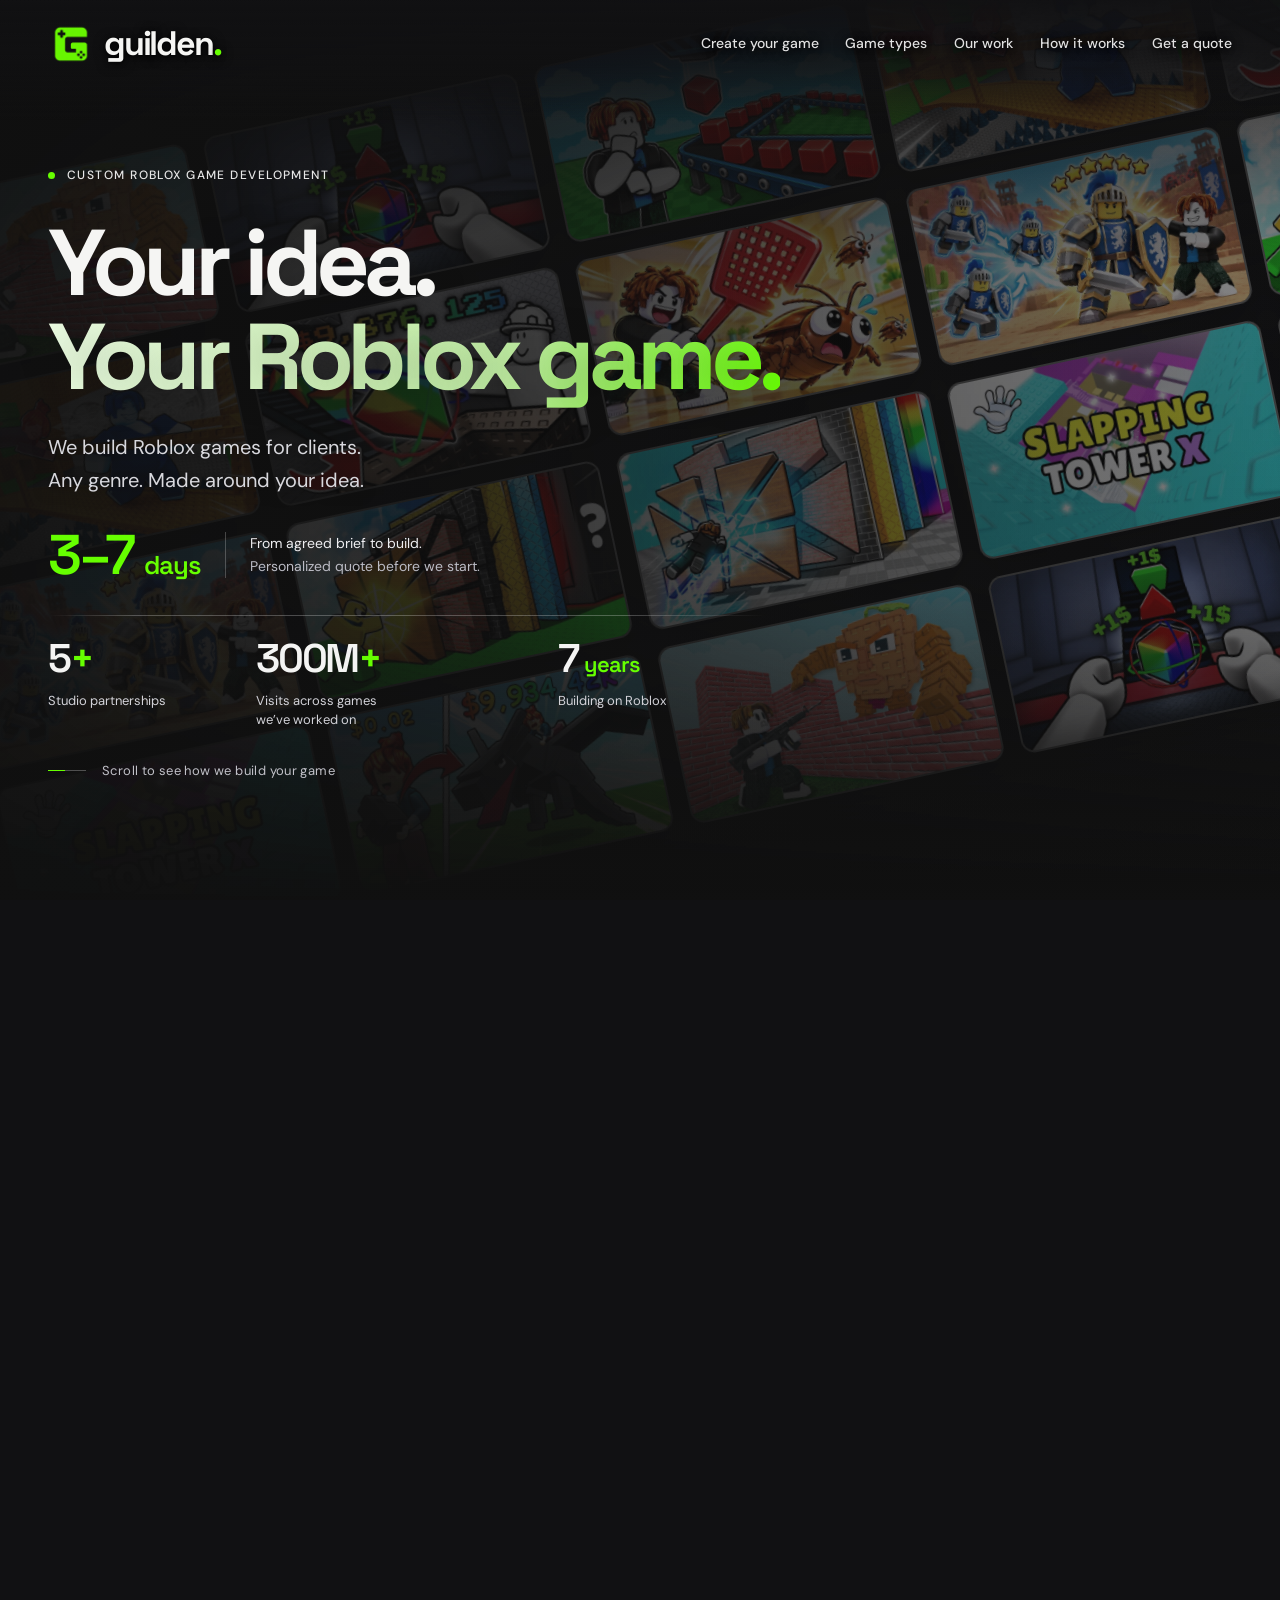
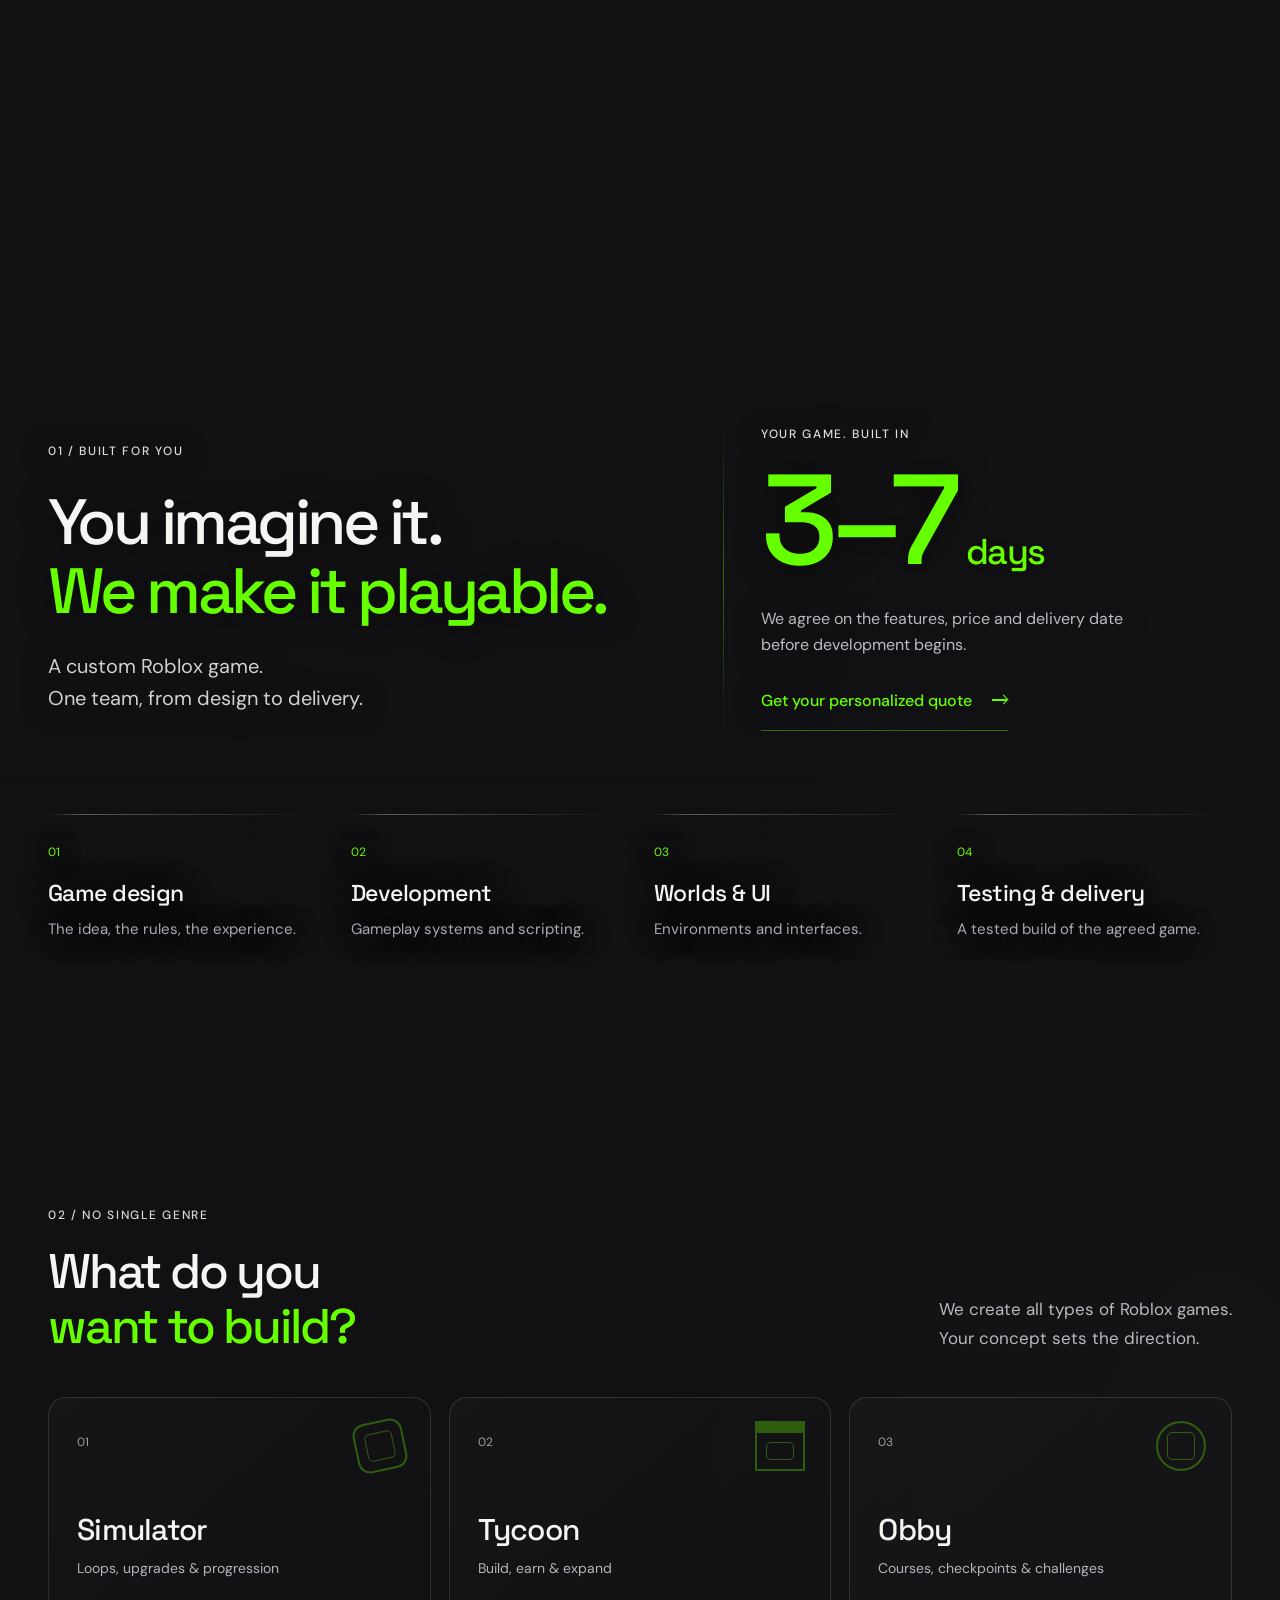
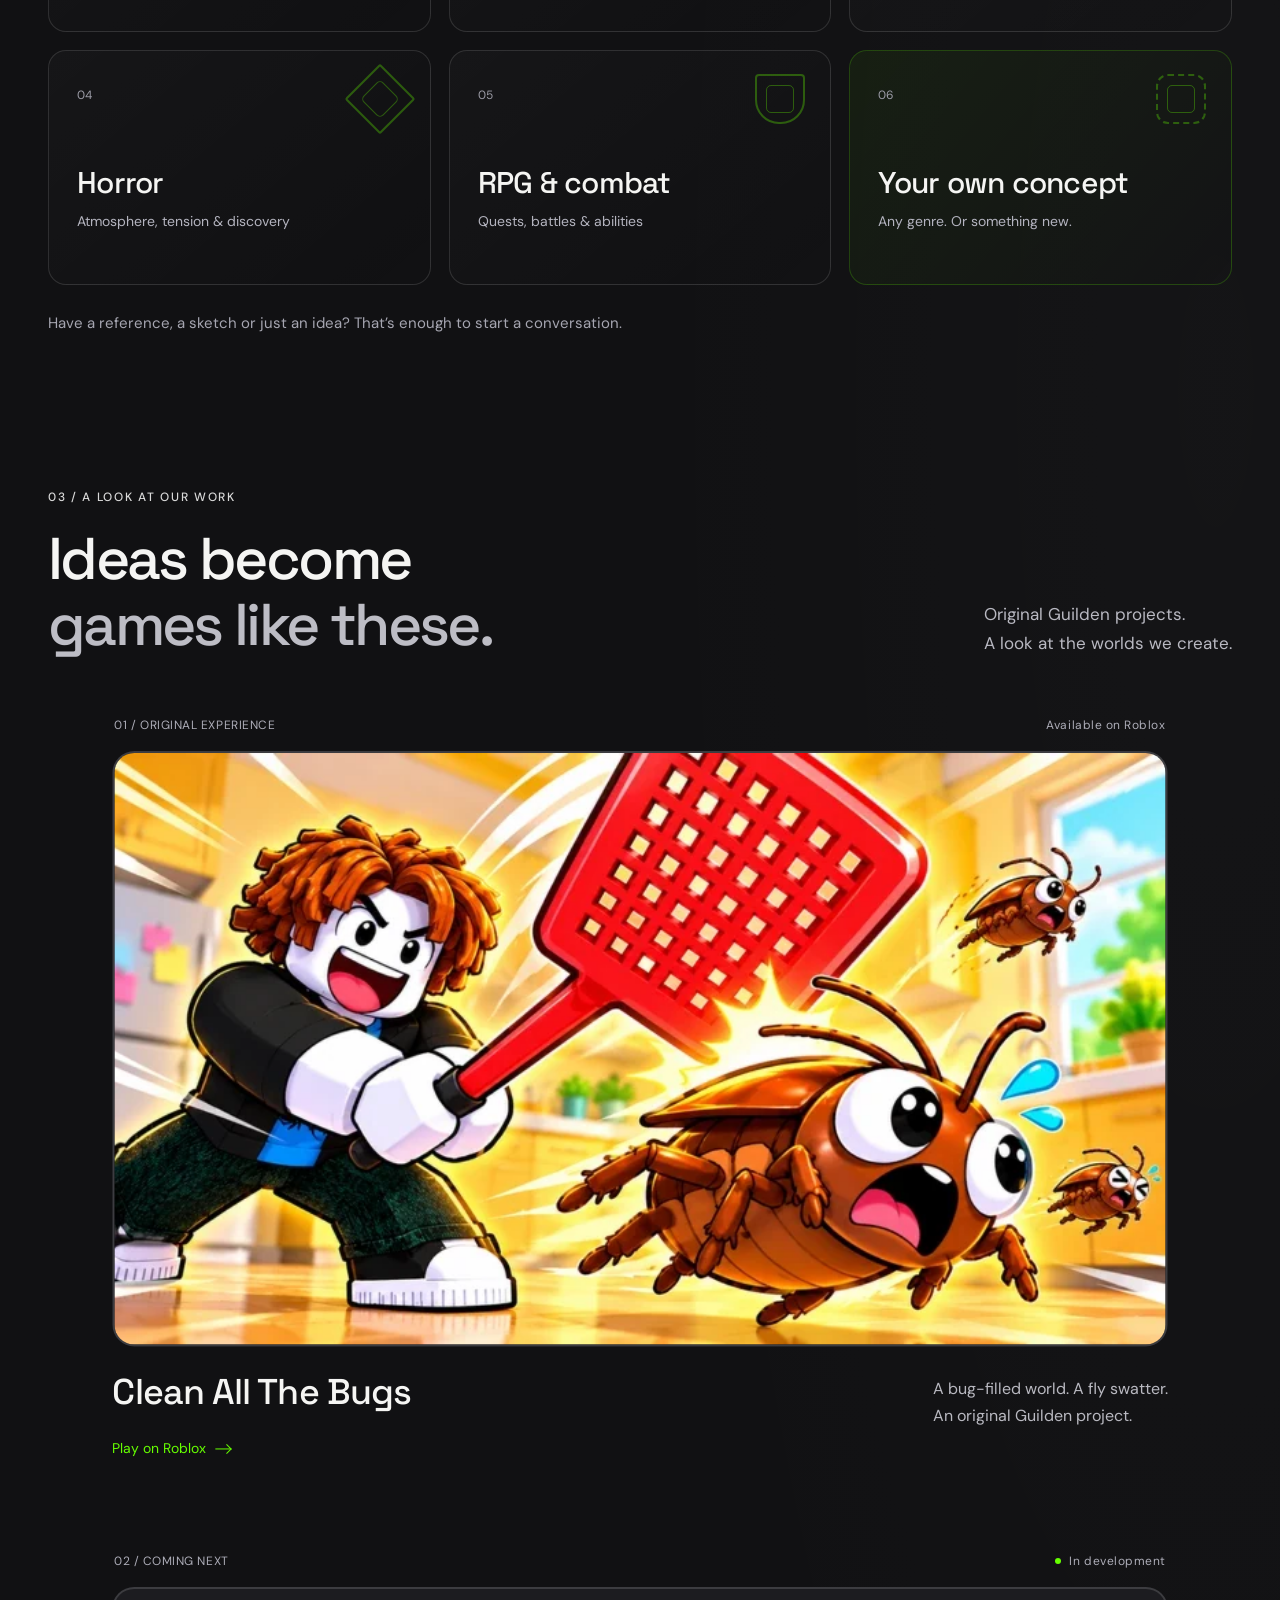
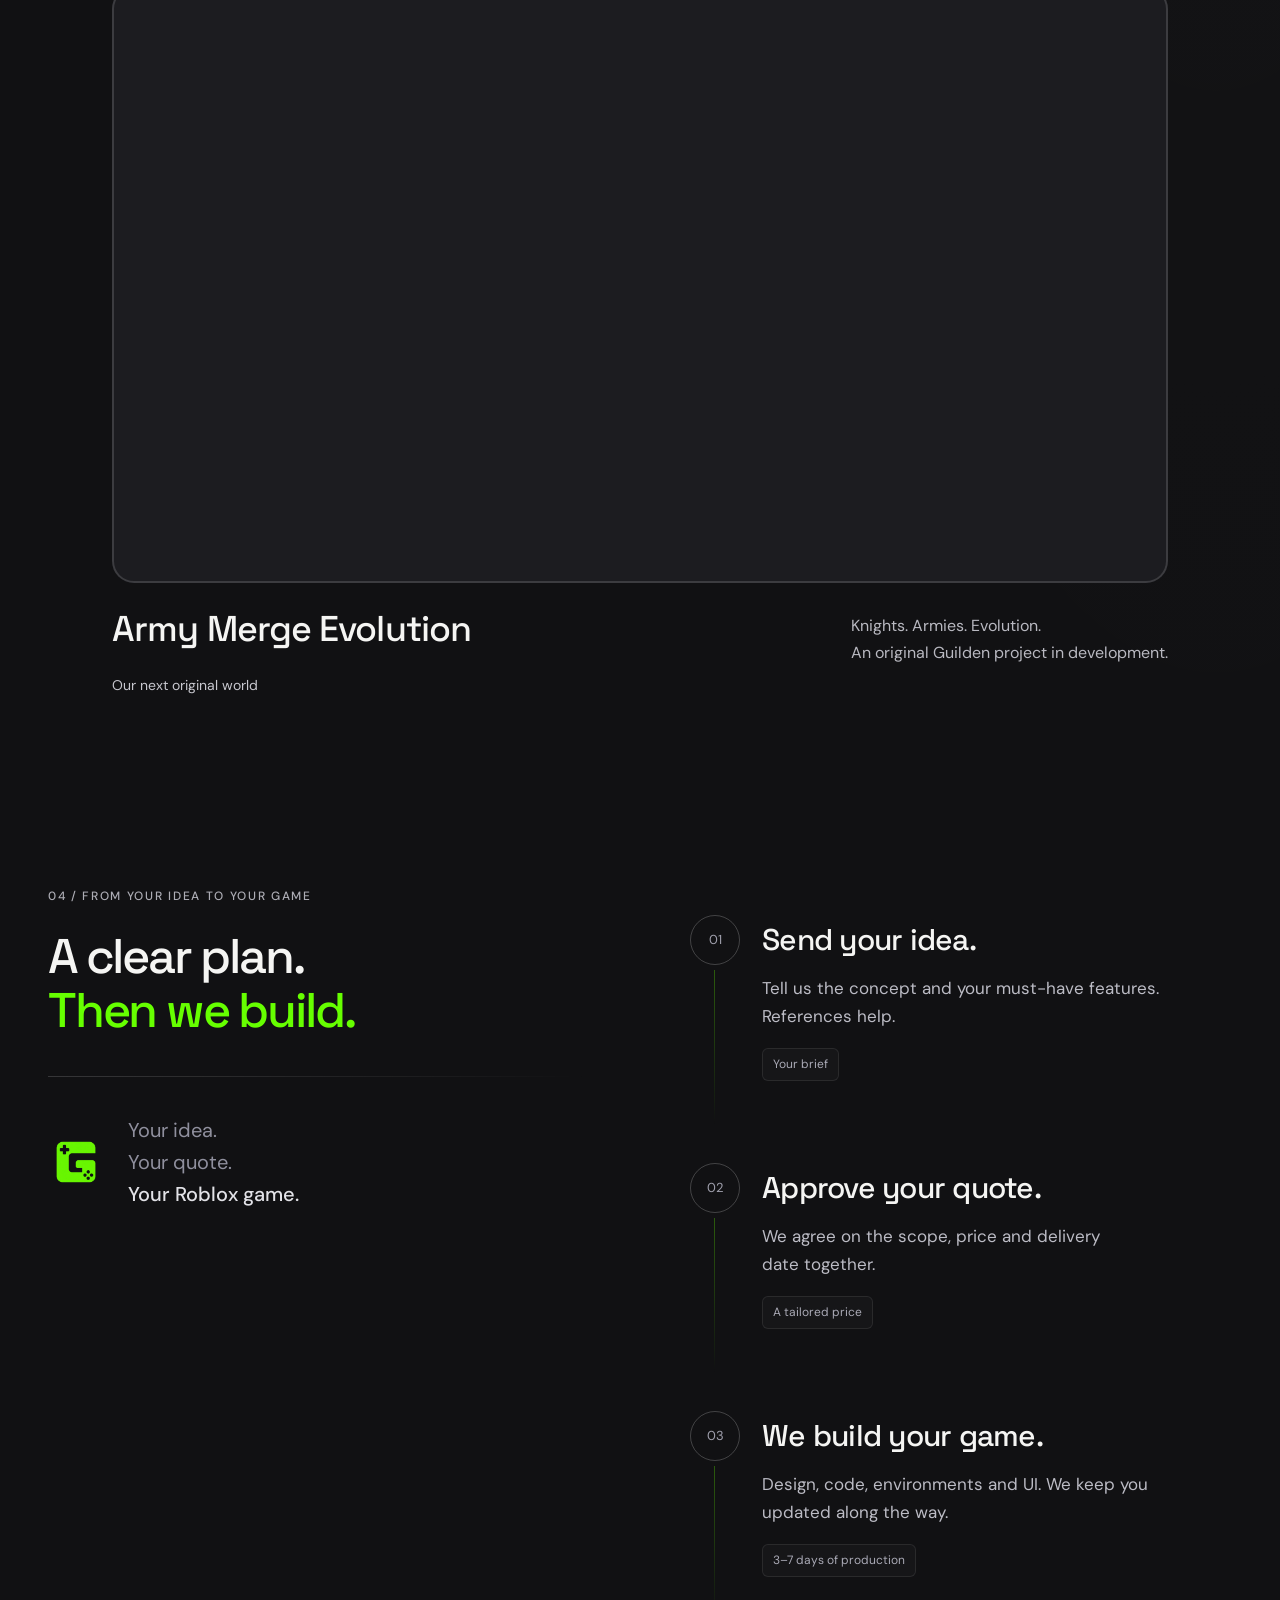
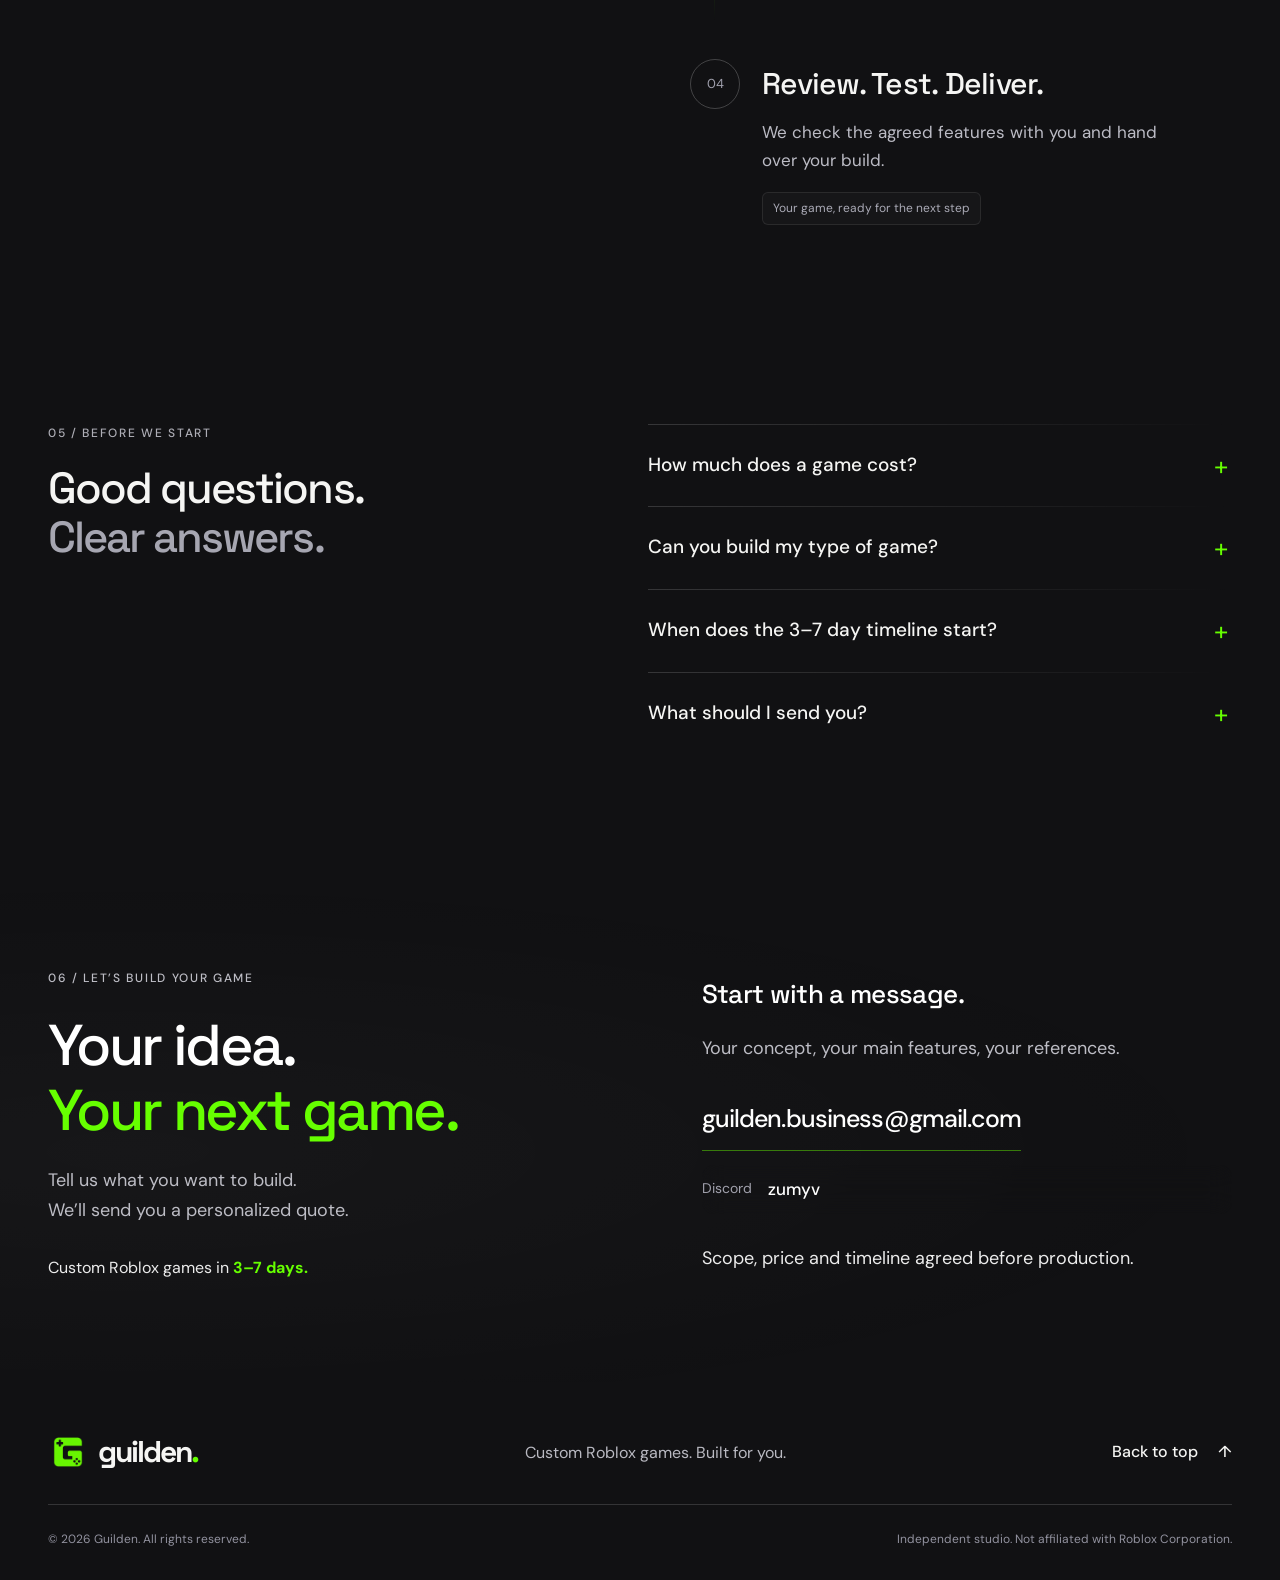
==== commit 86671361: "Refocus Guilden on custom Roblox game commissions and tailored quotes" ====
--- a/index.html
+++ b/index.html
@@ -1,166 +1,68 @@
-<!doctype html>
-<html lang="en">
-<head>
-  <meta charset="utf-8">
-  <meta name="viewport" content="width=device-width, initial-scale=1, viewport-fit=cover">
-  <title>Guilden — Independent Roblox Studio</title>
-  <meta name="description" content="Guilden is an independent Roblox studio. Discover our games, build your idea with us, or give your existing experience a fresh look.">
-  <meta name="theme-color" content="#101010">
-  <meta property="og:title" content="Guilden — Independent Roblox Studio">
-  <meta property="og:description" content="Independent minds. Shared worlds. Discover the next chapter of play with Guilden.">
-  <meta property="og:type" content="website">
-  <meta property="og:locale" content="en_US">
-  <link rel="canonical" href="https://www.guilden.app/">
-  <meta property="og:url" content="https://www.guilden.app/">
-  <meta property="og:site_name" content="Guilden">
-  <meta property="og:image" content="https://www.guilden.app/assets/jeux/clean-all-the-bugs.png">
-  <meta property="og:image:alt" content="Clean All The Bugs, a Roblox game by Guilden">
-  <meta name="twitter:card" content="summary_large_image">
-  <meta name="twitter:title" content="Guilden — Independent Roblox Studio">
-  <meta name="twitter:description" content="Original worlds. New ideas. Built together on Roblox.">
-  <meta name="twitter:image" content="https://www.guilden.app/assets/jeux/clean-all-the-bugs.png">
-  <link rel="icon" type="image/png" href="assets/favicon.png">
-  <link rel="preconnect" href="https://fonts.googleapis.com">
-  <link rel="preconnect" href="https://fonts.gstatic.com" crossorigin>
-  <link rel="stylesheet" href="https://fonts.googleapis.com/css2?family=DM+Sans:wght@400;500;600;700&family=Space+Grotesk:wght@400;500;600;700&display=swap">
-  <link rel="stylesheet" href="css/tokens.css">
-  <link rel="stylesheet" href="css/global.css">
-  <link rel="stylesheet" href="css/motion.css">
-  <link rel="stylesheet" href="css/story.css">
-  <link rel="stylesheet" href="css/mobile.css">
-  <link rel="stylesheet" href="css/refinement.css">
-  <link rel="stylesheet" href="css/simulation.css">
-  <script>document.documentElement.classList.add('js');</script>
-</head>
-<body>
-  <a class="skip-link" href="#content">Skip to content</a>
-  <header class="site-header">
-    <div class="container site-header__inner">
-      <a class="brand" href="#top" aria-label="Guilden, back to top"><img src="assets/guilden-mark-small.png" width="38" height="38" alt=""><span>guilden<span class="brand__period">.</span></span></a>
-      <button class="menu-toggle" type="button" aria-expanded="false" aria-controls="main-menu" data-menu-toggle><span data-menu-label>Menu</span><span class="menu-toggle__icon" aria-hidden="true"></span></button>
-      <nav class="site-nav" id="main-menu" aria-label="Main navigation" data-menu>
-        <a href="#vision">Our approach</a><a href="#upgrade-game">Upgrade Your Game</a><a href="#studio">The studio</a><a href="#games">Our games</a><a href="#create-game">Create Your Game</a><a href="#contact">Contact</a>
-      </nav>
-    </div>
-  </header>
-  <main id="content" tabindex="-1">
-    <div class="world-journey" id="top" data-world-journey>
-    <section class="hero hero--immersive" aria-labelledby="hero-title">
-      <div class="thumbnail-wall" data-thumbnail-wall aria-hidden="true">
-        <div class="thumbnail-wall__fallback"></div>
-      </div>
-      <div class="hero__glow" aria-hidden="true"></div>
-      <div class="container hero__content"><div class="hero__copy">
-        <p class="eyebrow"><span class="status-dot"></span> Independent Roblox studio</p>
-        <h1 id="hero-title">Good games.<br><span class="accent">Built together.</span></h1>
-        <p class="hero__lead">Original worlds. Your next big idea.<br>We design, build and evolve games on Roblox.</p>
-        <dl class="hero-proof" aria-label="Our experience">
-          <div><dt>5<span>+</span></dt><dd>Studio partnerships</dd></div>
-          <div><dt>300M<span>+</span></dt><dd>Visits across games<br>we’ve worked on</dd></div>
-          <div><dt>7<span> years</span></dt><dd>Building on Roblox</dd></div>
-        </dl>
-        <p class="scroll-cue"><span class="scroll-cue__line" aria-hidden="true"></span> Scroll to discover Guilden</p>
-      </div></div>
-
-    </section>
-    <div class="world-journey__runway" aria-hidden="true"></div>
-    <section class="section container world-intro" id="vision" aria-labelledby="vision-title">
-      <div class="world-intro__heading"><p class="eyebrow">01 / Beyond the thumbnail</p><h2 id="vision-title">The first click<br>is just <span class="accent">the beginning.</span></h2></div>
-      <div class="world-intro__details"><p>A thumbnail earns a first look.<br>A great experience gives players a reason to stay.</p><div class="world-intro__principles"><div><span>01</span><h3>A clear idea.</h3><p>A world players understand from the first moment.</p></div><div><span>02</span><h3>A distinct identity.</h3><p>Art, environments and interfaces that belong together.</p></div><div><span>03</span><h3>Room to grow.</h3><p>Listen to players. Learn. Make the next iteration count.</p></div></div></div>
-    </section>
-    </div>
-    <section class="upgrade-chapter" id="upgrade-game" aria-labelledby="upgrade-game-title">
-    <div class="section container service-chapter">
-      <p class="eyebrow create-label">02 / Upgrade Your Game</p>
-      <h2 id="upgrade-game-title" class="upgrade-direct-title">Your game.<br><span class="accent">Here’s what we improve.</span></h2>
-      <div class="upgrade-actions">
-        <article><span class="upgrade-actions__goal">01</span><h3>Retention</h3></article>
-        <article><span class="upgrade-actions__goal">02</span><h3>Playtime</h3></article>
-        <article><span class="upgrade-actions__goal">03</span><h3>Revenue</h3></article>
-        <article><span class="upgrade-actions__goal">04</span><h3>Conversion</h3></article>
-      </div>
-      <div class="upgrade-deal"><div><span class="eyebrow">Choose your partnership</span><p>Fixed payment <span>or</span> revenue share.</p><small>Scope and percentage agreed together.</small></div><a class="service-contact-link" href="#contact">Send your game<span class="link-arrow" aria-hidden="true"></span></a></div>
-    </div>
-    <section class="growth-section simulation" id="growth" aria-labelledby="growth-title">
-      <div class="growth-stage container">
-        <div class="simulation-heading"><p class="eyebrow">See the difference</p><h2 id="growth-title">Before. <span>After Guilden.</span></h2></div>
-        <div class="simulation-panel" aria-label="Illustrative Roblox analytics simulation">
-          <header class="simulation-header"><div><span class="roblox-glyph" aria-hidden="true"></span><div><span>Roblox / Creator analytics</span><h3>Experience overview</h3></div></div><span class="simulation-badge">Simulation</span></header>
-          <ol class="simulation-steps" aria-label="Simulation stages"><li class="is-active"><span>01</span> Retention<i></i></li><li><span>02</span> Playtime<i></i></li><li><span>03</span> Revenue<i></i></li></ol>
-          <div class="simulation-metrics">
-            <article class="simulation-metric is-active" data-metric data-from="4.2" data-to="32.6" data-decimals="1" data-unit="%" data-max="40" data-note="More players come back.">
-              <div class="simulation-metric__title"><h4>Retention</h4><span>Day 1 returning players</span></div>
-              <div class="simulation-comparison"><div><span>Before</span><strong>4.2%</strong></div><span class="simulation-arrow" aria-hidden="true">&rarr;</span><div><span>After Guilden</span><strong data-value>32.6%</strong></div></div>
-            </article>
-            <article class="simulation-metric" data-metric data-from="7.9" data-to="18.4" data-decimals="1" data-unit=" min" data-max="20" data-note="Give players a reason to stay.">
-              <div class="simulation-metric__title"><h4>Playtime</h4><span>Average session length</span></div>
-              <div class="simulation-comparison"><div><span>Before</span><strong>7.9 min</strong></div><span class="simulation-arrow" aria-hidden="true">&rarr;</span><div><span>After Guilden</span><strong data-value>18.4 min</strong></div></div>
-            </article>
-            <article class="simulation-metric" data-metric data-from="32.3" data-to="186.4" data-decimals="1" data-unit=" R$" data-max="200" data-note="Turn engagement into revenue.">
-              <div class="simulation-metric__title"><h4>Revenue</h4><span>Per paying user / Robux</span></div>
-              <div class="simulation-comparison"><div><span>Before</span><strong>32.3 R$</strong></div><span class="simulation-arrow" aria-hidden="true">&rarr;</span><div><span>After Guilden</span><strong data-value>186.4 R$</strong></div></div>
-            </article>
-          </div>
-          <div class="simulation-chart">
-            <div class="simulation-chart__heading"><p data-simulation-note>More players come back.</p><span data-simulation-phase>Scroll to improve</span></div>
-            <div class="simulation-plot" role="img" aria-label="Illustrative Day 1 retention: 4.2% before, 32.6% after. Not live results.">
-              <div class="simulation-axis" aria-hidden="true"><span data-axis-max>40%</span><span data-axis-mid>20%</span><span>0</span></div>
-              <svg viewBox="0 0 1000 200" preserveAspectRatio="none" aria-hidden="true">
-                <defs><linearGradient id="simulation-fill" x1="0" y1="0" x2="0" y2="1"><stop offset="0" stop-color="currentColor" stop-opacity=".23"/><stop offset="1" stop-color="currentColor" stop-opacity="0"/></linearGradient></defs>
-                <path class="simulation-grid" d="M0 1H1000M0 100H1000M0 199H1000"/>
-                <path class="simulation-before" data-simulation-before d="M0 179H1000"/>
-                <path class="simulation-area" data-simulation-area d="M0 179L1000 37V200H0Z"/>
-                <path class="simulation-line" data-simulation-line d="M0 179L1000 37"/>
-                <circle data-simulation-dot cx="1000" cy="37" r="4"/>
-              </svg>
-            </div>
-            <div class="simulation-legend"><span><i></i> Before</span><span><i></i> With Guilden</span><span>Illustrative progression</span></div>
-          </div>
-          <footer class="simulation-footer"><span>Illustrative data &middot; not actual results or a forecast.</span><span data-simulation-count>01 / 03</span></footer>
-        </div>
-        <p class="simulation-scroll" data-simulation-scroll>Keep scrolling to improve the next metric.</p>
-      </div><div class="growth-runway" aria-hidden="true"></div>
-    </section>
-    <div class="simulation-outro container"><div><p class="eyebrow">Your game could be next</p><h3>Want this for your game?</h3><p>Fixed payment or revenue share.</p></div><a class="service-contact-link" href="#contact">Let's talk<span class="link-arrow" aria-hidden="true"></span></a></div>
-    </section>
-    <section class="studio-section studio-section--new" id="studio" aria-labelledby="studio-title">
-      <div class="container studio-editorial">
-        <div class="studio-heading">
-          <p class="eyebrow">03 / Meet Guilden</p>
-          <h2 id="studio-title">Small details.<br><span>Entire worlds.</span></h2>
-          <p class="studio-description">We’re Guilden, an independent Roblox studio. We bring design and development together to make original games and build alongside other creators.</p>
-        </div>
-        <div class="studio-method" aria-label="How we work">
-          <article><span class="studio-method__number">01 / DESIGN</span><h3>Make it feel right.</h3><p>Give every world a visual identity, from its first impression to its smallest interface detail.</p></article>
-          <article><span class="studio-method__number">02 / DEVELOPMENT</span><h3>Bring it to life.</h3><p>Connect the idea, the systems and the way it feels to play.</p></article>
-          <article><span class="studio-method__number">03 / ITERATION</span><h3>Keep listening.</h3><p>Use player feedback and experience analytics to guide what comes next.</p></article>
-        </div>
-        <p class="studio-closing"><img src="assets/guilden-mark-small.png" width="32" height="32" alt=""> Independent minds. Shared worlds.</p>
-      </div>
-    </section>
-    <section class="gallery-section" id="games" aria-labelledby="games-title">
-      <div class="gallery-stage container">
-      <div class="section-heading"><div><p class="eyebrow">04 / Our games</p><h2 id="games-title">Different worlds.<br><span class="accent">The same love of play.</span></h2></div></div>
-      <ul class="games-grid" data-games-grid hidden></ul>
-      <div class="game-gallery" data-games-empty>
-        <figure><div class="game-overline"><span>01 / Original experience</span><span>Available on Roblox</span></div><a class="game-art" href="https://www.roblox.com/games/94879698071144/Clean-All-The-Bugs" target="_blank" rel="noopener noreferrer" aria-label="Play Clean All The Bugs on Roblox (opens in a new tab)"><img src="assets/jeux/clean-all-the-bugs.webp" alt="Clean All The Bugs — a Roblox character chasing bugs with a red fly swatter" width="767" height="432" loading="lazy" decoding="async"></a><figcaption class="game-caption"><div><h3>Clean All The Bugs</h3><a class="game-caption__status game-caption__status--play" href="https://www.roblox.com/games/94879698071144/Clean-All-The-Bugs" target="_blank" rel="noopener noreferrer">Play on Roblox<span class="link-arrow" aria-hidden="true"></span></a></div><p>A bug-filled world. A fly swatter.<br>Meet one of our original Roblox experiences.</p></figcaption></figure>
-        <figure><div class="game-overline"><span>02 / Coming next</span><span class="development-status">In development</span></div><div class="game-art"><img src="assets/jeux/army-merge-evolution.webp" srcset="assets/jeux/army-merge-evolution-small.webp 768w, assets/jeux/army-merge-evolution.webp 1280w" sizes="(max-width: 620px) calc(100vw - 40px), (max-width: 1100px) calc(100vw - 64px), 1056px" alt="Army Merge Evolution — armored Roblox knights merging into a stronger army" width="1280" height="720" loading="lazy" decoding="async"></div><figcaption class="game-caption"><div><h3>Army Merge Evolution</h3><span class="game-caption__status">Our next original world</span></div><p>Knights. Armies. Evolution.<br>A new Guilden experience, currently in development.</p></figcaption></figure>
-      </div>
-      </div>
-    </section>
-    <section class="section container service-chapter" id="create-game" aria-labelledby="create-game-title">
-      <span id="business" class="legacy-anchor" aria-hidden="true"></span>
-      <p class="eyebrow create-label">05 / Create Your Game</p>
-      <div class="create-offer">
-        <div class="create-offer__main"><div><h2 id="create-game-title">Send your idea.<br><span class="accent">Get your Roblox game.</span></h2><p class="create-offer__summary">We design, code and test it for you.</p></div><p class="build-speed__time"><span class="build-speed__label">Delivered in</span><strong>3–7<span>days</span></strong></p></div>
-        <ul class="create-includes" aria-label="Included in the build"><li><span>01</span>Game design</li><li><span>02</span>Development</li><li><span>03</span>Testing &amp; delivery</li></ul>
-        <div class="create-offer__bottom"><p>Send a concept or references.<br>We confirm the scope and price before starting.</p><a class="service-contact-link" href="#contact">Send your idea<span class="link-arrow" aria-hidden="true"></span></a></div>
-      </div>
-    </section>
-
-    <section class="contact-section" id="contact" aria-labelledby="contact-title"><div class="container contact-layout"><div><p class="eyebrow">06 / Contact</p><h2 id="contact-title">Let’s <span>talk.</span></h2><p>Send us your idea.<br>We can build your game in <strong class="contact-speed">3–7 days.</strong></p></div><div class="contact-card"><p class="eyebrow">Email &amp; Discord</p><p data-contact-status><a href="mailto:guilden.business@gmail.com">guilden.business@gmail.com</a><br>Discord: zumyv</p><ul class="contact-links" data-contact-links hidden></ul></div></div></section>
-  </main>
-  <footer class="site-footer container"><div class="footer-top"><a class="brand" href="#top" aria-label="Guilden, back to top"><img src="assets/guilden-mark-small.png" width="38" height="38" alt=""><span>guilden.</span></a><p>Independent minds. Shared worlds.</p><a class="text-link" href="#top">Back to top ↑</a></div><div class="footer-bottom"><p>© <span data-year>2026</span> Guilden. All rights reserved.</p><p>Independent studio. Not affiliated with Roblox Corporation.</p></div></footer>
-  <script src="js/site.config.js"></script><script src="js/app.js" defer></script><script src="js/motion.js" defer></script><script src="js/story.js" defer></script>
-</body>
-</html>
+<!doctype html>
+<html lang="en">
+<head>
+  <meta charset="utf-8">
+  <meta name="viewport" content="width=device-width, initial-scale=1, viewport-fit=cover">
+  <title>Guilden — Custom Roblox Games in 3–7 Days</title>
+  <meta name="description" content="Your idea, built on Roblox. Guilden creates custom Roblox games for clients in 3–7 days, with a tailored quote. Any genre. Design, development and testing.">
+  <meta name="theme-color" content="#101010">
+  <meta property="og:title" content="Guilden — Your Roblox game, built in 3–7 days">
+  <meta property="og:description" content="Send your idea. Get a tailored quote. We design, develop and test your custom Roblox game.">
+  <meta property="og:type" content="website">
+  <meta property="og:locale" content="en_US">
+  <link rel="canonical" href="https://www.guilden.app/">
+  <meta property="og:url" content="https://www.guilden.app/">
+  <meta property="og:site_name" content="Guilden">
+  <meta property="og:image" content="https://www.guilden.app/assets/jeux/clean-all-the-bugs.png">
+  <meta property="og:image:alt" content="Clean All The Bugs, a Roblox game by Guilden">
+  <meta name="twitter:card" content="summary_large_image">
+  <meta name="twitter:title" content="Guilden — Custom Roblox Game Development">
+  <meta name="twitter:description" content="Any genre. Your idea. Built in 3–7 days. Contact Guilden for a tailored quote.">
+  <meta name="twitter:image" content="https://www.guilden.app/assets/jeux/clean-all-the-bugs.png">
+  <link rel="icon" type="image/png" href="assets/favicon.png">
+  <link rel="preconnect" href="https://fonts.googleapis.com">
+  <link rel="preconnect" href="https://fonts.gstatic.com" crossorigin>
+  <link rel="stylesheet" href="https://fonts.googleapis.com/css2?family=DM+Sans:wght@400;500;600;700&family=Space+Grotesk:wght@400;500;600;700&display=swap">
+  <link rel="stylesheet" href="css/tokens.css">
+  <link rel="stylesheet" href="css/global.css">
+  <link rel="stylesheet" href="css/motion.css">
+  <link rel="stylesheet" href="css/story.css">
+  <link rel="stylesheet" href="css/mobile.css">
+  <link rel="stylesheet" href="css/refinement.css">
+  <link rel="stylesheet" href="css/commissions.css">
+  <script>document.documentElement.classList.add('js');</script>
+</head>
+<body class="commissions-site">
+  <a class="skip-link" href="#content">Skip to content</a>
+  <header class="site-header"><div class="container site-header__inner"><a class="brand" href="#top" aria-label="Guilden, back to top"><img src="assets/guilden-mark-small.png" width="38" height="38" alt=""><span>guilden<span class="brand__period">.</span></span></a><button class="menu-toggle" type="button" aria-expanded="false" aria-controls="main-menu" data-menu-toggle><span data-menu-label>Menu</span><span class="menu-toggle__icon" aria-hidden="true"></span></button><nav class="site-nav" id="main-menu" aria-label="Main navigation" data-menu><a href="#vision">Create your game</a><a href="#game-types">Game types</a><a href="#games">Our work</a><a href="#process">How it works</a><a href="#contact">Get a quote</a></nav></div></header>
+  <main id="content" tabindex="-1">
+    <div class="world-journey" id="top" data-world-journey>
+      <section class="hero hero--immersive" aria-labelledby="hero-title">
+        <div class="thumbnail-wall" data-thumbnail-wall aria-hidden="true"><div class="thumbnail-wall__fallback"></div></div><div class="hero__glow" aria-hidden="true"></div>
+        <div class="container hero__content"><div class="hero__copy"><p class="eyebrow"><span class="status-dot"></span> Custom Roblox game development</p><h1 id="hero-title">Your idea.<br><span class="accent">Your Roblox game.</span></h1><p class="hero__lead">We build Roblox games for clients.<br>Any genre. Made around your idea.</p><div class="hero-delivery"><strong>3–7 <span>days</span></strong><p>From agreed brief to build.<br><span>Personalized quote before we start.</span></p></div><dl class="hero-proof" aria-label="Our experience"><div><dt>5<span>+</span></dt><dd>Studio partnerships</dd></div><div><dt>300M<span>+</span></dt><dd>Visits across games<br>we’ve worked on</dd></div><div><dt>7<span> years</span></dt><dd>Building on Roblox</dd></div></dl><p class="scroll-cue"><span class="scroll-cue__line" aria-hidden="true"></span> Scroll to see how we build your game</p></div></div>
+      </section>
+      <div class="world-journey__runway" aria-hidden="true"></div>
+      <section class="section container world-intro commission-offer" id="vision" aria-labelledby="offer-title">
+        <span id="create-game" class="legacy-anchor" aria-hidden="true"></span><span id="business" class="legacy-anchor" aria-hidden="true"></span><span id="upgrade-game" class="legacy-anchor" aria-hidden="true"></span><span id="growth" class="legacy-anchor" aria-hidden="true"></span>
+        <div class="world-intro__heading"><p class="eyebrow">01 / Built for you</p><h2 id="offer-title">You imagine it.<br><span class="accent">We make it playable.</span></h2><p class="commission-lead">A custom Roblox game.<br>One team, from design to delivery.</p></div>
+        <div class="world-intro__details commission-delivery"><p class="eyebrow">Your game. Built in</p><p class="commission-days">3–7<span>days</span></p><p>We agree on the features, price and delivery date before development begins.</p><a class="service-contact-link" href="#contact">Get your personalized quote<span class="link-arrow" aria-hidden="true"></span></a></div>
+        <ol class="build-inclusions" aria-label="What we handle"><li><span>01</span><h3>Game design</h3><p>The idea, the rules, the experience.</p></li><li><span>02</span><h3>Development</h3><p>Gameplay systems and scripting.</p></li><li><span>03</span><h3>Worlds & UI</h3><p>Environments and interfaces.</p></li><li><span>04</span><h3>Testing & delivery</h3><p>A tested build of the agreed game.</p></li></ol>
+      </section>
+    </div>
+    <section class="section container genre-section" id="game-types" aria-labelledby="genres-title"><div class="section-heading"><div><p class="eyebrow">02 / No single genre</p><h2 id="genres-title">What do you<br><span class="accent">want to build?</span></h2></div><p>We create all types of Roblox games.<br>Your concept sets the direction.</p></div><div class="genre-grid"><article class="genre-item"><span>01</span><h3>Simulator</h3><p>Loops, upgrades & progression</p><div class="genre-mark" aria-hidden="true"></div></article><article class="genre-item"><span>02</span><h3>Tycoon</h3><p>Build, earn & expand</p><div class="genre-mark" aria-hidden="true"></div></article><article class="genre-item"><span>03</span><h3>Obby</h3><p>Courses, checkpoints & challenges</p><div class="genre-mark" aria-hidden="true"></div></article><article class="genre-item"><span>04</span><h3>Horror</h3><p>Atmosphere, tension & discovery</p><div class="genre-mark" aria-hidden="true"></div></article><article class="genre-item"><span>05</span><h3>RPG & combat</h3><p>Quests, battles & abilities</p><div class="genre-mark" aria-hidden="true"></div></article><article class="genre-item"><span>06</span><h3>Your own concept</h3><p>Any genre. Or something new.</p><div class="genre-mark" aria-hidden="true"></div></article></div><p class="genre-footnote">Have a reference, a sketch or just an idea? That’s enough to start a conversation.</p></section>
+    <section class="gallery-section" id="games" aria-labelledby="games-title"><div class="gallery-stage container"><div class="section-heading"><div><p class="eyebrow">03 / A look at our work</p><h2 id="games-title">Ideas become<br><span class="accent">games like these.</span></h2></div><p>Original Guilden projects.<br>A look at the worlds we create.</p></div>
+      <div class="game-gallery" data-games-empty>
+        <figure><div class="game-overline"><span>01 / Original experience</span><span>Available on Roblox</span></div><a class="game-art" href="https://www.roblox.com/games/94879698071144/Clean-All-The-Bugs" target="_blank" rel="noopener noreferrer" aria-label="Play Clean All The Bugs on Roblox (opens in a new tab)"><img src="assets/jeux/clean-all-the-bugs.webp" alt="Clean All The Bugs — a Roblox character chasing bugs with a red fly swatter" width="767" height="432" loading="lazy" decoding="async"></a><figcaption class="game-caption"><div><h3>Clean All The Bugs</h3><a class="game-caption__status game-caption__status--play" href="https://www.roblox.com/games/94879698071144/Clean-All-The-Bugs" target="_blank" rel="noopener noreferrer">Play on Roblox<span class="link-arrow" aria-hidden="true"></span></a></div><p>A bug-filled world. A fly swatter.<br>An original Guilden project.</p></figcaption></figure>
+        <figure><div class="game-overline"><span>02 / Coming next</span><span class="development-status">In development</span></div><div class="game-art"><img src="assets/jeux/army-merge-evolution.webp" srcset="assets/jeux/army-merge-evolution-small.webp 768w, assets/jeux/army-merge-evolution.webp 1280w" sizes="(max-width: 620px) calc(100vw - 40px), (max-width: 1100px) calc(100vw - 64px), 1056px" alt="Army Merge Evolution — armored Roblox knights merging into a stronger army" width="1280" height="720" loading="lazy" decoding="async"></div><figcaption class="game-caption"><div><h3>Army Merge Evolution</h3><span class="game-caption__status">Our next original world</span></div><p>Knights. Armies. Evolution.<br>An original Guilden project in development.</p></figcaption></figure>
+      </div>
+      </div>
+    </section>
+
+    <section class="section container commission-process" id="process" aria-labelledby="process-title"><div class="process-heading"><p class="eyebrow">04 / From your idea to your game</p><h2 id="process-title">A clear plan.<br><span class="accent">Then we build.</span></h2><div class="process-summary"><img src="assets/guilden-mark-small.png" alt="" width="56" height="56"><p>Your idea.<br>Your quote.<br><strong>Your Roblox game.</strong></p></div></div><ol class="commission-steps"><li data-build-step><span>01</span><div><h3>Send your idea.</h3><p>Tell us the concept and your must-have features. References help.</p><small>Your brief</small></div></li><li data-build-step><span>02</span><div><h3>Approve your quote.</h3><p>We agree on the scope, price and delivery date together.</p><small>A tailored price</small></div></li><li data-build-step><span>03</span><div><h3>We build your game.</h3><p>Design, code, environments and UI. We keep you updated along the way.</p><small>3–7 days of production</small></div></li><li data-build-step><span>04</span><div><h3>Review. Test. Deliver.</h3><p>We check the agreed features with you and hand over your build.</p><small>Your game, ready for the next step</small></div></li></ol></section>
+    <section class="section container commission-faq" id="questions" aria-labelledby="questions-title"><div><p class="eyebrow">05 / Before we start</p><h2 id="questions-title">Good questions.<br><span>Clear answers.</span></h2></div><div class="faq-list"><details><summary>How much does a game cost?</summary><p>Every game gets a personalized quote based on its features, complexity and scope. Send us your idea and we’ll agree on a price before work begins.</p></details><details><summary>Can you build my type of game?</summary><p>Yes. We create all types of Roblox games, from simulators and tycoons to obbies, horror, RPGs and original concepts. Tell us what you have in mind.</p></details><details><summary>When does the 3–7 day timeline start?</summary><p>Production starts once the brief and quote are approved. We confirm the delivery date for your project before starting; larger scopes may need a longer timeline.</p></details><details><summary>What should I send you?</summary><p>Your game idea, the main features and any references. If you already have a budget or a deadline, include those too. A full design document isn’t required.</p></details></div></section>
+    <section class="contact-section" id="contact" aria-labelledby="contact-title"><div class="container contact-layout"><div><p class="eyebrow">06 / Let’s build your game</p><h2 id="contact-title">Your idea.<br><span>Your next game.</span></h2><p>Tell us what you want to build.<br>We’ll send you a personalized quote.</p><p class="contact-timeline">Custom Roblox games in <strong>3–7 days.</strong></p></div><div class="contact-card"><h3>Start with a message.</h3><p class="contact-instructions">Your concept, your main features, your references.</p><p data-contact-status><a href="mailto:guilden.business@gmail.com">guilden.business@gmail.com</a><br>Discord: zumyv</p><ul class="contact-links" data-contact-links hidden></ul><p class="contact-small">Scope, price and timeline agreed before production.</p></div></div></section>
+  </main>
+  <footer class="site-footer container"><div class="footer-top"><a class="brand" href="#top" aria-label="Guilden, back to top"><img src="assets/guilden-mark-small.png" width="38" height="38" alt=""><span>guilden<span class="brand__period">.</span></span></a><p>Custom Roblox games. Built for you.</p><a class="text-link" href="#top">Back to top <span aria-hidden="true">↑</span></a></div><div class="footer-bottom"><p>© <span data-year>2026</span> Guilden. All rights reserved.</p><p>Independent studio. Not affiliated with Roblox Corporation.</p></div></footer>
+  <script src="js/site.config.js"></script><script src="js/app.js" defer></script><script src="js/motion.js" defer></script><script src="js/story.js" defer></script>
+</body>
+</html>
--- a/css/commissions.css
+++ b/css/commissions.css
@@ -0,0 +1,147 @@
+/* Commissioning: idea, scope, build, delivery. */
+.commissions-site { --section-space: clamp(76px,9vw,130px); }
+.commissions-site .hero--immersive { padding-top: 148px; }
+.commissions-site .hero--immersive h1 { font-size: clamp(60px,7.3vw,106px); max-width: 1000px; }
+.commissions-site .hero--immersive h1 .accent { background-image: linear-gradient(110deg,#efffe6,#c0eea2 63%,#66ff00); }
+.commissions-site .hero__lead { margin-top: 26px; }
+.hero-delivery { display: flex; gap: 24px; align-items: center; margin-top: 30px; }
+.hero-delivery>strong { color: var(--brand); font-family: var(--title-font); font-size: 56px; line-height: 1; font-weight: 600; letter-spacing: -.06em; white-space: nowrap; }
+.hero-delivery>strong>span { font-size: .46em; letter-spacing: -.035em; }
+.hero-delivery>p { font-size: 14px; line-height: 1.65; color: #efeff2; padding-left: 24px; border-left: 1px solid #ffffff3b; }
+.hero-delivery>p>span { color: #bcbcc5; }
+.commissions-site .hero-proof { margin-top: 32px; padding-top: 22px; max-width: 720px; }
+.commissions-site .hero-proof dt { font-size: 40px; }
+.commissions-site .hero-proof dd { font-size: 13px; }
+.commissions-site .scroll-cue { margin-top: 30px; }
+.commission-offer { grid-template-columns: 1.2fr 1fr; gap: 64px; }
+.commission-offer .commission-lead { font-size: 20px; color: #d0d0d6; line-height: 1.6; margin-top: 24px; }
+.commission-delivery { padding-left: 38px; position: relative; }
+.commission-delivery::before { content: ''; position: absolute; inset: 0 auto 0 0; width: 1px; background: linear-gradient(transparent,#66ff0060,transparent); }
+.commission-delivery .eyebrow { margin-bottom: 12px; font-size: 12px; }
+.commission-delivery .commission-days { font-family: var(--title-font); font-size: clamp(90px,10vw,148px); color: var(--brand); font-weight: 500; letter-spacing: -.075em; line-height: 1; white-space: nowrap; }
+.commission-days>span { font-size: .28em; letter-spacing: -.045em; margin-left: 14px; }
+.commission-delivery>p:not(.eyebrow):not(.commission-days) { font-size: 16px; max-width: 34ch; line-height: 1.65; color: #bcbcc5; margin-top: 22px; }
+.commission-delivery .service-contact-link { margin-top: 12px; gap: 20px; font-size: 16px; }
+.build-inclusions { grid-column: 1/-1; display: grid; grid-template-columns: repeat(4,minmax(0,1fr)); gap: 28px; }
+.build-inclusions>li { position: relative; padding-top: 22px; }
+.build-inclusions>li::before { content: ''; position: absolute; inset: 0 0 auto; height: 1px; background: linear-gradient(90deg,transparent,#ffffff50 12%,#ffffff16 75%,transparent); }
+.build-inclusions>li>span { font-size: 12px; color: var(--brand); }
+.build-inclusions h3 { margin-top: 14px; font-size: 23px; }
+.build-inclusions p { margin-top: 10px; color: #aaaab5; font-size: 15px; line-height: 1.6; }
+.genre-section .section-heading>p,.gallery-section .section-heading>p { max-width: 310px; font-size: 17px; color: #b9b9c2; }
+.genre-grid { display: grid; grid-template-columns: repeat(3,minmax(0,1fr)); gap: 18px; }
+.genre-item { position: relative; isolation: isolate; overflow: hidden; padding: 28px; min-height: 235px; border: 1px solid #ffffff20; border-radius: 18px; background: linear-gradient(140deg,#ffffff06,transparent); transition: border-color .25s,background .25s; }
+.genre-item:hover { border-color: #66ff0050; background: linear-gradient(140deg,#66ff000b,transparent); }
+.genre-item>span { font-size: 12px; color: #9d9da8; }
+.genre-item h3 { font-size: 30px; margin-top: 56px; }
+.genre-item p { color: #b4b4bf; font-size: 14px; margin-top: 8px; }
+.genre-mark { position: absolute; z-index: -1; right: 25px; top: 23px; width: 50px; height: 50px; border: 2px solid #66ff0050; border-radius: 12px; transform: rotate(-12deg); }
+.genre-mark::after { content: ''; position: absolute; inset: 9px; border: 1px solid #66ff0050; border-radius: 5px; }
+.genre-item:nth-child(2) .genre-mark { border-radius: 0; transform: none; border-top-width: 12px; }
+.genre-item:nth-child(3) .genre-mark { border-radius: 50%; transform: none; }
+.genre-item:nth-child(4) .genre-mark { transform: rotate(45deg); border-radius: 2px; }
+.genre-item:nth-child(5) .genre-mark { border-radius: 4px 4px 24px 24px; transform: none; }
+.genre-item:last-child .genre-mark { border-style: dashed; transform: none; }
+.genre-item:last-child { background: linear-gradient(130deg,#66ff000e,transparent); border-color: #66ff0033; }
+.genre-footnote { font-size: 15px; color: #a6a6b1; margin-top: 26px; }
+.commissions-site .gallery-stage { padding-block: 36px 64px; }
+.commission-process { display: grid; grid-template-columns: 1fr 1fr; gap: 100px; align-items: start; }
+.process-heading { position: sticky; top: 130px; }
+.process-heading .eyebrow { margin-bottom: 24px; }
+.process-summary { display: flex; align-items: center; gap: 24px; padding-top: 38px; margin-top: 38px; position: relative; }
+.process-summary::before { content: ''; position: absolute; inset: 0 0 auto; height: 1px; background: linear-gradient(90deg,#ffffff28,transparent); }
+.process-summary p { font-size: 20px; line-height: 1.6; color: #90909e; }
+.process-summary strong { font-weight: 500; color: #e2e2e7; }
+.commission-steps { display: grid; gap: 10px; }
+.commission-steps li { display: grid; grid-template-columns: 50px 1fr; gap: 22px; position: relative; padding: 28px 0 44px; }
+.commission-steps li:not(:last-child)::after { content: ''; position: absolute; top: 83px; bottom: 0; left: 24px; width: 1px; background: linear-gradient(#66ff0050,transparent); }
+.commission-steps li>span { display: grid; place-items: center; width: 50px; height: 50px; border: 1px solid #ffffff36; border-radius: 50%; font-size: 13px; color: #a0a0ad; transition: color .35s,border-color .35s,background .35s; }
+.commission-steps h3 { font-size: 30px; padding-top: 6px; }
+.commission-steps p { margin-top: 16px; color: #bcbcc5; font-size: 17px; max-width: 35ch; line-height: 1.65; }
+.commission-steps small { display: inline-block; margin-top: 18px; font-size: 12px; color: #aaaab6; padding: 5px 10px; border-radius: 6px; background: #ffffff06; border: 1px solid #ffffff15; }
+.commission-steps .is-current>span { color: #111; background: var(--brand); border-color: var(--brand); }
+.commission-steps .is-current small { color: #cbeab6; }
+.commission-faq { display: grid; grid-template-columns: 1fr 1.1fr; gap: 70px; padding-top: 40px; }
+.commission-faq .eyebrow { margin-bottom: 22px; }
+.commission-faq h2 { font-size: clamp(34px,3.4vw,48px); }
+.commission-faq h2>span { color: #a6a6b1; }
+.faq-list details { position: relative; padding-block: 4px; }
+.faq-list details::before { content: ''; position: absolute; inset: 0 0 auto; height: 1px; background: linear-gradient(90deg,#ffffff28,transparent); }
+.faq-list summary { list-style: none; position: relative; cursor: pointer; padding: 24px 35px 24px 0; font-size: 19px; font-weight: 500; line-height: 1.4; }
+.faq-list summary::-webkit-details-marker { display: none; }
+.faq-list summary::after { content: '+'; position: absolute; right: 4px; top: 20px; font-size: 26px; font-weight: 400; color: var(--brand); }
+.faq-list details[open] summary::after { content: '−'; }
+.faq-list details p { font-size: 16px; line-height: 1.75; color: #b2b2bf; padding: 0 24px 24px 0; }
+.commissions-site .contact-layout { grid-template-columns: 1.1fr 1fr; gap: 70px; }
+.commissions-site .contact-layout h2 { font-size: clamp(42px,4.5vw,66px); }
+.commissions-site .contact-layout h2>span { color: var(--brand); }
+.contact-instructions { font-size: 16px; color: #b4b4c0; line-height: 1.65; margin-bottom: 24px; }
+.contact-timeline { font-size: 16px !important; color: #b7b7c3; margin-top: 24px; }
+.contact-timeline strong { color: var(--brand); white-space: nowrap; }
+.contact-small { font-size: 13px; color: #9999a6; line-height: 1.6; margin-top: 24px; }
+.commissions-site .contact-links .contact-email { font-size: clamp(18px,2vw,25px); overflow-wrap: anywhere; }
+@media(max-width:1000px) {
+  .commission-offer { gap: 40px; }
+  .commission-delivery { padding-left: 24px; }
+  .build-inclusions { grid-template-columns: repeat(2,minmax(0,1fr)); gap: 32px; }
+  .commission-process { gap: 48px; }
+  .genre-item { padding: 22px; }
+  .genre-item h3 { font-size: 26px; }
+}
+@media(max-width:900px) {
+  .commission-offer { grid-template-columns: 1fr; }
+  .commission-delivery { padding-left: 0; }
+  .commission-delivery::before { display: none; }
+  .commission-delivery>p:not(.eyebrow):not(.commission-days) { max-width: 50ch; }
+  .genre-grid { grid-template-columns: repeat(2,minmax(0,1fr)); }
+  .commission-process,.commission-faq { grid-template-columns: 1fr; gap: 38px; }
+  .process-heading { position: static; }
+  .process-summary { display: none; }
+  .commissions-site .contact-layout { grid-template-columns: 1fr; gap: 38px; }
+}
+@media(max-width:620px) {
+  .commissions-site .hero--immersive { padding-top: calc(115px + env(safe-area-inset-top,0px)); padding-bottom: 48px; }
+  .commissions-site .hero--immersive h1 { font-size: clamp(36px,9.7vw,56px); line-height: 1.08; }
+  .commissions-site .hero--immersive .eyebrow { font-size: 10px; margin-bottom: 24px; }
+  .commissions-site .hero__lead { font-size: 17px; margin-top: 22px; }
+  .hero-delivery { gap: 16px; margin-top: 26px; }
+  .hero-delivery>strong { font-size: 44px; }
+  .hero-delivery>p { padding-left: 16px; font-size: 12px; }
+  .commissions-site .hero-proof { margin-top: 28px; gap: 12px; }
+  .commissions-site .hero-proof dt { font-size: clamp(26px,7.5vw,36px); }
+  .commissions-site .hero-proof dd { font-size: 11px; }
+  .commissions-site .scroll-cue { font-size: 12px; margin-top: 26px; }
+  .commissions-site .commission-offer { gap: 32px; }
+  .commission-offer .commission-lead { font-size: 17px; margin-top: 20px; }
+  .commission-delivery .commission-days { font-size: 104px; }
+  .commission-delivery>p:not(.eyebrow):not(.commission-days) { font-size: 16px; }
+  .commission-delivery .service-contact-link { font-size: 15px; }
+  .build-inclusions { gap: 26px 18px; }
+  .build-inclusions h3 { font-size: 20px; }
+  .build-inclusions p { font-size: 13px; }
+  .genre-grid { gap: 12px; }
+  .genre-item { min-height: 205px; padding: 18px 14px; border-radius: 14px; }
+  .genre-item h3 { font-size: 22px; margin-top: 58px; }
+  .genre-item p { font-size: 12px; line-height: 1.5; }
+  .genre-mark { width: 36px; height: 36px; right: 15px; top: 20px; }
+  .genre-mark::after { inset: 6px; }
+  .genre-footnote { font-size: 14px; }
+  .genre-section .section-heading>p,.gallery-section .section-heading>p { font-size: 16px; max-width: none; }
+  .commission-steps li { gap: 16px; grid-template-columns: 40px 1fr; padding-block: 20px 32px; }
+  .commission-steps li>span { width: 40px; height: 40px; }
+  .commission-steps li:not(:last-child)::after { left: 19px; top: 66px; }
+  .commission-steps h3 { font-size: 25px; }
+  .commission-steps p { font-size: 16px; margin-top: 12px; }
+  .commission-faq { padding-top: 20px; }
+  .faq-list summary { font-size: 17px; }
+  .faq-list details p { font-size: 15px; }
+  .commissions-site .contact-layout h2 { font-size: 42px; }
+  .commissions-site .contact-links .contact-email { font-size: clamp(16px,4.8vw,23px); }
+}
+@media(max-width:360px) {
+  .hero-delivery { align-items: flex-start; flex-direction: column; gap: 14px; }
+  .hero-delivery>p { border-left: none; padding-left: 0; }
+  .genre-grid { grid-template-columns: 1fr; }
+  .genre-item { min-height: 180px; }
+}
+@media(prefers-reduced-motion:reduce) { .genre-item,.commission-steps li>span { transition: none; } }
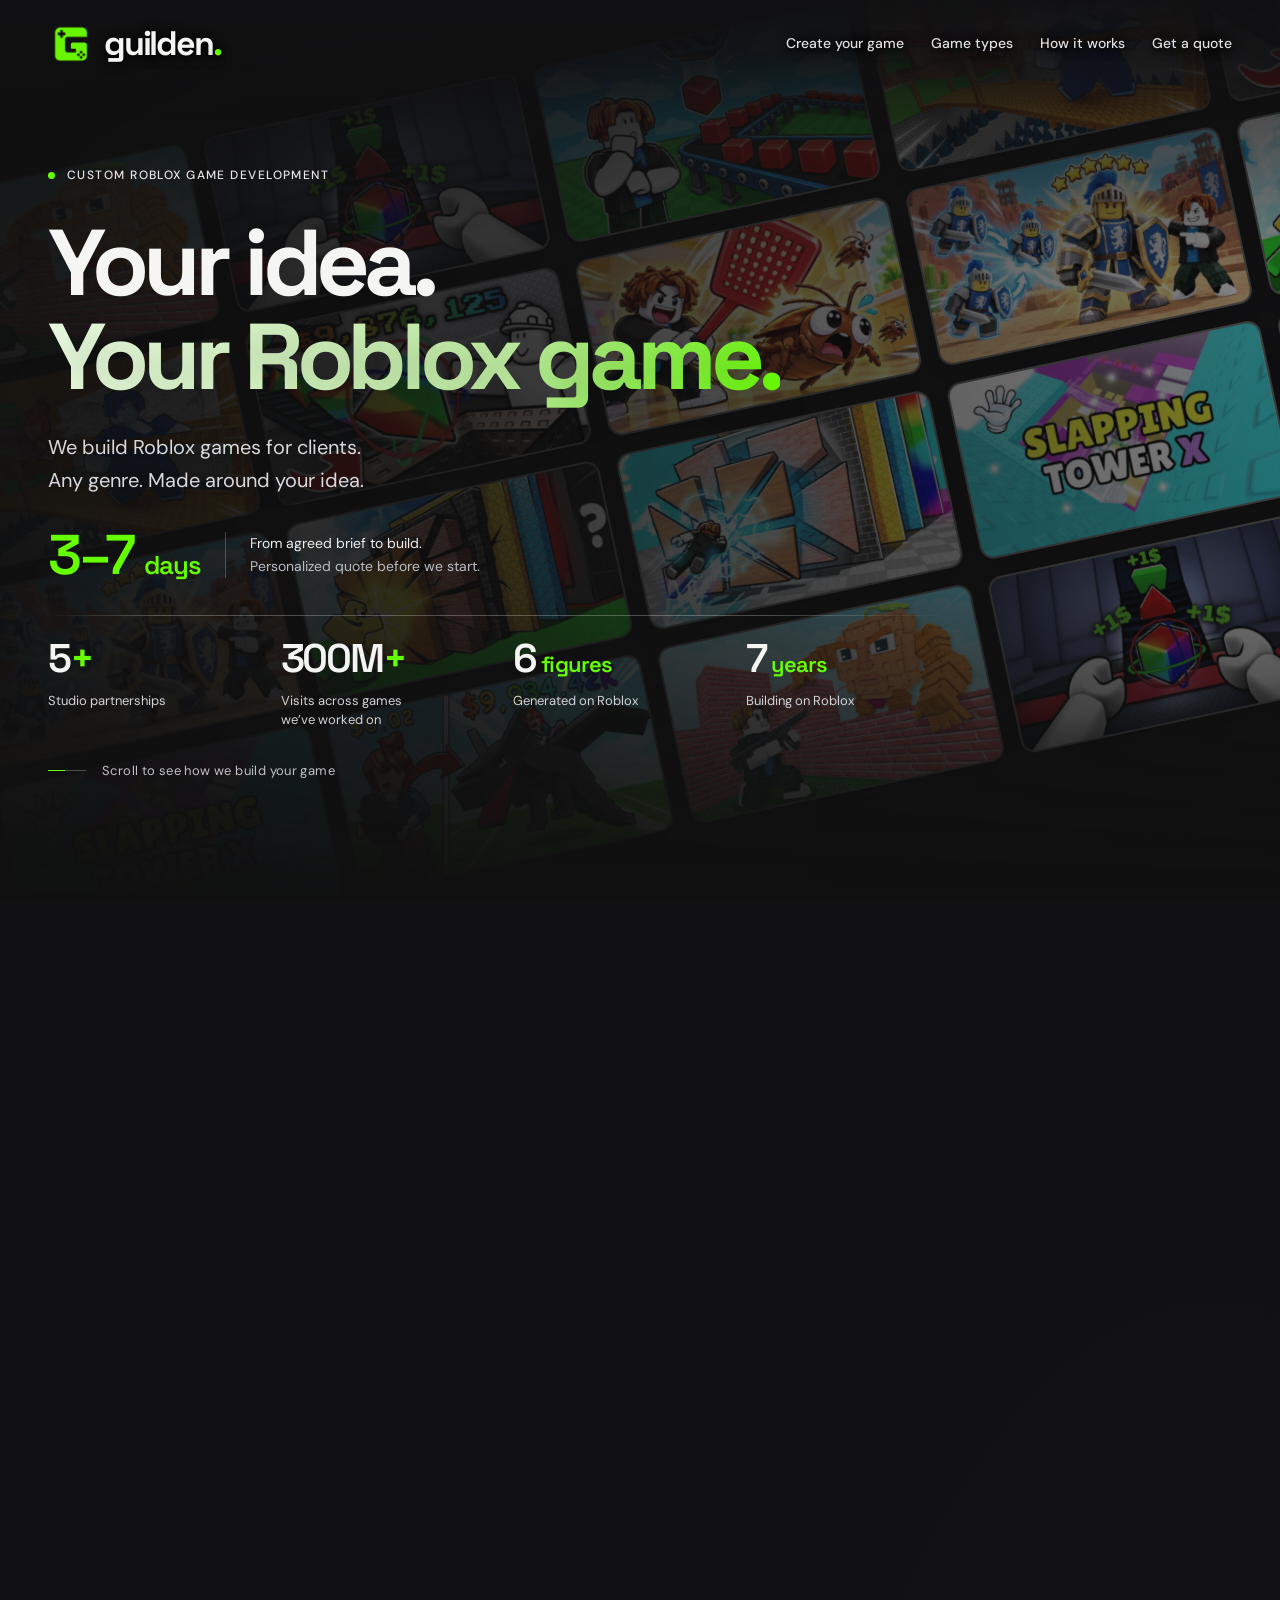
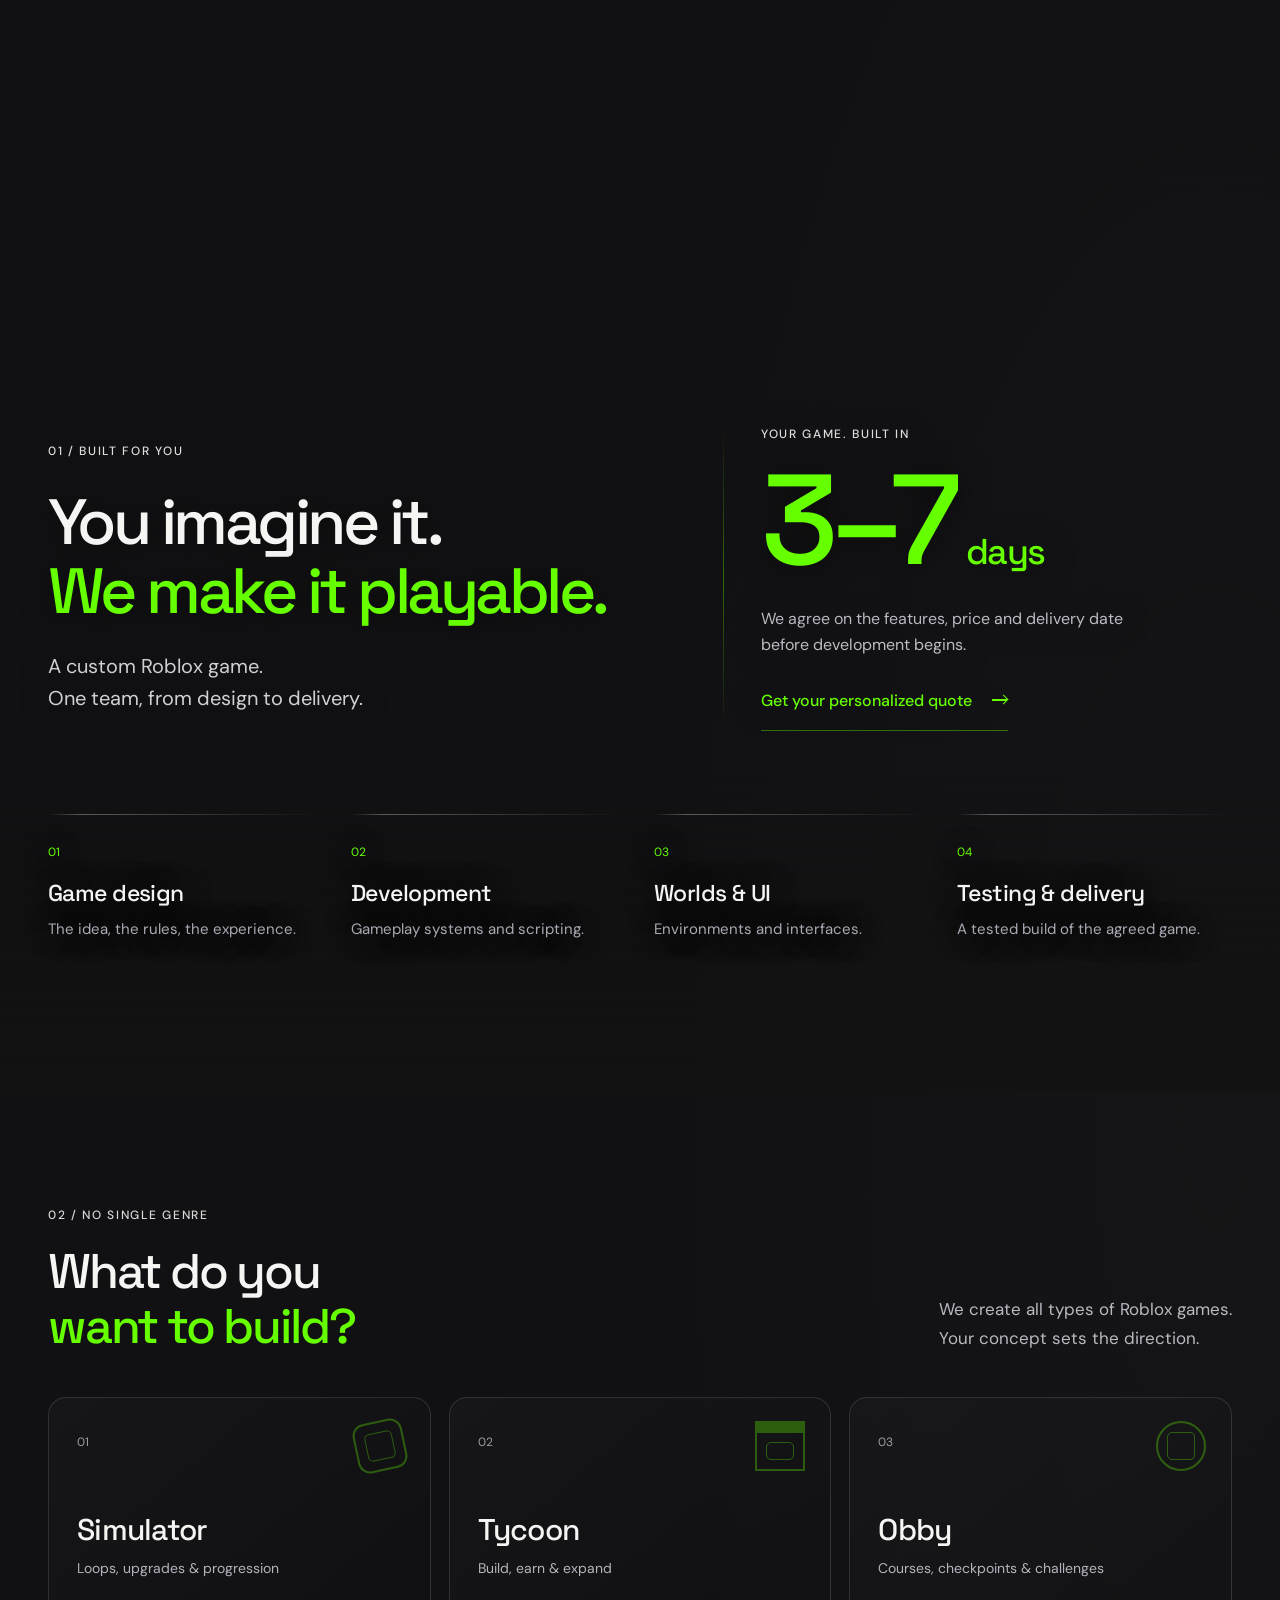
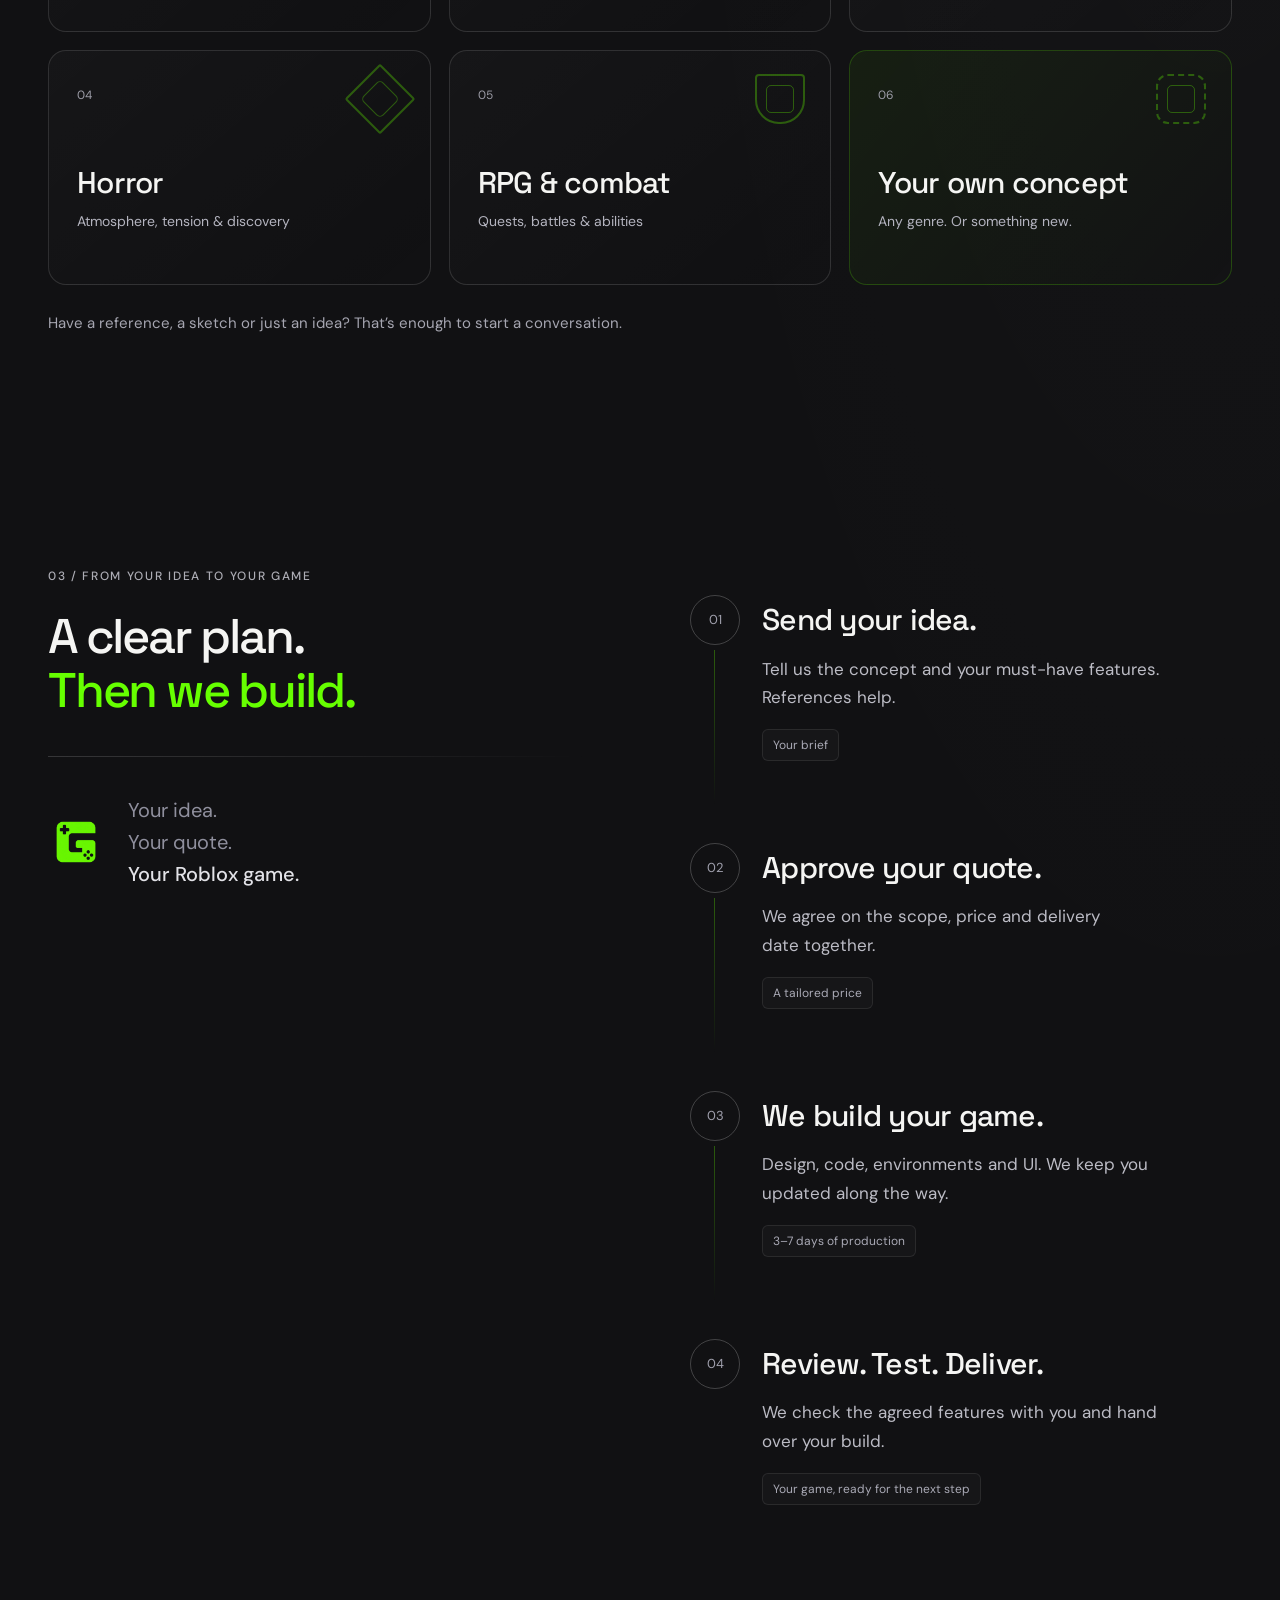
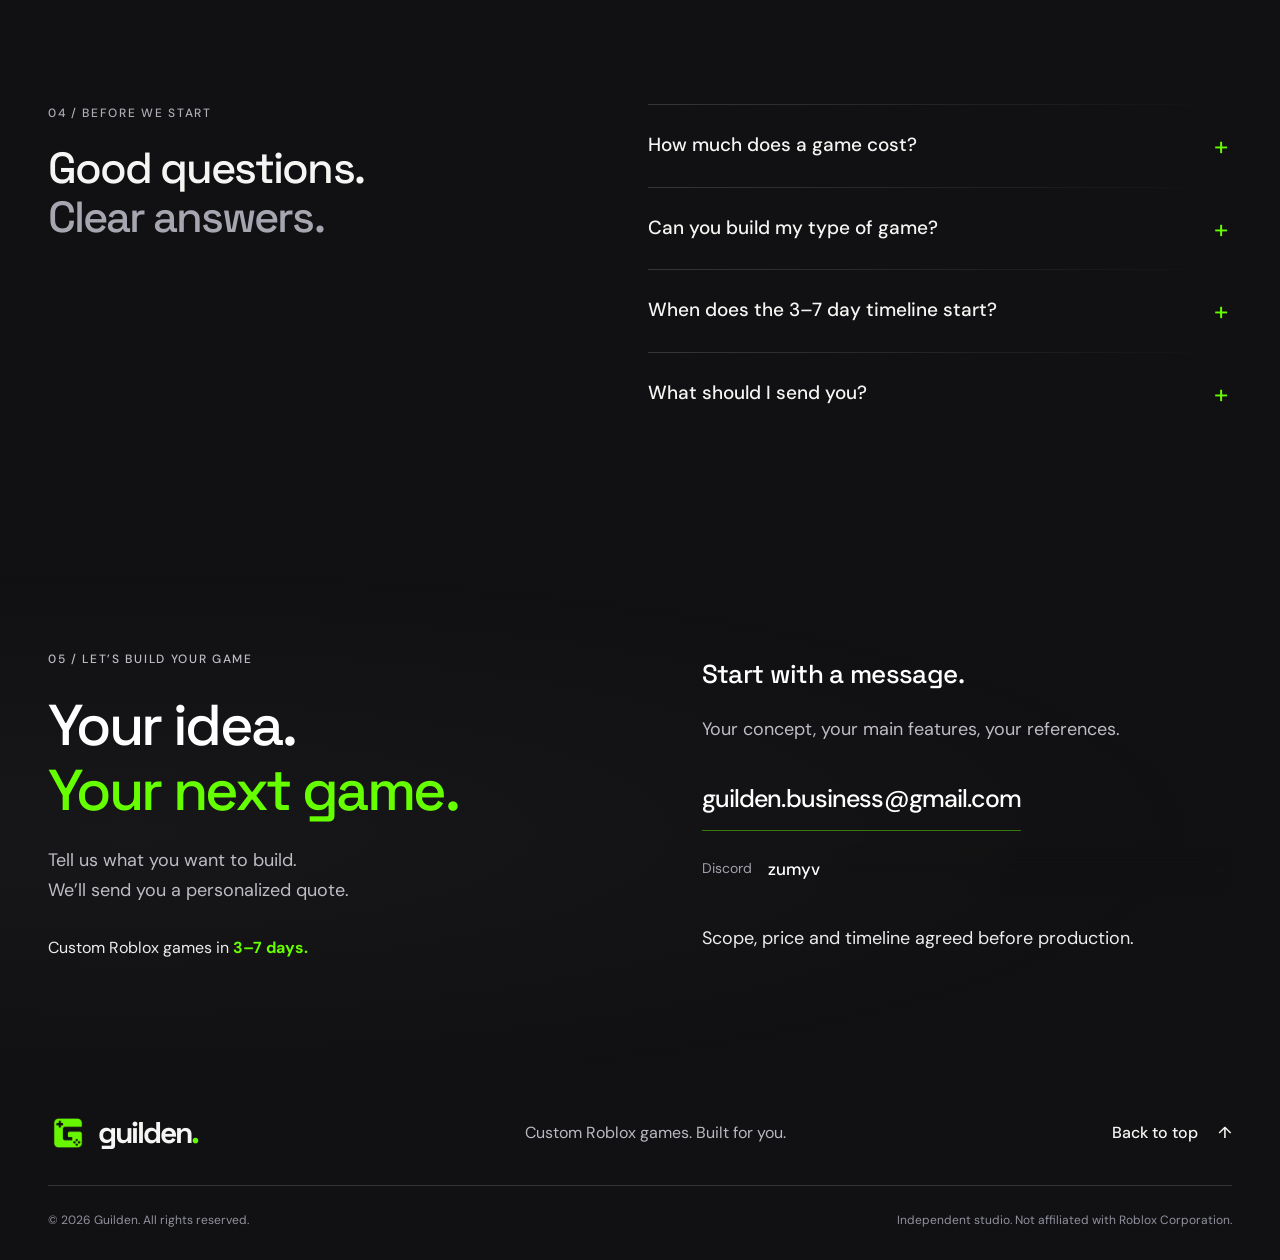
==== commit 57102ac0: "Add six-figure Roblox revenue proof and remove game showcase" ====
--- a/index.html
+++ b/index.html
@@ -13,12 +13,12 @@
   <link rel="canonical" href="https://www.guilden.app/">
   <meta property="og:url" content="https://www.guilden.app/">
   <meta property="og:site_name" content="Guilden">
-  <meta property="og:image" content="https://www.guilden.app/assets/jeux/clean-all-the-bugs.png">
-  <meta property="og:image:alt" content="Clean All The Bugs, a Roblox game by Guilden">
-  <meta name="twitter:card" content="summary_large_image">
+  <meta property="og:image" content="https://www.guilden.app/assets/guilden-controller-mark.png">
+  <meta property="og:image:alt" content="Guilden — custom Roblox game development">
+  <meta name="twitter:card" content="summary">
   <meta name="twitter:title" content="Guilden — Custom Roblox Game Development">
   <meta name="twitter:description" content="Any genre. Your idea. Built in 3–7 days. Contact Guilden for a tailored quote.">
-  <meta name="twitter:image" content="https://www.guilden.app/assets/jeux/clean-all-the-bugs.png">
+  <meta name="twitter:image" content="https://www.guilden.app/assets/guilden-controller-mark.png">
   <link rel="icon" type="image/png" href="assets/favicon.png">
   <link rel="preconnect" href="https://fonts.googleapis.com">
   <link rel="preconnect" href="https://fonts.gstatic.com" crossorigin>
@@ -34,12 +34,12 @@
 </head>
 <body class="commissions-site">
   <a class="skip-link" href="#content">Skip to content</a>
-  <header class="site-header"><div class="container site-header__inner"><a class="brand" href="#top" aria-label="Guilden, back to top"><img src="assets/guilden-mark-small.png" width="38" height="38" alt=""><span>guilden<span class="brand__period">.</span></span></a><button class="menu-toggle" type="button" aria-expanded="false" aria-controls="main-menu" data-menu-toggle><span data-menu-label>Menu</span><span class="menu-toggle__icon" aria-hidden="true"></span></button><nav class="site-nav" id="main-menu" aria-label="Main navigation" data-menu><a href="#vision">Create your game</a><a href="#game-types">Game types</a><a href="#games">Our work</a><a href="#process">How it works</a><a href="#contact">Get a quote</a></nav></div></header>
+  <header class="site-header"><div class="container site-header__inner"><a class="brand" href="#top" aria-label="Guilden, back to top"><img src="assets/guilden-mark-small.png" width="38" height="38" alt=""><span>guilden<span class="brand__period">.</span></span></a><button class="menu-toggle" type="button" aria-expanded="false" aria-controls="main-menu" data-menu-toggle><span data-menu-label>Menu</span><span class="menu-toggle__icon" aria-hidden="true"></span></button><nav class="site-nav" id="main-menu" aria-label="Main navigation" data-menu><a href="#vision">Create your game</a><a href="#game-types">Game types</a><a href="#process">How it works</a><a href="#contact">Get a quote</a></nav></div></header>
   <main id="content" tabindex="-1">
     <div class="world-journey" id="top" data-world-journey>
       <section class="hero hero--immersive" aria-labelledby="hero-title">
         <div class="thumbnail-wall" data-thumbnail-wall aria-hidden="true"><div class="thumbnail-wall__fallback"></div></div><div class="hero__glow" aria-hidden="true"></div>
-        <div class="container hero__content"><div class="hero__copy"><p class="eyebrow"><span class="status-dot"></span> Custom Roblox game development</p><h1 id="hero-title">Your idea.<br><span class="accent">Your Roblox game.</span></h1><p class="hero__lead">We build Roblox games for clients.<br>Any genre. Made around your idea.</p><div class="hero-delivery"><strong>3–7 <span>days</span></strong><p>From agreed brief to build.<br><span>Personalized quote before we start.</span></p></div><dl class="hero-proof" aria-label="Our experience"><div><dt>5<span>+</span></dt><dd>Studio partnerships</dd></div><div><dt>300M<span>+</span></dt><dd>Visits across games<br>we’ve worked on</dd></div><div><dt>7<span> years</span></dt><dd>Building on Roblox</dd></div></dl><p class="scroll-cue"><span class="scroll-cue__line" aria-hidden="true"></span> Scroll to see how we build your game</p></div></div>
+        <div class="container hero__content"><div class="hero__copy"><p class="eyebrow"><span class="status-dot"></span> Custom Roblox game development</p><h1 id="hero-title">Your idea.<br><span class="accent">Your Roblox game.</span></h1><p class="hero__lead">We build Roblox games for clients.<br>Any genre. Made around your idea.</p><div class="hero-delivery"><strong>3–7 <span>days</span></strong><p>From agreed brief to build.<br><span>Personalized quote before we start.</span></p></div><dl class="hero-proof" aria-label="Our experience"><div><dt>5<span>+</span></dt><dd>Studio partnerships</dd></div><div><dt>300M<span>+</span></dt><dd>Visits across games<br>we’ve worked on</dd></div><div class="hero-proof__revenue"><dt>6<span> figures</span></dt><dd>Generated on Roblox</dd></div><div><dt>7<span> years</span></dt><dd>Building on Roblox</dd></div></dl><p class="scroll-cue"><span class="scroll-cue__line" aria-hidden="true"></span> Scroll to see how we build your game</p></div></div>
       </section>
       <div class="world-journey__runway" aria-hidden="true"></div>
       <section class="section container world-intro commission-offer" id="vision" aria-labelledby="offer-title">
@@ -50,17 +50,9 @@
       </section>
     </div>
     <section class="section container genre-section" id="game-types" aria-labelledby="genres-title"><div class="section-heading"><div><p class="eyebrow">02 / No single genre</p><h2 id="genres-title">What do you<br><span class="accent">want to build?</span></h2></div><p>We create all types of Roblox games.<br>Your concept sets the direction.</p></div><div class="genre-grid"><article class="genre-item"><span>01</span><h3>Simulator</h3><p>Loops, upgrades & progression</p><div class="genre-mark" aria-hidden="true"></div></article><article class="genre-item"><span>02</span><h3>Tycoon</h3><p>Build, earn & expand</p><div class="genre-mark" aria-hidden="true"></div></article><article class="genre-item"><span>03</span><h3>Obby</h3><p>Courses, checkpoints & challenges</p><div class="genre-mark" aria-hidden="true"></div></article><article class="genre-item"><span>04</span><h3>Horror</h3><p>Atmosphere, tension & discovery</p><div class="genre-mark" aria-hidden="true"></div></article><article class="genre-item"><span>05</span><h3>RPG & combat</h3><p>Quests, battles & abilities</p><div class="genre-mark" aria-hidden="true"></div></article><article class="genre-item"><span>06</span><h3>Your own concept</h3><p>Any genre. Or something new.</p><div class="genre-mark" aria-hidden="true"></div></article></div><p class="genre-footnote">Have a reference, a sketch or just an idea? That’s enough to start a conversation.</p></section>
-    <section class="gallery-section" id="games" aria-labelledby="games-title"><div class="gallery-stage container"><div class="section-heading"><div><p class="eyebrow">03 / A look at our work</p><h2 id="games-title">Ideas become<br><span class="accent">games like these.</span></h2></div><p>Original Guilden projects.<br>A look at the worlds we create.</p></div>
-      <div class="game-gallery" data-games-empty>
-        <figure><div class="game-overline"><span>01 / Original experience</span><span>Available on Roblox</span></div><a class="game-art" href="https://www.roblox.com/games/94879698071144/Clean-All-The-Bugs" target="_blank" rel="noopener noreferrer" aria-label="Play Clean All The Bugs on Roblox (opens in a new tab)"><img src="assets/jeux/clean-all-the-bugs.webp" alt="Clean All The Bugs — a Roblox character chasing bugs with a red fly swatter" width="767" height="432" loading="lazy" decoding="async"></a><figcaption class="game-caption"><div><h3>Clean All The Bugs</h3><a class="game-caption__status game-caption__status--play" href="https://www.roblox.com/games/94879698071144/Clean-All-The-Bugs" target="_blank" rel="noopener noreferrer">Play on Roblox<span class="link-arrow" aria-hidden="true"></span></a></div><p>A bug-filled world. A fly swatter.<br>An original Guilden project.</p></figcaption></figure>
-        <figure><div class="game-overline"><span>02 / Coming next</span><span class="development-status">In development</span></div><div class="game-art"><img src="assets/jeux/army-merge-evolution.webp" srcset="assets/jeux/army-merge-evolution-small.webp 768w, assets/jeux/army-merge-evolution.webp 1280w" sizes="(max-width: 620px) calc(100vw - 40px), (max-width: 1100px) calc(100vw - 64px), 1056px" alt="Army Merge Evolution — armored Roblox knights merging into a stronger army" width="1280" height="720" loading="lazy" decoding="async"></div><figcaption class="game-caption"><div><h3>Army Merge Evolution</h3><span class="game-caption__status">Our next original world</span></div><p>Knights. Armies. Evolution.<br>An original Guilden project in development.</p></figcaption></figure>
-      </div>
-      </div>
-    </section>
-
-    <section class="section container commission-process" id="process" aria-labelledby="process-title"><div class="process-heading"><p class="eyebrow">04 / From your idea to your game</p><h2 id="process-title">A clear plan.<br><span class="accent">Then we build.</span></h2><div class="process-summary"><img src="assets/guilden-mark-small.png" alt="" width="56" height="56"><p>Your idea.<br>Your quote.<br><strong>Your Roblox game.</strong></p></div></div><ol class="commission-steps"><li data-build-step><span>01</span><div><h3>Send your idea.</h3><p>Tell us the concept and your must-have features. References help.</p><small>Your brief</small></div></li><li data-build-step><span>02</span><div><h3>Approve your quote.</h3><p>We agree on the scope, price and delivery date together.</p><small>A tailored price</small></div></li><li data-build-step><span>03</span><div><h3>We build your game.</h3><p>Design, code, environments and UI. We keep you updated along the way.</p><small>3–7 days of production</small></div></li><li data-build-step><span>04</span><div><h3>Review. Test. Deliver.</h3><p>We check the agreed features with you and hand over your build.</p><small>Your game, ready for the next step</small></div></li></ol></section>
-    <section class="section container commission-faq" id="questions" aria-labelledby="questions-title"><div><p class="eyebrow">05 / Before we start</p><h2 id="questions-title">Good questions.<br><span>Clear answers.</span></h2></div><div class="faq-list"><details><summary>How much does a game cost?</summary><p>Every game gets a personalized quote based on its features, complexity and scope. Send us your idea and we’ll agree on a price before work begins.</p></details><details><summary>Can you build my type of game?</summary><p>Yes. We create all types of Roblox games, from simulators and tycoons to obbies, horror, RPGs and original concepts. Tell us what you have in mind.</p></details><details><summary>When does the 3–7 day timeline start?</summary><p>Production starts once the brief and quote are approved. We confirm the delivery date for your project before starting; larger scopes may need a longer timeline.</p></details><details><summary>What should I send you?</summary><p>Your game idea, the main features and any references. If you already have a budget or a deadline, include those too. A full design document isn’t required.</p></details></div></section>
-    <section class="contact-section" id="contact" aria-labelledby="contact-title"><div class="container contact-layout"><div><p class="eyebrow">06 / Let’s build your game</p><h2 id="contact-title">Your idea.<br><span>Your next game.</span></h2><p>Tell us what you want to build.<br>We’ll send you a personalized quote.</p><p class="contact-timeline">Custom Roblox games in <strong>3–7 days.</strong></p></div><div class="contact-card"><h3>Start with a message.</h3><p class="contact-instructions">Your concept, your main features, your references.</p><p data-contact-status><a href="mailto:guilden.business@gmail.com">guilden.business@gmail.com</a><br>Discord: zumyv</p><ul class="contact-links" data-contact-links hidden></ul><p class="contact-small">Scope, price and timeline agreed before production.</p></div></div></section>
+    <section class="section container commission-process" id="process" aria-labelledby="process-title"><div class="process-heading"><p class="eyebrow">03 / From your idea to your game</p><h2 id="process-title">A clear plan.<br><span class="accent">Then we build.</span></h2><div class="process-summary"><img src="assets/guilden-mark-small.png" alt="" width="56" height="56"><p>Your idea.<br>Your quote.<br><strong>Your Roblox game.</strong></p></div></div><ol class="commission-steps"><li data-build-step><span>01</span><div><h3>Send your idea.</h3><p>Tell us the concept and your must-have features. References help.</p><small>Your brief</small></div></li><li data-build-step><span>02</span><div><h3>Approve your quote.</h3><p>We agree on the scope, price and delivery date together.</p><small>A tailored price</small></div></li><li data-build-step><span>03</span><div><h3>We build your game.</h3><p>Design, code, environments and UI. We keep you updated along the way.</p><small>3–7 days of production</small></div></li><li data-build-step><span>04</span><div><h3>Review. Test. Deliver.</h3><p>We check the agreed features with you and hand over your build.</p><small>Your game, ready for the next step</small></div></li></ol></section>
+    <section class="section container commission-faq" id="questions" aria-labelledby="questions-title"><div><p class="eyebrow">04 / Before we start</p><h2 id="questions-title">Good questions.<br><span>Clear answers.</span></h2></div><div class="faq-list"><details><summary>How much does a game cost?</summary><p>Every game gets a personalized quote based on its features, complexity and scope. Send us your idea and we’ll agree on a price before work begins.</p></details><details><summary>Can you build my type of game?</summary><p>Yes. We create all types of Roblox games, from simulators and tycoons to obbies, horror, RPGs and original concepts. Tell us what you have in mind.</p></details><details><summary>When does the 3–7 day timeline start?</summary><p>Production starts once the brief and quote are approved. We confirm the delivery date for your project before starting; larger scopes may need a longer timeline.</p></details><details><summary>What should I send you?</summary><p>Your game idea, the main features and any references. If you already have a budget or a deadline, include those too. A full design document isn’t required.</p></details></div></section>
+    <section class="contact-section" id="contact" aria-labelledby="contact-title"><div class="container contact-layout"><div><p class="eyebrow">05 / Let’s build your game</p><h2 id="contact-title">Your idea.<br><span>Your next game.</span></h2><p>Tell us what you want to build.<br>We’ll send you a personalized quote.</p><p class="contact-timeline">Custom Roblox games in <strong>3–7 days.</strong></p></div><div class="contact-card"><h3>Start with a message.</h3><p class="contact-instructions">Your concept, your main features, your references.</p><p data-contact-status><a href="mailto:guilden.business@gmail.com">guilden.business@gmail.com</a><br>Discord: zumyv</p><ul class="contact-links" data-contact-links hidden></ul><p class="contact-small">Scope, price and timeline agreed before production.</p></div></div></section>
   </main>
   <footer class="site-footer container"><div class="footer-top"><a class="brand" href="#top" aria-label="Guilden, back to top"><img src="assets/guilden-mark-small.png" width="38" height="38" alt=""><span>guilden<span class="brand__period">.</span></span></a><p>Custom Roblox games. Built for you.</p><a class="text-link" href="#top">Back to top <span aria-hidden="true">↑</span></a></div><div class="footer-bottom"><p>© <span data-year>2026</span> Guilden. All rights reserved.</p><p>Independent studio. Not affiliated with Roblox Corporation.</p></div></footer>
   <script src="js/site.config.js"></script><script src="js/app.js" defer></script><script src="js/motion.js" defer></script><script src="js/story.js" defer></script>
--- a/css/commissions.css
+++ b/css/commissions.css
@@ -9,9 +9,10 @@
 .hero-delivery>strong>span { font-size: .46em; letter-spacing: -.035em; }
 .hero-delivery>p { font-size: 14px; line-height: 1.65; color: #efeff2; padding-left: 24px; border-left: 1px solid #ffffff3b; }
 .hero-delivery>p>span { color: #bcbcc5; }
-.commissions-site .hero-proof { margin-top: 32px; padding-top: 22px; max-width: 720px; }
+.commissions-site .hero-proof { margin-top: 32px; padding-top: 22px; max-width: 900px; grid-template-columns: repeat(4,minmax(0,1fr)); }
 .commissions-site .hero-proof dt { font-size: 40px; }
 .commissions-site .hero-proof dd { font-size: 13px; }
+.commissions-site .hero-proof__revenue dt>span { font-size: .55em; letter-spacing: -.035em; }
 .commissions-site .scroll-cue { margin-top: 30px; }
 .commission-offer { grid-template-columns: 1.2fr 1fr; gap: 64px; }
 .commission-offer .commission-lead { font-size: 20px; color: #d0d0d6; line-height: 1.6; margin-top: 24px; }
@@ -107,7 +108,7 @@
   .hero-delivery { gap: 16px; margin-top: 26px; }
   .hero-delivery>strong { font-size: 44px; }
   .hero-delivery>p { padding-left: 16px; font-size: 12px; }
-  .commissions-site .hero-proof { margin-top: 28px; gap: 12px; }
+  .commissions-site .hero-proof { margin-top: 28px; gap: 22px 18px; grid-template-columns: repeat(2,minmax(0,1fr)); }
   .commissions-site .hero-proof dt { font-size: clamp(26px,7.5vw,36px); }
   .commissions-site .hero-proof dd { font-size: 11px; }
   .commissions-site .scroll-cue { font-size: 12px; margin-top: 26px; }
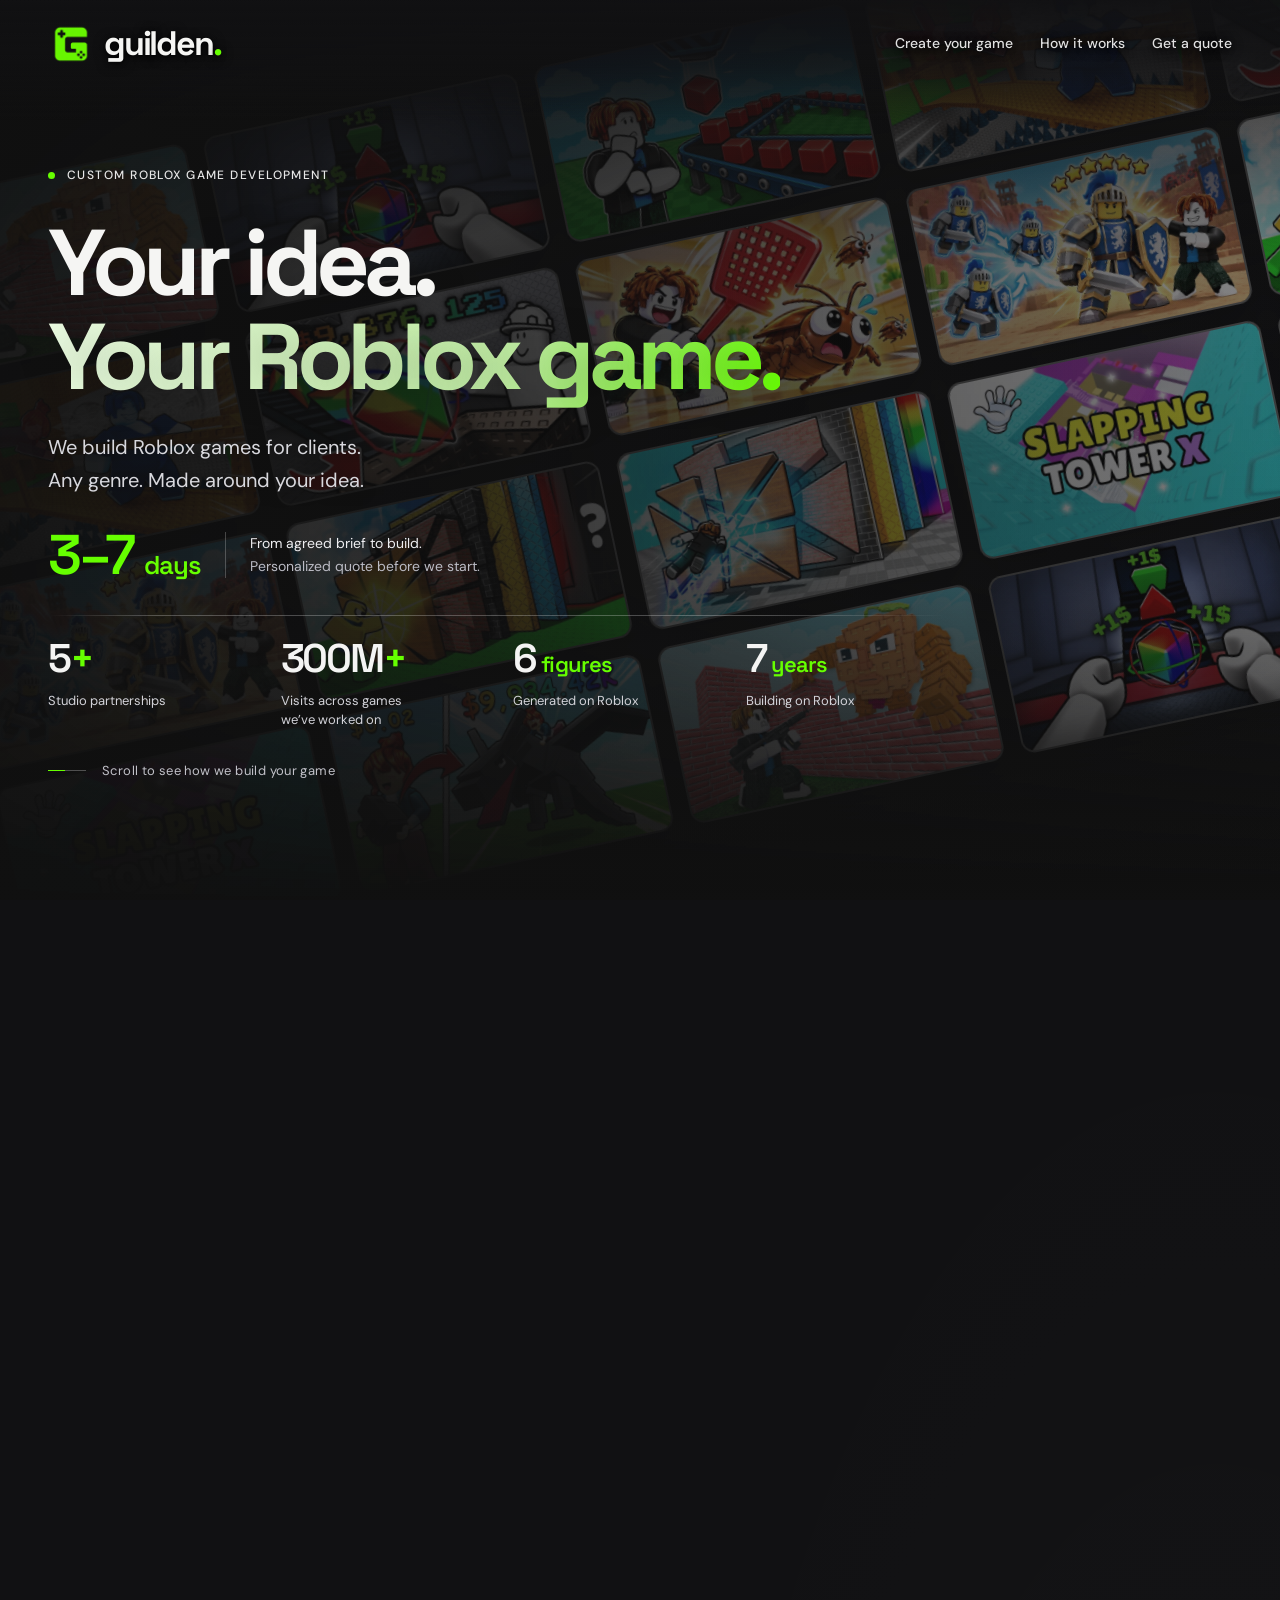
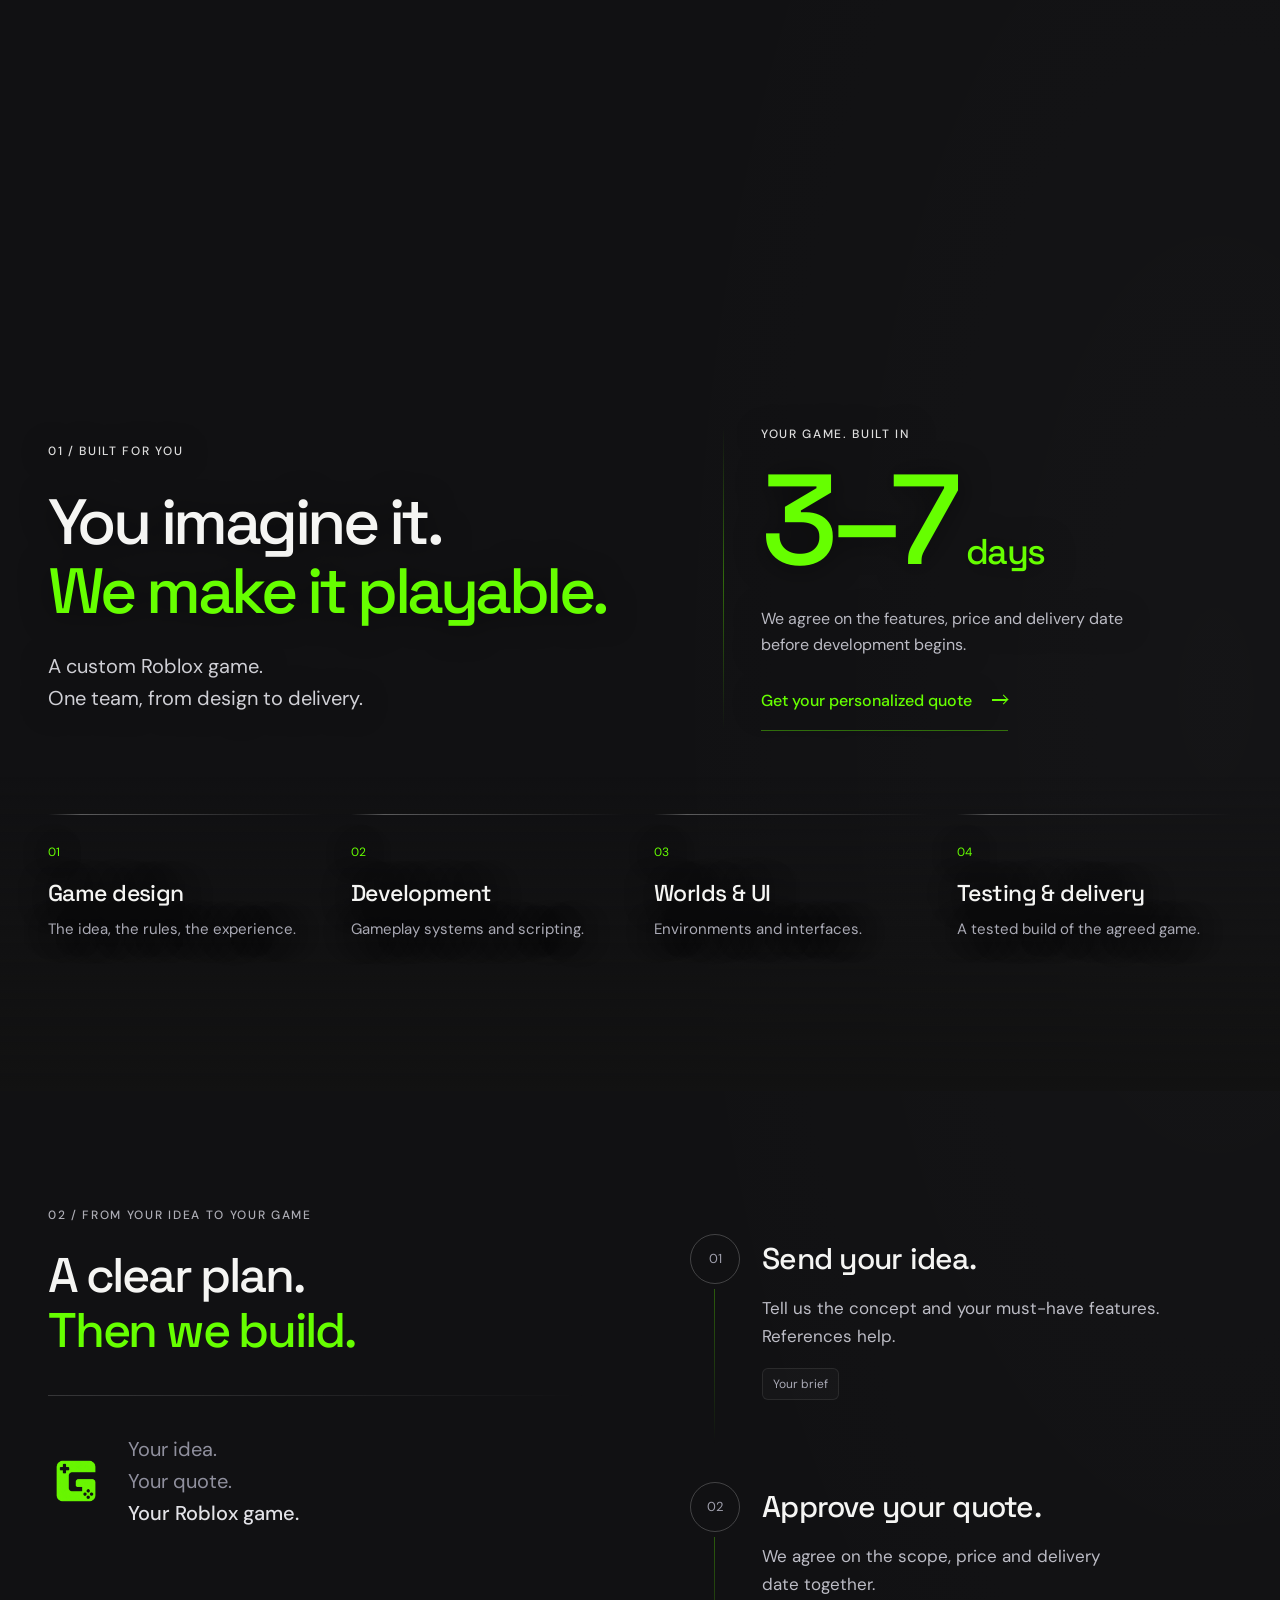
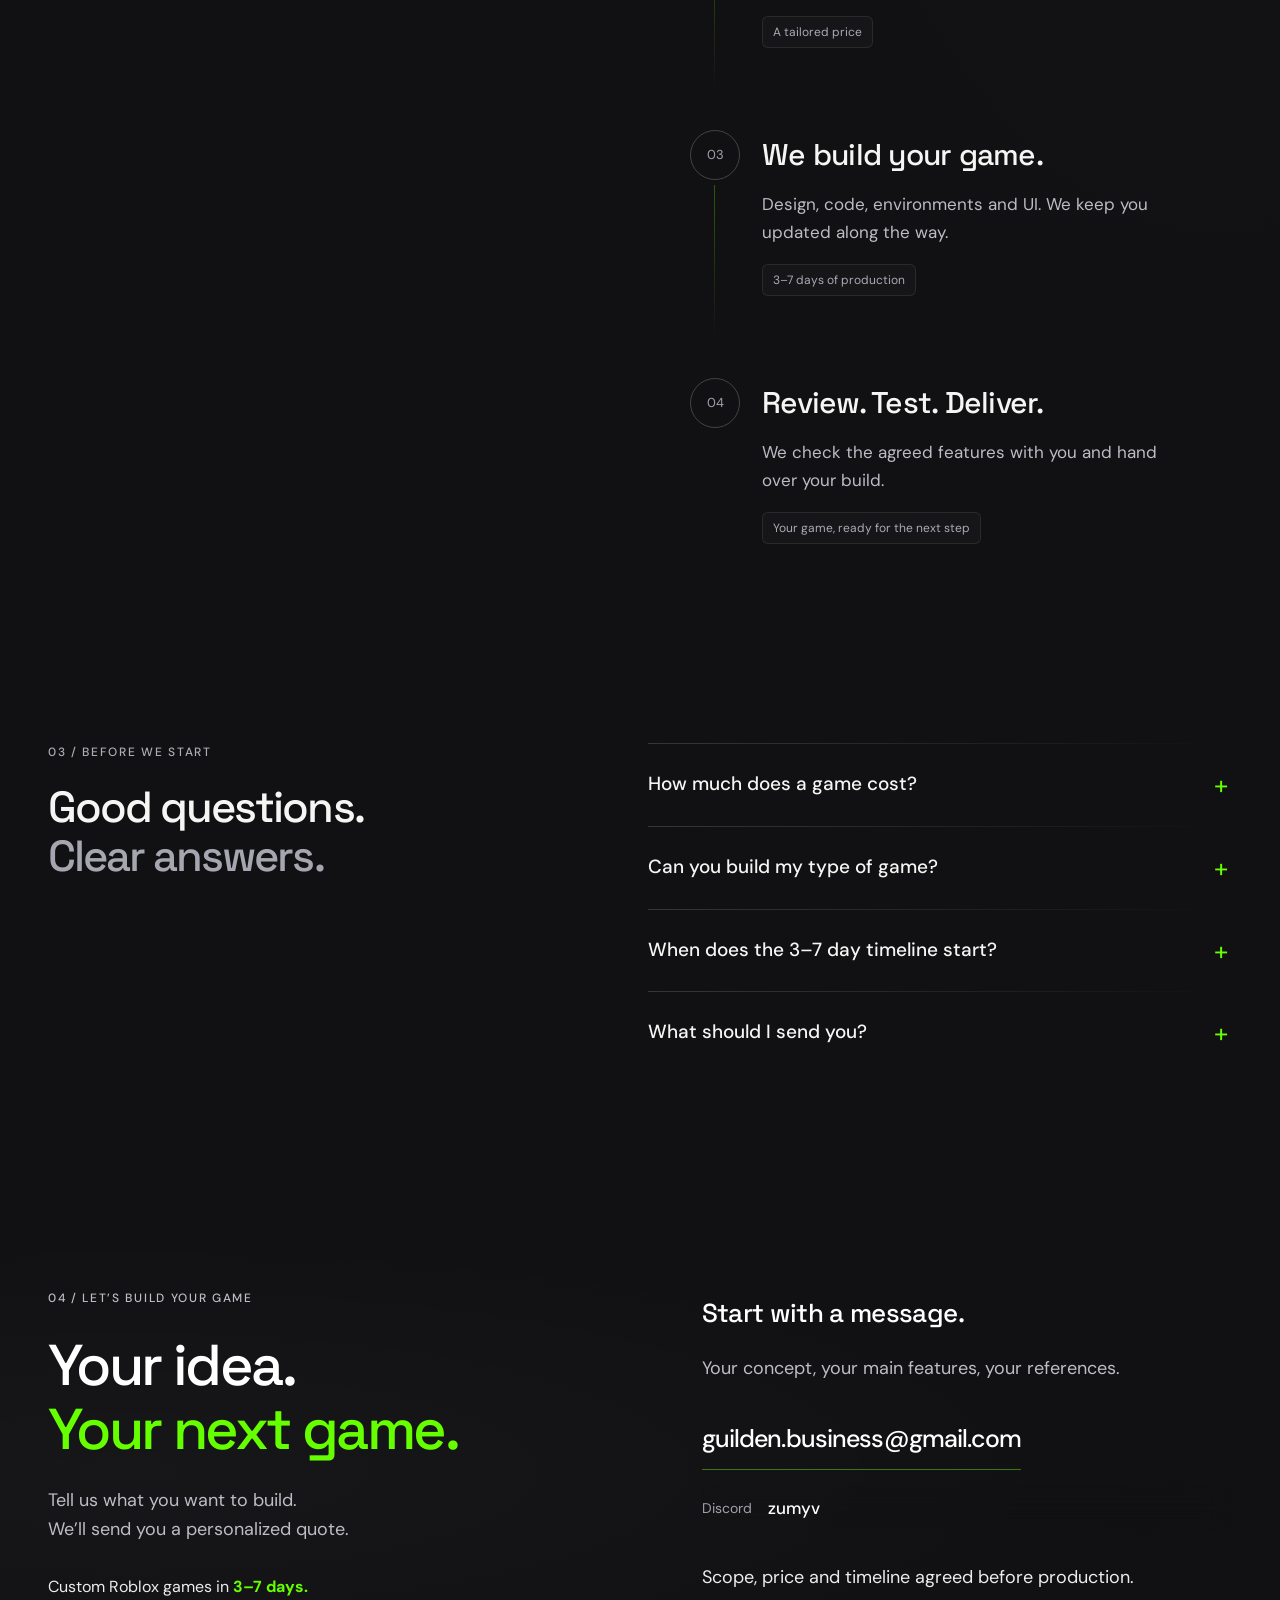
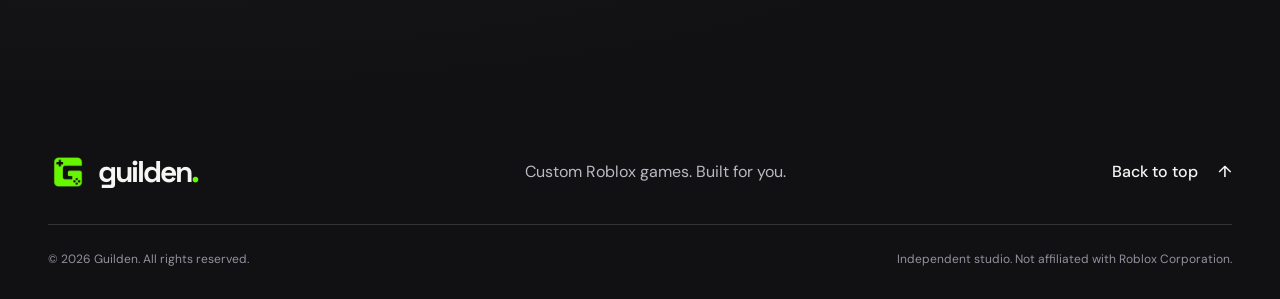
==== commit 9b265561: "Remove game genre cards and their navigation item" ====
--- a/index.html
+++ b/index.html
@@ -34,7 +34,7 @@
 </head>
 <body class="commissions-site">
   <a class="skip-link" href="#content">Skip to content</a>
-  <header class="site-header"><div class="container site-header__inner"><a class="brand" href="#top" aria-label="Guilden, back to top"><img src="assets/guilden-mark-small.png" width="38" height="38" alt=""><span>guilden<span class="brand__period">.</span></span></a><button class="menu-toggle" type="button" aria-expanded="false" aria-controls="main-menu" data-menu-toggle><span data-menu-label>Menu</span><span class="menu-toggle__icon" aria-hidden="true"></span></button><nav class="site-nav" id="main-menu" aria-label="Main navigation" data-menu><a href="#vision">Create your game</a><a href="#game-types">Game types</a><a href="#process">How it works</a><a href="#contact">Get a quote</a></nav></div></header>
+  <header class="site-header"><div class="container site-header__inner"><a class="brand" href="#top" aria-label="Guilden, back to top"><img src="assets/guilden-mark-small.png" width="38" height="38" alt=""><span>guilden<span class="brand__period">.</span></span></a><button class="menu-toggle" type="button" aria-expanded="false" aria-controls="main-menu" data-menu-toggle><span data-menu-label>Menu</span><span class="menu-toggle__icon" aria-hidden="true"></span></button><nav class="site-nav" id="main-menu" aria-label="Main navigation" data-menu><a href="#vision">Create your game</a><a href="#process">How it works</a><a href="#contact">Get a quote</a></nav></div></header>
   <main id="content" tabindex="-1">
     <div class="world-journey" id="top" data-world-journey>
       <section class="hero hero--immersive" aria-labelledby="hero-title">
@@ -49,10 +49,9 @@
         <ol class="build-inclusions" aria-label="What we handle"><li><span>01</span><h3>Game design</h3><p>The idea, the rules, the experience.</p></li><li><span>02</span><h3>Development</h3><p>Gameplay systems and scripting.</p></li><li><span>03</span><h3>Worlds & UI</h3><p>Environments and interfaces.</p></li><li><span>04</span><h3>Testing & delivery</h3><p>A tested build of the agreed game.</p></li></ol>
       </section>
     </div>
-    <section class="section container genre-section" id="game-types" aria-labelledby="genres-title"><div class="section-heading"><div><p class="eyebrow">02 / No single genre</p><h2 id="genres-title">What do you<br><span class="accent">want to build?</span></h2></div><p>We create all types of Roblox games.<br>Your concept sets the direction.</p></div><div class="genre-grid"><article class="genre-item"><span>01</span><h3>Simulator</h3><p>Loops, upgrades & progression</p><div class="genre-mark" aria-hidden="true"></div></article><article class="genre-item"><span>02</span><h3>Tycoon</h3><p>Build, earn & expand</p><div class="genre-mark" aria-hidden="true"></div></article><article class="genre-item"><span>03</span><h3>Obby</h3><p>Courses, checkpoints & challenges</p><div class="genre-mark" aria-hidden="true"></div></article><article class="genre-item"><span>04</span><h3>Horror</h3><p>Atmosphere, tension & discovery</p><div class="genre-mark" aria-hidden="true"></div></article><article class="genre-item"><span>05</span><h3>RPG & combat</h3><p>Quests, battles & abilities</p><div class="genre-mark" aria-hidden="true"></div></article><article class="genre-item"><span>06</span><h3>Your own concept</h3><p>Any genre. Or something new.</p><div class="genre-mark" aria-hidden="true"></div></article></div><p class="genre-footnote">Have a reference, a sketch or just an idea? That’s enough to start a conversation.</p></section>
-    <section class="section container commission-process" id="process" aria-labelledby="process-title"><div class="process-heading"><p class="eyebrow">03 / From your idea to your game</p><h2 id="process-title">A clear plan.<br><span class="accent">Then we build.</span></h2><div class="process-summary"><img src="assets/guilden-mark-small.png" alt="" width="56" height="56"><p>Your idea.<br>Your quote.<br><strong>Your Roblox game.</strong></p></div></div><ol class="commission-steps"><li data-build-step><span>01</span><div><h3>Send your idea.</h3><p>Tell us the concept and your must-have features. References help.</p><small>Your brief</small></div></li><li data-build-step><span>02</span><div><h3>Approve your quote.</h3><p>We agree on the scope, price and delivery date together.</p><small>A tailored price</small></div></li><li data-build-step><span>03</span><div><h3>We build your game.</h3><p>Design, code, environments and UI. We keep you updated along the way.</p><small>3–7 days of production</small></div></li><li data-build-step><span>04</span><div><h3>Review. Test. Deliver.</h3><p>We check the agreed features with you and hand over your build.</p><small>Your game, ready for the next step</small></div></li></ol></section>
-    <section class="section container commission-faq" id="questions" aria-labelledby="questions-title"><div><p class="eyebrow">04 / Before we start</p><h2 id="questions-title">Good questions.<br><span>Clear answers.</span></h2></div><div class="faq-list"><details><summary>How much does a game cost?</summary><p>Every game gets a personalized quote based on its features, complexity and scope. Send us your idea and we’ll agree on a price before work begins.</p></details><details><summary>Can you build my type of game?</summary><p>Yes. We create all types of Roblox games, from simulators and tycoons to obbies, horror, RPGs and original concepts. Tell us what you have in mind.</p></details><details><summary>When does the 3–7 day timeline start?</summary><p>Production starts once the brief and quote are approved. We confirm the delivery date for your project before starting; larger scopes may need a longer timeline.</p></details><details><summary>What should I send you?</summary><p>Your game idea, the main features and any references. If you already have a budget or a deadline, include those too. A full design document isn’t required.</p></details></div></section>
-    <section class="contact-section" id="contact" aria-labelledby="contact-title"><div class="container contact-layout"><div><p class="eyebrow">05 / Let’s build your game</p><h2 id="contact-title">Your idea.<br><span>Your next game.</span></h2><p>Tell us what you want to build.<br>We’ll send you a personalized quote.</p><p class="contact-timeline">Custom Roblox games in <strong>3–7 days.</strong></p></div><div class="contact-card"><h3>Start with a message.</h3><p class="contact-instructions">Your concept, your main features, your references.</p><p data-contact-status><a href="mailto:guilden.business@gmail.com">guilden.business@gmail.com</a><br>Discord: zumyv</p><ul class="contact-links" data-contact-links hidden></ul><p class="contact-small">Scope, price and timeline agreed before production.</p></div></div></section>
+    <section class="section container commission-process" id="process" aria-labelledby="process-title"><div class="process-heading"><p class="eyebrow">02 / From your idea to your game</p><h2 id="process-title">A clear plan.<br><span class="accent">Then we build.</span></h2><div class="process-summary"><img src="assets/guilden-mark-small.png" alt="" width="56" height="56"><p>Your idea.<br>Your quote.<br><strong>Your Roblox game.</strong></p></div></div><ol class="commission-steps"><li data-build-step><span>01</span><div><h3>Send your idea.</h3><p>Tell us the concept and your must-have features. References help.</p><small>Your brief</small></div></li><li data-build-step><span>02</span><div><h3>Approve your quote.</h3><p>We agree on the scope, price and delivery date together.</p><small>A tailored price</small></div></li><li data-build-step><span>03</span><div><h3>We build your game.</h3><p>Design, code, environments and UI. We keep you updated along the way.</p><small>3–7 days of production</small></div></li><li data-build-step><span>04</span><div><h3>Review. Test. Deliver.</h3><p>We check the agreed features with you and hand over your build.</p><small>Your game, ready for the next step</small></div></li></ol></section>
+    <section class="section container commission-faq" id="questions" aria-labelledby="questions-title"><div><p class="eyebrow">03 / Before we start</p><h2 id="questions-title">Good questions.<br><span>Clear answers.</span></h2></div><div class="faq-list"><details><summary>How much does a game cost?</summary><p>Every game gets a personalized quote based on its features, complexity and scope. Send us your idea and we’ll agree on a price before work begins.</p></details><details><summary>Can you build my type of game?</summary><p>Yes. We create all types of Roblox games, from simulators and tycoons to obbies, horror, RPGs and original concepts. Tell us what you have in mind.</p></details><details><summary>When does the 3–7 day timeline start?</summary><p>Production starts once the brief and quote are approved. We confirm the delivery date for your project before starting; larger scopes may need a longer timeline.</p></details><details><summary>What should I send you?</summary><p>Your game idea, the main features and any references. If you already have a budget or a deadline, include those too. A full design document isn’t required.</p></details></div></section>
+    <section class="contact-section" id="contact" aria-labelledby="contact-title"><div class="container contact-layout"><div><p class="eyebrow">04 / Let’s build your game</p><h2 id="contact-title">Your idea.<br><span>Your next game.</span></h2><p>Tell us what you want to build.<br>We’ll send you a personalized quote.</p><p class="contact-timeline">Custom Roblox games in <strong>3–7 days.</strong></p></div><div class="contact-card"><h3>Start with a message.</h3><p class="contact-instructions">Your concept, your main features, your references.</p><p data-contact-status><a href="mailto:guilden.business@gmail.com">guilden.business@gmail.com</a><br>Discord: zumyv</p><ul class="contact-links" data-contact-links hidden></ul><p class="contact-small">Scope, price and timeline agreed before production.</p></div></div></section>
   </main>
   <footer class="site-footer container"><div class="footer-top"><a class="brand" href="#top" aria-label="Guilden, back to top"><img src="assets/guilden-mark-small.png" width="38" height="38" alt=""><span>guilden<span class="brand__period">.</span></span></a><p>Custom Roblox games. Built for you.</p><a class="text-link" href="#top">Back to top <span aria-hidden="true">↑</span></a></div><div class="footer-bottom"><p>© <span data-year>2026</span> Guilden. All rights reserved.</p><p>Independent studio. Not affiliated with Roblox Corporation.</p></div></footer>
   <script src="js/site.config.js"></script><script src="js/app.js" defer></script><script src="js/motion.js" defer></script><script src="js/story.js" defer></script>
